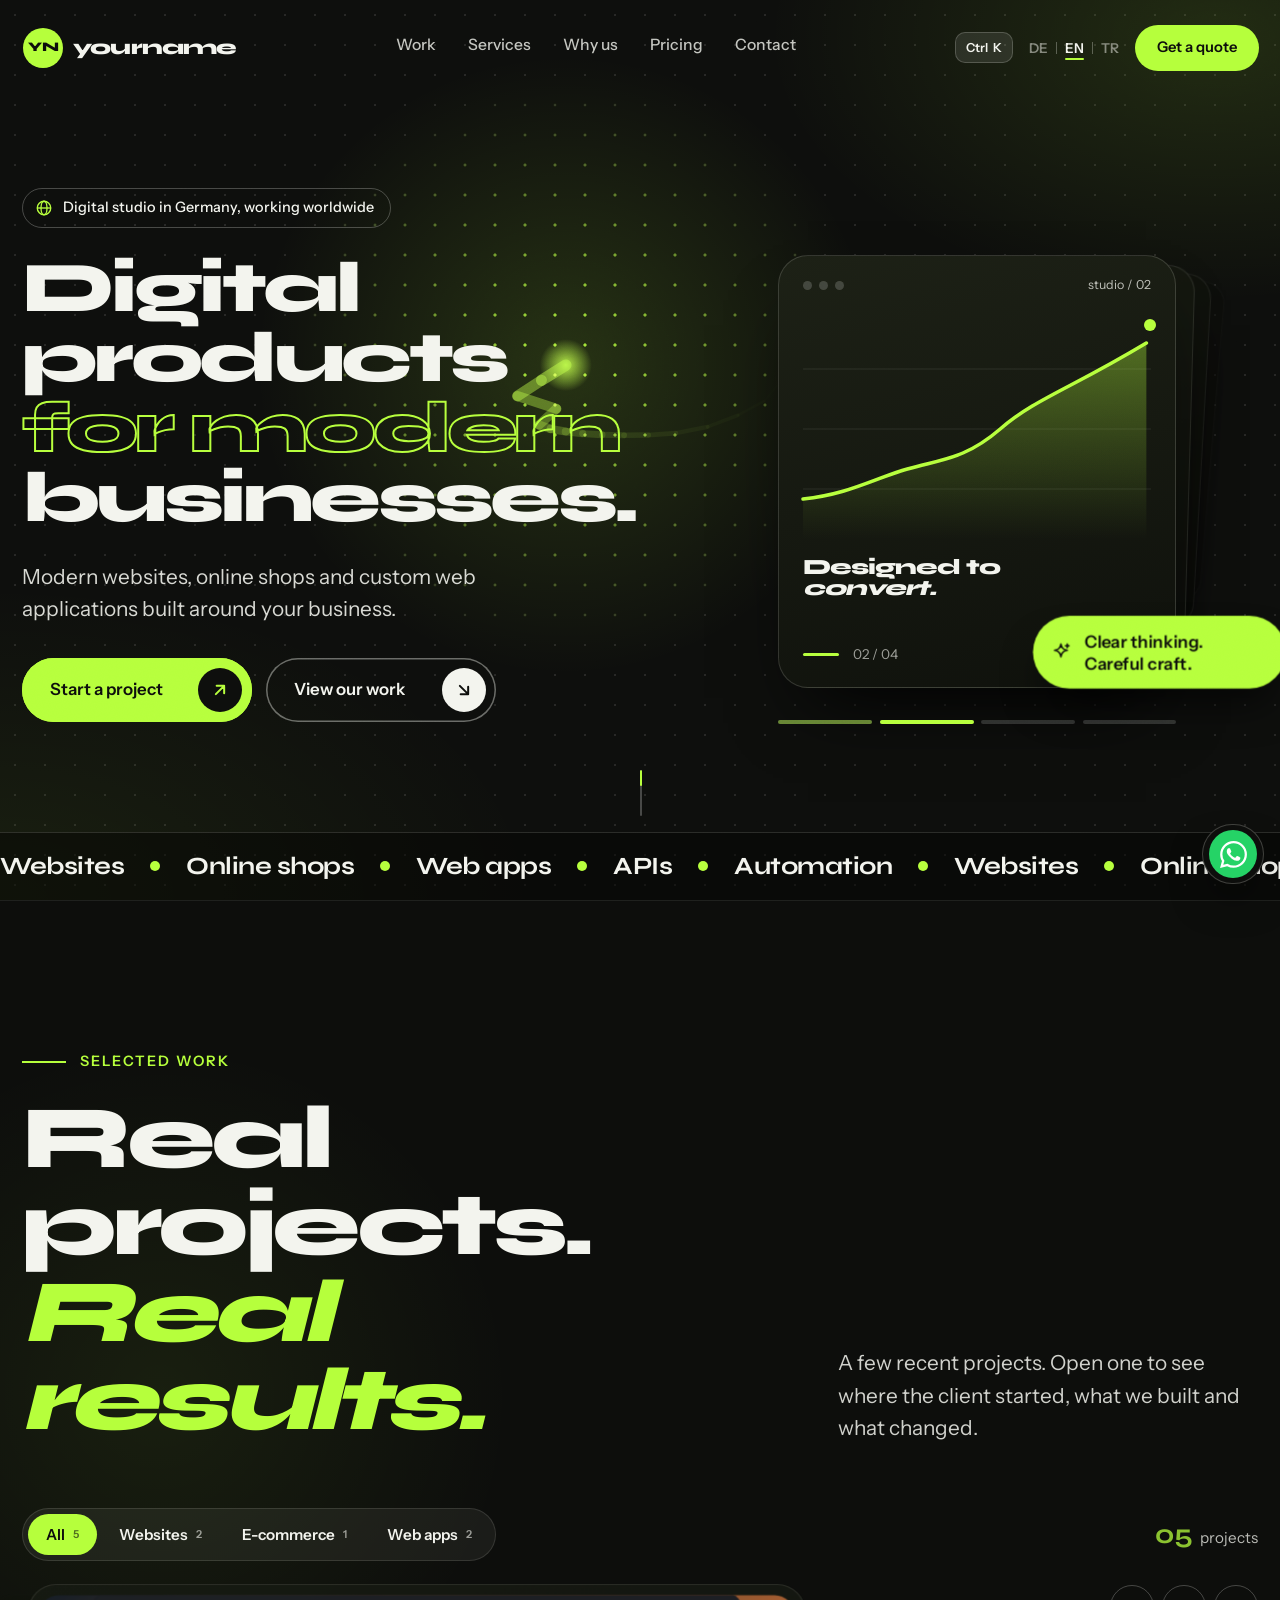
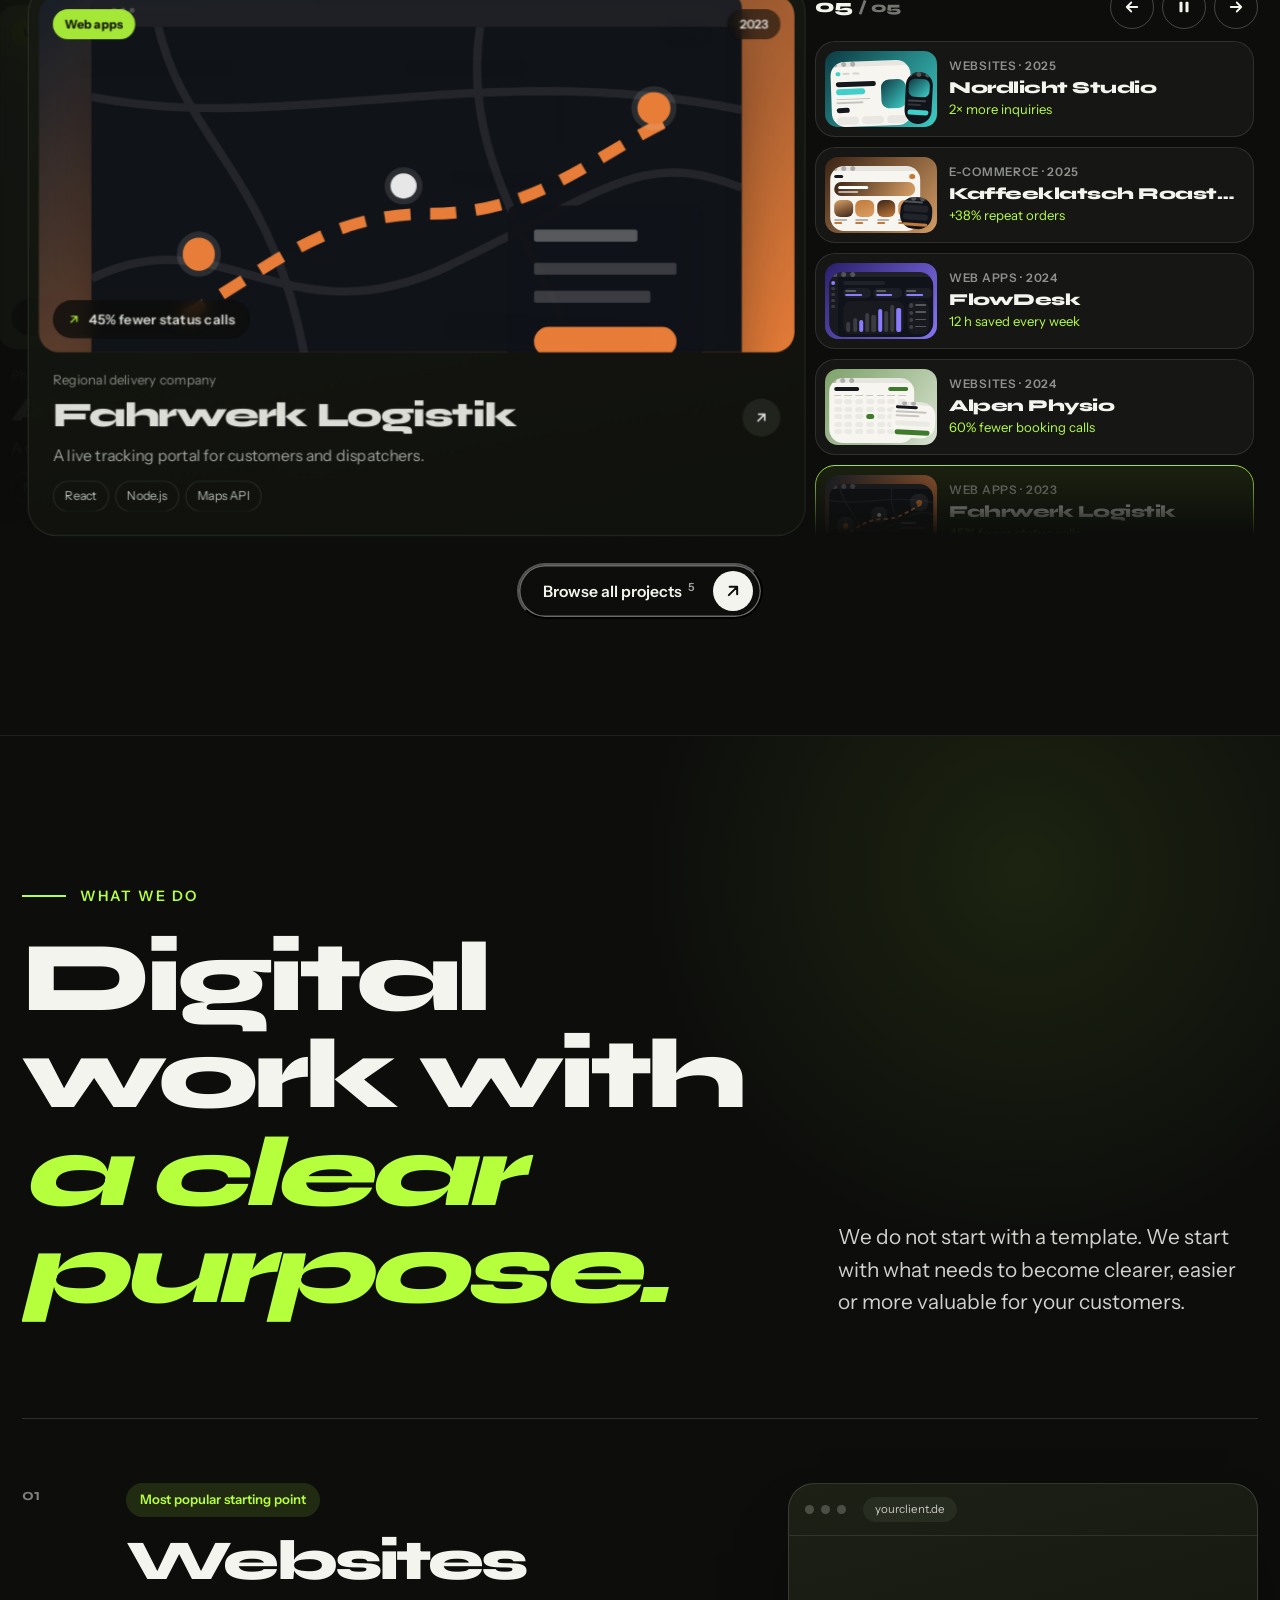
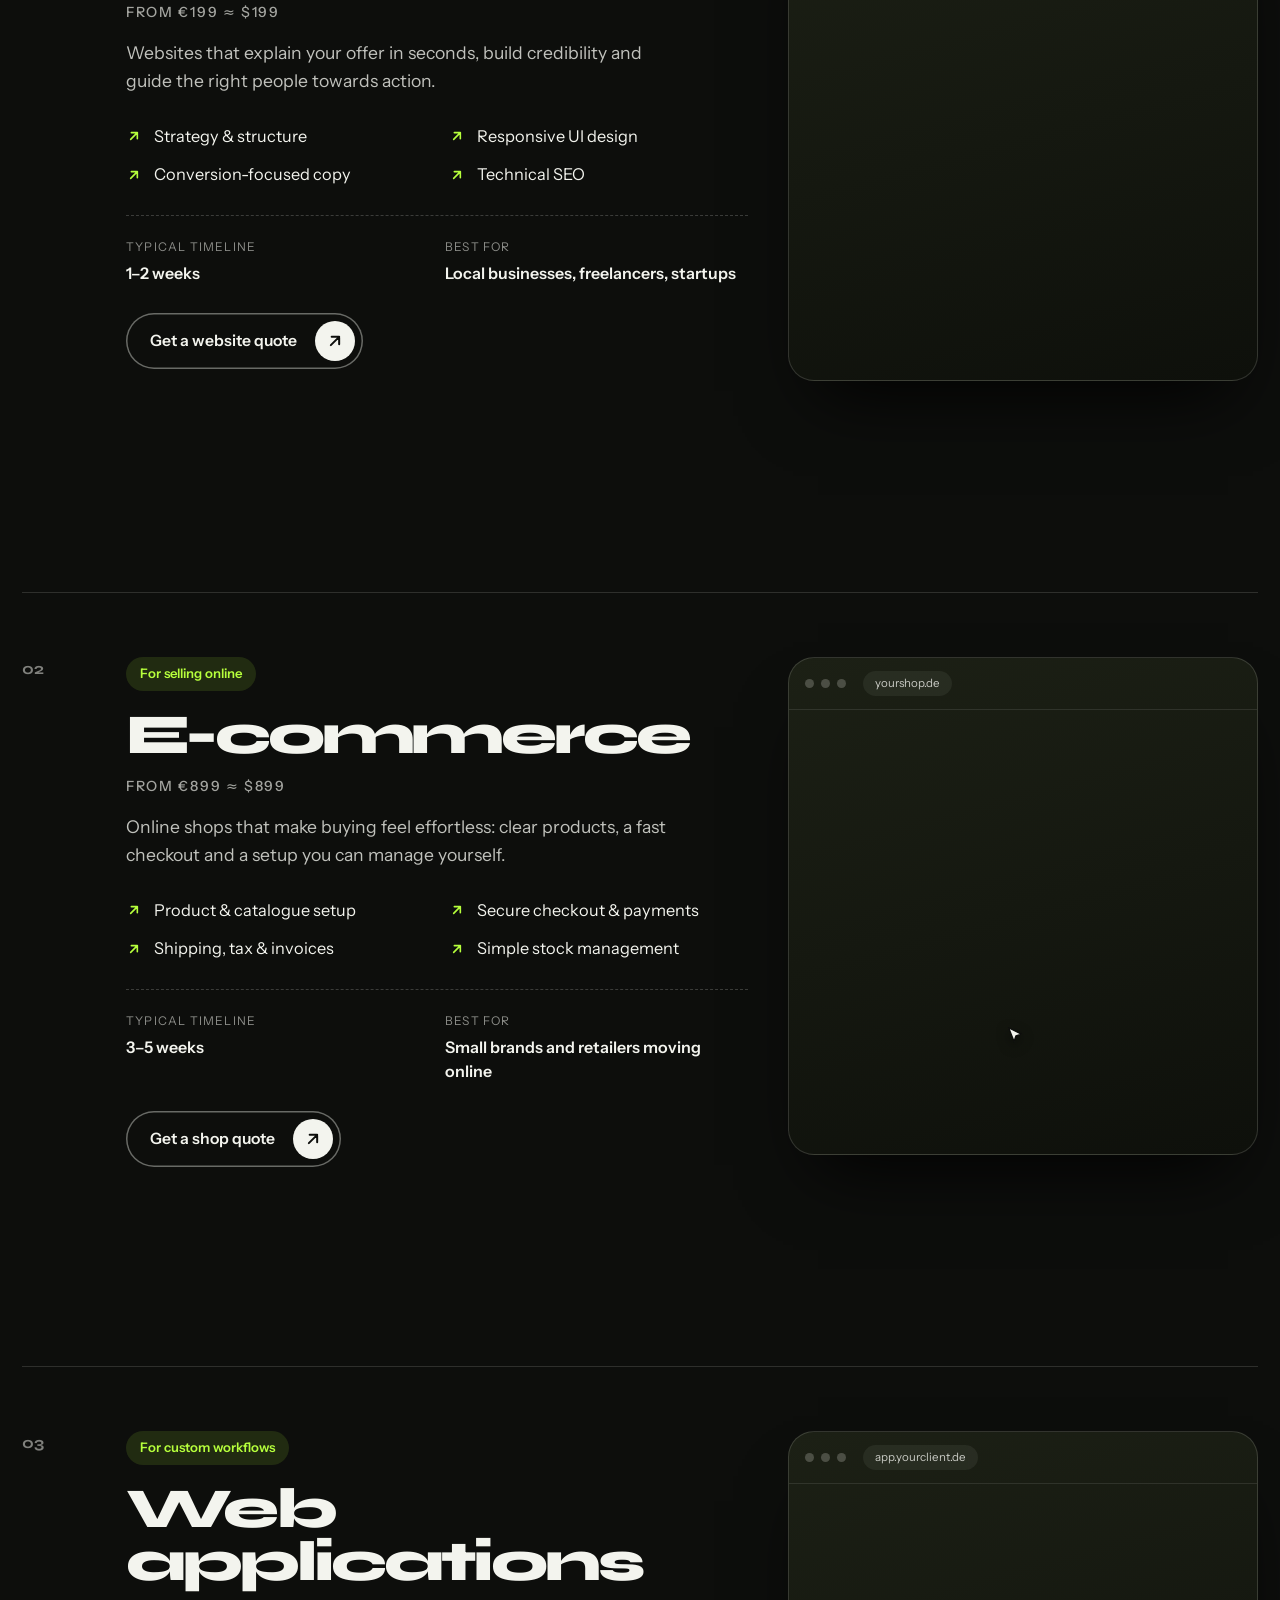
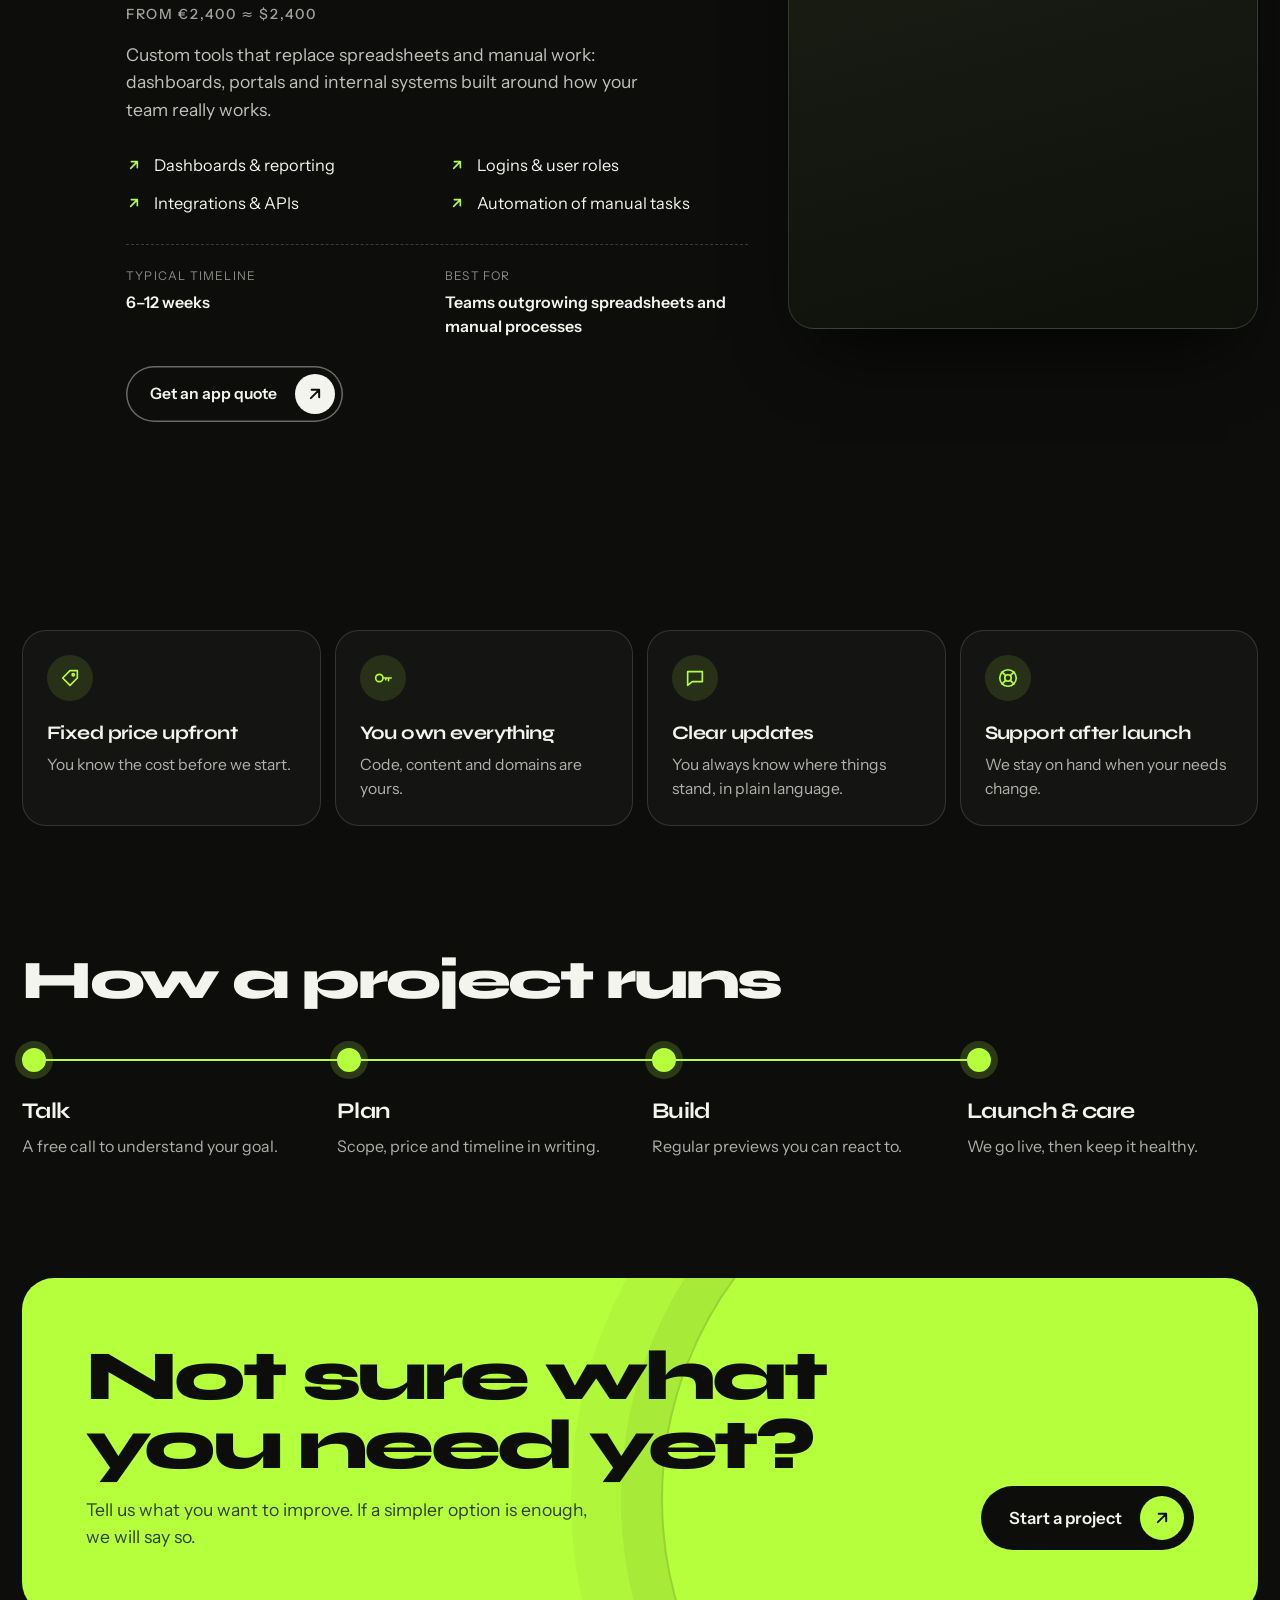
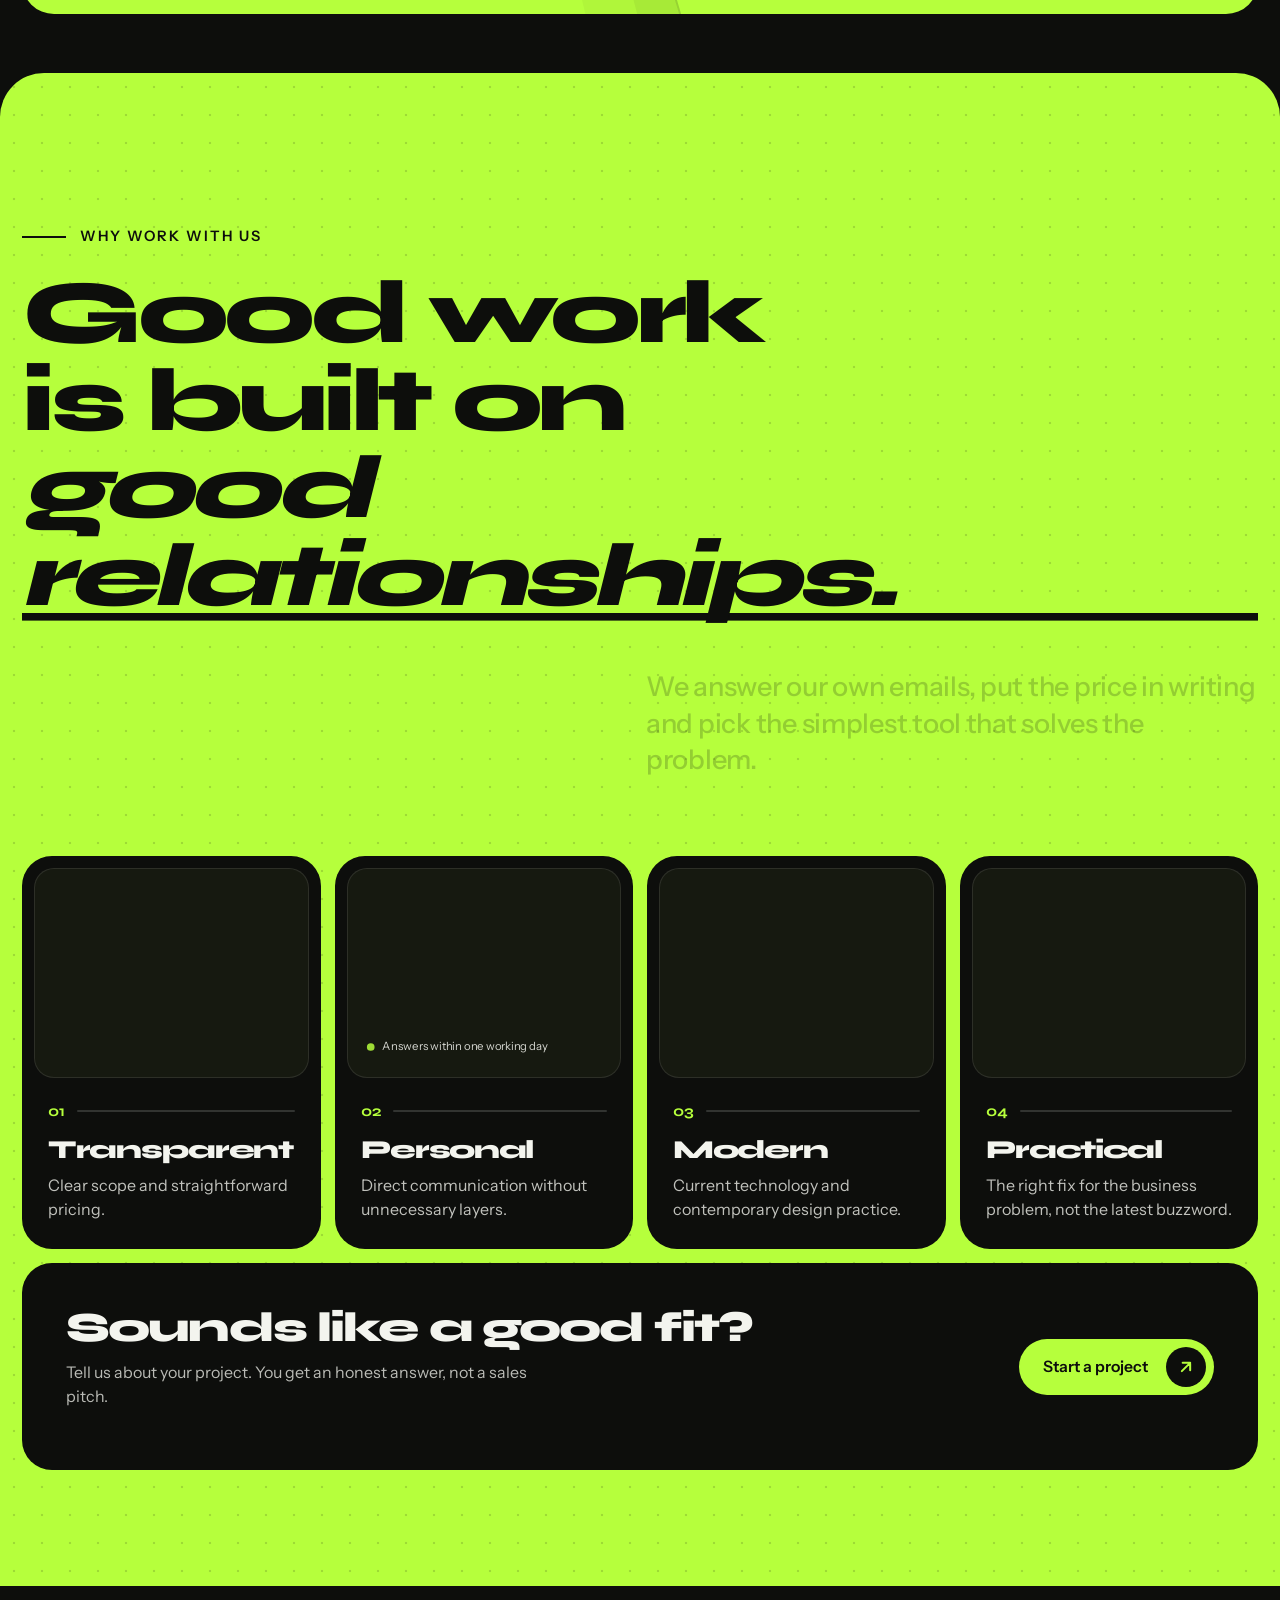
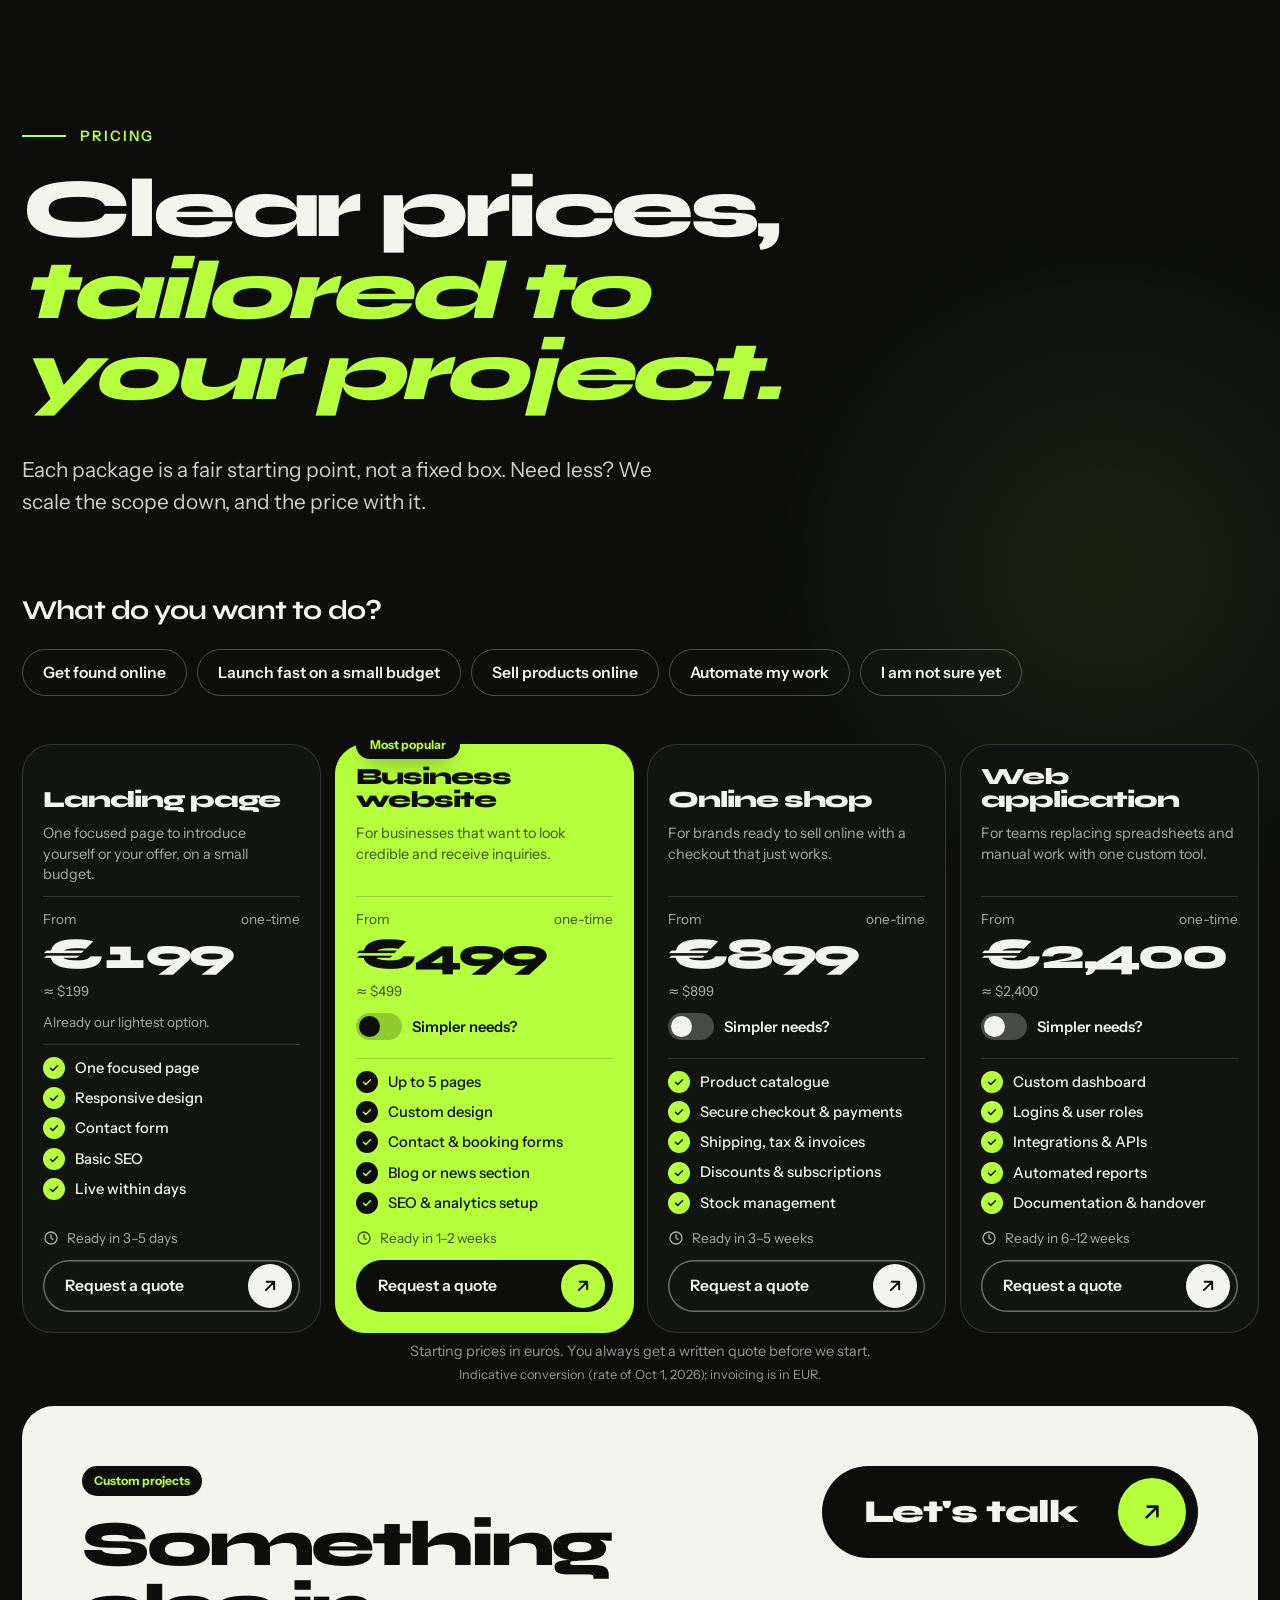
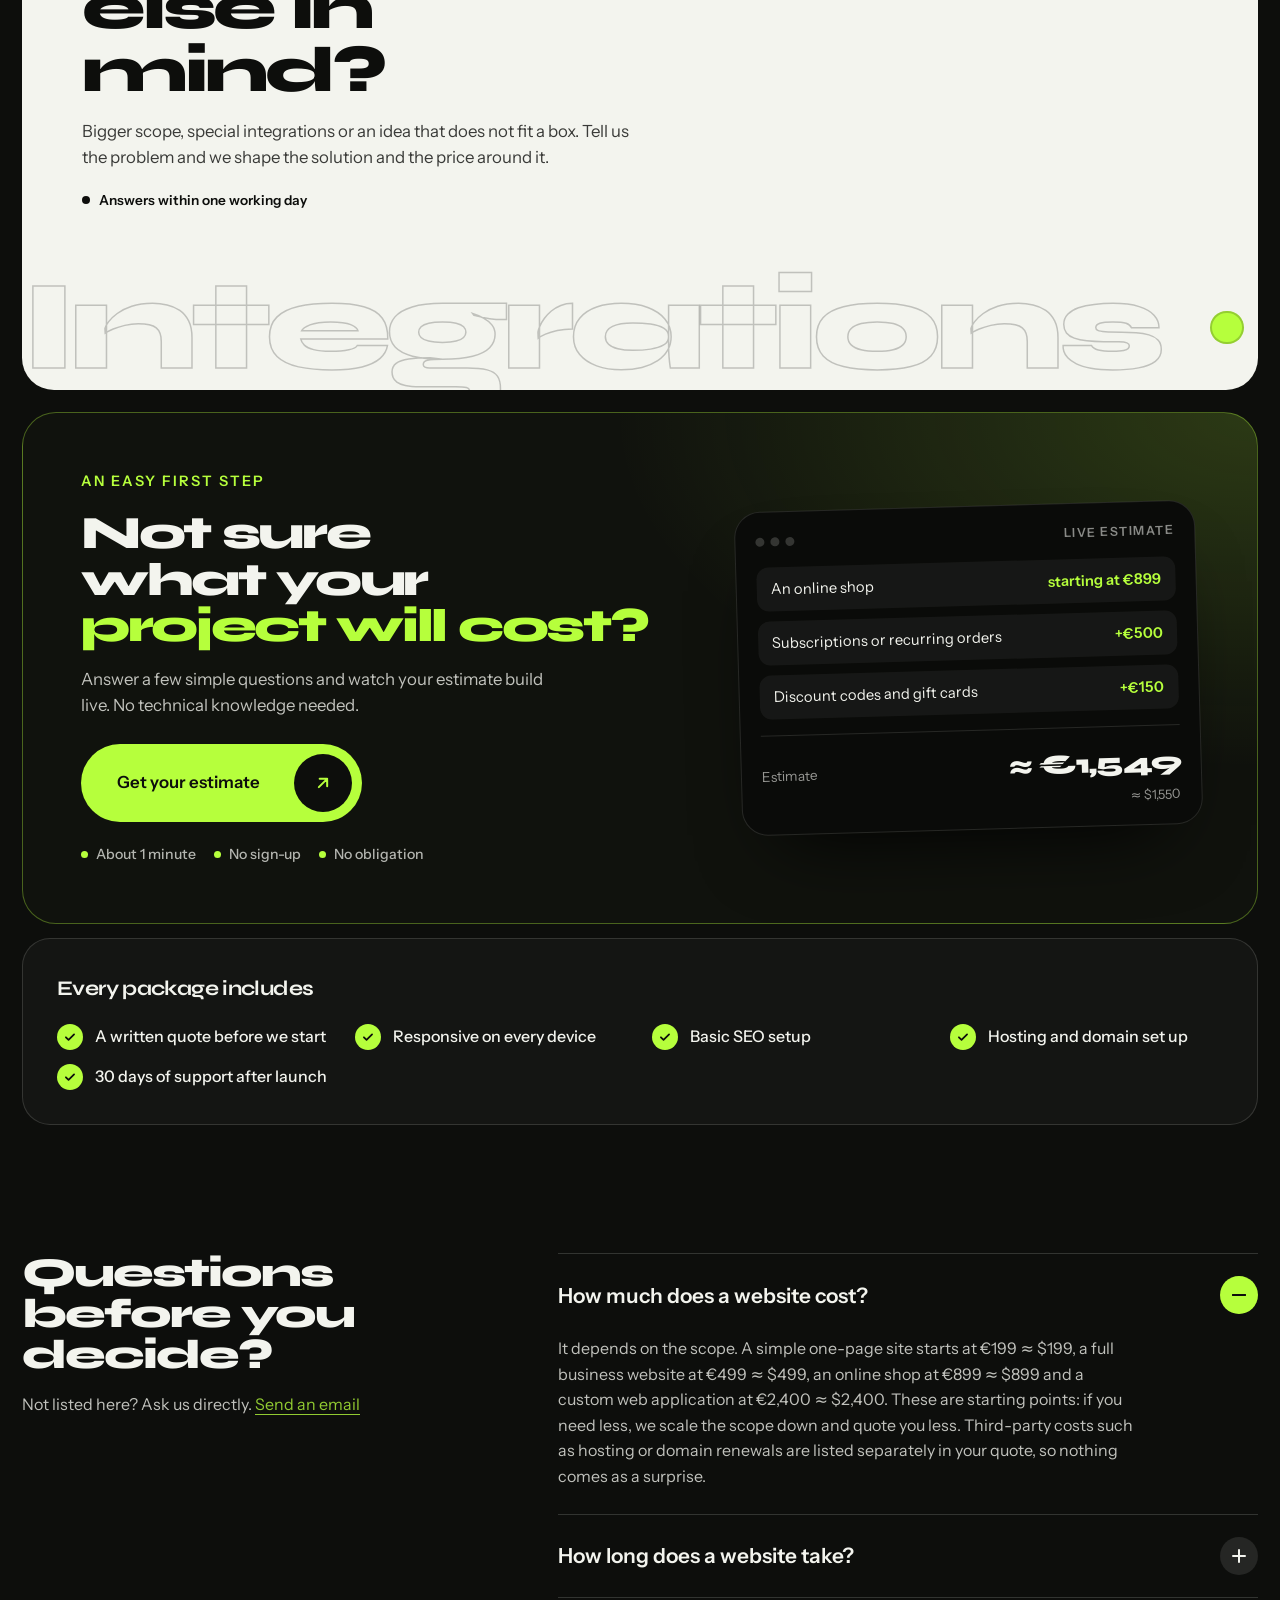
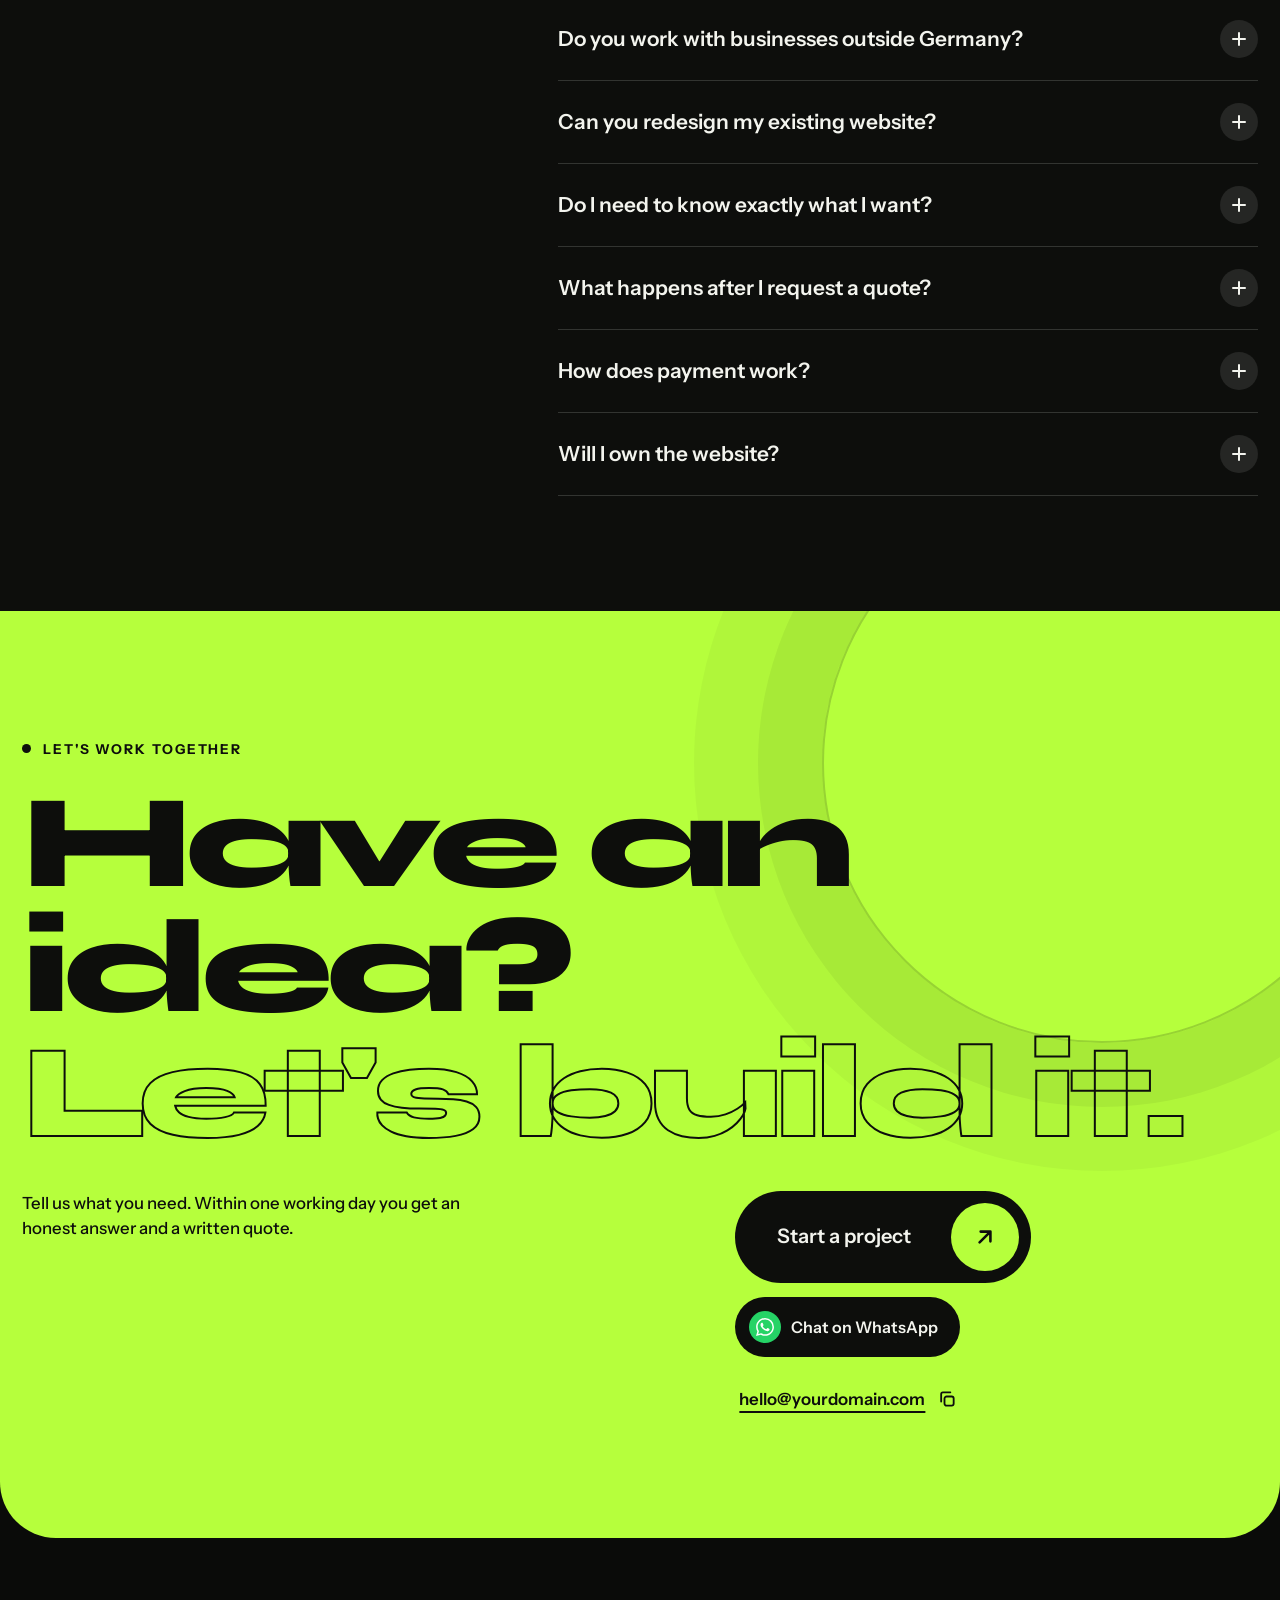
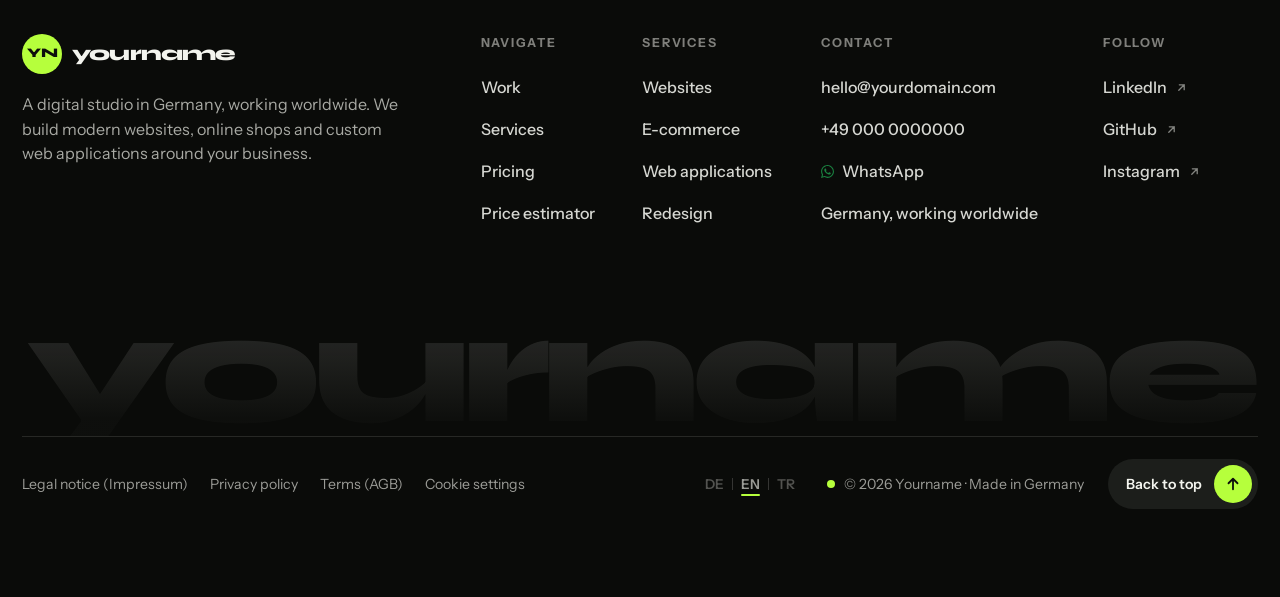
==== index.html @ c86363c1 "Baseline: site as it was before the SEO/i18n rework Co-Authored-By: Claude Opus 5.5 <noreply@anthrop" ====
<!doctype html>
<html lang="en">
  <head>
    <meta charset="UTF-8" />
    <meta
      name="viewport"
      content="width=device-width, initial-scale=1, viewport-fit=cover"
    />
    <meta name="theme-color" content="#0D0E0C" />
    <title>yourname – Digital studio for web &amp; apps</title>
    <meta
      name="description"
      content="Modern websites, online shops and custom web applications from a digital studio in Germany, working worldwide."
    />
    <script>
      /* Language pick, run before the first paint. Order: 1) a language the
         visitor chose by hand (saved), 2) the browser languages, matched by
         prefix (de-AT -> de, tr-TR -> tr), 3) English. No IP lookup, no
         third-party calls. js/app.js reads window.I18N. */
      (function () {
        var I = (window.I18N = {
          langs: ["de", "en", "tr"],
          key: "langPick",
          pick: function () {
            var s = null;
            try {
              s = localStorage.getItem(I.key);
            } catch (e) {}
            if (I.langs.indexOf(s) > -1) return s;
            var n = navigator.languages || [navigator.language || ""];
            for (var i = 0; i < n.length; i++) {
              var p = String(n[i] || "")
                .toLowerCase()
                .split("-")[0];
              if (I.langs.indexOf(p) > -1) return p;
            }
            return "en";
          },
        });
        var d = document.documentElement;
        I.lang = I.pick();
        d.lang = I.lang;
        /* the static HTML is English: hide translatable text until js/app.js
           has swapped it, so other languages never flash English */
        if (I.lang !== "en") {
          d.classList.add("i18n-wait");
          setTimeout(function () {
            d.classList.remove("i18n-wait");
          }, 3000);
        }
      })();
    </script>
    <link rel="preconnect" href="https://fonts.googleapis.com" />
    <link rel="preconnect" href="https://fonts.gstatic.com" crossorigin />
    <link
      href="https://fonts.googleapis.com/css2?family=Instrument+Sans:wght@400;500;600&family=Syne:wght@700;800&display=swap"
      rel="stylesheet"
    />
    <link rel="stylesheet" href="css/style.css" />
  </head>
  <body>
    <div class="pre" id="pre" aria-hidden="true">
      <div class="pre-num" id="preNum">0</div>
      <div class="pre-bar"><i></i></div>
      <div class="pre-row">
        <span>yourname</span><span>Digital studio</span>
      </div>
    </div>
    <script>
      try {
        if (sessionStorage.getItem("pre")) {
          document.getElementById("pre").remove();
        } else {
          document.documentElement.classList.add("pre-on");
        }
      } catch (e) {}
    </script>

    <header class="nav-wrap" id="navWrap">
      <nav class="nav" aria-label="Main" data-i18n-al="al_main">
        <div class="brand">
          <a href="#top" class="logo" aria-label="Home" data-i18n-al="al_home">
            <span class="logo-mark">YN</span
            ><span class="logo-text">yourname</span>
          </a>
        </div>

        <ul class="links" id="links">
          <li>
            <a href="#work"
              ><span class="roll" data-t="Work"
                ><span data-i18n="work">Work</span></span
              ></a
            >
          </li>
          <li>
            <a href="#services"
              ><span class="roll" data-t="Services"
                ><span data-i18n="services">Services</span></span
              ></a
            >
          </li>
          <li>
            <a href="#why"
              ><span class="roll" data-t="Why us"
                ><span data-i18n="why">Why us</span></span
              ></a
            >
          </li>
          <li>
            <a href="#pricing"
              ><span class="roll" data-t="Pricing"
                ><span data-i18n="pricing">Pricing</span></span
              ></a
            >
          </li>
          <li>
            <a href="#contact"
              ><span class="roll" data-t="Contact"
                ><span data-i18n="contact">Contact</span></span
              ></a
            >
          </li>
        </ul>

        <div class="right">
          <button
            class="kbd"
            id="kbd"
            type="button"
            aria-label="Open command menu"
            data-i18n-al="al_kbd"
          >
            <span id="kbdKey">Ctrl</span>K
          </button>
          <!-- Language switch (DE / EN / TR). Hidden only while LANG_LOCK is set in js/app.js. -->
          <div
            class="lang"
            role="group"
            aria-label="Language"
            data-i18n-al="lang_g"
          >
            <button
              type="button"
              data-set="de"
              lang="de"
              aria-label="Deutsch"
              aria-pressed="false"
            >
              DE</button
            ><i></i
            ><button
              type="button"
              data-set="en"
              lang="en"
              aria-label="English"
              aria-pressed="true"
            >
              EN</button
            ><i></i
            ><button
              type="button"
              data-set="tr"
              lang="tr"
              aria-label="Türkçe"
              aria-pressed="false"
            >
              TR
            </button>
          </div>
          <a class="cta cta-bar" href="#pricing" data-magnet>
            <span class="fill"></span
            ><span class="roll" data-t="Get a quote"
              ><span data-i18n="cta" data-i18n-m="cta_m"
                >Get a quote</span
              ></span
            >
          </a>
          <!-- Phones: language + menu share one capsule (utilities), the CTA stands alone -->
          <div class="ctl">
            <!-- current language, opens a small picker -->
            <div class="lang-m">
              <button
                class="lang-mb"
                id="langMB"
                type="button"
                aria-expanded="false"
                aria-controls="langPop"
                aria-label="Language: English"
              >
                <span id="langMT">EN</span>
              </button>
              <div
                class="lang-pop"
                id="langPop"
                role="group"
                aria-label="Language"
                data-i18n-al="lang_g"
                hidden
              >
                <button
                  type="button"
                  data-set="de"
                  lang="de"
                  aria-pressed="false"
                >
                  Deutsch</button
                ><button
                  type="button"
                  data-set="en"
                  lang="en"
                  aria-pressed="true"
                >
                  English</button
                ><button
                  type="button"
                  data-set="tr"
                  lang="tr"
                  aria-pressed="false"
                >
                  Türkçe
                </button>
              </div>
            </div>
            <button
              class="burger"
              id="burger"
              aria-label="Menu"
              data-i18n-al="al_menu"
              aria-expanded="false"
              aria-controls="menu"
            >
              <span></span><span></span>
            </button>
          </div>
        </div>
      </nav>

      <div class="menu" id="menu" inert>
        <nav aria-label="Mobile" data-i18n-al="al_mobile">
          <ul>
            <li>
              <a href="#work"
                ><span class="mask"
                  ><span style="--i: 0" data-i18n="work">Work</span></span
                ></a
              >
            </li>
            <li>
              <a href="#services"
                ><span class="mask"
                  ><span style="--i: 1" data-i18n="services"
                    >Services</span
                  ></span
                ></a
              >
            </li>
            <li>
              <a href="#why"
                ><span class="mask"
                  ><span style="--i: 2" data-i18n="why">Why us</span></span
                ></a
              >
            </li>
            <li>
              <a href="#pricing"
                ><span class="mask"
                  ><span style="--i: 3" data-i18n="pricing">Pricing</span></span
                ></a
              >
            </li>
            <li>
              <a href="#contact"
                ><span class="mask"
                  ><span style="--i: 4" data-i18n="contact">Contact</span></span
                ></a
              >
            </li>
          </ul>
        </nav>
        <div class="menu-foot">
          <a class="cta" href="#pricing"
            ><span class="fill"></span
            ><span class="roll" data-t="Get a quote"
              ><span data-i18n="cta">Get a quote</span></span
            ></a
          >
          <a
            class="menu-wa"
            id="menuWa"
            href="https://wa.me/"
            target="_blank"
            rel="noopener noreferrer"
            ><svg viewBox="0 0 24 24" fill="currentColor" aria-hidden="true">
              <path
                d="M17.472 14.382c-.297-.149-1.758-.867-2.03-.967-.273-.099-.471-.148-.67.15-.197.297-.767.966-.94 1.164-.173.199-.347.223-.644.075-.297-.15-1.255-.463-2.39-1.475-.883-.788-1.48-1.761-1.653-2.059-.173-.297-.018-.458.13-.606.134-.133.298-.347.446-.52.149-.174.198-.298.298-.497.099-.198.05-.371-.025-.52-.075-.149-.669-1.612-.916-2.207-.242-.579-.487-.5-.669-.51-.173-.008-.371-.01-.57-.01-.198 0-.52.074-.792.372-.272.297-1.04 1.016-1.04 2.479 0 1.462 1.065 2.875 1.213 3.074.149.198 2.096 3.2 5.077 4.487.709.306 1.262.489 1.694.625.712.227 1.36.195 1.871.118.571-.085 1.758-.719 2.006-1.413.248-.694.248-1.289.173-1.413-.074-.124-.272-.198-.57-.347m-5.421 7.403h-.004a9.87 9.87 0 01-5.031-1.378l-.361-.214-3.741.982.998-3.648-.235-.374a9.86 9.86 0 01-1.51-5.26c.001-5.45 4.436-9.884 9.888-9.884 2.64 0 5.122 1.03 6.988 2.898a9.825 9.825 0 012.893 6.994c-.003 5.45-4.437 9.884-9.885 9.884m8.413-18.297A11.815 11.815 0 0012.05 0C5.495 0 .16 5.335.157 11.892c0 2.096.547 4.142 1.588 5.945L.057 24l6.305-1.654a11.882 11.882 0 005.683 1.448h.005c6.554 0 11.89-5.335 11.893-11.893a11.821 11.821 0 00-3.48-8.413z"
              /></svg
            ><span id="menuWaT"></span
          ></a>
          <!-- Language switch (DE / EN / TR). Hidden only while LANG_LOCK is set in js/app.js. -->
          <div
            class="lang"
            role="group"
            aria-label="Language"
            data-i18n-al="lang_g"
          >
            <button
              type="button"
              data-set="de"
              lang="de"
              aria-label="Deutsch"
              aria-pressed="false"
            >
              DE</button
            ><i></i
            ><button
              type="button"
              data-set="en"
              lang="en"
              aria-label="English"
              aria-pressed="true"
            >
              EN</button
            ><i></i
            ><button
              type="button"
              data-set="tr"
              lang="tr"
              aria-label="Türkçe"
              aria-pressed="false"
            >
              TR
            </button>
          </div>
        </div>
      </div>
    </header>

    <a
      class="wa"
      id="wa"
      href="https://wa.me/"
      target="_blank"
      rel="noopener noreferrer"
      ><span class="wa-ic"
        ><svg viewBox="0 0 24 24" fill="currentColor" aria-hidden="true">
          <path
            d="M17.472 14.382c-.297-.149-1.758-.867-2.03-.967-.273-.099-.471-.148-.67.15-.197.297-.767.966-.94 1.164-.173.199-.347.223-.644.075-.297-.15-1.255-.463-2.39-1.475-.883-.788-1.48-1.761-1.653-2.059-.173-.297-.018-.458.13-.606.134-.133.298-.347.446-.52.149-.174.198-.298.298-.497.099-.198.05-.371-.025-.52-.075-.149-.669-1.612-.916-2.207-.242-.579-.487-.5-.669-.51-.173-.008-.371-.01-.57-.01-.198 0-.52.074-.792.372-.272.297-1.04 1.016-1.04 2.479 0 1.462 1.065 2.875 1.213 3.074.149.198 2.096 3.2 5.077 4.487.709.306 1.262.489 1.694.625.712.227 1.36.195 1.871.118.571-.085 1.758-.719 2.006-1.413.248-.694.248-1.289.173-1.413-.074-.124-.272-.198-.57-.347m-5.421 7.403h-.004a9.87 9.87 0 01-5.031-1.378l-.361-.214-3.741.982.998-3.648-.235-.374a9.86 9.86 0 01-1.51-5.26c.001-5.45 4.436-9.884 9.888-9.884 2.64 0 5.122 1.03 6.988 2.898a9.825 9.825 0 012.893 6.994c-.003 5.45-4.437 9.884-9.885 9.884m8.413-18.297A11.815 11.815 0 0012.05 0C5.495 0 .16 5.335.157 11.892c0 2.096.547 4.142 1.588 5.945L.057 24l6.305-1.654a11.882 11.882 0 005.683 1.448h.005c6.554 0 11.89-5.335 11.893-11.893a11.821 11.821 0 00-3.48-8.413z"
          /></svg></span
      ><span class="wa-t" id="waT"></span
    ></a>

    <div class="cmd" id="cmd" aria-hidden="true" inert>
      <div
        class="cmd-box"
        role="dialog"
        aria-modal="true"
        aria-label="Command menu"
        data-i18n-al="al_cmd"
      >
        <input
          id="cmdIn"
          type="text"
          autocomplete="off"
          spellcheck="false"
          role="combobox"
          aria-expanded="true"
          aria-controls="cmdList"
        />
        <ul class="cmd-list" id="cmdList" role="listbox"></ul>
      </div>
    </div>

    <div
      class="cs"
      id="cs"
      role="dialog"
      aria-modal="true"
      aria-hidden="true"
      inert
    >
      <div class="cs-bar">
        <button
          class="cs-x"
          id="csX"
          type="button"
          aria-label="Close"
          data-i18n-al="al_close"
        >
          <svg
            viewBox="0 0 24 24"
            width="22"
            height="22"
            fill="none"
            stroke="currentColor"
            stroke-width="2.4"
            stroke-linecap="round"
          >
            <path d="M6 6l12 12M18 6L6 18" />
          </svg>
        </button>
        <div class="cs-nav">
          <button
            id="csPrev"
            type="button"
            aria-label="Previous"
            data-i18n-al="al_prev"
          >
            <svg
              viewBox="0 0 24 24"
              width="18"
              height="18"
              fill="none"
              stroke="currentColor"
              stroke-width="2.4"
              stroke-linecap="round"
              stroke-linejoin="round"
            >
              <path d="M15 5l-7 7 7 7" />
            </svg>
          </button>
          <span id="csIdx">01 / 05</span>
          <button
            id="csNext"
            type="button"
            aria-label="Next"
            data-i18n-al="al_next"
          >
            <svg
              viewBox="0 0 24 24"
              width="18"
              height="18"
              fill="none"
              stroke="currentColor"
              stroke-width="2.4"
              stroke-linecap="round"
              stroke-linejoin="round"
            >
              <path d="M9 5l7 7-7 7" />
            </svg>
          </button>
        </div>
      </div>
      <div class="cs-scroll" id="csScroll">
        <div class="cs-cover" id="csCover"></div>
        <div class="cs-wrap" id="csBody"></div>
      </div>
    </div>

    <main id="top">
      <section class="hero" id="hero">
        <div class="hero-bg" aria-hidden="true"></div>
        <canvas class="trail" id="trail" aria-hidden="true"></canvas>
        <div class="hero-grid wrap">
          <div class="hero-copy">
            <p class="eb">
              <svg
                viewBox="0 0 24 24"
                width="18"
                height="18"
                fill="none"
                stroke="currentColor"
                stroke-width="1.8"
              >
                <circle cx="12" cy="12" r="9" />
                <ellipse class="mer" cx="12" cy="12" rx="4" ry="9" />
                <path d="M3 12h18" />
              </svg>
              <span data-i18n="eb"
                >Digital studio in Germany, working worldwide</span
              >
            </p>
            <h1>
              <span class="ln"
                ><span class="ln-in" style="--i: 0" data-i18n="l1"
                  >Digital</span
                ></span
              >
              <span class="ln"
                ><span class="ln-in" style="--i: 1" data-i18n="l2"
                  >products</span
                ></span
              >
              <span class="ln"
                ><span class="ln-in ln-o" style="--i: 2" data-i18n="l3"
                  >for modern</span
                ></span
              >
              <span class="ln"
                ><span class="ln-in" style="--i: 3"
                  ><span class="rot" id="rot"></span></span
              ></span>
            </h1>
            <p class="sub" data-i18n="sub">
              Modern websites, online shops and custom web applications built
              around your business.
            </p>
            <div class="btns">
              <span class="pw">
                <a class="cta btn btn-p" href="#pricing" data-magnet>
                  <span class="fill"></span>
                  <span class="roll" data-t="Start a project"
                    ><span data-i18n="b1">Start a project</span></span
                  >
                  <span class="ico">
                    <svg
                      viewBox="0 0 24 24"
                      fill="none"
                      stroke="currentColor"
                      stroke-width="2.4"
                      stroke-linecap="round"
                      stroke-linejoin="round"
                    >
                      <path d="M7 17 17 7M8 7h9v9" />
                    </svg>
                    <svg
                      viewBox="0 0 24 24"
                      fill="none"
                      stroke="currentColor"
                      stroke-width="2.4"
                      stroke-linecap="round"
                      stroke-linejoin="round"
                    >
                      <path d="M7 17 17 7M8 7h9v9" />
                    </svg>
                  </span>
                </a>
              </span>
              <a class="cta btn btn-g" href="#work" data-magnet>
                <span class="fill"></span>
                <span class="roll" data-t="View our work"
                  ><span data-i18n="b2">View our work</span></span
                >
                <span class="ico">
                  <svg
                    viewBox="0 0 24 24"
                    fill="none"
                    stroke="currentColor"
                    stroke-width="2.4"
                    stroke-linecap="round"
                    stroke-linejoin="round"
                  >
                    <path d="M7 7l10 10M17 8v9H8" />
                  </svg>
                  <svg
                    viewBox="0 0 24 24"
                    fill="none"
                    stroke="currentColor"
                    stroke-width="2.4"
                    stroke-linecap="round"
                    stroke-linejoin="round"
                  >
                    <path d="M7 7l10 10M17 8v9H8" />
                  </svg>
                </span>
              </a>
            </div>
          </div>

          <div
            class="stage"
            id="stage"
            role="group"
            aria-roledescription="carousel"
            aria-label="Studio highlights"
            data-i18n-al="al_hero"
          >
            <div class="float">
              <div class="tilt" id="tilt">
                <div class="deck" id="deck">
                  <article class="card">
                    <header class="card-top">
                      <i></i><i></i><i></i><span>studio / 01</span>
                    </header>
                    <div class="viz" id="viz1">
                      <div class="mock">
                        <div class="m-nav">
                          <b></b><s></s><s></s><s></s><u></u>
                        </div>
                        <div class="m-h"><em></em><em></em></div>
                        <div class="m-p"></div>
                        <div class="m-hero"></div>
                        <div class="m-cards"><a></a><a></a><a></a></div>
                        <div class="toast" data-i18n="m2">Live in 0.4 s</div>
                        <div class="m-btn" data-i18n="m1">Go live</div>
                        <svg class="m-cursor" viewBox="0 0 24 24">
                          <path
                            d="M5 3l14 7-6 2-2 6z"
                            fill="#F3F4EE"
                            stroke="#0D0E0C"
                            stroke-width="1.5"
                            stroke-linejoin="round"
                          />
                        </svg>
                      </div>
                    </div>
                    <h3 class="card-t">
                      <span data-i18n="c1a">Built for</span
                      ><em data-i18n="c1b">business.</em>
                    </h3>
                    <footer class="card-f"><b></b><span>01 / 04</span></footer>
                  </article>

                  <article class="card">
                    <header class="card-top">
                      <i></i><i></i><i></i><span>studio / 02</span>
                    </header>
                    <div class="viz chart">
                      <svg viewBox="0 0 300 230" preserveAspectRatio="none">
                        <defs>
                          <linearGradient id="ga" x1="0" y1="0" x2="0" y2="1">
                            <stop
                              offset="0"
                              stop-color="#B6FF3C"
                              stop-opacity=".35"
                            />
                            <stop
                              offset="1"
                              stop-color="#B6FF3C"
                              stop-opacity="0"
                            />
                          </linearGradient>
                        </defs>
                        <path
                          class="gp"
                          d="M0 60H300M0 120H300M0 180H300"
                          fill="none"
                          stroke-width="1"
                        />
                        <path
                          class="area"
                          d="M0 190C40 185 60 170 90 160S140 150 170 120S230 80 296 34V230H0Z"
                        />
                        <path
                          class="ln-draw"
                          d="M0 190C40 185 60 170 90 160S140 150 170 120S230 80 296 34"
                        />
                      </svg>
                      <span class="end"></span>
                      <span class="pop pop-a" data-i18n="o1">New order</span>
                      <span class="pop pop-b" data-i18n="o2">Checkout</span>
                    </div>
                    <h3 class="card-t">
                      <span data-i18n="c2a">Designed to</span
                      ><em data-i18n="c2b">convert.</em>
                    </h3>
                    <footer class="card-f"><b></b><span>02 / 04</span></footer>
                  </article>

                  <article class="card">
                    <header class="card-top">
                      <i></i><i></i><i></i><span>studio / 03</span>
                    </header>
                    <div class="viz viz3">
                      <div class="gauge">
                        <svg viewBox="0 0 150 150">
                          <circle class="g-bg" cx="75" cy="75" r="64" />
                          <circle class="g-fg" cx="75" cy="75" r="64" />
                        </svg>
                        <span class="g-num" id="cnt">0</span>
                      </div>
                      <div class="rows">
                        <div class="row">
                          <span data-i18n="v1">Performance</span>
                          <div><i style="--k: 0"></i></div>
                        </div>
                        <div class="row">
                          <span data-i18n="v2">Accessibility</span>
                          <div><i style="--k: 1"></i></div>
                        </div>
                        <div class="row">
                          <span data-i18n="v3">SEO</span>
                          <div><i style="--k: 2"></i></div>
                        </div>
                      </div>
                    </div>
                    <h3 class="card-t">
                      <span data-i18n="c3a">Fast by</span
                      ><em data-i18n="c3b">default.</em>
                    </h3>
                    <footer class="card-f"><b></b><span>03 / 04</span></footer>
                  </article>

                  <article class="card">
                    <header class="card-top">
                      <i></i><i></i><i></i><span>studio / 04</span>
                    </header>
                    <div class="viz bars">
                      <i style="--h: 22%; --k: 0"></i
                      ><i style="--h: 34%; --k: 1"></i
                      ><i style="--h: 30%; --k: 2"></i
                      ><i style="--h: 52%; --k: 3"></i
                      ><i style="--h: 64%; --k: 4"></i
                      ><i style="--h: 80%; --k: 5"></i
                      ><i style="--h: 100%; --k: 6"></i>
                    </div>
                    <h3 class="card-t">
                      <span data-i18n="c4a">Ready to</span
                      ><em data-i18n="c4b">scale.</em>
                    </h3>
                    <footer class="card-f"><b></b><span>04 / 04</span></footer>
                  </article>
                </div>
                <div class="chip">
                  <svg
                    viewBox="0 0 24 24"
                    width="26"
                    height="26"
                    fill="none"
                    stroke="currentColor"
                    stroke-width="1.8"
                    stroke-linejoin="round"
                    stroke-linecap="round"
                  >
                    <path
                      d="M12 3c.6 4.6 2.4 6.4 7 7-4.6.6-6.4 2.4-7 7-.6-4.6-2.4-6.4-7-7 4.6-.6 6.4-2.4 7-7Z"
                    />
                    <path d="M19 3v4M17 5h4" />
                  </svg>
                  <span data-i18n="chip">Clear thinking. Careful craft.</span>
                </div>
              </div>
            </div>
            <div class="dots" id="dots">
              <button aria-label="Slide 1" data-i18n-al="al_slide" data-n="1">
                <i></i></button
              ><button aria-label="Slide 2" data-i18n-al="al_slide" data-n="2">
                <i></i></button
              ><button aria-label="Slide 3" data-i18n-al="al_slide" data-n="3">
                <i></i></button
              ><button aria-label="Slide 4" data-i18n-al="al_slide" data-n="4">
                <i></i>
              </button>
            </div>
          </div>
        </div>

        <div class="scrollcue" aria-hidden="true"><i></i></div>
        <div class="ticker" aria-hidden="true">
          <div class="ticker-track">
            <span data-i18n="t1">Websites</span
            ><span data-i18n="t2">Online shops</span
            ><span data-i18n="t3">Web apps</span><span data-i18n="t4">APIs</span
            ><span data-i18n="t5">Automation</span>
            <span data-i18n="t1">Websites</span
            ><span data-i18n="t2">Online shops</span
            ><span data-i18n="t3">Web apps</span><span data-i18n="t4">APIs</span
            ><span data-i18n="t5">Automation</span>
          </div>
        </div>
      </section>
      <section id="work" class="wk">
        <div class="wrap">
          <header class="svc-head">
            <div>
              <p class="svc-eb">
                <i></i><span data-i18n="wk_eb">Selected work</span>
              </p>
              <h2 class="svc-h">
                <span class="mk" style="--d: 0"
                  ><span data-i18n="wk_h1">Proof that it</span></span
                ><span class="mk" style="--d: 1"
                  ><em data-i18n="wk_h2">works.</em></span
                >
              </h2>
            </div>
            <p class="svc-lead" data-i18n="wk_lead">
              A selection of recent projects. Open any of them to see the
              challenge, what we built and what changed for the client.
            </p>
          </header>
          <div class="wk-bar">
            <div
              class="wk-f"
              id="wkF"
              role="group"
              aria-label="Filter"
              data-i18n-al="al_filter"
            ></div>
            <p class="wk-count">
              <b id="wkN">05</b> <span data-i18n="wk_cnt">projects</span>
            </p>
          </div>
          <div
            class="wk-show"
            id="wkShow"
            role="region"
            aria-roledescription="carousel"
            aria-label="Projects"
            data-i18n-al="al_projects"
          >
            <div class="wk-stage" id="wkStage" aria-live="off"></div>
            <div class="wk-side">
              <div class="wk-ctl">
                <span class="wk-idx" id="wkIdx"></span>
                <div class="wk-btns">
                  <button
                    type="button"
                    id="wkPrev"
                    aria-label="Previous project"
                  >
                    <svg
                      viewBox="0 0 24 24"
                      fill="none"
                      stroke="currentColor"
                      stroke-width="2.4"
                      stroke-linecap="round"
                      stroke-linejoin="round"
                    >
                      <path d="M19 12H5M11 6l-6 6 6 6" />
                    </svg>
                  </button>
                  <button
                    type="button"
                    id="wkPP"
                    class="pp"
                    aria-pressed="false"
                    aria-label="Pause"
                  >
                    <svg class="ps" viewBox="0 0 24 24" fill="currentColor">
                      <rect x="6" y="5" width="4" height="14" rx="1.2" />
                      <rect x="14" y="5" width="4" height="14" rx="1.2" /></svg
                    ><svg class="pl" viewBox="0 0 24 24" fill="currentColor">
                      <path
                        d="M8 5.5v13a1 1 0 0 0 1.5.86l10.5-6.5a1 1 0 0 0 0-1.72L9.5 4.64A1 1 0 0 0 8 5.5z"
                      />
                    </svg>
                  </button>
                  <button type="button" id="wkNext" aria-label="Next project">
                    <svg
                      viewBox="0 0 24 24"
                      fill="none"
                      stroke="currentColor"
                      stroke-width="2.4"
                      stroke-linecap="round"
                      stroke-linejoin="round"
                    >
                      <path d="M5 12h14M13 6l6 6-6 6" />
                    </svg>
                  </button>
                </div>
              </div>
              <ol class="wk-rail" id="wkRail"></ol>
            </div>
          </div>
          <div class="wk-allbar">
            <button
              type="button"
              class="cta btn btn-g btn-s"
              id="wkAllBtn"
              aria-expanded="false"
              aria-controls="wkAll"
            >
              <span class="fill"></span
              ><span class="roll" id="wkAllR" data-t=""
                ><span id="wkAllT"></span></span
              ><span class="ico"
                ><svg
                  viewBox="0 0 24 24"
                  fill="none"
                  stroke="currentColor"
                  stroke-width="2.4"
                  stroke-linecap="round"
                  stroke-linejoin="round"
                >
                  <path d="M7 17 17 7M8 7h9v9" /></svg
                ><svg
                  viewBox="0 0 24 24"
                  fill="none"
                  stroke="currentColor"
                  stroke-width="2.4"
                  stroke-linecap="round"
                  stroke-linejoin="round"
                >
                  <path d="M7 17 17 7M8 7h9v9" /></svg
              ></span>
            </button>
          </div>
          <div class="wk-all" id="wkAll" inert>
            <div class="wk-all-in">
              <div class="wk-grid" id="wkGrid"></div>
              <div class="wk-more" id="wkMore" hidden>
                <button
                  type="button"
                  class="cta btn btn-g btn-s"
                  id="wkMoreBtn"
                >
                  <span class="fill"></span
                  ><span class="roll" data-t="Show more projects"
                    ><span data-i18n="wk_more">Show more projects</span></span
                  ><span class="ico"
                    ><svg
                      viewBox="0 0 24 24"
                      fill="none"
                      stroke="currentColor"
                      stroke-width="2.4"
                      stroke-linecap="round"
                      stroke-linejoin="round"
                    >
                      <path d="M7 17 17 7M8 7h9v9" /></svg
                    ><svg
                      viewBox="0 0 24 24"
                      fill="none"
                      stroke="currentColor"
                      stroke-width="2.4"
                      stroke-linecap="round"
                      stroke-linejoin="round"
                    >
                      <path d="M7 17 17 7M8 7h9v9" /></svg
                  ></span>
                </button>
              </div>
            </div>
          </div>
        </div>
      </section>
      <div class="wk-cur" id="wkCur" aria-hidden="true">
        <span class="v" data-i18n="wk_view">View</span
        ><span class="g" data-i18n="wk_go">Start</span>
      </div>
      <section id="services" class="svc-sec">
        <svg width="0" height="0" style="position: absolute" aria-hidden="true">
          <symbol id="ar" viewBox="0 0 24 24">
            <path
              d="M7 17 17 7M8 7h9v9"
              fill="none"
              stroke="currentColor"
              stroke-width="2.4"
              stroke-linecap="round"
              stroke-linejoin="round"
            />
          </symbol>
        </svg>
        <div class="wrap">
          <header class="svc-head">
            <div>
              <p class="svc-eb">
                <i></i><span data-i18n="wa">What we do</span>
              </p>
              <h2 class="svc-h">
                <span class="mk" style="--d: 0"
                  ><span data-i18n="wb">Digital work with a</span></span
                ><span class="mk" style="--d: 1"
                  ><em data-i18n="wc">business reason.</em></span
                >
              </h2>
            </div>
            <p class="svc-lead" data-i18n="wd">
              We do not start with a template. We start with what needs to
              become clearer, easier or more valuable for your customers.
            </p>
          </header>

          <div class="svc-list">
            <article class="svc">
              <div class="svc-num">01</div>
              <div class="svc-main">
                <span class="svc-tag" data-i18n="tg1"></span>
                <h3 class="svc-t">
                  <span class="mk"><span data-i18n="sv1"></span></span>
                </h3>
                <p class="svc-from" data-from="landing"></p>
                <p class="svc-d" data-i18n="sd1"></p>
              </div>
              <div class="svc-viz">
                <div class="vwrap" data-viz="web">
                  <div class="vwin">
                    <div class="vbar">
                      <i></i><i></i><i></i><span>yourclient.de</span>
                    </div>
                    <div class="vbody">
                      <div class="w-nav pi" style="--n: 1">
                        <b></b><s></s><s></s><s></s><u></u>
                      </div>
                      <div class="w-hero">
                        <div class="w-txt pi" style="--n: 2">
                          <em></em><em></em>
                          <p></p>
                          <p class="sh"></p>
                          <a></a>
                        </div>
                        <div class="w-img pc" style="--n: 3"></div>
                      </div>
                      <div class="w-feat">
                        <div class="pi" style="--n: 4">
                          <b></b><s></s><s class="sh"></s>
                        </div>
                        <div class="pi" style="--n: 4; transition-delay: 0.1s">
                          <b></b><s></s><s class="sh"></s>
                        </div>
                        <div class="pi" style="--n: 4; transition-delay: 0.2s">
                          <b></b><s></s><s class="sh"></s>
                        </div>
                      </div>
                      <div class="w-quote pi" style="--n: 5">
                        <span>★★★★★</span><s></s><s class="sh"></s>
                      </div>
                    </div>
                  </div>
                  <div class="chip2 c-a pi" style="--n: 6">
                    <b>✓</b><span data-i18n="wv1">Loads in under 1 s</span>
                  </div>
                  <div
                    class="chip2 c-b pi"
                    style="--n: 6; transition-delay: 0.15s"
                  >
                    <b>✓</b><span data-i18n="wv2">SEO ready</span>
                  </div>
                  <div class="chip2 c-c pi" style="--n: 7">
                    <b>✓</b><span data-i18n="wv3">Mobile-first</span>
                  </div>
                  <div class="phone pi" style="--n: 7">
                    <i></i><s></s><s class="sh"></s><em></em>
                  </div>
                </div>
              </div>
              <div class="svc-more">
                <ul class="svc-ul">
                  <li style="--k: 0">
                    <svg><use href="#ar" /></svg><span data-i18n="sb1"></span>
                  </li>
                  <li style="--k: 1">
                    <svg><use href="#ar" /></svg><span data-i18n="sb2"></span>
                  </li>
                  <li style="--k: 2">
                    <svg><use href="#ar" /></svg><span data-i18n="sb3"></span>
                  </li>
                  <li style="--k: 3">
                    <svg><use href="#ar" /></svg><span data-i18n="sb4"></span>
                  </li>
                </ul>
                <dl class="svc-facts">
                  <div>
                    <dt data-i18n="fl1"></dt>
                    <dd data-i18n="tm1"></dd>
                  </div>
                  <div>
                    <dt data-i18n="fl2"></dt>
                    <dd data-i18n="fr1"></dd>
                  </div>
                </dl>
                <a class="cta btn btn-g btn-s" href="#pricing" data-magnet>
                  <span class="fill"></span
                  ><span class="roll" data-t="Get a website quote"
                    ><span data-i18n="q1">Get a website quote</span></span
                  >
                  <span class="ico"
                    ><svg
                      viewBox="0 0 24 24"
                      fill="none"
                      stroke="currentColor"
                      stroke-width="2.4"
                      stroke-linecap="round"
                      stroke-linejoin="round"
                    >
                      <path d="M7 17 17 7M8 7h9v9" /></svg
                    ><svg
                      viewBox="0 0 24 24"
                      fill="none"
                      stroke="currentColor"
                      stroke-width="2.4"
                      stroke-linecap="round"
                      stroke-linejoin="round"
                    >
                      <path d="M7 17 17 7M8 7h9v9" /></svg
                  ></span>
                </a>
              </div>
            </article>

            <article class="svc">
              <div class="svc-num">02</div>
              <div class="svc-main">
                <span class="svc-tag" data-i18n="tg2"></span>
                <h3 class="svc-t">
                  <span class="mk"><span data-i18n="sv2"></span></span>
                </h3>
                <p class="svc-from" data-from="shop"></p>
                <p class="svc-d" data-i18n="sd2"></p>
              </div>
              <div class="svc-viz">
                <div class="vwrap" data-viz="shop">
                  <div class="vwin">
                    <div class="vbar">
                      <i></i><i></i><i></i><span>yourshop.de</span>
                    </div>
                    <div class="vbody">
                      <div class="sh-top pi" style="--n: 1">
                        <b></b><s></s
                        ><u><em class="badge pi" style="--n: 3">1</em></u>
                      </div>
                      <div class="sh-grid">
                        <div class="prod pi" style="--n: 1">
                          <i
                            style="
                              --g: linear-gradient(135deg, #b6ff3c, #37d98a);
                            "
                          ></i
                          ><s></s>
                          <div><s></s><u></u></div>
                        </div>
                        <div
                          class="prod pi"
                          style="--n: 1; transition-delay: 0.12s"
                        >
                          <i
                            style="
                              --g: linear-gradient(135deg, #f3f4ee, #9aa88a);
                            "
                          ></i
                          ><s></s>
                          <div><s></s><u></u></div>
                        </div>
                        <div
                          class="prod pi"
                          style="--n: 1; transition-delay: 0.24s"
                        >
                          <i
                            style="
                              --g: linear-gradient(135deg, #3a4a22, #b6ff3c);
                            "
                          ></i
                          ><s></s>
                          <div><s></s><u></u></div>
                        </div>
                        <div
                          class="prod pi"
                          style="--n: 1; transition-delay: 0.36s"
                        >
                          <i
                            style="
                              --g: linear-gradient(135deg, #37d98a, #1e3a14);
                            "
                          ></i
                          ><s></s>
                          <div><s></s><u></u></div>
                        </div>
                      </div>
                    </div>
                    <div class="drawer">
                      <b class="dr-t" data-i18n="sh1">Cart</b>
                      <div class="dr-item"><i></i><s></s><u></u></div>
                      <div class="dr-tot">
                        <span data-i18n="sh4">Total</span><s></s>
                      </div>
                      <div class="pay" data-i18n="sh2">Pay now</div>
                      <div class="pays">
                        <span>Card</span><span>PayPal</span><span>SEPA</span>
                      </div>
                    </div>
                    <span class="fly"></span>
                    <div class="okv">
                      <svg
                        viewBox="0 0 64 64"
                        width="72"
                        height="72"
                        fill="none"
                        stroke="#B6FF3C"
                        stroke-width="4"
                        stroke-linecap="round"
                        stroke-linejoin="round"
                      >
                        <circle cx="32" cy="32" r="28" />
                        <path d="M20 33l8 8 16-17" />
                      </svg>
                      <b data-i18n="sh3">Order confirmed</b>
                    </div>
                    <svg class="cur" viewBox="0 0 24 24">
                      <path
                        d="M5 3l14 7-6 2-2 6z"
                        fill="#F3F4EE"
                        stroke="#0D0E0C"
                        stroke-width="1.5"
                        stroke-linejoin="round"
                      />
                    </svg>
                  </div>
                </div>
              </div>
              <div class="svc-more">
                <ul class="svc-ul">
                  <li style="--k: 0">
                    <svg><use href="#ar" /></svg><span data-i18n="sb5"></span>
                  </li>
                  <li style="--k: 1">
                    <svg><use href="#ar" /></svg><span data-i18n="sb6"></span>
                  </li>
                  <li style="--k: 2">
                    <svg><use href="#ar" /></svg><span data-i18n="sb7"></span>
                  </li>
                  <li style="--k: 3">
                    <svg><use href="#ar" /></svg><span data-i18n="sb8"></span>
                  </li>
                </ul>
                <dl class="svc-facts">
                  <div>
                    <dt data-i18n="fl1"></dt>
                    <dd data-i18n="tm2"></dd>
                  </div>
                  <div>
                    <dt data-i18n="fl2"></dt>
                    <dd data-i18n="fr2"></dd>
                  </div>
                </dl>
                <a class="cta btn btn-g btn-s" href="#pricing" data-magnet>
                  <span class="fill"></span
                  ><span class="roll" data-t="Get a shop quote"
                    ><span data-i18n="q2">Get a shop quote</span></span
                  >
                  <span class="ico"
                    ><svg
                      viewBox="0 0 24 24"
                      fill="none"
                      stroke="currentColor"
                      stroke-width="2.4"
                      stroke-linecap="round"
                      stroke-linejoin="round"
                    >
                      <path d="M7 17 17 7M8 7h9v9" /></svg
                    ><svg
                      viewBox="0 0 24 24"
                      fill="none"
                      stroke="currentColor"
                      stroke-width="2.4"
                      stroke-linecap="round"
                      stroke-linejoin="round"
                    >
                      <path d="M7 17 17 7M8 7h9v9" /></svg
                  ></span>
                </a>
              </div>
            </article>

            <article class="svc">
              <div class="svc-num">03</div>
              <div class="svc-main">
                <span class="svc-tag" data-i18n="tg3"></span>
                <h3 class="svc-t">
                  <span class="mk"><span data-i18n="sv3"></span></span>
                </h3>
                <p class="svc-from" data-from="app"></p>
                <p class="svc-d" data-i18n="sd3"></p>
              </div>
              <div class="svc-viz">
                <div class="vwrap" data-viz="app">
                  <div class="vwin">
                    <div class="vbar">
                      <i></i><i></i><i></i><span>app.yourclient.de</span>
                    </div>
                    <div class="vbody a-body">
                      <aside class="a-side pi" style="--n: 1">
                        <b></b><i></i><i></i><i></i><i></i>
                      </aside>
                      <div>
                        <div class="a-top pi" style="--n: 1">
                          <s></s><u></u>
                        </div>
                        <div class="a-kpis">
                          <div class="kpi pi" style="--n: 2">
                            <span data-i18n="av1">Users</span
                            ><svg viewBox="0 0 80 26">
                              <polyline
                                class="spark"
                                points="0,22 14,16 28,19 42,9 56,12 80,2"
                              />
                            </svg>
                          </div>
                          <div
                            class="kpi pi"
                            style="--n: 2; transition-delay: 0.1s"
                          >
                            <span data-i18n="av2">Orders</span
                            ><svg viewBox="0 0 80 26">
                              <polyline
                                class="spark"
                                points="0,18 14,20 28,10 42,14 56,6 80,8"
                              />
                            </svg>
                          </div>
                          <div
                            class="kpi pi"
                            style="--n: 2; transition-delay: 0.2s"
                          >
                            <span data-i18n="av3">Uptime</span
                            ><svg viewBox="0 0 80 26">
                              <polyline
                                class="spark"
                                points="0,10 20,8 40,10 60,7 80,6"
                              />
                            </svg>
                          </div>
                        </div>
                        <div class="a-chart pi" style="--n: 3">
                          <i style="--h: 35%; --k: 0"></i
                          ><i style="--h: 52%; --k: 1"></i
                          ><i style="--h: 44%; --k: 2"></i
                          ><i style="--h: 68%; --k: 3"></i
                          ><i style="--h: 58%; --k: 4"></i
                          ><i style="--h: 82%; --k: 5"></i
                          ><i style="--h: 72%; --k: 6"></i
                          ><i style="--h: 96%; --k: 7"></i>
                        </div>
                        <div class="a-rows">
                          <div class="rw pi" style="--n: 4">
                            <b></b><s></s>
                            <div class="pill-x">
                              <span
                                class="pb"
                                style="opacity: 1; transform: none"
                                data-i18n="av5"
                                >Active</span
                              >
                            </div>
                          </div>
                          <div
                            class="rw rw-x pi"
                            style="--n: 4; transition-delay: 0.12s"
                          >
                            <b></b><s></s><i class="tg"></i>
                            <div class="pill-x">
                              <span class="pa" data-i18n="av4">Pending</span
                              ><span class="pb" data-i18n="av5">Active</span>
                            </div>
                          </div>
                          <div
                            class="rw pi"
                            style="--n: 4; transition-delay: 0.24s"
                          >
                            <b></b><s></s>
                            <div class="pill-x">
                              <span
                                class="pb"
                                style="opacity: 1; transform: none"
                                data-i18n="av5"
                                >Active</span
                              >
                            </div>
                          </div>
                        </div>
                      </div>
                    </div>
                    <div class="toastv pi" style="--n: 6">
                      <b>✓</b
                      ><span data-i18n="av6">Synced with your tools</span>
                    </div>
                  </div>
                </div>
              </div>
              <div class="svc-more">
                <ul class="svc-ul">
                  <li style="--k: 0">
                    <svg><use href="#ar" /></svg><span data-i18n="sb9"></span>
                  </li>
                  <li style="--k: 1">
                    <svg><use href="#ar" /></svg><span data-i18n="sb10"></span>
                  </li>
                  <li style="--k: 2">
                    <svg><use href="#ar" /></svg><span data-i18n="sb11"></span>
                  </li>
                  <li style="--k: 3">
                    <svg><use href="#ar" /></svg><span data-i18n="sb12"></span>
                  </li>
                </ul>
                <dl class="svc-facts">
                  <div>
                    <dt data-i18n="fl1"></dt>
                    <dd data-i18n="tm3"></dd>
                  </div>
                  <div>
                    <dt data-i18n="fl2"></dt>
                    <dd data-i18n="fr3"></dd>
                  </div>
                </dl>
                <a class="cta btn btn-g btn-s" href="#pricing" data-magnet>
                  <span class="fill"></span
                  ><span class="roll" data-t="Get an app quote"
                    ><span data-i18n="q3">Get an app quote</span></span
                  >
                  <span class="ico"
                    ><svg
                      viewBox="0 0 24 24"
                      fill="none"
                      stroke="currentColor"
                      stroke-width="2.4"
                      stroke-linecap="round"
                      stroke-linejoin="round"
                    >
                      <path d="M7 17 17 7M8 7h9v9" /></svg
                    ><svg
                      viewBox="0 0 24 24"
                      fill="none"
                      stroke="currentColor"
                      stroke-width="2.4"
                      stroke-linecap="round"
                      stroke-linejoin="round"
                    >
                      <path d="M7 17 17 7M8 7h9v9" /></svg
                  ></span>
                </a>
              </div>
            </article>
          </div>

          <div class="promise">
            <div class="pr" style="--k: 0">
              <span class="pr-i"
                ><svg
                  viewBox="0 0 24 24"
                  fill="none"
                  stroke="currentColor"
                  stroke-width="1.8"
                  stroke-linecap="round"
                  stroke-linejoin="round"
                >
                  <path d="M4 12l8-8h8v8l-8 8z" />
                  <circle cx="15.5" cy="8.5" r="1.2" /></svg></span
              ><b data-i18n="pt1"></b>
              <p data-i18n="pd1"></p>
            </div>
            <div class="pr" style="--k: 1">
              <span class="pr-i"
                ><svg
                  viewBox="0 0 24 24"
                  fill="none"
                  stroke="currentColor"
                  stroke-width="1.8"
                  stroke-linecap="round"
                  stroke-linejoin="round"
                >
                  <circle cx="8" cy="12" r="4" />
                  <path d="M12 12h9M18 12v3M15 12v2" /></svg></span
              ><b data-i18n="pt2"></b>
              <p data-i18n="pd2"></p>
            </div>
            <div class="pr" style="--k: 2">
              <span class="pr-i"
                ><svg
                  viewBox="0 0 24 24"
                  fill="none"
                  stroke="currentColor"
                  stroke-width="1.8"
                  stroke-linecap="round"
                  stroke-linejoin="round"
                >
                  <path d="M4 5h16v11H9l-5 4z" /></svg></span
              ><b data-i18n="pt3"></b>
              <p data-i18n="pd3"></p>
            </div>
            <div class="pr" style="--k: 3">
              <span class="pr-i"
                ><svg
                  viewBox="0 0 24 24"
                  fill="none"
                  stroke="currentColor"
                  stroke-width="1.8"
                  stroke-linecap="round"
                  stroke-linejoin="round"
                >
                  <circle cx="12" cy="12" r="9" />
                  <circle cx="12" cy="12" r="3.5" />
                  <path
                    d="M5.6 5.6l3.9 3.9M14.5 14.5l3.9 3.9M18.4 5.6l-3.9 3.9M9.5 14.5l-3.9 3.9"
                  /></svg></span
              ><b data-i18n="pt4"></b>
              <p data-i18n="pd4"></p>
            </div>
          </div>

          <div class="flow">
            <h3 class="flow-h">
              <span class="mk"
                ><span data-i18n="fh">How a project runs</span></span
              >
            </h3>
            <ol class="fsteps">
              <li class="fstep">
                <span class="fdot"></span>
                <h4 data-i18n="ft1"></h4>
                <p data-i18n="fd1"></p>
              </li>
              <li class="fstep">
                <span class="fdot"></span>
                <h4 data-i18n="ft2"></h4>
                <p data-i18n="fd2"></p>
              </li>
              <li class="fstep">
                <span class="fdot"></span>
                <h4 data-i18n="ft3"></h4>
                <p data-i18n="fd3"></p>
              </li>
              <li class="fstep">
                <span class="fdot"></span>
                <h4 data-i18n="ft4"></h4>
                <p data-i18n="fd4"></p>
              </li>
            </ol>
          </div>

          <div class="svc-end">
            <div>
              <h3>
                <span class="mk"
                  ><span data-i18n="et">Not sure what you need yet?</span></span
                >
              </h3>
              <p data-i18n="ed">
                Tell us what you want to improve. If a simpler option is enough,
                we will say so.
              </p>
            </div>
            <a class="cta btn btn-d" href="#pricing" data-magnet>
              <span class="fill"></span
              ><span class="roll" data-t="Start a project"
                ><span data-i18n="b1">Start a project</span></span
              >
              <span class="ico"
                ><svg
                  viewBox="0 0 24 24"
                  fill="none"
                  stroke="currentColor"
                  stroke-width="2.4"
                  stroke-linecap="round"
                  stroke-linejoin="round"
                >
                  <path d="M7 17 17 7M8 7h9v9" /></svg
                ><svg
                  viewBox="0 0 24 24"
                  fill="none"
                  stroke="currentColor"
                  stroke-width="2.4"
                  stroke-linecap="round"
                  stroke-linejoin="round"
                >
                  <path d="M7 17 17 7M8 7h9v9" /></svg
              ></span>
            </a>
          </div>
        </div>
      </section>
      <section id="why" class="wy">
        <div class="wrap">
          <header class="svc-head">
            <div>
              <p class="svc-eb">
                <i></i><span data-i18n="wy_eb">Why work with us</span>
              </p>
              <h2 class="svc-h">
                <span class="mk" style="--d: 0"
                  ><span data-i18n="wy_h1">Good work is built on</span></span
                ><span class="mk" style="--d: 1"
                  ><em data-i18n="wy_h2">good relationships.</em></span
                >
              </h2>
            </div>
            <p class="wy-lead" id="wyLead"></p>
          </header>

          <div class="wy-grid" id="wyGrid">
            <article class="wy-c" style="--k: 0">
              <div class="wy-v" data-viz="wy1" aria-hidden="true">
                <div class="doc">
                  <div class="doc-h pi" style="--n: 1">
                    <b></b><span data-i18n="wy_o0">Your offer</span><em>PDF</em>
                  </div>
                  <div class="doc-r pi" style="--n: 1">
                    <span data-i18n="wy_o1">Scope</span
                    ><b data-i18n="wy_o1v">5 pages</b>
                  </div>
                  <div class="doc-r pi" style="--n: 2">
                    <span data-i18n="wy_o2">Timeline</span
                    ><b data-i18n="wy_o2v">2 weeks</b>
                  </div>
                  <div class="doc-r pi" style="--n: 3">
                    <span data-i18n="wy_o3">Revisions</span
                    ><b data-i18n="wy_o3v">2 rounds</b>
                  </div>
                  <div class="doc-r doc-t pi" style="--n: 4">
                    <span data-i18n="wy_o4">Price</span
                    ><b data-i18n="wy_o4v">Fixed</b>
                  </div>
                  <div class="stamp pi" style="--n: 5">
                    <b>✓</b><span data-i18n="wy_o5">In writing</span>
                  </div>
                </div>
              </div>
              <div class="wy-t">
                <span class="wy-n">01</span>
                <h3 data-i18n="wy1t">Transparent</h3>
                <p data-i18n="wy1d">Clear scope and straightforward pricing.</p>
              </div>
            </article>
            <article class="wy-c" style="--k: 1">
              <div class="wy-v" data-viz="wy2" aria-hidden="true">
                <div class="chat">
                  <div class="msg me pi" style="--n: 1">
                    <span data-i18n="wy_c1"
                      >Can we make the hero image bigger?</span
                    >
                  </div>
                  <div class="slot">
                    <div class="typing pi" style="--n: 2">
                      <i></i><i></i><i></i>
                    </div>
                    <div class="msg you pi" style="--n: 3">
                      <b>YN</b
                      ><span data-i18n="wy_c2">Done. Preview is live.</span>
                    </div>
                  </div>
                  <div class="cmeta pi" style="--n: 4">
                    <i></i
                    ><span data-i18n="wy_c3"
                      >Answers within one working day</span
                    >
                  </div>
                </div>
              </div>
              <div class="wy-t">
                <span class="wy-n">02</span>
                <h3 data-i18n="wy2t">Personal</h3>
                <p data-i18n="wy2d">
                  Direct communication without unnecessary layers.
                </p>
              </div>
            </article>
            <article class="wy-c" style="--k: 2">
              <div class="wy-v" data-viz="wy3" aria-hidden="true">
                <div class="term">
                  <div class="tl pi" style="--n: 1">
                    <span class="tp">$</span> git push origin main
                  </div>
                  <div class="tl ok pi" style="--n: 2">
                    <b>✓</b> Tests passed
                  </div>
                  <div class="tl ok pi" style="--n: 3">
                    <b>✓</b> Built in 12 s
                  </div>
                  <div class="tl ok pi" style="--n: 4">
                    <b>✓</b> Live on yourclient.de
                  </div>
                  <div class="tl pi" style="--n: 5">
                    <span class="tp">$</span><i class="caret"></i>
                  </div>
                  <div class="tchips pi" style="--n: 5">
                    <span>TypeScript</span><span>React</span><span>Node.js</span
                    ><span>PostgreSQL</span>
                  </div>
                </div>
              </div>
              <div class="wy-t">
                <span class="wy-n">03</span>
                <h3 data-i18n="wy3t">Modern</h3>
                <p data-i18n="wy3d">
                  Current technology and contemporary design practice.
                </p>
              </div>
            </article>
            <article class="wy-c" style="--k: 3">
              <div class="wy-v" data-viz="wy4" aria-hidden="true">
                <div class="bz">
                  <div class="bz-chips">
                    <div class="bz-c pi" style="--n: 1">
                      <span data-i18n="wy_b1">Blockchain</span>
                    </div>
                    <div class="bz-c pi" style="--n: 2">
                      <span data-i18n="wy_b2">AI everywhere</span>
                    </div>
                    <div class="bz-c pi" style="--n: 3">
                      <span data-i18n="wy_b3">Microservices</span>
                    </div>
                  </div>
                  <div class="bz-ok pi" style="--n: 5">
                    <b>✓</b
                    ><span data-i18n="wy_b4">A simple site that sells</span>
                  </div>
                </div>
              </div>
              <div class="wy-t">
                <span class="wy-n">04</span>
                <h3 data-i18n="wy4t">Practical</h3>
                <p data-i18n="wy4d">
                  The right solution for the business problem — not the
                  buzzword.
                </p>
              </div>
            </article>
          </div>

          <div class="wy-end" id="wyEnd">
            <div>
              <p class="wy-e1" data-i18n="wy_e1">
                Sounds like the way you want to work?
              </p>
              <p class="wy-e2" data-i18n="wy_e2">
                Tell us about your project. You get a straight answer, not a
                sales pitch.
              </p>
            </div>
            <a class="cta btn btn-p btn-s" href="#pricing" data-magnet>
              <span class="fill"></span
              ><span class="roll" data-t="Start a project"
                ><span data-i18n="b1">Start a project</span></span
              >
              <span class="ico"
                ><svg
                  viewBox="0 0 24 24"
                  fill="none"
                  stroke="currentColor"
                  stroke-width="2.4"
                  stroke-linecap="round"
                  stroke-linejoin="round"
                >
                  <path d="M7 17 17 7M8 7h9v9" /></svg
                ><svg
                  viewBox="0 0 24 24"
                  fill="none"
                  stroke="currentColor"
                  stroke-width="2.4"
                  stroke-linecap="round"
                  stroke-linejoin="round"
                >
                  <path d="M7 17 17 7M8 7h9v9" /></svg
              ></span>
            </a>
          </div>
        </div>
      </section>

      <section id="pricing" class="pk-sec">
        <div class="wrap">
          <header class="svc-head">
            <div>
              <p class="svc-eb">
                <i></i><span data-i18n="pk_eb">Pricing</span>
              </p>
              <h2 class="svc-h">
                <span class="mk" style="--d: 0"
                  ><span data-i18n="pk_h1">Starting prices,</span></span
                ><span class="mk" style="--d: 1"
                  ><em data-i18n="pk_h2">fitted to your project.</em></span
                >
              </h2>
            </div>
            <p class="svc-lead" data-i18n="pk_lead">
              Every package starts at a fair price, not a fixed box. If you need
              something simpler, we scale the scope down and the price with it.
            </p>
          </header>

          <div class="pk-pick pk-rise">
            <p class="pk-ask" data-i18n="pk_ask">What do you want to do?</p>
            <div class="pk-goals" id="pkGoals" role="group"></div>
          </div>
          <div class="pk-rec" id="pkRec" inert>
            <div>
              <div class="pk-rec-in">
                <div class="pk-rec-t">
                  <span class="pk-rec-l" data-i18n="pk_best"
                    >Best fit for you</span
                  ><b class="pk-rec-n" id="pkRecN"></b
                  ><span class="pk-rec-p" id="pkRecP"></span>
                </div>
                <a class="cta btn btn-p btn-s" id="pkRecA" href="#pricing"
                  ><span class="fill"></span
                  ><span class="roll" id="pkRecR" data-t=""><span></span></span
                  ><span class="ico"
                    ><svg
                      viewBox="0 0 24 24"
                      fill="none"
                      stroke="currentColor"
                      stroke-width="2.4"
                      stroke-linecap="round"
                      stroke-linejoin="round"
                    >
                      <path d="M7 17 17 7M8 7h9v9" /></svg
                    ><svg
                      viewBox="0 0 24 24"
                      fill="none"
                      stroke="currentColor"
                      stroke-width="2.4"
                      stroke-linecap="round"
                      stroke-linejoin="round"
                    >
                      <path d="M7 17 17 7M8 7h9v9" /></svg></span
                ></a>
              </div>
            </div>
          </div>

          <div class="pk-grid" id="pkGrid"></div>
          <div class="pk-dots" id="pkDots"></div>
          <p class="pk-cap pk-rise" data-i18n="pk_cap">
            Starting prices in euros. You always get a written quote before we
            start.
          </p>
          <p class="pk-cap pk-fxn" data-fx hidden></p>

          <div class="pk-cu pk-rise" id="pkCu">
            <div class="pk-cu-l">
              <span class="pk-cu-tag" data-i18n="pk_cu_t">Custom projects</span>
              <h3 data-i18n="pk_cu_h">Something else in mind?</h3>
              <p data-i18n="pk_cu_d">
                Bigger scope, special integrations or an idea that does not fit
                a box. Tell us the problem and we shape the solution and the
                price around it.
              </p>
              <span class="avail" data-i18n="wy_c3"
                >Answers within one working day</span
              >
            </div>
            <a class="cta btn btn-d pk-big" id="pkTalk" href="#pricing"
              ><span class="fill"></span
              ><span class="roll" data-t="Let's talk"
                ><span data-i18n="pk_talk">Let's talk</span></span
              ><span class="ico"
                ><svg
                  viewBox="0 0 24 24"
                  fill="none"
                  stroke="currentColor"
                  stroke-width="2.4"
                  stroke-linecap="round"
                  stroke-linejoin="round"
                >
                  <path d="M7 17 17 7M8 7h9v9" /></svg
                ><svg
                  viewBox="0 0 24 24"
                  fill="none"
                  stroke="currentColor"
                  stroke-width="2.4"
                  stroke-linecap="round"
                  stroke-linejoin="round"
                >
                  <path d="M7 17 17 7M8 7h9v9" /></svg></span
            ></a>
            <div class="pk-mq" aria-hidden="true">
              <span data-i18n="pk_m1"></span><span data-i18n="pk_m2"></span
              ><span data-i18n="pk_m3"></span><span data-i18n="pk_m4"></span
              ><span data-i18n="pk_m5"></span><span data-i18n="pk_m1"></span
              ><span data-i18n="pk_m2"></span><span data-i18n="pk_m3"></span
              ><span data-i18n="pk_m4"></span><span data-i18n="pk_m5"></span>
            </div>
          </div>

          <div class="es-band pk-rise" id="estimate">
            <div class="es-band-l">
              <span class="svc-eb" data-i18n="es_eb">A better first step</span>
              <h3>
                <span data-i18n="es_h1">Not sure what your</span
                ><em data-i18n="es_h2">project will cost?</em>
              </h3>
              <p data-i18n="es_d">
                Answer a few simple questions and watch your estimate build
                live. No technical knowledge needed.
              </p>
              <a class="cta btn btn-p es-go" href="#estimate" data-es-open
                ><span class="fill"></span
                ><span class="roll" data-t="Get your estimate"
                  ><span data-i18n="es_b">Get your estimate</span></span
                ><span class="ico"
                  ><svg
                    viewBox="0 0 24 24"
                    fill="none"
                    stroke="currentColor"
                    stroke-width="2.4"
                    stroke-linecap="round"
                    stroke-linejoin="round"
                  >
                    <path d="M7 17 17 7M8 7h9v9" /></svg
                  ><svg
                    viewBox="0 0 24 24"
                    fill="none"
                    stroke="currentColor"
                    stroke-width="2.4"
                    stroke-linecap="round"
                    stroke-linejoin="round"
                  >
                    <path d="M7 17 17 7M8 7h9v9" /></svg></span
              ></a>
              <div class="es-perks">
                <span data-i18n="es_p1">About 1 minute</span
                ><span data-i18n="es_p2">No sign-up</span
                ><span data-i18n="es_p3">No obligation</span>
              </div>
            </div>
            <div class="es-mini" id="esMini" aria-hidden="true">
              <div class="em-h">
                <i></i><i></i><i></i><span id="emH"></span>
              </div>
              <ul class="em-l" id="emL"></ul>
              <div class="em-t">
                <span id="emS"></span><b id="emT"></b
                ><small class="em-x" id="emX"></small>
              </div>
            </div>
          </div>

          <div class="pk-inc pk-rise">
            <h3 data-i18n="pk_inc">Every package includes</h3>
            <ul>
              <li>
                <span class="pk-ck"
                  ><svg
                    viewBox="0 0 24 24"
                    fill="none"
                    stroke="currentColor"
                    stroke-width="3"
                    stroke-linecap="round"
                    stroke-linejoin="round"
                  >
                    <path d="M5 12.5l4.5 4.5L19 7.5" /></svg></span
                ><span data-i18n="pk_i1">A written quote before we start</span>
              </li>
              <li>
                <span class="pk-ck"
                  ><svg
                    viewBox="0 0 24 24"
                    fill="none"
                    stroke="currentColor"
                    stroke-width="3"
                    stroke-linecap="round"
                    stroke-linejoin="round"
                  >
                    <path d="M5 12.5l4.5 4.5L19 7.5" /></svg></span
                ><span data-i18n="pk_i2">Responsive on every device</span>
              </li>
              <li>
                <span class="pk-ck"
                  ><svg
                    viewBox="0 0 24 24"
                    fill="none"
                    stroke="currentColor"
                    stroke-width="3"
                    stroke-linecap="round"
                    stroke-linejoin="round"
                  >
                    <path d="M5 12.5l4.5 4.5L19 7.5" /></svg></span
                ><span data-i18n="pk_i3">Basic SEO setup</span>
              </li>
              <li>
                <span class="pk-ck"
                  ><svg
                    viewBox="0 0 24 24"
                    fill="none"
                    stroke="currentColor"
                    stroke-width="3"
                    stroke-linecap="round"
                    stroke-linejoin="round"
                  >
                    <path d="M5 12.5l4.5 4.5L19 7.5" /></svg></span
                ><span data-i18n="pk_i4">Hosting and domain set up</span>
              </li>
              <li>
                <span class="pk-ck"
                  ><svg
                    viewBox="0 0 24 24"
                    fill="none"
                    stroke="currentColor"
                    stroke-width="3"
                    stroke-linecap="round"
                    stroke-linejoin="round"
                  >
                    <path d="M5 12.5l4.5 4.5L19 7.5" /></svg></span
                ><span data-i18n="pk_i5">30 days of support after launch</span>
              </li>
            </ul>
          </div>

          <div class="pk-faq">
            <div class="pk-faq-h pk-rise">
              <h3 data-i18n="pk_fq_h">Questions before you decide?</h3>
              <p>
                <span data-i18n="pk_fq_d"
                  >Not listed here? Ask us directly.</span
                >
                <a id="pkMail" href="#pricing" data-i18n="pk_fq_a"
                  >Send an email</a
                >
              </p>
            </div>
            <div class="pk-acc pk-rise" id="pkAcc"></div>
          </div>
        </div>
      </section>
      <footer id="contact" class="ft" aria-labelledby="ftH">
        <div class="ft-cta">
          <div class="ft-orb" aria-hidden="true"></div>
          <div class="wrap">
            <div class="ft-hw ft-rise">
              <span class="ft-eb" data-i18n="ft_eb">Let's work together</span>
              <h2 class="ft-h" id="ftH" style="margin-top: 22px">
                <span data-i18n="ft_h1">Have an idea?</span
                ><span><em data-i18n="ft_h2">Let's build it.</em></span>
              </h2>
            </div>
            <p class="ft-note ft-rise" style="--k: 1" data-i18n="ft_d">
              Tell us what you need. You get a straight answer and a written
              quote within one working day.
            </p>
            <div class="ft-act ft-rise" style="--k: 2">
              <a class="cta btn btn-d ft-big" id="ftStart" href="#pricing"
                ><span class="fill"></span
                ><span class="roll" data-t="Start a project"
                  ><span data-i18n="ft_b">Start a project</span></span
                ><span class="ico"
                  ><svg
                    viewBox="0 0 24 24"
                    fill="none"
                    stroke="currentColor"
                    stroke-width="2.4"
                    stroke-linecap="round"
                    stroke-linejoin="round"
                  >
                    <path d="M7 17 17 7M8 7h9v9" /></svg
                  ><svg
                    viewBox="0 0 24 24"
                    fill="none"
                    stroke="currentColor"
                    stroke-width="2.4"
                    stroke-linecap="round"
                    stroke-linejoin="round"
                  >
                    <path d="M7 17 17 7M8 7h9v9" /></svg></span
              ></a>
              <a
                class="ft-wa"
                id="ftWa"
                href="https://wa.me/"
                target="_blank"
                rel="noopener noreferrer"
                ><i
                  ><svg
                    viewBox="0 0 24 24"
                    fill="currentColor"
                    aria-hidden="true"
                  >
                    <path
                      d="M17.472 14.382c-.297-.149-1.758-.867-2.03-.967-.273-.099-.471-.148-.67.15-.197.297-.767.966-.94 1.164-.173.199-.347.223-.644.075-.297-.15-1.255-.463-2.39-1.475-.883-.788-1.48-1.761-1.653-2.059-.173-.297-.018-.458.13-.606.134-.133.298-.347.446-.52.149-.174.198-.298.298-.497.099-.198.05-.371-.025-.52-.075-.149-.669-1.612-.916-2.207-.242-.579-.487-.5-.669-.51-.173-.008-.371-.01-.57-.01-.198 0-.52.074-.792.372-.272.297-1.04 1.016-1.04 2.479 0 1.462 1.065 2.875 1.213 3.074.149.198 2.096 3.2 5.077 4.487.709.306 1.262.489 1.694.625.712.227 1.36.195 1.871.118.571-.085 1.758-.719 2.006-1.413.248-.694.248-1.289.173-1.413-.074-.124-.272-.198-.57-.347m-5.421 7.403h-.004a9.87 9.87 0 01-5.031-1.378l-.361-.214-3.741.982.998-3.648-.235-.374a9.86 9.86 0 01-1.51-5.26c.001-5.45 4.436-9.884 9.888-9.884 2.64 0 5.122 1.03 6.988 2.898a9.825 9.825 0 012.893 6.994c-.003 5.45-4.437 9.884-9.885 9.884m8.413-18.297A11.815 11.815 0 0012.05 0C5.495 0 .16 5.335.157 11.892c0 2.096.547 4.142 1.588 5.945L.057 24l6.305-1.654a11.882 11.882 0 005.683 1.448h.005c6.554 0 11.89-5.335 11.893-11.893a11.821 11.821 0 00-3.48-8.413z"
                    /></svg></i
                ><span id="ftWaT"></span
              ></a>
              <button class="ft-mail" type="button" id="ftCopy">
                <span id="ftMailT"></span
                ><svg
                  viewBox="0 0 24 24"
                  fill="none"
                  stroke="currentColor"
                  stroke-width="2.2"
                  stroke-linecap="round"
                  stroke-linejoin="round"
                >
                  <rect x="9" y="9" width="11" height="11" rx="2.5" />
                  <path d="M5 15V6a2 2 0 0 1 2-2h9" />
                </svg>
              </button>
            </div>
          </div>
        </div>

        <div class="wrap">
          <div class="ft-main">
            <div class="ft-brand ft-rise">
              <a
                href="#top"
                class="logo"
                aria-label="Home"
                data-i18n-al="al_home"
                ><span class="logo-mark">YN</span><span>yourname</span></a
              >
              <p data-i18n="ft_about">
                A digital studio in Germany, working worldwide. We build modern
                websites, online shops and custom web applications around your
                business.
              </p>
            </div>
            <nav
              class="ft-cols ft-rise"
              style="--k: 1"
              id="ftCols"
              aria-label="Footer"
              data-i18n-al="al_footer"
            ></nav>
          </div>
          <div class="ft-mark ft-rise" aria-hidden="true">
            <span id="ftMark">yourname</span>
          </div>
          <div class="ft-bar">
            <div class="ft-legal" id="ftLegal"></div>
            <div class="ft-end">
              <div
                class="lang ft-lang"
                role="group"
                aria-label="Language"
                data-i18n-al="lang_g"
              >
                <button
                  type="button"
                  data-set="de"
                  lang="de"
                  aria-label="Deutsch"
                  aria-pressed="false"
                >
                  DE</button
                ><i></i
                ><button
                  type="button"
                  data-set="en"
                  lang="en"
                  aria-label="English"
                  aria-pressed="true"
                >
                  EN</button
                ><i></i
                ><button
                  type="button"
                  data-set="tr"
                  lang="tr"
                  aria-label="Türkçe"
                  aria-pressed="false"
                >
                  TR
                </button>
              </div>
              <span class="ft-made" id="ftMade"></span>
              <button class="ft-top" type="button" id="ftUp">
                <span data-i18n="ft_top">Back to top</span
                ><i
                  ><svg
                    viewBox="0 0 24 24"
                    fill="none"
                    stroke="currentColor"
                    stroke-width="2.4"
                    stroke-linecap="round"
                    stroke-linejoin="round"
                  >
                    <path d="M12 19V5M6 11l6-6 6 6" /></svg
                ></i>
              </button>
            </div>
          </div>
        </div>
      </footer>
    </main>
    <div
      class="es"
      id="es"
      role="dialog"
      aria-modal="true"
      aria-labelledby="esT"
      inert
    >
      <div class="es-bd" data-es-close></div>
      <div class="es-box">
        <div class="es-top">
          <span class="es-eb" data-es-t="eb"></span>
          <span class="es-cnt" id="esCnt"></span>
          <button class="es-x" type="button" data-es-close data-es-al="close">
            <svg
              viewBox="0 0 24 24"
              fill="none"
              stroke="currentColor"
              stroke-width="2.4"
              stroke-linecap="round"
            >
              <path d="M6 6l12 12M18 6L6 18" />
            </svg>
          </button>
        </div>
        <div class="es-prog" id="esProg"></div>
        <div class="es-main">
          <div class="es-l">
            <div class="es-body" id="esBody"></div>
            <div class="es-dock" id="esDock">
              <button class="es-dk" type="button" aria-expanded="false">
                <span data-es-t="est"></span><b data-es="range"></b
                ><svg
                  viewBox="0 0 24 24"
                  fill="none"
                  stroke="currentColor"
                  stroke-width="2.4"
                  stroke-linecap="round"
                  stroke-linejoin="round"
                >
                  <path d="M6 15l6-6 6 6" />
                </svg>
              </button>
              <div class="es-dp">
                <div>
                  <div class="es-time">
                    <span data-es-t="timeline"></span><b data-es="time"></b>
                  </div>
                  <p class="es-fx" data-es="fx" hidden></p>
                  <ul class="es-lines" data-es="lines"></ul>
                </div>
              </div>
            </div>
            <div class="es-foot">
              <button class="es-back" id="esBack" type="button"></button>
              <button class="es-next" id="esNext" type="button">
                <span></span
                ><svg
                  viewBox="0 0 24 24"
                  fill="none"
                  stroke="currentColor"
                  stroke-width="2.4"
                  stroke-linecap="round"
                  stroke-linejoin="round"
                >
                  <path d="M5 12h14M13 6l6 6-6 6" />
                </svg>
              </button>
              <span class="es-hint" data-es-t="key"></span>
            </div>
          </div>
          <aside class="es-side" id="esSide" aria-live="polite">
            <div class="es-lbl">
              <span data-es-t="est_l"></span
              ><span class="es-acc"
                ><span data-es-t="acc"></span><i data-es="acc"></i
              ></span>
            </div>
            <div class="es-big empty" data-es="big">
              <b data-es="lo"></b><b data-es="hi"></b>
            </div>
            <p class="es-fx" data-es="fx" hidden></p>
            <p class="es-note" data-es="note"></p>
            <div class="es-time">
              <span data-es-t="timeline"></span><b data-es="time"></b>
            </div>
            <ul class="es-lines" data-es="lines"></ul>
            <div class="es-trust">
              <span data-es-t="t1"></span><span data-es-t="t2"></span
              ><span data-es-t="t3"></span>
            </div>
          </aside>
        </div>
      </div>
    </div>

    <script src="js/data.js"></script>
    <script src="js/app.js"></script>
  </body>
</html>
---- css/style.css ----
:root {
  --bg: #0d0e0c;
  --surface: #151713;
  --bone: #f3f4ee;
  --ink: #0d0e0c;
  --lime: #b6ff3c;
  --display: "Syne", "Arial Black", system-ui, sans-serif;
  --body:
    "Instrument Sans", system-ui, -apple-system, "Segoe UI", Roboto, sans-serif;
  --ease: cubic-bezier(0.2, 0.8, 0.2, 1);
}
* {
  box-sizing: border-box;
  margin: 0;
}
html {
  scroll-behavior: smooth;
  scroll-padding-top: 0;
}
body {
  font-family: var(--body);
  background: var(--bg);
  color: var(--bone);
  line-height: 1.5;
}
body.menu-open {
  overflow: hidden;
}
a {
  color: inherit;
  text-decoration: none;
}
button {
  font-family: inherit;
}
:focus-visible {
  outline: 2px solid var(--lime);
  outline-offset: 3px;
  border-radius: 10px;
}

/* ================= NAVBAR ================= */
.nav-wrap {
  --fg: var(--bone);
  position: fixed;
  inset: 0 0 auto 0;
  z-index: 50;
  padding: calc(10px + env(safe-area-inset-top, 0px)) 12px 0;
  pointer-events: none;
}
.nav {
  pointer-events: auto;
  position: relative;
  z-index: 2;
  display: grid;
  grid-template-columns: auto 1fr auto;
  align-items: center;
  gap: 16px;
  width: 100%;
  max-width: 1280px;
  height: 76px;
  margin: 0 auto;
  padding: 0 8px 0 10px;
  border-radius: 999px;
  color: var(--fg);
  border: 1px solid transparent;
  background: transparent;
  transition:
    max-width 0.6s var(--ease),
    height 0.5s var(--ease),
    background 0.4s,
    border-color 0.4s,
    box-shadow 0.4s,
    padding 0.5s var(--ease);
  animation: enter 0.9s var(--ease) 0.1s both;
  animation-play-state: paused;
}
@keyframes enter {
  from {
    opacity: 0;
    transform: translateY(-28px);
  }
  to {
    opacity: 1;
    transform: none;
  }
}
.scrolled .nav {
  max-width: 1040px;
  height: 60px;
  padding: 0 8px 0 12px;
  background: rgba(21, 23, 19, 0.86);
  -webkit-backdrop-filter: blur(14px);
  backdrop-filter: blur(14px);
  border-color: rgba(243, 244, 238, 0.16);
  box-shadow: 0 18px 40px -14px rgba(4, 5, 3, 0.7);
}
.nav::after {
  content: "";
  position: absolute;
  left: 24px;
  right: 24px;
  bottom: 0;
  height: 2px;
  border-radius: 2px;
  background: var(--lime);
  transform: scaleX(var(--p, 0));
  transform-origin: left;
  opacity: 0;
  transition: opacity 0.3s;
}
.scrolled .nav::after {
  opacity: 1;
}

/* logo (placeholder) */
.logo {
  display: flex;
  align-items: center;
  gap: 10px;
  font-family: var(--display);
  font-weight: 800;
  font-size: 1.3rem;
  letter-spacing: -0.04em;
  color: var(--fg);
}
.logo-mark {
  width: 40px;
  height: 40px;
  border-radius: 50%;
  display: grid;
  place-items: center;
  font-size: 0.82rem;
  letter-spacing: 0;
  background: var(--mark-bg, var(--lime));
  color: var(--mark-fg, var(--ink));
  transition:
    transform 0.8s var(--ease),
    background 0.3s,
    color 0.3s;
}
.logo:hover .logo-mark {
  transform: rotate(360deg);
}

/* text roll */
.roll {
  display: inline-block;
  position: relative;
  overflow: hidden;
  vertical-align: top;
  line-height: 1.35;
  white-space: nowrap;
}
.roll > span {
  display: block;
  transition: transform 0.45s var(--ease);
}
.roll::after {
  content: attr(data-t);
  position: absolute;
  left: 0;
  top: 100%;
  transition: transform 0.45s var(--ease);
}
@media (hover: hover) {
  a:hover .roll > span,
  a:hover .roll::after {
    transform: translateY(-100%);
  }
}
a:focus-visible .roll > span,
a:focus-visible .roll::after {
  transform: translateY(-100%);
}

/* links */
.links {
  justify-self: center;
  display: flex;
  list-style: none;
  padding: 0;
  gap: 2px;
}
.links a {
  position: relative;
  display: block;
  padding: 11px 15px 16px;
  font-size: 0.98rem;
  font-weight: 500;
  opacity: 0.8;
  transition: opacity 0.2s;
}
.links a:hover,
.links a.active {
  opacity: 1;
}
.links a::before {
  content: "";
  position: absolute;
  left: 50%;
  bottom: 7px;
  width: 5px;
  height: 5px;
  margin-left: -2.5px;
  border-radius: 50%;
  background: var(--lime);
  transform: scale(0);
  transition: transform 0.35s cubic-bezier(0.3, 1.7, 0.5, 1);
}
.links a.active::before {
  transform: scale(1);
}

.right {
  display: flex;
  align-items: center;
  gap: 8px;
}

/* language */
.lang {
  --ul: var(--lime);
  display: flex;
  align-items: center;
}
.lang button {
  position: relative;
  background: none;
  border: 0;
  color: inherit;
  font-size: 0.85rem;
  font-weight: 600;
  cursor: pointer;
  padding: 10px 8px;
  opacity: 0.5;
  transition: opacity 0.2s;
}
.lang button:hover {
  opacity: 0.85;
}
.lang button[aria-pressed="true"] {
  opacity: 1;
}
.lang button[aria-pressed="true"]::after {
  content: "";
  position: absolute;
  left: 8px;
  right: 8px;
  bottom: 6px;
  height: 2px;
  border-radius: 2px;
  background: var(--ul);
}
.lang i {
  width: 1px;
  height: 12px;
  background: currentColor;
  opacity: 0.3;
}

/* CTA */
.cta {
  position: relative;
  isolation: isolate;
  overflow: hidden;
  display: inline-flex;
  align-items: center;
  justify-content: center;
  background: var(--lime);
  color: var(--ink);
  font-weight: 600;
  font-size: 0.92rem;
  padding: 13px 22px;
  border-radius: 999px;
  white-space: nowrap;
  transition: transform 0.35s var(--ease);
}
.cta .fill {
  position: absolute;
  z-index: -1;
  left: var(--x, 50%);
  top: var(--y, 50%);
  width: 760px;
  height: 760px;
  margin: -380px 0 0 -380px;
  border-radius: 50%;
  background: var(--bone);
  transform: scale(0);
  transition: transform 0.6s var(--ease);
}
.cta:hover .fill,
.cta:focus-visible .fill {
  transform: scale(1);
}

/* burger */
.burger {
  display: none;
  position: relative;
  width: 48px;
  height: 48px;
  border-radius: 50%;
  border: 0;
  cursor: pointer;
  color: inherit;
  background: rgba(243, 244, 238, 0.14);
  transition: background 0.3s;
}
.burger span {
  position: absolute;
  left: 14px;
  right: 14px;
  height: 2px;
  border-radius: 2px;
  background: currentColor;
  transition:
    transform 0.45s var(--ease),
    top 0.45s var(--ease);
}
.burger span:nth-child(1) {
  top: 19px;
}
.burger span:nth-child(2) {
  top: 27px;
}
.burger[aria-expanded="true"] span:nth-child(1) {
  top: 23px;
  transform: rotate(45deg);
}
.burger[aria-expanded="true"] span:nth-child(2) {
  top: 23px;
  transform: rotate(-45deg);
}

/* ================= FULL-SCREEN MENU ================= */
.menu {
  --bx: calc(100% - 44px);
  --by: 44px;
  pointer-events: auto;
  position: fixed;
  inset: 0;
  z-index: 1;
  display: flex;
  flex-direction: column;
  padding: calc(110px + env(safe-area-inset-top, 0px)) 22px
    calc(24px + env(safe-area-inset-bottom, 0px));
  background: var(--lime);
  color: var(--ink);
  visibility: hidden;
  clip-path: circle(0 at var(--bx) var(--by));
  transition:
    clip-path 0.75s cubic-bezier(0.75, 0, 0.2, 1),
    visibility 0s 0.75s;
  overflow-y: auto;
}
.menu.open {
  visibility: visible;
  clip-path: circle(160vmax at var(--bx) var(--by));
  transition:
    clip-path 0.8s cubic-bezier(0.75, 0, 0.2, 1),
    visibility 0s;
}
.menu ul {
  list-style: none;
  padding: 0;
}
.menu nav {
  flex: 1;
  display: flex;
  align-items: center;
}
.menu ul {
  width: 100%;
}
.menu li {
  border-bottom: 1.5px solid rgba(4, 5, 3, 0.2);
}
.menu li:first-child {
  border-top: 1.5px solid rgba(4, 5, 3, 0.2);
}
.menu li a {
  display: flex;
  align-items: center;
  justify-content: space-between;
  padding: 6px 2px;
}
.menu li a.active::after {
  content: "";
  width: 0.32em;
  height: 0.32em;
  border-radius: 50%;
  background: var(--ink);
  font-size: clamp(2.2rem, 10.5vw, 5rem);
}
.mask {
  display: block;
  overflow: hidden;
  padding-bottom: 0.08em;
}
.mask > span {
  display: block;
  font-family: var(--display);
  font-weight: 800;
  font-size: clamp(2.2rem, 10.5vw, 5rem);
  letter-spacing: -0.045em;
  line-height: 1.05;
  transform: translateY(110%);
  transition: transform 0.35s var(--ease);
}
.menu.open .mask > span {
  transform: none;
  transition: transform 0.8s var(--ease) calc(0.3s + var(--i) * 80ms);
}
.menu-foot {
  display: flex;
  flex-direction: column;
  gap: 16px;
  margin-top: 24px;
  opacity: 0;
  transform: translateY(16px);
  transition:
    opacity 0.3s,
    transform 0.3s;
}
.menu.open .menu-foot {
  opacity: 1;
  transform: none;
  transition:
    opacity 0.6s 0.55s,
    transform 0.6s var(--ease) 0.55s;
}
.menu .cta {
  background: var(--ink);
  color: var(--bone);
  padding: 19px 24px;
  font-size: 1.05rem;
}
.menu .cta .fill {
  background: var(--bone);
}
.menu .cta:hover,
.menu .cta:focus-visible {
  color: var(--ink);
}
.menu .lang {
  --ul: var(--ink);
  justify-content: center;
}
.menu .lang button {
  font-size: 1.05rem;
  padding: 10px 14px;
}
.menu .lang button[aria-pressed="true"]::after {
  left: 14px;
  right: 14px;
}

/* open state of the bar */
.nav-wrap.open {
  --fg: var(--ink);
}
.nav-wrap.open .nav {
  max-width: 1280px;
  height: 76px;
  background: transparent;
  border-color: transparent;
  box-shadow: none;
  -webkit-backdrop-filter: none;
  backdrop-filter: none;
}
.nav-wrap.open .nav::after {
  opacity: 0;
}
.nav-wrap.open .logo {
  --mark-bg: var(--ink);
  --mark-fg: var(--lime);
}
.nav-wrap.open .burger {
  background: rgba(4, 5, 3, 0.12);
}
.nav-wrap.open .cta-bar {
  opacity: 0;
  visibility: hidden;
  pointer-events: none;
}
.cta-bar {
  transition:
    transform 0.35s var(--ease),
    opacity 0.3s,
    visibility 0.3s;
}

@media (max-width: 980px) {
  .links,
  .right .lang {
    display: none;
  }
  .burger {
    display: block;
  }
  .cta-bar {
    padding: 12px 16px;
    font-size: 0.85rem;
  }
  .nav {
    gap: 10px;
  }
}
/* the logo word hides earlier so the mobile language button always fits */
@media (max-width: 480px) {
  .logo-text {
    display: none;
  }
}
@media (min-width: 981px) {
  .menu {
    display: none;
  }
}

/* ================= v3 ADDITIONS ================= */
.brand {
  grid-column: 1;
  display: flex;
  align-items: center;
  gap: 16px;
  min-width: 0;
}
.links {
  grid-column: 2;
  position: relative;
}
.right {
  grid-column: 3;
  justify-self: end;
}

/* availability chip */
.avail {
  display: inline-flex;
  align-items: center;
  gap: 9px;
  font-size: 0.85rem;
  font-weight: 500;
  white-space: nowrap;
}
.avail::before {
  content: "";
  flex: none;
  width: 8px;
  height: 8px;
  border-radius: 50%;
  background: #b6ff3c;
  animation: pulse 2s infinite;
}
@keyframes pulse {
  0% {
    box-shadow: 0 0 0 0 rgba(182, 255, 60, 0.6);
  }
  70%,
  100% {
    box-shadow: 0 0 0 9px rgba(182, 255, 60, 0);
  }
}
.brand .avail {
  max-width: 260px;
  overflow: hidden;
  padding: 8px 14px;
  border-radius: 999px;
  background: rgba(243, 244, 238, 0.12);
  transition:
    max-width 0.5s var(--ease),
    opacity 0.3s,
    padding 0.5s var(--ease),
    margin 0.5s var(--ease);
}
.scrolled .brand .avail {
  max-width: 0;
  padding-left: 0;
  padding-right: 0;
  opacity: 0;
  margin-left: -16px;
}
.avail-menu {
  justify-content: center;
  font-size: 0.95rem;
}
.avail-menu::before {
  background: var(--ink);
  animation: none;
}
@media (max-width: 1239px) {
  .brand .avail {
    display: none;
  }
}

/* liquid pill that springs between links */
.links li {
  list-style: none;
}
.links a {
  transition:
    opacity 0.2s,
    color 0.25s;
}
.links a.hov {
  color: var(--ink);
  opacity: 1;
}
.links .pill {
  position: absolute;
  z-index: 0;
  top: 50%;
  left: 0;
  height: 40px;
  margin-top: -20px;
  width: 0;
  border-radius: 999px;
  background: var(--lime);
  opacity: 0;
  pointer-events: none;
  transition:
    transform 0.55s cubic-bezier(0.34, 1.5, 0.5, 1),
    width 0.55s cubic-bezier(0.34, 1.5, 0.5, 1),
    opacity 0.25s;
}

/* command-menu chip */
.kbd {
  display: inline-flex;
  align-items: center;
  gap: 5px;
  background: rgba(243, 244, 238, 0.1);
  border: 1px solid rgba(243, 244, 238, 0.2);
  color: inherit;
  border-radius: 10px;
  padding: 7px 10px;
  font-size: 0.78rem;
  font-weight: 600;
  cursor: pointer;
  transition: background 0.25s;
}
.kbd:hover {
  background: rgba(243, 244, 238, 0.22);
}
@media (max-width: 1179px) {
  .kbd {
    display: none;
  }
}

/* mega panel */
.mega {
  position: absolute;
  left: 0;
  right: 0;
  top: calc(100% + 12px);
  padding: 14px;
  border-radius: 28px;
  color: var(--bone);
  background: rgba(21, 23, 19, 0.96);
  -webkit-backdrop-filter: blur(16px);
  backdrop-filter: blur(16px);
  border: 1px solid rgba(243, 244, 238, 0.16);
  box-shadow: 0 30px 60px -20px rgba(4, 5, 3, 0.8);
  opacity: 0;
  visibility: hidden;
  transform: translateY(-10px) scale(0.985);
  transform-origin: top center;
  transition:
    opacity 0.25s,
    transform 0.45s var(--ease),
    visibility 0s 0.45s;
}
.mega::before {
  content: "";
  position: absolute;
  left: 0;
  right: 0;
  top: -14px;
  height: 14px;
}
.mega.show {
  opacity: 1;
  visibility: visible;
  transform: none;
  transition:
    opacity 0.25s,
    transform 0.45s var(--ease),
    visibility 0s;
}
.mega-in {
  display: none;
  grid-template-columns: repeat(3, 1fr);
  gap: 12px;
}
.mega-in.on {
  display: grid;
}
.tile {
  display: block;
  padding: 10px;
  border-radius: 20px;
  transition: background 0.3s;
}
.tile:hover,
.tile:focus-visible {
  background: rgba(243, 244, 238, 0.09);
}
.cover {
  position: relative;
  overflow: hidden;
  height: 104px;
  border-radius: 14px;
  background: var(--g);
}
.cover::before {
  content: "";
  position: absolute;
  left: 12%;
  top: 30%;
  width: 58%;
  height: 60%;
  border-radius: 12px;
  background: rgba(255, 255, 255, 0.9);
  box-shadow: 0 10px 24px -8px rgba(4, 5, 3, 0.5);
  transition: transform 0.6s var(--ease);
}
.cover::after {
  content: "";
  position: absolute;
  right: 13%;
  top: 16%;
  width: 24px;
  height: 24px;
  border-radius: 50%;
  background: var(--ink);
  transition: transform 0.6s var(--ease);
}
.tile:hover .cover::before {
  transform: translate(8px, -8px) rotate(-3deg);
}
.tile:hover .cover::after {
  transform: translate(-10px, 10px) scale(1.25);
}
.tile b {
  display: block;
  margin-top: 12px;
  font-family: var(--display);
  font-weight: 700;
  font-size: 1.05rem;
  letter-spacing: -0.02em;
}
.tile small {
  display: block;
  opacity: 0.6;
  font-size: 0.82rem;
}
.msvc {
  display: block;
  padding: 20px;
  border-radius: 20px;
  background: rgba(243, 244, 238, 0.07);
  transition:
    background 0.3s,
    color 0.3s;
}
.msvc:hover,
.msvc:focus-visible {
  background: var(--lime);
  color: var(--ink);
}
.msvc b {
  display: block;
  font-family: var(--display);
  font-weight: 700;
  font-size: 1.2rem;
  letter-spacing: -0.02em;
}
.msvc span {
  display: block;
  margin-top: 6px;
  opacity: 0.75;
  font-size: 0.9rem;
}
@media (max-width: 980px) {
  .mega {
    display: none;
  }
}

/* command palette */
.cmd {
  position: fixed;
  inset: 0;
  z-index: 70;
  display: grid;
  justify-items: center;
  align-items: start;
  padding: 16vh 14px 0;
  background: rgba(4, 5, 3, 0.62);
  -webkit-backdrop-filter: blur(6px);
  backdrop-filter: blur(6px);
  opacity: 0;
  visibility: hidden;
  transition:
    opacity 0.25s,
    visibility 0s 0.25s;
}
.cmd.open {
  opacity: 1;
  visibility: visible;
  transition:
    opacity 0.25s,
    visibility 0s;
}
.cmd-box {
  width: min(600px, 100%);
  background: var(--surface);
  color: var(--bone);
  border: 1px solid rgba(243, 244, 238, 0.18);
  border-radius: 24px;
  overflow: hidden;
  box-shadow: 0 40px 80px -20px rgba(0, 0, 0, 0.6);
  transform: translateY(14px) scale(0.97);
  transition:
    transform 0.5s var(--ease),
    border-color 0.3s;
}
.cmd.open .cmd-box {
  transform: none;
}
.cmd-box:focus-within {
  border-color: var(--lime);
}
.cmd-box input {
  width: 100%;
  background: none;
  border: 0;
  border-bottom: 1px solid rgba(243, 244, 238, 0.14);
  color: inherit;
  font: 500 1.1rem var(--body);
  padding: 20px 22px;
  outline: none;
}
.cmd-box input::placeholder {
  color: rgba(243, 244, 238, 0.45);
}
.cmd-list {
  list-style: none;
  padding: 8px;
  max-height: min(340px, 50vh);
  overflow-y: auto;
}
.cmd-list li {
  display: flex;
  justify-content: space-between;
  gap: 12px;
  padding: 13px 14px;
  border-radius: 14px;
  cursor: pointer;
  font-weight: 500;
}
.cmd-list li small {
  align-self: center;
  opacity: 0.55;
  font-weight: 400;
  font-size: 0.85rem;
}
.cmd-list li[aria-selected="true"] {
  background: var(--lime);
  color: var(--ink);
}
.cmd-list li.cmd-empty {
  justify-content: center;
  cursor: default;
  opacity: 0.6;
}

@media (prefers-reduced-motion: reduce) {
  .avail::before {
    animation: none !important;
  }
}

/* ================= v5 HERO (dark + lime) ================= */
.pre {
  position: fixed;
  inset: 0;
  z-index: 100;
  display: flex;
  flex-direction: column;
  justify-content: flex-end;
  padding: clamp(18px, 3vw, 36px);
  background: var(--bg);
  color: var(--bone);
  clip-path: inset(0);
  transition: clip-path 1.05s cubic-bezier(0.76, 0, 0.24, 1);
}
.pre.out {
  clip-path: inset(0 0 100% 0);
}
.pre-num {
  font-family: var(--display);
  font-weight: 800;
  font-size: clamp(7rem, 34vw, 22rem);
  line-height: 0.78;
  letter-spacing: -0.06em;
  color: var(--lime);
  font-variant-numeric: tabular-nums;
}
.pre-bar {
  height: 2px;
  margin: 22px 0 16px;
  background: rgba(243, 244, 238, 0.14);
  overflow: hidden;
}
.pre-bar i {
  display: block;
  height: 100%;
  background: var(--lime);
  transform: scaleX(0);
  transform-origin: left;
}
.pre-row {
  display: flex;
  justify-content: space-between;
  font-weight: 600;
  font-size: 0.95rem;
}
html.pre-on {
  overflow: hidden;
}
.go .nav {
  animation-play-state: running;
}

.hero {
  --mx: 50vw;
  --my: 40vh;
  --sy: 0;
  position: relative;
  min-height: 100svh;
  padding: 0;
  display: flex;
  flex-direction: column;
  overflow: clip;
  background: var(--bg);
  color: var(--bone);
}
.hero::after {
  content: "";
  position: absolute;
  inset: 0;
  pointer-events: none;
  opacity: 0.08;
  mix-blend-mode: overlay;
  background-image: url("data:image/svg+xml;utf8,<svg xmlns='http://www.w3.org/2000/svg' width='160' height='160'><filter id='n'><feTurbulence type='fractalNoise' baseFrequency='.85' numOctaves='2' stitchTiles='stitch'/><feColorMatrix values='0 0 0 0 1 0 0 0 0 1 0 0 0 0 1 0 0 0 .6 0'/></filter><rect width='100%' height='100%' filter='url(%23n)'/></svg>");
}
.hero-bg {
  position: absolute;
  inset: 0;
  pointer-events: none;
  background:
    radial-gradient(
      50% 42% at 95% 4%,
      rgba(182, 255, 60, 0.12),
      transparent 70%
    ),
    radial-gradient(
      60% 50% at 0% 100%,
      rgba(182, 255, 60, 0.07),
      transparent 70%
    ),
    radial-gradient(rgba(243, 244, 238, 0.11) 1px, transparent 1.4px) 0 0/30px
      30px;
}
.hero-bg::before {
  content: "";
  position: absolute;
  inset: 0;
  background: radial-gradient(rgba(182, 255, 60, 0.95) 1.4px, transparent 1.8px)
    0 0/30px 30px;
  -webkit-mask-image: radial-gradient(
    280px 280px at var(--mx) var(--my),
    #000,
    transparent
  );
  mask-image: radial-gradient(
    280px 280px at var(--mx) var(--my),
    #000,
    transparent
  );
}
.hero-bg::after {
  content: "";
  position: absolute;
  left: 0;
  top: 0;
  width: 620px;
  height: 620px;
  border-radius: 50%;
  transform: translate(calc(var(--mx) - 50%), calc(var(--my) - 50%));
  background: radial-gradient(
    closest-side,
    rgba(182, 255, 60, 0.15),
    transparent
  );
}
.trail {
  position: absolute;
  inset: 0;
  width: 100%;
  height: 100%;
  pointer-events: none;
  mix-blend-mode: screen;
}
.hero-grid {
  position: relative;
  flex: 1;
  width: 100%;
  display: flex;
  align-items: center;
  padding: 112px 22px 110px;
}
.hero-copy {
  width: 100%;
  translate: 0 calc(var(--sy) * 0.16px);
}

.eb {
  display: inline-flex;
  align-items: center;
  gap: 10px;
  padding: 8px 16px 8px 12px;
  border-radius: 999px;
  border: 1px solid rgba(243, 244, 238, 0.25);
  font-size: 0.9rem;
  font-weight: 500;
  margin-bottom: 26px;
}
.eb svg {
  color: var(--lime);
}
.eb .mer {
  transform-box: fill-box;
  transform-origin: center;
  animation: mer 4s ease-in-out infinite;
}
@keyframes mer {
  50% {
    transform: scaleX(0.12);
  }
}

.hero h1 {
  font-family: var(--display);
  font-weight: 800;
  letter-spacing: -0.05em;
  line-height: 0.98;
  font-size: clamp(2.3rem, 11.6vw, 5.4rem);
  max-width: none;
}
.ln {
  display: block;
  overflow: hidden;
  padding-bottom: 0.12em;
  margin-bottom: -0.12em;
}
.ln-in {
  display: block;
  transform: translateY(118%);
  transition: transform 1.05s var(--ease);
}
.ready .ln-in {
  transform: none;
  transition-delay: calc(0.2s + var(--i) * 0.1s);
}
.ln-o {
  color: transparent;
  -webkit-text-stroke: 1.5px var(--lime);
  background: linear-gradient(90deg, var(--lime) 50%, transparent 50%) 100%
    0/200% 100% no-repeat;
  -webkit-background-clip: text;
  background-clip: text;
  animation: sweep 5.5s cubic-bezier(0.6, 0, 0.2, 1) 2.8s infinite alternate;
}
@keyframes sweep {
  0%,
  18% {
    background-position: 100% 0;
  }
  82%,
  100% {
    background-position: 0 0;
  }
}
.rot {
  display: grid;
  overflow: hidden;
  padding-bottom: 0.12em;
  margin-bottom: -0.12em;
}
.rot span {
  grid-area: 1/1;
  transform: translateY(118%);
  transition: transform 0.85s var(--ease);
}
.rot span.on {
  transform: none;
}
.rot span.off {
  transform: translateY(-118%);
}

.eb,
.sub,
.btns {
  opacity: 0;
  transform: translateY(22px);
  transition:
    opacity 0.9s,
    transform 1s var(--ease);
}
.ready .eb {
  opacity: 1;
  transform: none;
  transition-delay: 0.05s;
}
.ready .sub {
  opacity: 0.88;
  transform: none;
  transition-delay: 0.85s;
}
.ready .btns {
  opacity: 1;
  transform: none;
  transition-delay: 1.05s;
}
.sub {
  margin-top: 28px;
  max-width: 40ch;
  font-size: clamp(1.05rem, 2.6vw, 1.3rem);
  line-height: 1.5;
}
.btns {
  display: flex;
  flex-direction: column;
  gap: 14px;
  margin-top: 34px;
}

/* buttons */
.btn {
  gap: 18px;
  justify-content: space-between;
  height: 64px;
  padding: 0 10px 0 28px;
  font-size: 1.05rem;
  width: 100%;
}
.btn-p {
  background: var(--lime);
  color: var(--ink);
}
.btn-p::after {
  content: "";
  position: absolute;
  inset: 0;
  z-index: 2;
  pointer-events: none;
  background: linear-gradient(
    105deg,
    transparent 38%,
    rgba(255, 255, 255, 0.7) 50%,
    transparent 62%
  );
  transform: translateX(-130%);
  animation: shine 4.8s ease-in-out 3s infinite;
}
@keyframes shine {
  0% {
    transform: translateX(-130%);
  }
  28%,
  100% {
    transform: translateX(130%);
  }
}
.btn-g {
  background: transparent;
  color: var(--bone);
  box-shadow: inset 0 0 0 1.5px rgba(243, 244, 238, 0.4);
  transition:
    transform 0.35s var(--ease),
    color 0.3s,
    box-shadow 0.3s;
}
.btn-g .fill {
  background: var(--lime);
}
.btn-g:hover,
.btn-g:focus-visible {
  color: var(--ink);
  box-shadow: inset 0 0 0 1.5px var(--lime);
}
.pw {
  position: relative;
  display: flex;
  border-radius: 999px;
}
.pw::after {
  content: "";
  position: absolute;
  inset: 0;
  border-radius: inherit;
  border: 2px solid var(--lime);
  pointer-events: none;
  animation: ringp 2.8s ease-out 3.2s infinite;
}
@keyframes ringp {
  0% {
    transform: scale(1);
    opacity: 0.9;
  }
  75%,
  100% {
    transform: scale(1.06, 1.5);
    opacity: 0;
  }
}
.ico {
  position: relative;
  flex: none;
  overflow: hidden;
  width: 44px;
  height: 44px;
  border-radius: 50%;
  display: grid;
  place-items: center;
  transition: transform 0.5s var(--ease);
}
.btn-p .ico {
  background: var(--ink);
  color: var(--lime);
}
.btn-g .ico {
  background: var(--bone);
  color: var(--ink);
}
.ico svg {
  position: absolute;
  width: 20px;
  height: 20px;
  transition: transform 0.55s var(--ease);
}
.ico svg:nth-child(2) {
  transform: translate(-160%, 160%);
}
.btn:hover .ico svg:nth-child(1),
.btn:focus-visible .ico svg:nth-child(1) {
  transform: translate(160%, -160%);
}
.btn:hover .ico svg:nth-child(2),
.btn:focus-visible .ico svg:nth-child(2) {
  transform: none;
}
.btn-g .ico svg:nth-child(2) {
  transform: translate(-160%, -160%);
}
.btn-g:hover .ico svg:nth-child(1),
.btn-g:focus-visible .ico svg:nth-child(1) {
  transform: translate(160%, 160%);
}
.btn:hover .ico {
  transform: scale(1.08);
}
.btn:active {
  transform: scale(0.97);
}
.burst {
  position: fixed;
  z-index: 200;
  width: 8px;
  height: 8px;
  border-radius: 50%;
  background: var(--lime);
  pointer-events: none;
}

/* ticker + cue */
.ticker {
  position: absolute;
  left: 0;
  right: 0;
  bottom: 0;
  overflow: hidden;
  padding: 15px 0;
  border-top: 1px solid rgba(243, 244, 238, 0.14);
  background: rgba(4, 5, 3, 0.5);
}
.ticker-track {
  display: flex;
  width: max-content;
  animation: tick 32s linear infinite;
}
.ticker:hover .ticker-track {
  animation-play-state: paused;
}
.ticker-track span {
  display: flex;
  align-items: center;
  gap: 26px;
  padding-right: 26px;
  font-family: var(--display);
  font-weight: 700;
  font-size: clamp(1.05rem, 2.2vw, 1.55rem);
  letter-spacing: -0.02em;
  white-space: nowrap;
}
.ticker-track span::after {
  content: "";
  width: 10px;
  height: 10px;
  border-radius: 50%;
  background: var(--lime);
}
@keyframes tick {
  to {
    transform: translateX(-50%);
  }
}
.scrollcue {
  display: none;
}

/* card deck (desktop) */
.stage {
  display: none;
  position: relative;
  width: min(100%, 480px);
  aspect-ratio: 1/1.16;
  justify-self: end;
  opacity: 0;
  transform: translateY(60px) scale(0.94);
  transition:
    opacity 1s,
    transform 1.3s var(--ease);
  translate: 0 calc(var(--sy) * -0.09px);
}
.ready .stage {
  opacity: 1;
  transform: none;
  transition-delay: 0.7s;
}
.float {
  position: absolute;
  inset: 0;
  animation: floaty 7s ease-in-out infinite;
}
@keyframes floaty {
  50% {
    transform: translateY(-12px);
  }
}
.tilt {
  position: absolute;
  inset: 0;
  transform-style: preserve-3d;
  will-change: transform;
  transform: perspective(1200px) rotateY(calc(var(--ry, 0) * 1deg))
    rotateX(calc(var(--rx, 0) * 1deg));
}
.deck {
  position: absolute;
  inset: 78px 82px 46px 0;
  transform-style: preserve-3d;
  cursor: pointer;
}
.card {
  --o: 0;
  position: absolute;
  inset: 0;
  display: flex;
  flex-direction: column;
  padding: 20px 24px 22px;
  border-radius: 30px;
  overflow: hidden;
  pointer-events: none;
  background: linear-gradient(165deg, #1c2015, #0e100b);
  border: 1px solid rgba(243, 244, 238, 0.15);
  box-shadow: 0 40px 70px -30px rgba(0, 0, 0, 0.95);
  transform-origin: 50% 100%;
  transform: translate3d(
      calc(var(--o) * 27px),
      calc(var(--o) * -26px),
      calc(var(--o) * -60px)
    )
    rotate(calc(var(--o) * 1.6deg)) scale(calc(1 - var(--o) * 0.05));
  filter: brightness(calc(1 - var(--o) * 0.2));
  opacity: calc(1 - (var(--o) - 2) * 0.5);
  z-index: calc(10 - var(--o));
  transition:
    transform 1s var(--ease),
    filter 0.8s,
    opacity 0.8s;
}
.card:not(.on) * {
  transition: none !important;
  animation: none !important;
}
.card-top {
  display: flex;
  align-items: center;
  gap: 7px;
  font-size: 0.78rem;
  opacity: 0.75;
}
.card-top i {
  width: 9px;
  height: 9px;
  border-radius: 50%;
  background: rgba(243, 244, 238, 0.25);
}
.card-top span {
  margin-left: auto;
}
.viz {
  position: relative;
  height: 230px;
  margin-top: 14px;
  flex: none;
}
.card-t {
  margin-top: 18px;
  font-family: var(--display);
  font-weight: 800;
  font-size: clamp(1.9rem, 2.7vw, 2.4rem);
  letter-spacing: -0.045em;
  line-height: 1;
}
.card-t em {
  display: block;
  font-style: italic;
}
.card-f {
  margin-top: auto;
  display: flex;
  align-items: center;
  gap: 14px;
  font-size: 0.85rem;
}
.card-f b {
  width: 36px;
  height: 3px;
  border-radius: 3px;
  background: var(--lime);
}
.card-f span {
  opacity: 0.6;
}

/* viz 1: site builds itself */
.mock {
  position: absolute;
  inset: 0;
  border-radius: 18px;
  background: #090a07;
  border: 1px solid rgba(243, 244, 238, 0.12);
  overflow: hidden;
  padding: 14px;
}
.viz.nt * {
  transition: none !important;
}
.m-nav {
  display: flex;
  align-items: center;
  gap: 9px;
  height: 20px;
  opacity: 0;
  transform: translateY(-10px);
  transition:
    opacity 0.6s,
    transform 0.6s var(--ease);
}
.m-nav b {
  width: 20px;
  height: 20px;
  border-radius: 50%;
  background: var(--lime);
}
.m-nav s {
  width: 34px;
  height: 5px;
  border-radius: 5px;
  background: rgba(243, 244, 238, 0.25);
}
.m-nav u {
  margin-left: auto;
  width: 48px;
  height: 18px;
  border-radius: 999px;
  background: rgba(243, 244, 238, 0.16);
}
.m-h {
  margin-top: 14px;
  display: grid;
  gap: 8px;
}
.m-h em {
  height: 12px;
  border-radius: 6px;
  background: var(--bone);
  transform: scaleX(0);
  transform-origin: left;
  transition: transform 0.8s var(--ease);
}
.m-h em:nth-child(1) {
  width: 78%;
}
.m-h em:nth-child(2) {
  width: 52%;
  background: var(--lime);
  transition-delay: 0.12s;
}
.m-p {
  margin-top: 8px;
  width: 60%;
  height: 6px;
  border-radius: 6px;
  background: rgba(243, 244, 238, 0.22);
  transform: scaleX(0);
  transform-origin: left;
  transition: transform 0.8s var(--ease) 0.25s;
}
.m-hero {
  margin-top: 12px;
  height: 40px;
  border-radius: 12px;
  background: linear-gradient(135deg, var(--lime), #37d98a 55%, #1e3a14);
  clip-path: inset(0 100% 0 0 round 12px);
  transition: clip-path 1s var(--ease);
}
.m-cards {
  margin-top: 10px;
  display: grid;
  grid-template-columns: repeat(3, 1fr);
  gap: 8px;
}
.m-cards a {
  height: 34px;
  border-radius: 10px;
  background: rgba(243, 244, 238, 0.1);
  opacity: 0;
  transform: translateY(14px) scale(0.9);
  transition:
    opacity 0.6s,
    transform 0.6s var(--ease);
}
.m-cards a:nth-child(2) {
  transition-delay: 0.1s;
}
.m-cards a:nth-child(3) {
  transition-delay: 0.2s;
}
.m-btn {
  position: absolute;
  right: 14px;
  bottom: 12px;
  padding: 8px 16px;
  border-radius: 999px;
  background: var(--lime);
  color: var(--ink);
  font-weight: 700;
  font-size: 0.78rem;
  transition:
    transform 0.2s,
    box-shadow 0.3s;
}
.toast {
  position: absolute;
  left: 14px;
  bottom: 12px;
  display: flex;
  align-items: center;
  gap: 8px;
  padding: 8px 14px;
  border-radius: 999px;
  background: var(--bone);
  color: var(--ink);
  font-weight: 600;
  font-size: 0.76rem;
  opacity: 0;
  transform: translateY(50px);
  transition:
    opacity 0.5s,
    transform 0.7s var(--ease);
}
.toast::before {
  content: "";
  width: 7px;
  height: 7px;
  border-radius: 50%;
  background: #1dbf73;
}
.m-cursor {
  position: absolute;
  z-index: 2;
  left: 50%;
  top: 60%;
  width: 22px;
  height: 22px;
  filter: drop-shadow(0 4px 6px rgba(0, 0, 0, 0.5));
  transition:
    left 1.1s cubic-bezier(0.6, 0, 0.2, 1),
    top 1.1s cubic-bezier(0.6, 0, 0.2, 1);
}
.s1 .m-nav {
  opacity: 1;
  transform: none;
}
.s2 .m-h em,
.s2 .m-p {
  transform: scaleX(1);
}
.s3 .m-hero {
  clip-path: inset(0 0 0 0 round 12px);
}
.s4 .m-cards a {
  opacity: 1;
  transform: none;
}
.s5 .m-cursor {
  left: calc(100% - 58px);
  top: calc(100% - 36px);
}
.click .m-btn {
  transform: scale(0.9);
  box-shadow: 0 0 0 10px rgba(182, 255, 60, 0.28);
}
.s6 .toast {
  opacity: 1;
  transform: none;
}

/* viz 2: conversion chart */
.chart svg {
  position: absolute;
  inset: 0;
  width: 100%;
  height: 100%;
  overflow: visible;
}
.gp {
  stroke: rgba(243, 244, 238, 0.09);
}
.area {
  fill: url(#ga);
  opacity: 0;
}
.ln-draw {
  fill: none;
  stroke: var(--lime);
  stroke-width: 3.5;
  stroke-linecap: round;
  stroke-linejoin: round;
  stroke-dasharray: 520;
  stroke-dashoffset: 520;
  vector-effect: non-scaling-stroke;
}
.on .ln-draw {
  stroke-dashoffset: 0;
  transition: stroke-dashoffset 1.9s cubic-bezier(0.5, 0, 0.2, 1) 0.3s;
}
.on .area {
  opacity: 1;
  transition: opacity 1s 1.3s;
}
.end {
  position: absolute;
  right: -5px;
  top: 10px;
  width: 12px;
  height: 12px;
  border-radius: 50%;
  background: var(--lime);
  opacity: 0;
  box-shadow: 0 0 0 0 rgba(182, 255, 60, 0.6);
}
.on .end {
  opacity: 1;
  transition: opacity 0.3s 2.1s;
  animation: endp 1.6s 2.2s infinite;
}
@keyframes endp {
  70%,
  100% {
    box-shadow: 0 0 0 14px rgba(182, 255, 60, 0);
  }
}
.pop {
  position: absolute;
  padding: 8px 14px;
  border-radius: 999px;
  background: var(--bone);
  color: var(--ink);
  font-weight: 600;
  font-size: 0.78rem;
  opacity: 0;
}
.pop-a {
  left: 6%;
  top: 8%;
}
.pop-b {
  right: 14%;
  top: 44%;
  background: var(--lime);
}
.on .pop {
  animation: pop 3.2s var(--ease) 0.8s infinite;
}
.on .pop-b {
  animation-delay: 2.4s;
}
@keyframes pop {
  0% {
    opacity: 0;
    transform: translateY(14px) scale(0.9);
  }
  12%,
  55% {
    opacity: 1;
    transform: none;
  }
  75%,
  100% {
    opacity: 0;
    transform: translateY(-10px) scale(0.95);
  }
}

/* viz 3: lighthouse */
.viz3 {
  display: flex;
  align-items: center;
  gap: 20px;
}
.gauge {
  position: relative;
  flex: none;
  width: clamp(120px, 46%, 170px);
  aspect-ratio: 1;
}
.gauge svg {
  width: 100%;
  height: 100%;
  transform: rotate(-90deg);
}
.g-bg,
.g-fg {
  fill: none;
  stroke-width: 10;
}
.g-bg {
  stroke: rgba(243, 244, 238, 0.1);
}
.g-fg {
  stroke: var(--lime);
  stroke-linecap: round;
  stroke-dasharray: 402.1;
  stroke-dashoffset: 402.1;
}
.on .g-fg {
  stroke-dashoffset: 0;
  transition: stroke-dashoffset 1.6s cubic-bezier(0.5, 0, 0.2, 1) 0.3s;
}
.g-num {
  position: absolute;
  inset: 0;
  display: grid;
  place-items: center;
  font-family: var(--display);
  font-weight: 800;
  font-size: 2.7rem;
  letter-spacing: -0.05em;
}
.rows {
  flex: 1;
  min-width: 0;
  display: grid;
  gap: 18px;
}
.row {
  font-size: 0.78rem;
  font-weight: 500;
}
.row div {
  margin-top: 7px;
  height: 6px;
  border-radius: 6px;
  background: rgba(243, 244, 238, 0.1);
  overflow: hidden;
}
.row i {
  display: block;
  height: 100%;
  border-radius: 6px;
  background: var(--lime);
  transform: scaleX(0);
  transform-origin: left;
}
.on .row i {
  transform: scaleX(1);
  transition: transform 1.2s var(--ease) calc(0.5s + var(--k) * 0.18s);
}

/* viz 4: scale */
.bars {
  display: flex;
  align-items: flex-end;
  gap: 10px;
  padding-top: 6px;
}
.bars i {
  flex: 1;
  height: var(--h);
  border-radius: 8px 8px 4px 4px;
  background: rgba(243, 244, 238, 0.16);
  transform: scaleY(0);
  transform-origin: bottom;
}
.bars i:last-child {
  background: var(--lime);
}
.on .bars i,
.bars.viz i {
  transition: none;
}
.on.card .bars i,
.card.on .bars i {
  transform: scaleY(1);
  transition: transform 1s var(--ease) calc(0.2s + var(--k) * 0.12s);
}

/* dots + badge */
.dots {
  position: absolute;
  left: 0;
  right: 82px;
  bottom: 0;
  display: flex;
  gap: 8px;
}
.dots button {
  position: relative;
  flex: 1;
  height: 22px;
  background: none;
  border: 0;
  cursor: pointer;
}
.dots button::before {
  content: "";
  position: absolute;
  left: 0;
  right: 0;
  top: 9px;
  height: 4px;
  border-radius: 4px;
  background: rgba(243, 244, 238, 0.16);
}
.dots i {
  position: absolute;
  left: 0;
  right: 0;
  top: 9px;
  height: 4px;
  border-radius: 4px;
  background: var(--lime);
  transform: scaleX(0);
  transform-origin: left;
}
.dots .done i {
  transform: scaleX(1);
  opacity: 0.4;
}
.dots .act i {
  animation: prog 5.6s linear forwards;
}
@keyframes prog {
  from {
    transform: scaleX(0);
  }
  to {
    transform: scaleX(1);
  }
}
.stage:hover .dots .act i {
  animation-play-state: paused;
}
.chip {
  position: absolute;
  z-index: 3;
  right: -2%;
  bottom: 11%;
  transform: translateZ(80px);
  display: flex;
  align-items: center;
  gap: 12px;
  max-width: 236px;
  padding: 14px 22px 14px 16px;
  border-radius: 999px;
  background: var(--lime);
  color: var(--ink);
  font-weight: 600;
  line-height: 1.25;
  box-shadow: 0 22px 40px -12px rgba(0, 0, 0, 0.75);
}

@media (max-width: 480px) {
  .eb {
    font-size: 0.8rem;
    padding: 7px 12px 7px 10px;
  }
}
@media (min-width: 960px) {
  .hero-grid {
    display: grid;
    grid-template-columns: 1.1fr 0.9fr;
    gap: 32px;
    padding: 130px 22px 120px;
  }
  .hero h1 {
    font-size: clamp(2.3rem, 6.9vw, 6.1rem);
  }
  .ln-o {
    -webkit-text-stroke-width: 2px;
  }
  .stage {
    display: block;
  }
  .btns {
    flex-direction: row;
    align-items: center;
  }
  .btn {
    width: auto;
    min-width: 230px;
  }
  .pw {
    display: inline-flex;
  }
  .scrollcue {
    display: block;
    position: absolute;
    left: 50%;
    bottom: 84px;
    width: 2px;
    height: 46px;
    background: rgba(243, 244, 238, 0.25);
    border-radius: 2px;
    overflow: hidden;
  }
  .scrollcue i {
    display: block;
    width: 100%;
    height: 16px;
    background: var(--lime);
    border-radius: 2px;
    animation: cue 2s ease-in-out infinite;
  }
  @keyframes cue {
    0% {
      transform: translateY(-16px);
    }
    100% {
      transform: translateY(46px);
    }
  }
}
@media (prefers-reduced-motion: reduce) {
  .ln-o {
    animation: none !important;
    background-position: 0 0;
  }
  .pw::after,
  .btn-p::after,
  .ticker-track,
  .float,
  .scrollcue i,
  .eb .mer,
  .dots .act i {
    animation: none !important;
  }
  .ln-in,
  .eb,
  .sub,
  .btns,
  .stage {
    transform: none !important;
    opacity: 1 !important;
  }
  .pre {
    display: none;
  }
}

/* ================= v6 WHAT WE DO ================= */
.svc-sec {
  position: relative;
  min-height: 0;
  background: var(--bg);
  color: var(--bone);
  padding: clamp(80px, 12vw, 150px) 22px clamp(60px, 8vw, 110px);
  border-top: 1px solid rgba(243, 244, 238, 0.08);
  overflow: clip;
}
.svc-sec::before {
  content: "";
  position: absolute;
  right: -10%;
  top: -6%;
  width: 60vw;
  max-width: 800px;
  aspect-ratio: 1;
  border-radius: 50%;
  background: radial-gradient(
    closest-side,
    rgba(182, 255, 60, 0.09),
    transparent
  );
  pointer-events: none;
}
.svc-sec .wrap {
  position: relative;
}
.mk {
  display: block;
  overflow: hidden;
  padding-bottom: 0.12em;
  margin-bottom: -0.12em;
}
.mk > * {
  display: block;
  transform: translateY(118%);
  transition: transform 1s var(--ease);
  transition-delay: calc(var(--d, 0) * 0.12s);
}
.mk > em {
  font-style: italic;
  color: var(--lime);
}
.in .mk > * {
  transform: none;
}

.svc-head {
  display: grid;
  gap: 28px;
  align-items: end;
}
.svc-eb {
  display: flex;
  align-items: center;
  gap: 14px;
  color: var(--lime);
  font-weight: 600;
  font-size: 0.9rem;
  letter-spacing: 0.14em;
  text-transform: uppercase;
}
.svc-eb i {
  width: 44px;
  height: 2px;
  background: var(--lime);
  transform: scaleX(0);
  transform-origin: left;
  transition: transform 0.9s var(--ease);
}
.in .svc-eb i {
  transform: none;
}
.svc-h {
  margin-top: 22px;
  font-family: var(--display);
  font-weight: 800;
  letter-spacing: -0.05em;
  line-height: 0.98;
  font-size: clamp(2.3rem, 9.4vw, 6.2rem);
}
.svc-lead {
  max-width: 38ch;
  font-size: clamp(1.05rem, 2.2vw, 1.3rem);
  line-height: 1.55;
  opacity: 0.85;
}

.svc-list {
  margin-top: clamp(48px, 8vw, 100px);
}
.svc {
  position: relative;
  display: grid;
  gap: 26px;
  grid-template-areas: "num" "main" "viz" "more";
  padding: 52px 0 60px;
  border-top: 1px solid rgba(243, 244, 238, 0.14);
}
.svc-num {
  grid-area: num;
  font-family: var(--display);
  font-weight: 700;
  font-size: 1rem;
  color: rgba(243, 244, 238, 0.5);
  transition: color 0.4s;
}
.svc.live .svc-num {
  color: var(--lime);
}
.svc-main {
  grid-area: main;
}
.svc-more {
  grid-area: more;
}
.svc-tag {
  display: inline-block;
  padding: 7px 14px;
  border-radius: 999px;
  background: rgba(182, 255, 60, 0.12);
  color: var(--lime);
  font-size: 0.82rem;
  font-weight: 600;
}
.svc-t {
  margin-top: 18px;
  font-family: var(--display);
  font-weight: 800;
  letter-spacing: -0.055em;
  line-height: 0.95;
  font-size: clamp(2.6rem, 11vw, 5.6rem);
}
.svc-from {
  margin-top: 14px;
  font-size: 0.88rem;
  font-weight: 500;
  letter-spacing: 0.12em;
  text-transform: uppercase;
  opacity: 0.65;
}
.svc-d {
  margin-top: 16px;
  max-width: 46ch;
  font-size: 1.1rem;
  line-height: 1.55;
  opacity: 0.78;
}
.svc-ul {
  list-style: none;
  padding: 0;
  display: grid;
  gap: 14px;
}
.svc-ul li {
  display: flex;
  align-items: center;
  gap: 12px;
  font-size: 1.02rem;
  opacity: 0;
  transform: translateX(-14px);
  transition:
    opacity 0.6s,
    transform 0.7s var(--ease);
  transition-delay: calc(0.35s + var(--k) * 0.08s);
}
.in .svc-ul li {
  opacity: 1;
  transform: none;
}
.svc-ul svg {
  flex: none;
  width: 16px;
  height: 16px;
  color: var(--lime);
  transition: transform 0.3s var(--ease);
}
.svc-ul li:hover svg {
  transform: translate(3px, -3px);
}
.svc-facts {
  display: grid;
  gap: 16px;
  margin: 28px 0;
  padding-top: 22px;
  border-top: 1px dashed rgba(243, 244, 238, 0.2);
}
.svc-facts dt {
  font-size: 0.75rem;
  letter-spacing: 0.1em;
  text-transform: uppercase;
  opacity: 0.55;
}
.svc-facts dd {
  margin: 5px 0 0;
  font-weight: 600;
}
.btn-s {
  height: 56px;
  width: auto;
  min-width: 0;
  padding: 0 8px 0 24px;
  font-size: 0.98rem;
}
.btn-s .ico {
  width: 40px;
  height: 40px;
}
.btn-g .ico {
  background: var(--bone);
  color: var(--ink);
}

/* visuals */
.svc-viz {
  grid-area: viz;
  width: 100%;
  max-width: 470px;
  justify-self: center;
}
.vwrap {
  --step: 0;
  position: relative;
  aspect-ratio: 1/1.06;
}
.vwrap.nt * {
  transition: none !important;
}
.pi,
.pc {
  --on: clamp(0, calc(var(--step, 0) - var(--n, 1) + 1), 1);
}
.pi {
  opacity: var(--on);
  transform: translateY(calc((1 - var(--on)) * 14px))
    scale(calc(0.96 + var(--on) * 0.04));
  transition:
    opacity 0.6s,
    transform 0.8s var(--ease);
}
.pc {
  clip-path: inset(0 calc((1 - var(--on)) * 100%) 0 0 round 14px);
  transition: clip-path 1s var(--ease);
}
.vwin {
  position: absolute;
  inset: 0;
  border-radius: 26px;
  overflow: hidden;
  background: linear-gradient(165deg, #1c2015, #0e100b);
  border: 1px solid rgba(243, 244, 238, 0.15);
  box-shadow: 0 40px 70px -30px rgba(0, 0, 0, 0.95);
}
.vwin u,
.vwin s,
.vwin i,
.vwin b,
.vwin em {
  text-decoration: none;
  font-style: normal;
}
.vbar {
  display: flex;
  align-items: center;
  gap: 7px;
  padding: 13px 16px;
  border-bottom: 1px solid rgba(243, 244, 238, 0.1);
}
.vbar i {
  width: 9px;
  height: 9px;
  border-radius: 50%;
  background: rgba(243, 244, 238, 0.22);
}
.vbar span {
  margin-left: 10px;
  padding: 4px 12px;
  border-radius: 999px;
  background: rgba(243, 244, 238, 0.08);
  font-size: 0.72rem;
  opacity: 0.8;
}
.vbody {
  position: absolute;
  inset: 44px 0 0;
  padding: 16px;
}
.chip2 {
  position: absolute;
  z-index: 3;
  display: flex;
  align-items: center;
  gap: 8px;
  padding: 9px 14px 9px 9px;
  border-radius: 999px;
  background: var(--bone);
  color: var(--ink);
  font-weight: 600;
  font-size: 0.8rem;
  box-shadow: 0 18px 34px -12px rgba(0, 0, 0, 0.7);
}
.chip2 b {
  display: grid;
  place-items: center;
  width: 22px;
  height: 22px;
  border-radius: 50%;
  background: var(--lime);
  font-size: 0.7rem;
}

/* web */
.w-nav {
  display: flex;
  align-items: center;
  gap: 9px;
  height: 22px;
}
.w-nav b {
  width: 20px;
  height: 20px;
  border-radius: 50%;
  background: var(--lime);
}
.w-nav s {
  width: 34px;
  height: 5px;
  border-radius: 5px;
  background: rgba(243, 244, 238, 0.25);
}
.w-nav u {
  margin-left: auto;
  width: 52px;
  height: 20px;
  border-radius: 999px;
  background: var(--lime);
}
.w-hero {
  display: grid;
  grid-template-columns: 1.1fr 0.9fr;
  gap: 14px;
  margin-top: 16px;
}
.w-txt em {
  display: block;
  height: 14px;
  border-radius: 7px;
  background: var(--bone);
  margin-bottom: 8px;
  width: 92%;
}
.w-txt em + em {
  width: 66%;
  background: var(--lime);
}
.w-txt p {
  height: 6px;
  border-radius: 6px;
  background: rgba(243, 244, 238, 0.22);
  margin: 14px 0 7px;
}
.w-txt p.sh {
  width: 70%;
  margin-top: 0;
}
.w-txt a {
  display: block;
  width: 70px;
  height: 26px;
  margin-top: 14px;
  border-radius: 999px;
  background: var(--lime);
}
.w-img {
  height: 124px;
  border-radius: 14px;
  background: linear-gradient(135deg, var(--lime), #37d98a 55%, #1e3a14);
}
.w-feat {
  display: grid;
  grid-template-columns: repeat(3, 1fr);
  gap: 10px;
  margin-top: 16px;
}
.w-feat > div {
  padding: 10px;
  border-radius: 12px;
  background: rgba(243, 244, 238, 0.06);
}
.w-feat b {
  display: block;
  width: 22px;
  height: 22px;
  border-radius: 7px;
  background: var(--lime);
  margin-bottom: 10px;
}
.w-feat s {
  display: block;
  height: 5px;
  border-radius: 5px;
  background: rgba(243, 244, 238, 0.28);
  margin-bottom: 6px;
}
.w-feat s.sh {
  width: 60%;
}
.w-quote {
  margin-top: 16px;
  padding: 12px 14px;
  border-radius: 14px;
  background: rgba(243, 244, 238, 0.06);
}
.w-quote span {
  color: var(--lime);
  letter-spacing: 0.15em;
  font-size: 0.8rem;
}
.w-quote s {
  display: block;
  height: 5px;
  border-radius: 5px;
  background: rgba(243, 244, 238, 0.28);
  margin-top: 9px;
}
.w-quote s.sh {
  width: 55%;
}
.c-a {
  left: -4%;
  top: 61%;
}
.c-b {
  right: -3%;
  top: 6%;
}
.c-c {
  left: 6%;
  bottom: -5%;
}
@media (max-width: 600px) {
  .chip2 {
    font-size: 0.72rem;
    padding: 7px 11px 7px 7px;
  }
  .chip2 b {
    width: 19px;
    height: 19px;
  }
}
.phone {
  position: absolute;
  z-index: 3;
  right: -4%;
  bottom: -4%;
  width: 30%;
  aspect-ratio: 9/18;
  display: grid;
  align-content: start;
  gap: 7px;
  padding: 16px 9px 0;
  border-radius: 22px;
  background: #0b0c09;
  border: 2px solid rgba(243, 244, 238, 0.3);
  box-shadow: 0 30px 50px -16px rgba(0, 0, 0, 0.9);
}
.phone i {
  height: 44px;
  border-radius: 9px;
  background: linear-gradient(135deg, var(--lime), #37d98a);
}
.phone s {
  height: 5px;
  border-radius: 5px;
  background: rgba(243, 244, 238, 0.3);
}
.phone s.sh {
  width: 60%;
}
.phone em {
  height: 20px;
  border-radius: 999px;
  background: var(--lime);
  margin-top: 4px;
}

/* shop */
.sh-top {
  display: flex;
  align-items: center;
  gap: 10px;
  height: 24px;
}
.sh-top b {
  width: 20px;
  height: 20px;
  border-radius: 50%;
  background: var(--lime);
}
.sh-top s {
  width: 60px;
  height: 6px;
  border-radius: 6px;
  background: rgba(243, 244, 238, 0.25);
}
.sh-top > u {
  position: relative;
  display: block;
  margin-left: auto;
  width: 24px;
  height: 24px;
  border-radius: 8px;
  border: 2px solid var(--bone);
}
.badge {
  position: absolute;
  right: -9px;
  top: -10px;
  display: grid;
  place-items: center;
  width: 18px;
  height: 18px;
  border-radius: 50%;
  background: var(--lime);
  color: var(--ink);
  font-size: 0.62rem;
  font-weight: 800;
}
.sh-grid {
  display: grid;
  grid-template-columns: 1fr 1fr;
  gap: 12px;
  margin-top: 14px;
}
.prod {
  padding: 8px;
  border-radius: 14px;
  background: rgba(243, 244, 238, 0.06);
}
.prod > i {
  display: block;
  height: 74px;
  border-radius: 10px;
  background: var(--g);
}
.prod > s {
  display: block;
  height: 6px;
  width: 70%;
  border-radius: 6px;
  background: rgba(243, 244, 238, 0.28);
  margin-top: 10px;
}
.prod div {
  display: flex;
  align-items: center;
  justify-content: space-between;
  margin-top: 9px;
}
.prod div s {
  display: block;
  width: 34%;
  height: 6px;
  border-radius: 6px;
  background: var(--bone);
  opacity: 0.8;
}
.prod div u {
  display: block;
  width: 44px;
  height: 22px;
  border-radius: 999px;
  background: var(--lime);
}
.drawer {
  position: absolute;
  z-index: 4;
  top: 44px;
  right: 0;
  bottom: 0;
  width: 62%;
  padding: 16px;
  background: #12140e;
  border-left: 1px solid rgba(243, 244, 238, 0.14);
  display: flex;
  flex-direction: column;
  gap: 12px;
  transform: translateX(102%);
  transition: transform 0.9s var(--ease);
}
.dr-t {
  font-family: var(--display);
  font-size: 1.05rem;
}
.dr-item {
  display: flex;
  align-items: center;
  gap: 10px;
  padding: 10px;
  border-radius: 12px;
  background: rgba(243, 244, 238, 0.07);
}
.dr-item i {
  width: 38px;
  height: 38px;
  border-radius: 10px;
  background: linear-gradient(135deg, #f3f4ee, #9aa88a);
}
.dr-item s {
  flex: 1;
  height: 6px;
  border-radius: 6px;
  background: rgba(243, 244, 238, 0.3);
}
.dr-item u {
  width: 28px;
  height: 6px;
  border-radius: 6px;
  background: var(--bone);
}
.dr-tot {
  display: flex;
  justify-content: space-between;
  align-items: center;
  margin-top: auto;
  font-size: 0.82rem;
}
.dr-tot s {
  width: 44px;
  height: 8px;
  border-radius: 6px;
  background: var(--bone);
}
.pay {
  padding: 13px;
  border-radius: 999px;
  background: var(--lime);
  color: var(--ink);
  text-align: center;
  font-weight: 700;
  font-size: 0.9rem;
  transition:
    transform 0.2s,
    box-shadow 0.3s;
}
.pays {
  display: flex;
  gap: 6px;
  justify-content: center;
  font-size: 0.62rem;
  opacity: 0.75;
}
.pays span {
  padding: 3px 8px;
  border-radius: 999px;
  border: 1px solid rgba(243, 244, 238, 0.3);
}
.fly {
  position: absolute;
  z-index: 5;
  left: 78%;
  top: 36%;
  width: 34px;
  height: 34px;
  border-radius: 10px;
  background: linear-gradient(135deg, #f3f4ee, #9aa88a);
  opacity: 0;
  transition:
    left 0.9s cubic-bezier(0.6, 0, 0.2, 1),
    top 0.9s cubic-bezier(0.6, 0, 0.2, 1),
    transform 0.9s,
    opacity 0.3s;
}
.cur {
  position: absolute;
  z-index: 8;
  left: 46%;
  top: 74%;
  width: 22px;
  height: 22px;
  filter: drop-shadow(0 4px 6px rgba(0, 0, 0, 0.5));
  transition:
    left 1s cubic-bezier(0.6, 0, 0.2, 1),
    top 1s cubic-bezier(0.6, 0, 0.2, 1);
}
.okv {
  position: absolute;
  z-index: 7;
  inset: 0;
  display: grid;
  place-content: center;
  justify-items: center;
  gap: 14px;
  background: rgba(9, 10, 7, 0.94);
  font-family: var(--display);
  font-size: 1.25rem;
  opacity: 0;
  visibility: hidden;
  transition:
    opacity 0.5s,
    visibility 0s 0.5s;
}
.okv circle,
.okv path {
  stroke-dasharray: 180;
  stroke-dashoffset: 180;
}
[data-st="2"] .cur,
[data-st="3"] .cur,
[data-st="4"] .cur {
  left: 88%;
  top: 44%;
}
[data-st="5"] .cur,
[data-st="6"] .cur,
[data-st="7"] .cur {
  left: 76%;
  top: 89%;
}
[data-st="3"] .fly,
[data-st="4"] .fly,
[data-st="5"] .fly,
[data-st="6"] .fly,
[data-st="7"] .fly {
  left: 87%;
  top: 12%;
  transform: scale(0.4);
}
[data-st="3"] .fly {
  opacity: 1;
}
[data-st="4"] .drawer,
[data-st="5"] .drawer,
[data-st="6"] .drawer,
[data-st="7"] .drawer {
  transform: none;
}
[data-st="6"] .pay,
[data-st="7"] .pay {
  transform: scale(0.94);
  box-shadow: 0 0 0 8px rgba(182, 255, 60, 0.25);
}
[data-st="7"] .okv {
  opacity: 1;
  visibility: visible;
  transition: opacity 0.5s;
}
[data-st="7"] .okv circle,
[data-st="7"] .okv path {
  stroke-dashoffset: 0;
  transition: stroke-dashoffset 1s var(--ease) 0.2s;
}

/* app */
.a-body {
  display: grid;
  grid-template-columns: 38px 1fr;
  gap: 12px;
}
.a-side {
  display: grid;
  align-content: start;
  gap: 12px;
  padding: 4px 0;
}
.a-side b,
.a-side i {
  width: 26px;
  height: 26px;
  border-radius: 8px;
}
.a-side b {
  background: var(--lime);
}
.a-side i {
  background: rgba(243, 244, 238, 0.1);
}
.a-top {
  display: flex;
  align-items: center;
  gap: 8px;
  height: 24px;
}
.a-top s {
  flex: 1;
  height: 22px;
  border-radius: 999px;
  background: rgba(243, 244, 238, 0.08);
}
.a-top u {
  width: 22px;
  height: 22px;
  border-radius: 50%;
  background: var(--bone);
  opacity: 0.85;
}
.a-kpis {
  display: grid;
  grid-template-columns: repeat(3, 1fr);
  gap: 8px;
  margin-top: 12px;
}
.kpi {
  padding: 9px 10px;
  border-radius: 12px;
  background: rgba(243, 244, 238, 0.06);
  font-size: 0.66rem;
}
.kpi > span {
  opacity: 0.7;
}
.kpi svg {
  display: block;
  width: 100%;
  height: 26px;
  margin-top: 6px;
  overflow: visible;
}
.spark {
  fill: none;
  stroke: var(--lime);
  stroke-width: 2;
  stroke-linecap: round;
  stroke-linejoin: round;
  stroke-dasharray: 130;
  stroke-dashoffset: calc((1 - var(--on)) * 130);
  transition: stroke-dashoffset 1.3s var(--ease) 0.2s;
}
.a-chart {
  display: flex;
  align-items: flex-end;
  gap: 7px;
  height: 88px;
  margin-top: 12px;
  padding: 10px;
  border-radius: 12px;
  background: rgba(243, 244, 238, 0.05);
}
.a-chart i {
  flex: 1;
  height: var(--h);
  border-radius: 5px 5px 2px 2px;
  background: rgba(243, 244, 238, 0.2);
  transform-origin: bottom;
  transform: scaleY(var(--on));
  transition: transform 0.9s var(--ease);
  transition-delay: calc(var(--k) * 70ms);
}
.a-chart i:nth-child(3n) {
  background: var(--lime);
}
.a-rows {
  display: grid;
  gap: 8px;
  margin-top: 12px;
}
.rw {
  display: flex;
  align-items: center;
  gap: 10px;
  padding: 8px 10px;
  border-radius: 12px;
  background: rgba(243, 244, 238, 0.06);
}
.rw b {
  width: 22px;
  height: 22px;
  border-radius: 50%;
  background: rgba(243, 244, 238, 0.25);
}
.rw s {
  flex: 1;
  height: 6px;
  border-radius: 6px;
  background: rgba(243, 244, 238, 0.25);
  max-width: 44%;
}
.pill-x {
  display: grid;
  margin-left: auto;
  font-size: 0.64rem;
  font-weight: 700;
}
.pill-x span {
  grid-area: 1/1;
  padding: 4px 10px;
  border-radius: 999px;
  text-align: center;
  transition:
    opacity 0.4s,
    transform 0.5s var(--ease);
}
.pill-x .pa {
  background: rgba(243, 244, 238, 0.14);
}
.pill-x .pb {
  background: var(--lime);
  color: var(--ink);
}
.rw-x .pb {
  opacity: 0;
  transform: scale(0.8);
}
.tg {
  position: relative;
  width: 30px;
  height: 17px;
  border-radius: 999px;
  background: rgba(243, 244, 238, 0.22);
  transition: background 0.4s;
}
.tg::after {
  content: "";
  position: absolute;
  left: 2px;
  top: 2px;
  width: 13px;
  height: 13px;
  border-radius: 50%;
  background: var(--bone);
  transition: transform 0.4s var(--ease);
}
[data-st="5"] .tg,
[data-st="6"] .tg {
  background: var(--lime);
}
[data-st="5"] .tg::after,
[data-st="6"] .tg::after {
  transform: translateX(13px);
  background: var(--ink);
}
[data-st="5"] .rw-x .pa,
[data-st="6"] .rw-x .pa {
  opacity: 0;
  transform: scale(0.8);
}
[data-st="5"] .rw-x .pb,
[data-st="6"] .rw-x .pb {
  opacity: 1;
  transform: none;
}
.toastv {
  position: absolute;
  z-index: 5;
  left: 50%;
  translate: -50% 0;
  bottom: 14px;
  display: flex;
  align-items: center;
  gap: 8px;
  padding: 9px 16px 9px 10px;
  border-radius: 999px;
  background: var(--bone);
  color: var(--ink);
  font-weight: 600;
  font-size: 0.76rem;
  white-space: nowrap;
}
.toastv b {
  display: grid;
  place-items: center;
  width: 20px;
  height: 20px;
  border-radius: 50%;
  background: var(--lime);
  font-size: 0.65rem;
}

/* promises */
.promise {
  display: grid;
  gap: 14px;
  margin-top: clamp(50px, 7vw, 90px);
  grid-template-columns: repeat(auto-fit, minmax(230px, 1fr));
}
.pr {
  padding: 24px;
  border-radius: 24px;
  border: 1px solid rgba(243, 244, 238, 0.14);
  background: rgba(243, 244, 238, 0.03);
  opacity: 0;
  transform: translateY(24px);
  transition:
    opacity 0.7s,
    transform 0.9s var(--ease),
    border-color 0.3s,
    background 0.3s;
  transition-delay: calc(var(--k) * 0.1s), calc(var(--k) * 0.1s), 0s, 0s;
}
.promise.in .pr {
  opacity: 1;
  transform: none;
}
.pr:hover {
  border-color: var(--lime);
  background: rgba(182, 255, 60, 0.05);
  transform: translateY(-4px);
  transition-delay: 0s;
}
.pr-i {
  display: grid;
  place-items: center;
  width: 46px;
  height: 46px;
  border-radius: 50%;
  background: rgba(182, 255, 60, 0.12);
  color: var(--lime);
}
.pr-i svg {
  width: 22px;
  height: 22px;
}
.pr b {
  display: block;
  margin-top: 18px;
  font-family: var(--display);
  font-size: 1.2rem;
  letter-spacing: -0.03em;
}
.pr p {
  margin-top: 6px;
  opacity: 0.7;
  font-size: 0.98rem;
  line-height: 1.5;
}

/* process */
.flow {
  margin-top: clamp(70px, 10vw, 130px);
}
.flow-h {
  font-family: var(--display);
  font-weight: 800;
  font-size: clamp(1.9rem, 5vw, 3.4rem);
  letter-spacing: -0.045em;
  line-height: 1;
}
.fsteps {
  list-style: none;
  padding: 0;
  margin-top: 40px;
  display: grid;
}
.fstep {
  position: relative;
  padding: 0 0 34px 46px;
}
.fstep::before,
.fstep::after {
  content: "";
  position: absolute;
  left: 11px;
  top: 26px;
  bottom: -2px;
  width: 2px;
}
.fstep::before {
  background: rgba(243, 244, 238, 0.14);
}
.fstep::after {
  background: var(--lime);
  transform: scaleY(0);
  transform-origin: top;
  transition: transform 0.9s var(--ease) 0.35s;
}
.fstep:last-child::before,
.fstep:last-child::after {
  display: none;
}
.fstep.hit::after {
  transform: scaleY(1);
}
.fdot {
  position: absolute;
  left: 0;
  top: 0;
  width: 24px;
  height: 24px;
  border-radius: 50%;
  border: 2px solid rgba(243, 244, 238, 0.28);
  background: var(--bg);
  transition:
    border-color 0.4s,
    background 0.4s,
    box-shadow 0.6s;
}
.hit .fdot {
  border-color: var(--lime);
  background: var(--lime);
  box-shadow: 0 0 0 7px rgba(182, 255, 60, 0.18);
}
.fstep h4 {
  font-family: var(--display);
  font-weight: 700;
  font-size: 1.4rem;
  letter-spacing: -0.03em;
  opacity: 0.5;
  transition: opacity 0.5s;
}
.hit h4 {
  opacity: 1;
}
.fstep p {
  margin-top: 6px;
  opacity: 0.7;
  max-width: 32ch;
  line-height: 1.5;
}

/* closing card */
.svc-end {
  position: relative;
  overflow: hidden;
  display: grid;
  gap: 26px;
  margin-top: clamp(70px, 10vw, 120px);
  padding: clamp(28px, 5vw, 64px);
  border-radius: 32px;
  background: var(--lime);
  color: var(--ink);
}
.svc-end::after {
  content: "";
  position: absolute;
  right: -12%;
  top: -45%;
  width: 60%;
  aspect-ratio: 1;
  border-radius: 50%;
  border: 2px solid rgba(13, 14, 12, 0.18);
  box-shadow:
    0 0 0 40px rgba(13, 14, 12, 0.05),
    0 0 0 90px rgba(13, 14, 12, 0.035);
  pointer-events: none;
}
.svc-end > * {
  position: relative;
  z-index: 1;
}
.svc-end h3 {
  font-family: var(--display);
  font-weight: 800;
  letter-spacing: -0.05em;
  line-height: 0.98;
  font-size: clamp(2rem, 6.4vw, 4.4rem);
  max-width: 14ch;
}
.svc-end p {
  margin-top: 18px;
  max-width: 44ch;
  font-size: 1.1rem;
  line-height: 1.5;
  opacity: 0.8;
}
.btn-d {
  background: var(--ink);
  color: var(--bone);
  align-self: end;
}
.btn-d:hover,
.btn-d:focus-visible {
  color: var(--ink);
}
.btn-d .fill {
  background: var(--bone);
}
.btn-d .ico {
  background: var(--lime);
  color: var(--ink);
}

@media (min-width: 960px) {
  .svc {
    grid-template-columns: 64px minmax(0, 1fr) minmax(340px, 470px);
    grid-template-areas: "num main viz" "num more viz";
    grid-template-rows: auto 1fr;
    column-gap: 40px;
    row-gap: 0;
    min-height: 86vh;
    padding: 64px 0 72px;
    align-items: start;
  }
  .svc-viz {
    position: sticky;
    top: calc(50vh - 255px);
    grid-row: 1 / span 2;
  }
  .svc-more {
    padding-top: 30px;
  }
  .svc-ul {
    grid-template-columns: 1fr 1fr;
    column-gap: 24px;
  }
  .svc-facts {
    grid-template-columns: 1fr 1fr;
  }
  .svc-head {
    grid-template-columns: 1.5fr 0.8fr;
  }
  .fsteps {
    grid-template-columns: repeat(4, 1fr);
    gap: 24px;
  }
  .fstep {
    padding: 46px 0 0;
  }
  .fstep::before,
  .fstep::after {
    left: 24px;
    right: -24px;
    top: 11px;
    bottom: auto;
    width: auto;
    height: 2px;
  }
  .fstep::after {
    transform: scaleX(0);
    transform-origin: left;
  }
  .fstep.hit::after {
    transform: scaleX(1);
  }
  .svc-end {
    grid-template-columns: 1.3fr auto;
    align-items: end;
  }
}
@media (prefers-reduced-motion: reduce) {
  .mk > *,
  .svc-ul li,
  .pr,
  .svc-eb i {
    transform: none !important;
    opacity: 1 !important;
  }
  .fstep::after {
    transform: none !important;
  }
}

/* ================= v7 WORK ================= */
.wk {
  position: relative;
  min-height: 0;
  background: var(--bg);
  color: var(--bone);
  padding: clamp(80px, 12vw, 150px) 22px clamp(70px, 9vw, 120px);
  border-top: 1px solid rgba(243, 244, 238, 0.08);
  overflow: clip;
}
.wk::before {
  content: "";
  position: absolute;
  left: -15%;
  top: 10%;
  width: 55vw;
  max-width: 760px;
  aspect-ratio: 1;
  border-radius: 50%;
  background: radial-gradient(
    closest-side,
    rgba(182, 255, 60, 0.07),
    transparent
  );
  pointer-events: none;
}
.wk .wrap {
  position: relative;
}
.wk-bar {
  display: flex;
  align-items: center;
  justify-content: space-between;
  gap: 16px;
  flex-wrap: wrap;
  margin-top: clamp(36px, 6vw, 64px);
}
.wk-f {
  position: relative;
  display: flex;
  gap: 4px;
  padding: 5px;
  max-width: 100%;
  overflow-x: auto;
  scrollbar-width: none;
  border-radius: 999px;
  background: rgba(243, 244, 238, 0.06);
  border: 1px solid rgba(243, 244, 238, 0.12);
}
.wk-f::-webkit-scrollbar {
  display: none;
}
.wk-pill {
  position: absolute;
  top: 5px;
  bottom: 5px;
  left: 0;
  width: 0;
  border-radius: 999px;
  background: var(--lime);
  transition:
    transform 0.5s cubic-bezier(0.34, 1.4, 0.5, 1),
    width 0.5s cubic-bezier(0.34, 1.4, 0.5, 1);
}
.wk-f button {
  position: relative;
  z-index: 1;
  flex: none;
  display: flex;
  align-items: center;
  gap: 8px;
  padding: 11px 18px;
  border: 0;
  border-radius: 999px;
  background: none;
  color: var(--bone);
  font-weight: 600;
  font-size: 0.95rem;
  cursor: pointer;
  transition: color 0.3s;
}
.wk-f button sup {
  font-size: 0.68rem;
  opacity: 0.6;
}
.wk-f button[aria-pressed="true"] {
  color: var(--ink);
}
.wk-count {
  font-size: 0.95rem;
  opacity: 0.75;
}
.wk-count b {
  font-family: var(--display);
  font-size: 1.7rem;
  color: var(--lime);
  margin-right: 4px;
  font-variant-numeric: tabular-nums;
}

.wk-grid {
  display: grid;
  grid-template-columns: 1fr;
  gap: 16px;
  margin-top: 24px;
}
.wk-c {
  position: relative;
  display: flex;
  flex-direction: column;
  padding: 10px;
  border-radius: 28px;
  background: linear-gradient(170deg, #181b13, #11130e);
  border: 1px solid rgba(243, 244, 238, 0.12);
  cursor: pointer;
  outline: none;
  opacity: 0;
  translate: 0 36px;
  transition:
    opacity 0.8s,
    translate 1s var(--ease),
    border-color 0.3s,
    box-shadow 0.4s;
}
.wk-c.in {
  opacity: 1;
  translate: none;
}
.wk-c:hover,
.wk-c:focus-visible {
  border-color: rgba(182, 255, 60, 0.6);
  box-shadow: 0 30px 70px -30px rgba(182, 255, 60, 0.28);
}
.wk-c:focus-visible {
  outline: 2px solid var(--lime);
  outline-offset: 3px;
}
.wk-c.is-hidden {
  display: none;
}
.wk-cover {
  position: relative;
  flex: 1;
  min-height: 230px;
  border-radius: 20px;
  overflow: hidden;
  isolation: isolate;
  container-type: size;
  background: linear-gradient(135deg, var(--c1), var(--c2));
}
.wk-cover img {
  position: absolute;
  inset: 0;
  width: 100%;
  height: 100%;
  object-fit: cover;
  transition: transform 0.9s var(--ease);
}
.wk-c:hover .wk-cover img {
  transform: scale(1.05);
}
.wk-cat,
.wk-yr,
.wk-res {
  position: absolute;
  z-index: 3;
}
.wk-cat {
  left: 14px;
  top: 14px;
  padding: 6px 12px;
  border-radius: 999px;
  background: var(--lime);
  color: var(--ink);
  font-size: 0.76rem;
  font-weight: 700;
}
.wk-yr {
  right: 14px;
  top: 14px;
  padding: 6px 12px;
  border-radius: 999px;
  background: rgba(13, 14, 12, 0.6);
  -webkit-backdrop-filter: blur(8px);
  backdrop-filter: blur(8px);
  font-size: 0.76rem;
  font-weight: 600;
  color: var(--bone);
}
.wk-res {
  left: 14px;
  bottom: 14px;
  display: flex;
  align-items: center;
  gap: 8px;
  padding: 9px 14px;
  border-radius: 999px;
  background: rgba(13, 14, 12, 0.8);
  -webkit-backdrop-filter: blur(8px);
  backdrop-filter: blur(8px);
  font-size: 0.85rem;
  font-weight: 600;
  color: var(--bone);
}
.wk-res svg {
  width: 14px;
  height: 14px;
  color: var(--lime);
}
.wk-info {
  padding: 18px 12px 12px;
}
.wk-cl {
  font-size: 0.82rem;
  opacity: 0.6;
  margin-bottom: 8px;
}
.wk-t {
  display: flex;
  justify-content: space-between;
  align-items: flex-start;
  gap: 12px;
  font-family: var(--display);
  font-weight: 800;
  letter-spacing: -0.04em;
  line-height: 1;
  font-size: 1.55rem;
}
.wk-arr {
  flex: none;
  display: grid;
  place-items: center;
  width: 38px;
  height: 38px;
  border-radius: 50%;
  background: rgba(243, 244, 238, 0.08);
  transition:
    background 0.3s,
    color 0.3s,
    transform 0.4s var(--ease);
}
.wk-arr svg {
  width: 16px;
  height: 16px;
}
.wk-c:hover .wk-arr,
.wk-c:focus-visible .wk-arr {
  background: var(--lime);
  color: var(--ink);
  transform: scale(1.12);
}
.wk-s {
  margin-top: 8px;
  max-width: 46ch;
  font-size: 0.98rem;
  line-height: 1.45;
  opacity: 0.72;
}
.wk-tags {
  list-style: none;
  padding: 0;
  margin-top: 14px;
  display: flex;
  flex-wrap: wrap;
  gap: 6px;
}
.wk-tags li {
  padding: 5px 11px;
  border-radius: 999px;
  border: 1px solid rgba(243, 244, 238, 0.16);
  font-size: 0.76rem;
  opacity: 0.85;
}
.wk-new {
  justify-content: space-between;
  gap: 30px;
  min-height: 260px;
  padding: 26px;
  border: 2px dashed rgba(182, 255, 60, 0.4);
  background: rgba(182, 255, 60, 0.04);
  color: var(--bone);
}
.wk-new:hover,
.wk-new:focus-visible {
  background: var(--lime);
  color: var(--ink);
  border-style: solid;
  border-color: var(--lime);
}
.wk-plus {
  display: grid;
  place-items: center;
  width: 56px;
  height: 56px;
  border-radius: 50%;
  background: var(--lime);
  color: var(--ink);
  font-family: var(--display);
  font-size: 2rem;
  line-height: 1;
  transition:
    transform 0.6s var(--ease),
    background 0.3s;
}
.wk-new:hover .wk-plus {
  transform: rotate(180deg);
  background: var(--ink);
  color: var(--lime);
}
.wk-new h3 {
  font-family: var(--display);
  font-weight: 800;
  letter-spacing: -0.045em;
  line-height: 1;
  font-size: clamp(1.7rem, 3vw, 2.3rem);
}
.wk-new p {
  margin-top: 10px;
  opacity: 0.75;
}
.wk-more {
  display: flex;
  justify-content: center;
  margin-top: 34px;
}
.wk-more[hidden] {
  display: none;
}
.wk-cur {
  position: fixed;
  left: 0;
  top: 0;
  z-index: 60;
  width: 96px;
  height: 96px;
  margin: -48px 0 0 -48px;
  border-radius: 50%;
  background: var(--lime);
  color: var(--ink);
  display: grid;
  place-items: center;
  font-weight: 700;
  font-size: 0.92rem;
  pointer-events: none;
  scale: 0;
  transition: scale 0.4s var(--ease);
}
.wk-cur.on {
  scale: 1;
}
.wk-cur span {
  grid-area: 1/1;
}
.wk-cur .g,
.wk-cur[data-k="go"] .v {
  display: none;
}
.wk-cur[data-k="go"] .g {
  display: block;
}
body.cs-on {
  overflow: hidden;
}
body.cs-on .wk-cur {
  display: none;
}
@media (min-width: 640px) {
  .wk-grid {
    grid-template-columns: repeat(2, 1fr);
  }
  .wk-feat {
    grid-column: span 2;
  }
  .wk-feat .wk-cover {
    min-height: 320px;
  }
}
@media (min-width: 1000px) {
  .wk-grid {
    grid-template-columns: repeat(3, 1fr);
  }
  .wk-feat {
    grid-row: span 2;
  }
  .wk-feat .wk-cover {
    min-height: 400px;
  }
  .wk-feat .wk-t {
    font-size: clamp(2rem, 3.2vw, 3rem);
  }
  .wk-feat .wk-s {
    font-size: 1.1rem;
  }
}
@media (hover: none) {
  .wk-cur {
    display: none;
  }
}

/* generated cover art */
.art {
  position: absolute;
  inset: 0;
}
.af {
  position: absolute;
  left: 50%;
  top: 50%;
  width: max(100cqw, 160cqh);
  aspect-ratio: 16/10;
  translate: -50% -50%;
}
.aw {
  position: absolute;
  border-radius: 14px;
  box-shadow: 0 30px 60px -20px rgba(0, 0, 0, 0.55);
  overflow: hidden;
  transition: transform 0.9s var(--ease);
}
.ab {
  position: absolute;
  left: 0;
  right: 0;
  top: 0;
  height: 8%;
  background: rgba(127, 127, 127, 0.14);
}
.ab::before {
  content: "";
  position: absolute;
  left: 3%;
  top: 50%;
  width: 5px;
  height: 5px;
  margin-top: -2.5px;
  border-radius: 50%;
  background: rgba(127, 127, 127, 0.55);
  box-shadow:
    9px 0 rgba(127, 127, 127, 0.55),
    18px 0 rgba(127, 127, 127, 0.55);
}
.as {
  position: absolute;
}
.ad {
  position: absolute;
  aspect-ratio: 1;
  border-radius: 50%;
}
.aw:nth-child(2) {
  transition-delay: 0.05s;
}
.wk-c:hover .aw {
  transform: translate(calc(var(--px, 0) * -14px), calc(var(--py, 0) * -10px));
}
.wk-c:hover .aw:nth-child(2) {
  transform: translate(calc(var(--px, 0) * -26px), calc(var(--py, 0) * -18px));
}
.mp {
  position: absolute;
  left: 0;
  top: 8%;
  width: 100%;
  height: 92%;
}
.mp path {
  fill: none;
  stroke: rgba(255, 255, 255, 0.09);
  stroke-width: 1.3;
}
.mp .rt {
  stroke: var(--a);
  stroke-width: 1.8;
  stroke-dasharray: 4 3;
  animation: dashm 3s linear infinite;
}
@keyframes dashm {
  to {
    stroke-dashoffset: -14;
  }
}

/* case study */
.cs {
  --bx: 50%;
  --by: 50%;
  position: fixed;
  inset: 0;
  z-index: 90;
  background: var(--bg);
  color: var(--bone);
  visibility: hidden;
  clip-path: circle(0 at var(--bx) var(--by));
  transition:
    clip-path 0.8s cubic-bezier(0.75, 0, 0.2, 1),
    visibility 0s 0.8s;
}
.cs.open {
  visibility: visible;
  clip-path: circle(160vmax at var(--bx) var(--by));
  transition:
    clip-path 0.95s cubic-bezier(0.75, 0, 0.2, 1),
    visibility 0s;
}
.cs-bar {
  position: absolute;
  z-index: 5;
  left: 0;
  right: 0;
  top: 0;
  display: flex;
  justify-content: space-between;
  align-items: center;
  padding: calc(14px + env(safe-area-inset-top, 0px)) 16px 14px;
  pointer-events: none;
}
.cs-bar > * {
  pointer-events: auto;
}
.cs-x {
  display: grid;
  place-items: center;
  width: 54px;
  height: 54px;
  border: 0;
  border-radius: 50%;
  background: var(--lime);
  color: var(--ink);
  cursor: pointer;
  transition: transform 0.5s var(--ease);
}
.cs-x:hover {
  transform: rotate(90deg);
}
.cs-nav {
  display: flex;
  align-items: center;
  gap: 8px;
  padding: 5px;
  border-radius: 999px;
  background: rgba(21, 23, 19, 0.85);
  -webkit-backdrop-filter: blur(12px);
  backdrop-filter: blur(12px);
  border: 1px solid rgba(243, 244, 238, 0.14);
  font-size: 0.85rem;
  font-weight: 600;
}
.cs-nav button {
  display: grid;
  place-items: center;
  width: 42px;
  height: 42px;
  border: 0;
  border-radius: 50%;
  background: rgba(243, 244, 238, 0.08);
  color: inherit;
  cursor: pointer;
  transition:
    background 0.3s,
    color 0.3s;
}
.cs-nav button:hover {
  background: var(--lime);
  color: var(--ink);
}
.cs-nav span {
  min-width: 64px;
  text-align: center;
  font-variant-numeric: tabular-nums;
}
.cs-scroll {
  position: absolute;
  inset: 0;
  overflow-y: auto;
  overscroll-behavior: contain;
}
.cs-cover {
  position: relative;
  height: min(64vh, 580px);
  min-height: 320px;
  overflow: hidden;
  container-type: size;
  background: linear-gradient(135deg, var(--c1), var(--c2));
}
.cs-cover img {
  position: absolute;
  inset: 0;
  width: 100%;
  height: 100%;
  object-fit: cover;
}
.cs-cover::after {
  content: "";
  position: absolute;
  left: 0;
  right: 0;
  bottom: 0;
  height: 34%;
  background: linear-gradient(transparent, var(--bg));
  pointer-events: none;
}
.cs-wrap {
  max-width: 1000px;
  margin: 0 auto;
  padding: 0 22px 90px;
  margin-top: -40px;
  position: relative;
  z-index: 2;
}
.cs-in {
  animation: csIn 0.8s var(--ease) both;
}
@keyframes csIn {
  from {
    opacity: 0;
    transform: translateY(24px);
  }
}
.cs-pill {
  display: inline-flex;
  align-items: center;
  gap: 10px;
  padding: 7px 14px;
  border-radius: 999px;
  background: var(--lime);
  color: var(--ink);
  font-size: 0.8rem;
  font-weight: 700;
}
.cs-h {
  margin-top: 18px;
  font-family: var(--display);
  font-weight: 800;
  letter-spacing: -0.055em;
  line-height: 0.95;
  font-size: clamp(2.6rem, 9vw, 6rem);
}
.cs-sum {
  margin-top: 18px;
  max-width: 34ch;
  font-size: clamp(1.15rem, 2.6vw, 1.6rem);
  line-height: 1.4;
  opacity: 0.85;
}
.cs-meta {
  display: grid;
  grid-template-columns: repeat(2, 1fr);
  gap: 20px;
  margin-top: 34px;
  padding: 22px 0;
  border-block: 1px solid rgba(243, 244, 238, 0.14);
}
.cs-meta dt {
  font-size: 0.74rem;
  letter-spacing: 0.1em;
  text-transform: uppercase;
  opacity: 0.55;
}
.cs-meta dd {
  margin: 5px 0 0;
  font-weight: 600;
}
.cs-sec {
  margin-top: clamp(40px, 6vw, 64px);
}
.cs-lab {
  display: flex;
  align-items: center;
  gap: 12px;
  color: var(--lime);
  font-size: 0.85rem;
  font-weight: 700;
  letter-spacing: 0.12em;
  text-transform: uppercase;
}
.cs-lab::before {
  content: "";
  width: 28px;
  height: 2px;
  background: var(--lime);
}
.cs-p {
  margin-top: 16px;
  max-width: 52ch;
  font-size: clamp(1.1rem, 2.2vw, 1.4rem);
  line-height: 1.5;
}
.cs-steps {
  list-style: none;
  padding: 0;
  margin-top: 18px;
  display: grid;
  gap: 12px;
  counter-reset: s;
}
.cs-steps li {
  counter-increment: s;
  display: flex;
  gap: 18px;
  align-items: baseline;
  padding: 18px 20px;
  border-radius: 20px;
  background: rgba(243, 244, 238, 0.05);
  border: 1px solid rgba(243, 244, 238, 0.1);
  font-size: 1.08rem;
  line-height: 1.45;
}
.cs-steps li::before {
  content: "0" counter(s);
  flex: none;
  font-family: var(--display);
  font-weight: 800;
  font-size: 1.4rem;
  color: var(--lime);
}
.cs-stats {
  display: grid;
  gap: 14px;
  margin-top: 18px;
}
.cs-st {
  padding: 24px;
  border-radius: 24px;
  background: rgba(182, 255, 60, 0.07);
  border: 1px solid rgba(182, 255, 60, 0.25);
}
.cs-st b {
  display: block;
  font-family: var(--display);
  font-weight: 800;
  letter-spacing: -0.05em;
  line-height: 1;
  font-size: clamp(2.8rem, 8vw, 4.6rem);
  color: var(--lime);
  font-variant-numeric: tabular-nums;
}
.cs-st span {
  display: block;
  margin-top: 8px;
  opacity: 0.8;
}
.cs-q {
  margin-top: clamp(40px, 6vw, 64px);
  padding: clamp(24px, 4vw, 40px);
  border-radius: 28px;
  background: var(--lime);
  color: var(--ink);
}
.cs-q p {
  font-family: var(--display);
  font-weight: 700;
  letter-spacing: -0.03em;
  line-height: 1.15;
  font-size: clamp(1.5rem, 4vw, 2.4rem);
}
.cs-q cite {
  display: block;
  margin-top: 16px;
  font-style: normal;
  font-weight: 600;
  opacity: 0.75;
}
.cs-tech {
  display: flex;
  flex-wrap: wrap;
  gap: 8px;
  margin-top: 16px;
}
.cs-tech span {
  padding: 9px 16px;
  border-radius: 999px;
  border: 1px solid rgba(243, 244, 238, 0.22);
  font-weight: 500;
}
.cs-foot {
  display: grid;
  gap: 14px;
  margin-top: clamp(50px, 7vw, 80px);
}
.cs-cta {
  padding: clamp(24px, 4vw, 40px);
  border-radius: 28px;
  border: 1px solid rgba(243, 244, 238, 0.14);
  background: rgba(243, 244, 238, 0.04);
}
.cs-cta h3 {
  font-family: var(--display);
  font-weight: 800;
  letter-spacing: -0.045em;
  line-height: 1;
  font-size: clamp(1.8rem, 4vw, 2.8rem);
}
.cs-cta .row {
  display: flex;
  flex-wrap: wrap;
  gap: 12px;
  margin-top: 22px;
}
.cs-cta .btn {
  width: auto;
  min-width: 0;
}
.cs-next {
  display: flex;
  flex-direction: column;
  gap: 14px;
  text-align: left;
  padding: 10px;
  border-radius: 28px;
  border: 1px solid rgba(243, 244, 238, 0.14);
  background: rgba(243, 244, 238, 0.04);
  color: inherit;
  cursor: pointer;
  transition: border-color 0.3s;
}
.cs-next:hover {
  border-color: var(--lime);
}
.cs-next .nc {
  position: relative;
  height: 150px;
  border-radius: 20px;
  overflow: hidden;
  container-type: size;
  background: linear-gradient(135deg, var(--c1), var(--c2));
}
.cs-next small {
  padding: 0 12px;
  font-size: 0.78rem;
  letter-spacing: 0.1em;
  text-transform: uppercase;
  opacity: 0.6;
}
.cs-next b {
  padding: 0 12px 10px;
  font-family: var(--display);
  font-size: 1.6rem;
  letter-spacing: -0.04em;
}
@media (min-width: 760px) {
  .cs-meta {
    grid-template-columns: repeat(4, 1fr);
  }
  .cs-stats {
    grid-template-columns: repeat(3, 1fr);
  }
  .cs-foot {
    grid-template-columns: 1.4fr 1fr;
  }
  .cs-sec.two {
    display: grid;
    grid-template-columns: 0.8fr 1.2fr;
    gap: 40px;
  }
}
@media (prefers-reduced-motion: reduce) {
  .wk-c {
    opacity: 1 !important;
    translate: none !important;
  }
  .mp .rt {
    animation: none !important;
  }
  .cs {
    transition: none !important;
  }
}

/* ================= v8 WHY US (lime sheet) ================= */
.wy {
  --mx: 50%;
  --my: 30%;
  position: relative;
  z-index: 2;
  min-height: 0;
  margin-top: -44px;
  border-radius: 44px 44px 0 0;
  background: var(--lime);
  color: var(--ink);
  padding: clamp(96px, 12vw, 160px) 22px clamp(70px, 9vw, 120px);
  overflow: clip;
}
.wy::before,
.wy::after {
  content: "";
  position: absolute;
  inset: 0;
  pointer-events: none;
}
.wy::before {
  background: radial-gradient(rgba(13, 14, 12, 0.15) 1.2px, transparent 1.6px) 0
    0/28px 28px;
}
.wy::after {
  background: radial-gradient(rgba(13, 14, 12, 0.85) 1.6px, transparent 2.1px) 0
    0/28px 28px;
  opacity: 0;
  transition: opacity 0.4s;
  -webkit-mask-image: radial-gradient(
    230px 230px at var(--mx) var(--my),
    #000,
    transparent
  );
  mask-image: radial-gradient(
    230px 230px at var(--mx) var(--my),
    #000,
    transparent
  );
}
.wy.hov::after {
  opacity: 1;
}
.wy .wrap {
  position: relative;
  z-index: 1;
}
.wy .svc-eb {
  color: var(--ink);
}
.wy .svc-eb i {
  background: var(--ink);
}
.wy .mk > em {
  color: var(--ink);
  width: fit-content;
  background: linear-gradient(var(--ink), var(--ink)) 0 100%/0% 0.085em
    no-repeat;
  transition:
    transform 1s var(--ease) 0.12s,
    background-size 1.1s var(--ease) 1.1s;
}
.wy .in .mk > em {
  background-size: 100% 0.085em;
}
@media (max-width: 700px) {
  .wy .mk > em {
    width: auto;
    background: none;
    text-decoration: underline;
    text-decoration-thickness: 0.08em;
    text-underline-offset: 0.1em;
    text-decoration-color: transparent;
    transition:
      transform 1s var(--ease) 0.12s,
      text-decoration-color 0.8s 1.1s;
  }
  .wy .in .mk > em {
    text-decoration-color: var(--ink);
  }
}
.wy .svc-head {
  grid-template-columns: 1fr !important;
  gap: clamp(28px, 4vw, 48px);
}
.wy .svc-h {
  font-size: clamp(2.3rem, 7.3vw, 5.6rem);
}
.wy .mk > * {
  text-wrap: balance;
}
.wy-lead {
  justify-self: end;
  max-width: 34ch;
  font-size: clamp(1.2rem, 2.3vw, 1.7rem);
  font-weight: 500;
  line-height: 1.35;
  letter-spacing: -0.01em;
}
.wy-lead span {
  transition: opacity 0.2s;
}

.wy-grid {
  display: grid;
  grid-template-columns: 1fr;
  gap: 14px;
  margin-top: clamp(44px, 6vw, 80px);
}
.wy-c {
  display: flex;
  flex-direction: column;
  gap: 22px;
  padding: 12px 12px 28px;
  border-radius: 30px;
  background: var(--ink);
  color: var(--bone);
  opacity: 0;
  translate: 0 44px;
  box-shadow: 0 0 0 rgba(13, 14, 12, 0);
  transition:
    opacity 0.8s calc(var(--k) * 0.12s),
    translate 1.1s var(--ease) calc(var(--k) * 0.12s),
    transform 0.5s var(--ease),
    box-shadow 0.5s;
}
.wy-grid.in .wy-c {
  opacity: 1;
  translate: none;
}
.wy-c:hover {
  transform: translateY(-8px);
  box-shadow: 0 36px 60px -26px rgba(13, 14, 12, 0.6);
}
.wy-t {
  padding: 0 14px;
}
.wy-n {
  display: flex;
  align-items: center;
  gap: 12px;
  color: var(--lime);
  font-family: var(--display);
  font-weight: 700;
  font-size: 0.95rem;
}
.wy-n::after {
  content: "";
  flex: 1;
  height: 2px;
  border-radius: 2px;
  background:
    linear-gradient(var(--lime), var(--lime)) 0 0/0% 100% no-repeat,
    rgba(243, 244, 238, 0.16);
  transition: background-size 0.7s var(--ease);
}
.wy-c:hover .wy-n::after {
  background-size: 100% 100%;
}
.wy-t h3 {
  margin-top: 14px;
  font-family: var(--display);
  font-weight: 800;
  letter-spacing: -0.05em;
  line-height: 1;
  font-size: clamp(1.9rem, 2.6vw, 2.3rem);
}
.wy-t p {
  margin-top: 10px;
  max-width: 30ch;
  line-height: 1.5;
  opacity: 0.78;
}

/* mini stages */
.wy-v {
  position: relative;
  height: 210px;
  overflow: hidden;
  border-radius: 20px;
  background: #161910;
  border: 1px solid rgba(243, 244, 238, 0.1);
}
.wy-v.nt *,
.wy-v.nt *::before,
.wy-v.nt *::after {
  transition: none !important;
}
.wy-v b,
.wy-v i,
.wy-v em {
  font-style: normal;
}
.wy-v > div {
  position: absolute;
  inset: 0;
  padding: 14px;
}

/* 1 offer */
.doc {
  display: flex;
  flex-direction: column;
  gap: 2px;
}
.doc-h {
  display: flex;
  align-items: center;
  gap: 8px;
  margin-bottom: 6px;
  font-weight: 700;
  font-size: 0.84rem;
}
.doc-h b {
  width: 20px;
  height: 20px;
  border-radius: 6px;
  background: var(--lime);
}
.doc-h em {
  margin-left: auto;
  padding: 2px 8px;
  border-radius: 999px;
  border: 1px solid rgba(243, 244, 238, 0.25);
  font-size: 0.66rem;
  opacity: 0.75;
}
.doc-r {
  display: flex;
  justify-content: space-between;
  align-items: center;
  padding: 6px 10px;
  border-radius: 10px;
  font-size: 0.8rem;
}
.doc-r + .doc-r {
  border-top: 1px dashed rgba(243, 244, 238, 0.14);
}
.doc-r span {
  opacity: 0.68;
}
.doc-r b {
  font-weight: 600;
}
.doc-t {
  margin-top: 4px;
  border-top: 0 !important;
  background: var(--lime);
  color: var(--ink);
}
.doc-t span {
  opacity: 0.8;
}
.wy-v .stamp {
  position: absolute;
  right: 12px;
  top: 9px;
  display: flex;
  align-items: center;
  gap: 6px;
  padding: 6px 12px 6px 8px;
  border-radius: 10px;
  border: 2px solid var(--bone);
  background: #161910;
  color: var(--bone);
  font-weight: 800;
  font-size: 0.76rem;
  transform: rotate(-9deg) scale(calc(1.9 - var(--on) * 0.9));
  transition:
    opacity 0.35s,
    transform 0.55s cubic-bezier(0.3, 1.5, 0.5, 1);
}
.wy-v[data-st="5"] .doc-h em {
  opacity: 0;
}
.doc-h em {
  transition: opacity 0.3s;
}
.stamp b {
  display: grid;
  place-items: center;
  width: 16px;
  height: 16px;
  border-radius: 50%;
  background: var(--lime);
  color: var(--ink);
  font-size: 0.6rem;
}

/* 2 chat */
.chat {
  display: flex;
  flex-direction: column;
  gap: 10px;
  justify-content: center;
}
.msg {
  max-width: 88%;
  padding: 10px 14px;
  border-radius: 18px;
  font-size: 0.82rem;
  line-height: 1.35;
}
.msg.me {
  align-self: flex-start;
  border-bottom-left-radius: 5px;
  background: rgba(243, 244, 238, 0.1);
}
.slot {
  display: grid;
  justify-items: end;
}
.slot > * {
  grid-area: 1/1;
}
.msg.you {
  display: flex;
  align-items: center;
  gap: 9px;
  border-bottom-right-radius: 5px;
  background: var(--lime);
  color: var(--ink);
  font-weight: 600;
}
.msg.you b {
  flex: none;
  display: grid;
  place-items: center;
  width: 22px;
  height: 22px;
  border-radius: 50%;
  background: var(--ink);
  color: var(--lime);
  font-size: 0.56rem;
}
.typing {
  align-self: center;
  display: flex;
  gap: 5px;
  padding: 12px 14px;
  border-radius: 18px;
  border-bottom-right-radius: 5px;
  background: rgba(243, 244, 238, 0.1);
}
.typing i {
  width: 6px;
  height: 6px;
  border-radius: 50%;
  background: var(--bone);
  opacity: 0.7;
  animation: bounce 1s ease-in-out infinite;
}
.typing i:nth-child(2) {
  animation-delay: 0.15s;
}
.typing i:nth-child(3) {
  animation-delay: 0.3s;
}
@keyframes bounce {
  40% {
    transform: translateY(-5px);
    opacity: 1;
  }
}
.wy-v[data-st="3"] .typing,
.wy-v[data-st="4"] .typing,
.wy-v[data-st="5"] .typing {
  opacity: 0 !important;
  transition: opacity 0.2s;
}
.cmeta {
  display: flex;
  align-items: center;
  gap: 8px;
  margin-top: 2px;
  font-size: 0.74rem;
  opacity: 0.85;
}
.cmeta i {
  width: 8px;
  height: 8px;
  border-radius: 50%;
  background: var(--lime);
  box-shadow: 0 0 0 0 rgba(182, 255, 60, 0.6);
  animation: pulse 2s infinite;
}

/* 3 terminal */
.term {
  display: flex;
  flex-direction: column;
  gap: 6px;
  font:
    500 0.78rem/1.35 ui-monospace,
    SFMono-Regular,
    Menlo,
    Consolas,
    monospace;
}
.tl .tp {
  color: var(--lime);
  margin-right: 6px;
}
.tl.ok b {
  color: var(--lime);
  margin-right: 6px;
}
.caret {
  display: inline-block;
  width: 8px;
  height: 14px;
  vertical-align: -2px;
  background: var(--lime);
  animation: blink 1s steps(1) infinite;
}
@keyframes blink {
  50% {
    opacity: 0;
  }
}
.tchips {
  display: flex;
  flex-wrap: wrap;
  gap: 6px;
  margin-top: auto;
  font-family: var(--body);
}
.tchips span {
  padding: 5px 10px;
  border-radius: 999px;
  border: 1px solid rgba(243, 244, 238, 0.22);
  font-size: 0.72rem;
  font-weight: 500;
}
.term {
  justify-content: flex-start;
}

/* 4 buzzwords */
.bz {
  display: flex;
  flex-direction: column;
  justify-content: center;
  gap: 16px;
}
.bz-chips {
  display: flex;
  flex-wrap: wrap;
  gap: 8px;
}
.bz-c {
  position: relative;
  padding: 8px 14px;
  border-radius: 999px;
  border: 1px solid rgba(243, 244, 238, 0.25);
  font-size: 0.82rem;
  font-weight: 500;
}
.bz-c span {
  transition: opacity 0.5s;
}
.bz-c::after {
  content: "";
  position: absolute;
  left: 8px;
  right: 8px;
  top: 50%;
  height: 2px;
  margin-top: -1px;
  border-radius: 2px;
  background: var(--lime);
  transform: scaleX(0);
  transform-origin: left;
  transition: transform 0.5s var(--ease);
}
.bz-c:nth-child(2)::after {
  transition-delay: 0.15s;
}
.bz-c:nth-child(3)::after {
  transition-delay: 0.3s;
}
.wy-v[data-st="4"] .bz-c::after,
.wy-v[data-st="5"] .bz-c::after {
  transform: none;
}
.wy-v[data-st="4"] .bz-c span,
.wy-v[data-st="5"] .bz-c span {
  opacity: 0.5;
}
.bz-ok {
  display: flex;
  align-items: center;
  gap: 10px;
  padding: 12px 16px 12px 12px;
  border-radius: 16px;
  background: var(--lime);
  color: var(--ink);
  font-weight: 700;
  font-size: 0.92rem;
  line-height: 1.25;
}
.bz-ok b {
  flex: none;
  display: grid;
  place-items: center;
  width: 26px;
  height: 26px;
  border-radius: 50%;
  background: var(--ink);
  color: var(--lime);
  font-size: 0.8rem;
}

/* closing bar */
.wy-end {
  display: flex;
  flex-direction: column;
  gap: 26px;
  margin-top: 14px;
  padding: clamp(26px, 4vw, 44px);
  border-radius: 30px;
  background: var(--ink);
  color: var(--bone);
  opacity: 0;
  translate: 0 30px;
  transition:
    opacity 0.8s 0.2s,
    translate 1s var(--ease) 0.2s;
}
.wy-end.in {
  opacity: 1;
  translate: none;
}
.wy-e1 {
  font-family: var(--display);
  font-weight: 800;
  letter-spacing: -0.045em;
  line-height: 1;
  font-size: clamp(1.7rem, 3.4vw, 2.6rem);
  max-width: 20ch;
}
.wy-e2 {
  margin: 12px 0 18px;
  max-width: 44ch;
  opacity: 0.75;
  line-height: 1.5;
}
.wy-end .btn-s {
  align-self: flex-start;
}

@media (min-width: 640px) {
  .wy-grid {
    grid-template-columns: repeat(2, 1fr);
  }
}
@media (min-width: 960px) {
  .wy-end {
    flex-direction: row;
    align-items: center;
    justify-content: space-between;
    gap: 40px;
  }
  .wy-end .btn-s {
    align-self: center;
    flex: none;
  }
}
@media (min-width: 1100px) {
  .wy-grid {
    grid-template-columns: repeat(4, 1fr);
  }
}
@media (prefers-reduced-motion: reduce) {
  .wy-c,
  .wy-end {
    opacity: 1 !important;
    translate: none !important;
  }
  .typing i,
  .cmeta i,
  .caret {
    animation: none !important;
  }
}

/* ================= v9 PRICING ================= */
.pk-sec {
  position: relative;
  min-height: 0;
  background: var(--bg);
  color: var(--bone);
  padding: clamp(84px, 11vw, 140px) 22px clamp(70px, 9vw, 120px);
  overflow: clip;
}
.pk-sec::before {
  content: "";
  position: absolute;
  right: -14%;
  top: 6%;
  width: 55vw;
  max-width: 780px;
  aspect-ratio: 1;
  border-radius: 50%;
  background: radial-gradient(
    closest-side,
    rgba(182, 255, 60, 0.08),
    transparent
  );
  pointer-events: none;
}
.pk-sec .wrap {
  position: relative;
}
.pk-sec .svc-head {
  grid-template-columns: 1fr !important;
  gap: clamp(24px, 3.6vw, 40px);
}
.pk-sec .svc-h {
  font-size: clamp(2.2rem, 6.6vw, 5.2rem);
}
.pk-sec .mk > * {
  text-wrap: balance;
}
.pk-sec .svc-lead {
  max-width: 46ch;
}
.pk-rise {
  opacity: 0;
  translate: 0 30px;
  transition:
    opacity 0.8s,
    translate 1s var(--ease);
}
.pk-rise.in {
  opacity: 1;
  translate: none;
}

/* goal picker + recommendation */
.pk-pick {
  margin-top: clamp(40px, 6vw, 72px);
}
.pk-ask {
  font-family: var(--display);
  font-weight: 700;
  font-size: clamp(1.3rem, 2.4vw, 1.7rem);
  letter-spacing: -0.03em;
}
.pk-goals {
  display: flex;
  flex-wrap: wrap;
  gap: 10px;
  margin-top: 18px;
}
.pk-gb {
  padding: 13px 20px;
  border-radius: 999px;
  border: 1.5px solid rgba(243, 244, 238, 0.28);
  background: none;
  color: var(--bone);
  font: 600 0.98rem var(--body);
  cursor: pointer;
  transition:
    background 0.3s,
    color 0.3s,
    border-color 0.3s,
    transform 0.4s var(--ease);
}
.pk-gb:hover {
  border-color: var(--lime);
  transform: translateY(-2px);
}
.pk-gb[aria-pressed="true"] {
  background: var(--lime);
  color: var(--ink);
  border-color: var(--lime);
}
.pk-rec {
  display: grid;
  grid-template-rows: 0fr;
  transition: grid-template-rows 0.6s var(--ease);
}
.pk-rec.on {
  grid-template-rows: 1fr;
}
.pk-rec > div {
  overflow: hidden;
  min-height: 0;
}
.pk-rec-in {
  display: flex;
  flex-direction: column;
  gap: 18px;
  margin-top: 20px;
  padding: 20px 20px 20px 24px;
  border-radius: 26px;
  border: 1.5px solid var(--lime);
  background: rgba(182, 255, 60, 0.06);
  visibility: hidden;
  transition: visibility 0s 0.6s;
}
.pk-rec.on .pk-rec-in {
  visibility: visible;
  transition-delay: 0s;
}
.pk-rec-l {
  display: block;
  font-size: 0.8rem;
  opacity: 0.7;
}
.pk-rec-n {
  display: block;
  margin-top: 4px;
  font-family: var(--display);
  font-weight: 800;
  font-size: 1.8rem;
  letter-spacing: -0.045em;
  line-height: 1;
}
.pk-rec-p {
  display: block;
  margin-top: 6px;
  color: var(--lime);
  font-weight: 600;
}

/* package cards */
.pk-grid {
  position: relative;
  display: flex;
  gap: 12px;
  margin: 20px -22px 0;
  padding: 16px 22px 22px;
  overflow-x: auto;
  scroll-snap-type: x mandatory;
  scrollbar-width: none;
  overscroll-behavior-x: contain;
}
.pk-grid::-webkit-scrollbar {
  display: none;
}
.pk-c {
  container-type: inline-size;
  min-width: 0;
  --fg: var(--bone);
  --mut: rgba(243, 244, 238, 0.68);
  --line: rgba(243, 244, 238, 0.14);
  --acc: var(--lime);
  --acc-fg: var(--ink);
  --trk: rgba(243, 244, 238, 0.24);
  position: relative;
  flex: 0 0 min(84vw, 340px);
  scroll-snap-align: center;
  display: flex;
  flex-direction: column;
  gap: 16px;
  padding: 22px;
  border-radius: 30px;
  background: #12140f;
  color: var(--fg);
  border: 1px solid var(--line);
  outline: 2px solid transparent;
  outline-offset: 0;
  opacity: 0;
  translate: 0 44px;
  transition:
    opacity 0.8s calc(var(--k) * 0.12s),
    translate 1.1s var(--ease) calc(var(--k) * 0.12s),
    transform 0.5s var(--ease),
    box-shadow 0.5s,
    border-color 0.3s,
    outline-color 0.3s,
    outline-offset 0.3s;
}
.pk-c.feat {
  --fg: var(--ink);
  --mut: rgba(13, 14, 12, 0.72);
  --line: rgba(13, 14, 12, 0.18);
  --acc: var(--ink);
  --acc-fg: var(--lime);
  --trk: rgba(13, 14, 12, 0.22);
  background: var(--lime);
  border-color: var(--lime);
}
.pk-grid.in .pk-c {
  opacity: 1;
  translate: none;
}
.pk-c:hover {
  transform: translateY(-6px);
  box-shadow: 0 30px 60px -28px rgba(0, 0, 0, 0.85);
}
.pk-c.feat:hover {
  box-shadow: 0 30px 70px -26px rgba(182, 255, 60, 0.38);
}
.pk-grid.has-goal .pk-c:not(.match) {
  opacity: 0.45;
}
.pk-c.match {
  outline-color: var(--lime);
  outline-offset: 5px;
  transform: translateY(-6px);
}
.pk-c.feat.match {
  outline-color: var(--bone);
}
.pk-top {
  display: flex;
  align-items: center;
  height: 30px;
}
.pk-badge {
  display: inline-block;
  line-height: 1;
  padding: 8px 12px;
  border-radius: 999px;
  background: var(--ink);
  color: var(--lime);
  font-size: 0.76rem;
  font-weight: 700;
}
.pk-n {
  font-family: var(--display);
  font-weight: 800;
  letter-spacing: -0.045em;
  line-height: 1;
  font-size: 1.7rem;
  overflow-wrap: anywhere;
  hyphens: auto;
}
.pk-who {
  color: var(--mut);
  line-height: 1.45;
  font-size: 0.95rem;
}
.pk-price {
  display: flex;
  flex-direction: column;
  gap: 6px;
  padding-top: 16px;
  border-top: 1px solid var(--line);
}
.pk-from {
  display: flex;
  justify-content: space-between;
  font-size: 0.85rem;
  color: var(--mut);
}
.pk-amt {
  font-family: var(--display);
  font-weight: 800;
  letter-spacing: -0.05em;
  line-height: 1;
  font-size: min(3.5rem, 17cqw);
  white-space: nowrap;
  align-self: flex-start;
  max-width: 100%;
  font-variant-numeric: tabular-nums;
}
.pk-flex {
  min-height: 0;
}
.pk-note {
  margin-top: 8px;
  font-size: 0.85rem;
  line-height: 1.4;
  color: var(--mut);
}
.pk-flex > .pk-note:only-child {
  margin-top: 0;
}
.pk-sw {
  position: relative;
  display: inline-flex;
  align-items: center;
  gap: 10px;
  cursor: pointer;
  font-weight: 600;
  font-size: 0.92rem;
}
.pk-sw input {
  position: absolute;
  inset: 0;
  opacity: 0;
  margin: 0;
  cursor: pointer;
}
.pk-trk {
  position: relative;
  flex: none;
  width: 46px;
  height: 27px;
  border-radius: 999px;
  background: var(--trk);
  transition: background 0.3s;
}
.pk-trk i {
  position: absolute;
  left: 3px;
  top: 3px;
  width: 21px;
  height: 21px;
  border-radius: 50%;
  background: var(--fg);
  transition:
    transform 0.45s cubic-bezier(0.3, 1.5, 0.5, 1),
    background 0.3s;
}
.pk-sw input:checked + .pk-trk {
  background: var(--acc);
}
.pk-sw input:checked + .pk-trk i {
  transform: translateX(19px);
  background: var(--acc-fg);
}
.pk-sw input:focus-visible + .pk-trk {
  outline: 2px solid var(--acc);
  outline-offset: 3px;
}
.pk-ul {
  list-style: none;
  padding: 16px 0 0;
  border-top: 1px solid var(--line);
  display: grid;
  gap: 11px;
}
.pk-ul li {
  display: flex;
  align-items: center;
  gap: 10px;
  font-size: 0.95rem;
  font-weight: 500;
  transition: opacity 0.4s;
}
.pk-ul li.off {
  opacity: 0.42;
}
.pk-ul li.off span:last-child {
  text-decoration: line-through;
}
.pk-ul li.off .pk-ck svg {
  opacity: 0;
}
.pk-ck {
  flex: none;
  display: grid;
  place-items: center;
  width: 22px;
  height: 22px;
  border-radius: 50%;
  background: var(--acc);
  color: var(--acc-fg);
  transition: background 0.3s;
}
.pk-ul li.off .pk-ck {
  background: transparent;
  box-shadow: inset 0 0 0 1.5px currentColor;
}
.pk-ck svg {
  width: 12px;
  height: 12px;
  transition: opacity 0.3s;
}
.pk-time {
  display: flex;
  align-items: center;
  gap: 8px;
  margin-top: auto;
  padding-top: 6px;
  font-size: 0.85rem;
  color: var(--mut);
}
.pk-time svg {
  flex: none;
  width: 16px;
  height: 16px;
}
.pk-c .btn {
  height: 58px;
  width: 100%;
  min-width: 0;
  padding: 0 8px 0 22px;
  gap: 10px;
  font-size: 0.98rem;
}
.pk-dots {
  display: flex;
  justify-content: center;
  gap: 8px;
  margin-top: 2px;
}
.pk-dots button {
  width: 10px;
  height: 10px;
  padding: 0;
  border: 0;
  border-radius: 99px;
  background: rgba(243, 244, 238, 0.25);
  cursor: pointer;
  transition:
    width 0.4s var(--ease),
    background 0.3s;
}
.pk-dots button.on {
  width: 28px;
  background: var(--lime);
}
.pk-cap {
  margin-top: 8px;
  text-align: center;
  font-size: 0.9rem;
  color: rgba(243, 244, 238, 0.6);
}

/* custom card */
.pk-cu {
  position: relative;
  overflow: hidden;
  display: flex;
  flex-direction: column;
  gap: 30px;
  margin-top: 22px;
  padding: clamp(28px, 5vw, 60px) clamp(24px, 5vw, 60px)
    clamp(96px, 14vw, 180px);
  border-radius: 32px;
  background: var(--bone);
  color: var(--ink);
  outline: 3px solid transparent;
  outline-offset: 0;
  transition:
    opacity 0.8s,
    translate 1s var(--ease),
    outline-color 0.3s,
    outline-offset 0.3s;
}
.pk-cu.match {
  outline-color: var(--lime);
  outline-offset: 6px;
}
.pk-cu-l {
  position: relative;
  z-index: 1;
  max-width: 52ch;
}
.pk-cu-tag {
  display: inline-block;
  padding: 6px 12px;
  border-radius: 999px;
  background: var(--ink);
  color: var(--lime);
  font-size: 0.76rem;
  font-weight: 700;
}
.pk-cu h3 {
  margin-top: 18px;
  font-family: var(--display);
  font-weight: 800;
  letter-spacing: -0.05em;
  line-height: 0.98;
  font-size: clamp(2rem, 5vw, 4rem);
}
.pk-cu-l p {
  margin-top: 16px;
  line-height: 1.55;
  font-size: 1.05rem;
  opacity: 0.8;
}
.pk-cu .avail {
  margin-top: 20px;
  color: var(--ink);
  font-weight: 600;
}
.pk-cu .avail::before {
  background: var(--ink);
  animation: none;
}
.pk-big {
  position: relative;
  z-index: 1;
  align-self: flex-start;
  width: auto;
  min-width: 0;
  height: clamp(72px, 9vw, 92px);
  padding: 0 12px 0 clamp(26px, 4vw, 42px);
  gap: clamp(22px, 4vw, 40px);
  font-family: var(--display);
  font-weight: 800;
  font-size: clamp(1.4rem, 3vw, 2rem);
  letter-spacing: -0.03em;
}
.pk-big .ico {
  width: clamp(52px, 6.4vw, 68px);
  height: clamp(52px, 6.4vw, 68px);
}
.pk-big .ico svg {
  width: 26px;
  height: 26px;
}
.pk-mq {
  position: absolute;
  left: 0;
  bottom: -0.1em;
  display: flex;
  width: max-content;
  animation: tick 48s linear infinite;
  pointer-events: none;
}
.pk-mq span {
  display: flex;
  align-items: center;
  gap: 0.4em;
  padding-right: 0.4em;
  font-family: var(--display);
  font-weight: 800;
  letter-spacing: -0.05em;
  font-size: clamp(3.6rem, 10vw, 8rem);
  line-height: 1;
  color: transparent;
  -webkit-text-stroke: 1.5px rgba(13, 14, 12, 0.22);
  white-space: nowrap;
}
.pk-mq span::after {
  content: "";
  width: 0.26em;
  height: 0.26em;
  border-radius: 50%;
  background: var(--lime);
  box-shadow: inset 0 0 0 2px rgba(13, 14, 12, 0.2);
}

/* included */
.pk-inc {
  display: grid;
  gap: 20px;
  margin-top: 14px;
  padding: clamp(22px, 3.4vw, 34px);
  border-radius: 28px;
  border: 1px solid rgba(243, 244, 238, 0.14);
  background: rgba(243, 244, 238, 0.03);
}
.pk-inc h3 {
  font-family: var(--display);
  font-weight: 700;
  font-size: 1.3rem;
  letter-spacing: -0.03em;
}
.pk-inc ul {
  list-style: none;
  padding: 0;
  display: grid;
  gap: 14px 24px;
  grid-template-columns: repeat(auto-fit, minmax(220px, 1fr));
}
.pk-inc li {
  display: flex;
  align-items: center;
  gap: 12px;
  font-weight: 500;
  line-height: 1.35;
}
.pk-inc .pk-ck {
  width: 26px;
  height: 26px;
  background: var(--lime);
  color: var(--ink);
}
.pk-inc .pk-ck svg {
  width: 14px;
  height: 14px;
}

/* faq */
.pk-faq {
  display: grid;
  gap: 30px;
  margin-top: clamp(70px, 10vw, 130px);
}
.pk-faq h3 {
  font-family: var(--display);
  font-weight: 800;
  letter-spacing: -0.05em;
  line-height: 1;
  font-size: clamp(2rem, 4.6vw, 3.4rem);
}
.pk-faq-h p {
  margin-top: 16px;
  opacity: 0.78;
}
.pk-faq-h a {
  color: var(--lime);
  text-decoration: underline;
  text-underline-offset: 4px;
}
.fq {
  border-top: 1px solid rgba(243, 244, 238, 0.16);
}
.fq:last-child {
  border-bottom: 1px solid rgba(243, 244, 238, 0.16);
}
.fq > button {
  display: flex;
  align-items: center;
  justify-content: space-between;
  gap: 20px;
  width: 100%;
  padding: 22px 0;
  background: none;
  border: 0;
  color: inherit;
  text-align: left;
  font: 600 clamp(1.05rem, 2vw, 1.3rem)/1.3 var(--body);
  cursor: pointer;
}
.fq > button:hover .pl {
  background: var(--lime);
  color: var(--ink);
}
.pl {
  position: relative;
  flex: none;
  width: 38px;
  height: 38px;
  border-radius: 50%;
  background: rgba(243, 244, 238, 0.1);
  transition:
    background 0.3s,
    color 0.3s,
    transform 0.5s var(--ease);
}
.pl::before,
.pl::after {
  content: "";
  position: absolute;
  left: 50%;
  top: 50%;
  width: 14px;
  height: 2px;
  margin: -1px 0 0 -7px;
  border-radius: 2px;
  background: currentColor;
  transition: transform 0.5s var(--ease);
}
.pl::after {
  transform: rotate(90deg);
}
.fq.open .pl {
  background: var(--lime);
  color: var(--ink);
  transform: rotate(180deg);
}
.fq.open .pl::after {
  transform: rotate(0);
}
.fa {
  display: grid;
  grid-template-rows: 0fr;
  transition: grid-template-rows 0.5s var(--ease);
}
.fq.open .fa {
  grid-template-rows: 1fr;
}
.fa > div {
  overflow: hidden;
  min-height: 0;
  visibility: hidden;
  transition: visibility 0s 0.5s;
}
.fq.open .fa > div {
  visibility: visible;
  transition-delay: 0s;
}
.fa p {
  padding: 0 56px 24px 0;
  max-width: 58ch;
  line-height: 1.6;
  opacity: 0.78;
}

@media (min-width: 700px) {
  .pk-flex {
    min-height: 84px;
  }
  .pk-grid {
    display: grid;
    grid-template-columns: repeat(2, minmax(0, 1fr));
    gap: 14px;
    margin: 26px 0 0;
    padding: 6px 0 0;
    overflow: visible;
  }
  .pk-c {
    flex: none;
  }
  .pk-dots {
    display: none;
  }
  .pk-rec-in {
    flex-direction: row;
    align-items: center;
    justify-content: space-between;
  }
}
@media (min-width: 960px) {
  .pk-cu {
    flex-direction: row;
    justify-content: space-between;
    align-items: flex-start;
    gap: 40px;
  }
  .pk-faq {
    grid-template-columns: 0.8fr 1.2fr;
    gap: 70px;
  }
}
@media (min-width: 1180px) {
  .pk-n {
    font-size: 1.45rem;
    min-height: 2em;
    display: flex;
    align-items: flex-end;
  }
  .pk-grid {
    grid-template-columns: repeat(4, minmax(0, 1fr));
  }
  .pk-who {
    min-height: 4.4em;
  }
}
@media (prefers-reduced-motion: reduce) {
  .pk-rise,
  .pk-c {
    opacity: 1 !important;
    translate: none !important;
  }
  .pk-mq {
    animation: none !important;
  }
}

/* ================= DEMO PAGE ================= */
section {
  min-height: 88vh;
  padding: 150px 22px 70px;
}
.wrap {
  max-width: 1280px;
  margin: 0 auto;
}
.s-blue {
  background: var(--bg);
  color: var(--bone);
}
.s-bone {
  background: var(--bone);
  color: var(--ink);
}
h1,
h2 {
  font-family: var(--display);
  font-weight: 800;
  letter-spacing: -0.045em;
  line-height: 0.98;
}
h1 {
  font-size: clamp(3rem, 10.5vw, 9.5rem);
  max-width: 11ch;
}
h2 {
  font-size: clamp(2.4rem, 7vw, 5.5rem);
}
.lead {
  margin-top: 26px;
  max-width: 42ch;
  font-size: 1.15rem;
  opacity: 0.85;
}

@media (prefers-reduced-motion: reduce) {
  *,
  *::before,
  *::after {
    transition-duration: 0.01ms !important;
    animation-duration: 0.01ms !important;
    animation-delay: 0s !important;
    scroll-behavior: auto !important;
  }
}
/* ===== estimator: band ===== */
.es-band {
  position: relative;
  overflow: hidden;
  display: grid;
  gap: 34px;
  margin-top: 22px;
  padding: clamp(26px, 4.6vw, 58px);
  border-radius: 34px;
  border: 1px solid rgba(182, 255, 60, 0.34);
  background:
    radial-gradient(
      90% 120% at 100% 0,
      rgba(182, 255, 60, 0.17),
      transparent 58%
    ),
    #10120d;
}
.es-band-l {
  position: relative;
  z-index: 1;
  max-width: 60ch;
}
.es-band h3 {
  margin-top: 18px;
  font-family: var(--display);
  font-weight: 800;
  letter-spacing: -0.05em;
  line-height: 1;
  font-size: clamp(1.7rem, 4.2vw, 2.9rem);
}
.es-band h3 > span {
  display: block;
  text-wrap: balance;
}
.es-band h3 em {
  display: block;
  text-wrap: balance;
  font-style: normal;
  color: var(--lime);
}
.es-band-l > p {
  margin-top: 16px;
  line-height: 1.55;
  font-size: 1.05rem;
  opacity: 0.78;
  max-width: 44ch;
}
.es-band .es-go {
  margin-top: 26px;
  width: auto;
  height: clamp(64px, 8vw, 78px);
  padding: 0 10px 0 clamp(24px, 3.4vw, 36px);
  gap: clamp(20px, 3vw, 34px);
}
.es-band .es-go .ico {
  width: clamp(46px, 5.4vw, 58px);
  height: clamp(46px, 5.4vw, 58px);
}
.es-perks {
  display: flex;
  flex-wrap: wrap;
  gap: 8px 18px;
  margin-top: 22px;
  font-size: 0.88rem;
  font-weight: 500;
  color: rgba(243, 244, 238, 0.72);
}
.es-perks span {
  display: inline-flex;
  align-items: center;
  gap: 8px;
}
.es-perks span::before {
  content: "";
  width: 7px;
  height: 7px;
  border-radius: 50%;
  background: var(--lime);
}
.es-mini {
  display: none;
  position: relative;
  z-index: 1;
  padding: 20px;
  border-radius: 26px;
  background: #0a0b09;
  border: 1px solid rgba(243, 244, 238, 0.12);
  box-shadow: 0 40px 80px -40px #000;
  rotate: -1.6deg;
  transition: rotate 0.6s var(--ease);
}
.es-band:hover .es-mini {
  rotate: 0deg;
}
.em-h {
  display: flex;
  align-items: center;
  gap: 6px;
  margin-bottom: 16px;
  font-size: 0.78rem;
  font-weight: 600;
  letter-spacing: 0.12em;
  text-transform: uppercase;
  color: rgba(243, 244, 238, 0.55);
}
.em-h i {
  width: 9px;
  height: 9px;
  border-radius: 50%;
  background: rgba(243, 244, 238, 0.18);
}
.em-h span {
  margin-left: auto;
}
.em-l {
  list-style: none;
  padding: 0;
  display: grid;
  gap: 10px;
  min-height: 150px;
  align-content: start;
}
.em-l li {
  display: flex;
  justify-content: space-between;
  gap: 14px;
  padding: 11px 14px;
  border-radius: 12px;
  background: rgba(243, 244, 238, 0.05);
  font-size: 0.92rem;
  animation: esRow 0.55s var(--ease) backwards;
  animation-delay: calc(var(--i) * 0.14s);
}
.em-l li b {
  font-weight: 600;
  color: var(--lime);
  white-space: nowrap;
}
.em-t {
  display: flex;
  align-items: baseline;
  justify-content: space-between;
  gap: 12px;
  margin-top: 16px;
  padding-top: 16px;
  border-top: 1px solid rgba(243, 244, 238, 0.12);
}
.em-t span {
  font-size: 0.85rem;
  color: rgba(243, 244, 238, 0.6);
}
.em-t b {
  font-family: var(--display);
  font-weight: 800;
  letter-spacing: -0.04em;
  font-size: clamp(1.3rem, 2.2vw, 1.7rem);
  white-space: nowrap;
}
@keyframes esRow {
  from {
    opacity: 0;
    translate: 0 12px;
  }
}
@media (min-width: 960px) {
  .es-band {
    grid-template-columns: 1.15fr 0.85fr;
    align-items: center;
  }
  .es-mini {
    display: block;
  }
}

/* ===== estimator: modal ===== */
html.es-lock,
html.es-lock body {
  overflow: hidden;
}
.es {
  position: fixed;
  inset: 0;
  z-index: 300;
  display: grid;
  place-items: center;
  visibility: hidden;
  pointer-events: none;
  transition: visibility 0s 0.5s;
}
.es.open {
  visibility: visible;
  pointer-events: auto;
  transition: none;
}
.es-bd {
  position: absolute;
  inset: 0;
  background: rgba(5, 6, 4, 0.74);
  backdrop-filter: blur(12px);
  -webkit-backdrop-filter: blur(12px);
  opacity: 0;
  transition: opacity 0.4s;
}
.es.open .es-bd {
  opacity: 1;
}
.es-box {
  position: relative;
  display: flex;
  flex-direction: column;
  width: 100%;
  height: 100dvh;
  background: #0f110d;
  color: var(--bone);
  overflow: hidden;
  opacity: 0;
  transform: translateY(48px) scale(0.985);
  transition:
    transform 0.6s var(--ease),
    opacity 0.4s;
}
.es.open .es-box {
  opacity: 1;
  transform: none;
}
.es-top {
  display: flex;
  align-items: center;
  gap: 12px;
  padding: 16px 16px 0 22px;
}
.es-eb {
  white-space: nowrap;
  display: flex;
  align-items: center;
  gap: 10px;
  font-size: 0.78rem;
  font-weight: 700;
  letter-spacing: 0.14em;
  text-transform: uppercase;
  color: var(--lime);
}
.es-eb::before {
  content: "";
  width: 8px;
  height: 8px;
  border-radius: 50%;
  background: var(--lime);
  animation: pulse 2s infinite;
}
.es-cnt {
  margin-left: auto;
  font-size: 0.82rem;
  font-weight: 600;
  color: rgba(243, 244, 238, 0.6);
  white-space: nowrap;
}
.es-x {
  flex: none;
  display: grid;
  place-items: center;
  width: 42px;
  height: 42px;
  border-radius: 50%;
  border: 0;
  background: rgba(243, 244, 238, 0.08);
  color: var(--bone);
  cursor: pointer;
  transition:
    background 0.25s,
    transform 0.4s var(--ease),
    color 0.25s;
}
.es-x:hover {
  background: var(--lime);
  color: var(--ink);
  transform: rotate(90deg);
}
.es-x svg {
  width: 18px;
  height: 18px;
}
.es-prog {
  display: flex;
  gap: 6px;
  padding: 14px 22px 0;
}
.es-prog button {
  position: relative;
  flex: 1;
  height: 18px;
  padding: 0;
  border: 0;
  background: none;
  cursor: default;
}
.es-prog button::before {
  content: "";
  position: absolute;
  left: 0;
  right: 0;
  top: 7px;
  height: 4px;
  border-radius: 4px;
  background: rgba(243, 244, 238, 0.12);
}
.es-prog button::after {
  content: "";
  position: absolute;
  left: 0;
  top: 7px;
  height: 4px;
  width: 100%;
  border-radius: 4px;
  background: var(--lime);
  transform: scaleX(0);
  transform-origin: left;
  transition: transform 0.6s var(--ease);
}
.es-prog button.on::after,
.es-prog button.now::after {
  transform: none;
}
.es-prog button.now::after {
  opacity: 0.55;
}
.es-prog button.go {
  cursor: pointer;
}
.es-main {
  flex: 1;
  min-height: 0;
  display: grid;
  grid-template-columns: minmax(0, 1fr);
}
.es-l {
  display: flex;
  flex-direction: column;
  min-height: 0;
  min-width: 0;
}
.es-body {
  flex: 1;
  min-height: 0;
  overflow-y: auto;
  overscroll-behavior: contain;
  padding: 26px 22px 22px;
  scrollbar-width: thin;
  scrollbar-color: rgba(243, 244, 238, 0.2) transparent;
}
.es-step {
  animation: esIn 0.55s var(--ease) both;
}
.es-step.back {
  animation-name: esInB;
}
@keyframes esIn {
  from {
    opacity: 0;
    translate: 28px 0;
  }
}
@keyframes esInB {
  from {
    opacity: 0;
    translate: -28px 0;
  }
}
.es-k {
  font-size: 0.78rem;
  font-weight: 700;
  letter-spacing: 0.14em;
  text-transform: uppercase;
  color: rgba(243, 244, 238, 0.5);
}
.es-h {
  margin-top: 10px;
  font-family: var(--display);
  font-weight: 800;
  letter-spacing: -0.045em;
  line-height: 1.02;
  font-size: clamp(1.7rem, 4.4vw, 2.6rem);
  outline: none;
  overflow-wrap: anywhere;
}
.es-sub {
  margin-top: 10px;
  line-height: 1.5;
  color: rgba(243, 244, 238, 0.68);
  max-width: 52ch;
}
.es-grp + .es-grp {
  margin-top: 26px;
}
.es-gl {
  margin: 22px 0 10px;
  font-size: 0.92rem;
  font-weight: 600;
  color: rgba(243, 244, 238, 0.85);
}
.es-sub + .es-opts,
.es-h + .es-opts {
  margin-top: 22px;
}
.es-opts {
  display: grid;
  gap: 10px;
  margin-top: 0;
}
.es-o {
  position: relative;
  display: flex;
  align-items: center;
  gap: 14px;
  width: 100%;
  min-height: 62px;
  padding: 14px 16px;
  text-align: left;
  border-radius: 18px;
  border: 1.5px solid rgba(243, 244, 238, 0.12);
  background: #0a0b09;
  color: var(--bone);
  font: inherit;
  cursor: pointer;
  animation: esOpt 0.55s var(--ease) backwards;
  animation-delay: calc(var(--i) * 0.05s + 0.05s);
  transition:
    transform 0.3s var(--ease),
    border-color 0.25s,
    background 0.25s,
    box-shadow 0.3s;
}
@keyframes esOpt {
  from {
    opacity: 0;
    translate: 0 16px;
  }
}
.es-o:hover {
  transform: translateY(-2px);
  border-color: rgba(182, 255, 60, 0.6);
}
.es-o:active {
  transform: scale(0.985);
}
.es-o[aria-checked="true"] {
  border-color: var(--lime);
  background: rgba(182, 255, 60, 0.1);
  box-shadow:
    0 0 0 1px var(--lime),
    0 18px 40px -22px rgba(182, 255, 60, 0.55);
}
.es-kb {
  display: none;
  flex: none;
  place-items: center;
  width: 24px;
  height: 24px;
  border-radius: 7px;
  background: rgba(243, 244, 238, 0.08);
  font-size: 0.74rem;
  font-weight: 700;
  color: rgba(243, 244, 238, 0.6);
}
.es-ic {
  flex: none;
  display: grid;
  place-items: center;
  width: 46px;
  height: 46px;
  border-radius: 14px;
  background: rgba(182, 255, 60, 0.12);
  color: var(--lime);
  transition:
    background 0.3s,
    color 0.3s;
}
.es-o[aria-checked="true"] .es-ic {
  background: var(--lime);
  color: var(--ink);
}
.es-ic svg {
  width: 24px;
  height: 24px;
}
.es-ot {
  flex: 1;
  min-width: 0;
  display: grid;
  gap: 3px;
}
.es-ot b {
  font-weight: 600;
  font-size: 1.02rem;
  line-height: 1.25;
}
.es-ot small {
  font-size: 0.86rem;
  line-height: 1.35;
  color: rgba(243, 244, 238, 0.6);
}
.es-op {
  flex: none;
  font-size: 0.84rem;
  font-weight: 600;
  color: rgba(243, 244, 238, 0.7);
  white-space: nowrap;
}
.es-o[aria-checked="true"] .es-op {
  color: var(--lime);
}
.es-op.neg {
  color: var(--lime);
}
.es-ck {
  flex: none;
  display: grid;
  place-items: center;
  width: 26px;
  height: 26px;
  border-radius: 50%;
  border: 1.5px solid rgba(243, 244, 238, 0.3);
  color: transparent;
  transition:
    background 0.25s,
    border-color 0.25s,
    color 0.25s,
    transform 0.4s var(--ease);
}
.es-ck svg {
  width: 14px;
  height: 14px;
}
.es-o[role="checkbox"] .es-ck {
  border-radius: 8px;
}
.es-o[aria-checked="true"] .es-ck {
  background: var(--lime);
  border-color: var(--lime);
  color: var(--ink);
  transform: scale(1.08);
}
.es-foot {
  display: flex;
  gap: 10px;
  align-items: center;
  padding: 12px 22px calc(16px + env(safe-area-inset-bottom));
  border-top: 1px solid rgba(243, 244, 238, 0.1);
}
.es-back,
.es-next {
  height: 54px;
  border-radius: 999px;
  font: inherit;
  font-weight: 600;
  font-size: 1rem;
  cursor: pointer;
  border: 0;
  transition:
    transform 0.3s var(--ease),
    background 0.25s,
    opacity 0.25s,
    color 0.25s,
    box-shadow 0.3s;
}
.es-back {
  padding: 0 22px;
  background: transparent;
  color: var(--bone);
  box-shadow: inset 0 0 0 1.5px rgba(243, 244, 238, 0.3);
}
.es-back:hover {
  box-shadow: inset 0 0 0 1.5px var(--lime);
  color: var(--lime);
}
.es-back[hidden] {
  display: none;
}
.es-next {
  flex: 1;
  display: inline-flex;
  align-items: center;
  justify-content: center;
  gap: 12px;
  padding: 0 24px;
  background: var(--lime);
  color: var(--ink);
}
.es-next:hover:not(:disabled) {
  transform: translateY(-2px);
  box-shadow: 0 18px 40px -18px rgba(182, 255, 60, 0.7);
}
.es-next:disabled {
  background: rgba(243, 244, 238, 0.1);
  color: rgba(243, 244, 238, 0.4);
  cursor: not-allowed;
}
.es-next svg {
  width: 20px;
  height: 20px;
  transition: transform 0.35s var(--ease);
}
.es-next:hover:not(:disabled) svg {
  transform: translateX(4px);
}
.es-next[hidden] {
  display: none;
}
.es-sp {
  flex: 1;
}
.es-hint {
  display: none;
}

/* live panel */
.es-side {
  display: none;
}
.es-big {
  display: grid;
  gap: 2px;
  font-family: var(--display);
  font-weight: 800;
  letter-spacing: -0.05em;
  line-height: 1;
}
.es-big b {
  display: block;
  font-size: min(3.1rem, 13cqw);
  white-space: nowrap;
  font-variant-numeric: tabular-nums;
}
.es-big b:first-child {
  color: var(--lime);
}
.es-big b + b {
  color: var(--bone);
  opacity: 0.92;
}
.es-big.empty b {
  color: rgba(243, 244, 238, 0.25);
}
.es-lbl {
  display: flex;
  align-items: center;
  justify-content: space-between;
  gap: 12px;
  font-size: 0.78rem;
  font-weight: 700;
  letter-spacing: 0.12em;
  text-transform: uppercase;
  color: rgba(243, 244, 238, 0.55);
}
.es-acc {
  display: inline-flex;
  align-items: center;
  gap: 8px;
  letter-spacing: 0;
  text-transform: none;
  font-weight: 600;
}
.es-acc i {
  position: relative;
  width: 54px;
  height: 5px;
  border-radius: 5px;
  background: rgba(243, 244, 238, 0.14);
  overflow: hidden;
}
.es-acc i::after {
  content: "";
  position: absolute;
  inset: 0;
  background: var(--lime);
  transform-origin: left;
  transform: scaleX(var(--a, 0));
  transition: transform 0.7s var(--ease);
}
.es-note {
  font-size: 0.88rem;
  line-height: 1.45;
  color: rgba(243, 244, 238, 0.62);
}
.es-time {
  display: flex;
  align-items: center;
  justify-content: space-between;
  gap: 10px;
  padding: 13px 16px;
  border-radius: 16px;
  background: rgba(243, 244, 238, 0.06);
  font-size: 0.9rem;
  color: rgba(243, 244, 238, 0.7);
}
.es-time b {
  color: var(--bone);
  font-weight: 600;
  white-space: nowrap;
}
.es-lines {
  list-style: none;
  padding: 0;
  display: grid;
  gap: 0;
  margin: 0;
}
.es-lines li {
  display: flex;
  justify-content: space-between;
  gap: 14px;
  padding: 10px 0;
  border-bottom: 1px solid rgba(243, 244, 238, 0.09);
  font-size: 0.9rem;
  line-height: 1.3;
  animation: none;
}
.es-lines li.new {
  animation: esRow 0.55s var(--ease) backwards;
}
.es-lines li span {
  min-width: 0;
}
.es-lines li b {
  flex: none;
  font-weight: 600;
  white-space: nowrap;
}
.es-lines li.base b {
  color: rgba(243, 244, 238, 0.7);
}
.es-lines li.neg b {
  color: var(--lime);
}
.es-empty {
  font-size: 0.92rem;
  line-height: 1.5;
  color: rgba(243, 244, 238, 0.5);
}
.es-trust {
  display: grid;
  gap: 8px;
  margin-top: auto;
  padding-top: 6px;
  font-size: 0.84rem;
  color: rgba(243, 244, 238, 0.62);
}
.es-trust span {
  display: flex;
  align-items: center;
  gap: 10px;
}
.es-trust span::before {
  content: "";
  flex: none;
  width: 16px;
  height: 16px;
  border-radius: 50%;
  background: var(--lime)
    url("data:image/svg+xml,%3Csvg xmlns='http://www.w3.org/2000/svg' viewBox='0 0 24 24' fill='none' stroke='%230D0E0C' stroke-width='4' stroke-linecap='round' stroke-linejoin='round'%3E%3Cpath d='M5 12.5l4.5 4.5L19 7.5'/%3E%3C/svg%3E")
    center/10px no-repeat;
}

/* mobile dock */
.es-dock {
  border-top: 1px solid rgba(243, 244, 238, 0.1);
  background: #0a0b09;
}
.es-dk {
  display: flex;
  align-items: center;
  gap: 12px;
  width: 100%;
  padding: 12px 22px;
  border: 0;
  background: none;
  color: var(--bone);
  font: inherit;
  text-align: left;
  cursor: pointer;
}
.es-dk > span:first-child {
  font-size: 0.74rem;
  font-weight: 700;
  letter-spacing: 0.12em;
  text-transform: uppercase;
  color: rgba(243, 244, 238, 0.55);
  flex: none;
}
.es-dk b {
  flex: 1;
  min-width: 0;
  font-family: var(--display);
  font-weight: 800;
  letter-spacing: -0.04em;
  font-size: 1.25rem;
  color: var(--lime);
  white-space: nowrap;
  text-align: right;
}
.es-dk svg {
  flex: none;
  width: 18px;
  height: 18px;
  transition: transform 0.4s var(--ease);
}
.es-dock.open .es-dk svg {
  transform: rotate(180deg);
}
.es-dp {
  display: grid;
  grid-template-rows: 0fr;
  transition: grid-template-rows 0.5s var(--ease);
}
.es-dock.open .es-dp {
  grid-template-rows: 1fr;
}
.es-dp > div {
  overflow: hidden;
  min-height: 0;
  padding: 0 22px;
}
.es-dock.open .es-dp > div {
  max-height: 36dvh;
  overflow-y: auto;
}
.es-dock.open .es-dp > div {
  padding-bottom: 10px;
}
.es-dp .es-time {
  margin-bottom: 6px;
}
.es-sum {
  margin-top: 22px;
  padding: 20px;
  border-radius: 22px;
  border: 1.5px solid rgba(182, 255, 60, 0.4);
  background: rgba(182, 255, 60, 0.06);
  container-type: inline-size;
}
.es-sum .es-big {
  margin: 14px 0 16px;
}

/* result + form */
.es-form {
  display: grid;
  gap: 14px;
  margin-top: 24px;
}
.es-f {
  display: grid;
  gap: 7px;
}
.es-f label {
  font-size: 0.86rem;
  font-weight: 600;
  color: rgba(243, 244, 238, 0.85);
}
.es-f input,
.es-f textarea {
  width: 100%;
  padding: 15px 16px;
  border-radius: 14px;
  border: 1.5px solid rgba(243, 244, 238, 0.16);
  background: #0a0b09;
  color: var(--bone);
  font: inherit;
  font-size: 1rem;
  outline: none;
  transition:
    border-color 0.25s,
    box-shadow 0.25s;
  resize: vertical;
}
.es-f input:focus,
.es-f textarea:focus {
  border-color: var(--lime);
  box-shadow: 0 0 0 3px rgba(182, 255, 60, 0.18);
}
.es-f [aria-invalid="true"] {
  border-color: #ff6b5e;
}
.es-err {
  min-height: 0;
  font-size: 0.82rem;
  color: #ff8a7e;
}
.es-f.full {
  grid-column: 1/-1;
}
.es-send {
  height: 64px;
  width: 100%;
}
.es-fine {
  font-size: 0.82rem;
  line-height: 1.45;
  color: rgba(243, 244, 238, 0.55);
}
.es-alt {
  display: flex;
  flex-wrap: wrap;
  gap: 8px 20px;
  margin-top: 4px;
}
.es-lk {
  padding: 6px 0;
  border: 0;
  background: none;
  color: var(--lime);
  font: inherit;
  font-weight: 600;
  font-size: 0.92rem;
  text-decoration: underline;
  text-underline-offset: 4px;
  cursor: pointer;
}
.es-ok {
  display: grid;
  gap: 14px;
  justify-items: start;
  margin-top: 24px;
  padding: 24px;
  border-radius: 24px;
  background: rgba(182, 255, 60, 0.08);
  border: 1.5px solid rgba(182, 255, 60, 0.45);
}
.es-ok .es-tick {
  display: grid;
  place-items: center;
  width: 52px;
  height: 52px;
  border-radius: 50%;
  background: var(--lime);
  color: var(--ink);
}
.es-ok .es-tick svg {
  width: 26px;
  height: 26px;
}
.es-ok h3 {
  font-family: var(--display);
  font-weight: 800;
  letter-spacing: -0.04em;
  font-size: 1.6rem;
  line-height: 1.05;
}
.es-ok p {
  line-height: 1.5;
  color: rgba(243, 244, 238, 0.75);
}

@media (max-width: 420px) {
  .es-eb {
    font-size: 0.7rem;
    letter-spacing: 0.1em;
  }
  .es-top {
    gap: 8px;
    padding-left: 18px;
  }
  .es-cnt {
    font-size: 0.78rem;
  }
}
@media (min-width: 620px) {
  .es-opts.two {
    grid-template-columns: repeat(2, minmax(0, 1fr));
  }
  .es-form {
    grid-template-columns: 1fr 1fr;
  }
  .es-form > .full {
    grid-column: 1/-1;
  }
}
@media (min-width: 900px) {
  .es-box {
    width: min(1100px, 94vw);
    height: min(740px, 92dvh);
    border-radius: 34px;
    border: 1px solid rgba(243, 244, 238, 0.14);
    box-shadow:
      0 70px 160px -40px #000,
      0 0 0 1px rgba(182, 255, 60, 0.05);
  }
  .es-top {
    padding: 22px 22px 0 30px;
  }
  .es-prog {
    padding: 16px 30px 0;
  }
  .es-main {
    grid-template-columns: minmax(0, 1fr) 360px;
  }
  .es-body {
    padding: 32px 30px 24px;
  }
  .es-foot {
    padding: 16px 30px 20px;
  }
  .es-dock,
  .es-sum {
    display: none;
  }
  .es-side {
    display: flex;
    flex-direction: column;
    gap: 18px;
    padding: 30px 28px 26px;
    overflow-y: auto;
    container-type: inline-size;
    border-left: 1px solid rgba(243, 244, 238, 0.1);
    background:
      radial-gradient(
        120% 70% at 100% 0,
        rgba(182, 255, 60, 0.13),
        transparent 60%
      ),
      #0a0b09;
    scrollbar-width: thin;
  }
  .es-hint {
    display: block;
    margin-left: auto;
    font-size: 0.8rem;
    color: rgba(243, 244, 238, 0.45);
  }
}
@media (hover: hover) and (pointer: fine) and (min-width: 900px) {
  .es-kb {
    display: grid;
  }
}
@media (max-width: 899px) {
  .es-side.res-m {
    display: none;
  }
}
@media (prefers-reduced-motion: reduce) {
  .es-step,
  .es-o,
  .em-l li,
  .es-lines li.new {
    animation: none !important;
  }
  .es-box {
    transition: opacity 0.2s;
  }
}
/* ===== footer ===== */
.ft {
  position: relative;
  overflow: clip;
  background: #0a0b09;
  color: var(--bone);
  padding: 0 22px 26px;
}
.ft-rise {
  opacity: 0;
  translate: 0 34px;
  transition:
    opacity 0.9s,
    translate 1.1s var(--ease);
  transition-delay: calc(var(--k, 0) * 0.1s);
}
.ft-rise.in {
  opacity: 1;
  translate: none;
}
.ft-cta {
  position: relative;
  margin: 0 -22px;
  padding: clamp(70px, 10vw, 130px) 22px clamp(64px, 9vw, 110px);
  background: var(--lime);
  color: var(--ink);
  border-radius: 0 0 clamp(30px, 5vw, 56px) clamp(30px, 5vw, 56px);
  overflow: clip;
}
.ft-cta .wrap {
  position: relative;
  z-index: 1;
  display: grid;
  gap: 34px;
}
.ft-eb {
  display: flex;
  align-items: center;
  gap: 12px;
  font-weight: 700;
  font-size: 0.85rem;
  letter-spacing: 0.14em;
  text-transform: uppercase;
}
.ft-eb::before {
  content: "";
  width: 9px;
  height: 9px;
  border-radius: 50%;
  background: var(--ink);
  animation: pulse 2s infinite;
}
.ft-h {
  font-family: var(--display);
  font-weight: 800;
  letter-spacing: -0.055em;
  line-height: 0.94;
  font-size: clamp(2.5rem, 10.4vw, 8.4rem);
  overflow-wrap: anywhere;
}
.ft-h span {
  display: block;
}
.ft-h em {
  font-style: normal;
  -webkit-text-stroke: 2px var(--ink);
  color: transparent;
}
.ft-act {
  display: flex;
  flex-direction: column;
  gap: 14px;
  align-items: flex-start;
}
.ft-big {
  width: auto;
  height: clamp(72px, 9vw, 92px);
  padding: 0 12px 0 clamp(26px, 4vw, 42px);
  gap: clamp(22px, 4vw, 40px);
  font-size: clamp(1.05rem, 1.6vw, 1.25rem);
}
.ft-big .ico {
  width: clamp(52px, 6.4vw, 68px);
  height: clamp(52px, 6.4vw, 68px);
}
.ft-big .ico svg {
  width: 26px;
  height: 26px;
}
.ft-mail {
  display: inline-flex;
  align-items: center;
  gap: 12px;
  padding: 16px 4px;
  border: 0;
  background: none;
  color: var(--ink);
  font: inherit;
  font-weight: 600;
  font-size: 1.05rem;
  cursor: pointer;
  text-decoration: underline;
  text-decoration-thickness: 2px;
  text-underline-offset: 6px;
}
.ft-mail svg {
  flex: none;
  width: 20px;
  height: 20px;
}
.ft-note {
  max-width: 40ch;
  line-height: 1.5;
  font-size: 1.05rem;
  font-weight: 500;
  opacity: 0.8;
}
.ft-orb {
  position: absolute;
  right: -8vw;
  top: -10vw;
  width: min(46vw, 560px);
  aspect-ratio: 1;
  border-radius: 50%;
  border: 2px solid rgba(13, 14, 12, 0.18);
  box-shadow:
    0 0 0 clamp(30px, 5vw, 70px) rgba(13, 14, 12, 0.05),
    0 0 0 clamp(60px, 10vw, 140px) rgba(13, 14, 12, 0.035);
  pointer-events: none;
}
.ft-main {
  display: grid;
  gap: 44px;
  padding: clamp(56px, 8vw, 96px) 0 clamp(40px, 6vw, 64px);
}
.ft-brand {
  display: grid;
  gap: 18px;
  align-content: start;
  max-width: 38ch;
}
.ft-brand p {
  line-height: 1.55;
  color: rgba(243, 244, 238, 0.68);
}
.ft-cols {
  display: grid;
  grid-template-columns: repeat(2, minmax(0, 1fr));
  gap: 36px 24px;
}
.ft-cols .ft-col:nth-child(3) {
  grid-column: 1/-1;
}
.ft-col h4 {
  margin-bottom: 16px;
  font-size: 0.78rem;
  font-weight: 700;
  letter-spacing: 0.14em;
  text-transform: uppercase;
  color: rgba(243, 244, 238, 0.5);
}
.ft-col ul {
  list-style: none;
  padding: 0;
  display: grid;
  gap: 4px;
}
.ft-col a,
.ft-col li > span {
  overflow-wrap: break-word;
  min-width: 0;
  display: inline-flex;
  align-items: center;
  gap: 8px;
  padding: 7px 0;
  color: rgba(243, 244, 238, 0.88);
  font-weight: 500;
  transition: color 0.25s;
}
.ft-col a {
  background: linear-gradient(var(--lime), var(--lime)) left bottom/0 2px
    no-repeat;
  transition:
    color 0.25s,
    background-size 0.45s var(--ease);
}
.ft-col a:hover,
.ft-col a:focus-visible {
  color: var(--lime);
  background-size: 100% 2px;
}
.ft-col a svg {
  width: 13px;
  height: 13px;
  opacity: 0.6;
}
.ft-mark {
  container-type: inline-size;
  position: relative;
  user-select: none;
  margin: 0 -22px;
  padding: 0 22px;
  overflow: hidden;
  pointer-events: none;
}
.ft-mark span {
  display: block;
  font-family: var(--display);
  font-weight: 800;
  letter-spacing: -0.06em;
  line-height: 0.8;
  font-size: 16cqw;
  white-space: nowrap;
  text-align: center;
  padding: 0.06em 0 0.02em;
  background: linear-gradient(
    180deg,
    rgba(243, 244, 238, 0.16),
    rgba(243, 244, 238, 0.02) 88%
  );
  -webkit-background-clip: text;
  background-clip: text;
  color: transparent;
  transform: translateY(24%);
  transition: transform 1.4s var(--ease);
}
.ft-mark.in span {
  transform: none;
}
.ft-bar {
  display: grid;
  gap: 18px;
  padding: 22px 0 0;
  border-top: 1px solid rgba(243, 244, 238, 0.12);
  font-size: 0.88rem;
  color: rgba(243, 244, 238, 0.62);
}
.ft-legal {
  display: flex;
  flex-wrap: wrap;
  gap: 4px 22px;
}
.ft-legal a,
.ft-legal button {
  padding: 6px 0;
  border: 0;
  background: none;
  color: inherit;
  font: inherit;
  cursor: pointer;
  transition: color 0.25s;
}
.ft-legal a:hover,
.ft-legal button:hover,
.ft-legal a:focus-visible,
.ft-legal button:focus-visible {
  color: var(--lime);
}
.ft-end {
  display: flex;
  flex-wrap: wrap;
  align-items: center;
  justify-content: space-between;
  gap: 14px 24px;
}
.ft-top {
  display: inline-flex;
  align-items: center;
  gap: 12px;
  padding: 6px 6px 6px 18px;
  border: 0;
  border-radius: 999px;
  background: rgba(243, 244, 238, 0.08);
  color: var(--bone);
  font: inherit;
  font-weight: 600;
  cursor: pointer;
  transition:
    background 0.3s,
    color 0.3s;
}
.ft-top i {
  display: grid;
  place-items: center;
  width: 38px;
  height: 38px;
  border-radius: 50%;
  background: var(--lime);
  color: var(--ink);
  transition: transform 0.5s var(--ease);
}
.ft-top svg {
  width: 18px;
  height: 18px;
}
.ft-top:hover {
  background: var(--lime);
  color: var(--ink);
}
.ft-top:hover i {
  background: var(--ink);
  color: var(--lime);
  transform: translateY(-3px);
}
.ft-made {
  display: inline-flex;
  align-items: center;
  gap: 9px;
}
.ft-made::before {
  content: "";
  width: 8px;
  height: 8px;
  border-radius: 50%;
  background: var(--lime);
}
@media (min-width: 760px) {
  .ft-cta .wrap {
    grid-template-columns: 1fr auto;
    align-items: start;
  }
  .ft-cta .ft-hw {
    grid-column: 1/-1;
  }
  .ft-cols {
    grid-template-columns: 0.8fr 0.9fr 1.5fr 0.9fr;
  }
  .ft-cols .ft-col:nth-child(3) {
    grid-column: auto;
  }
  .ft-bar {
    grid-template-columns: 1fr auto;
    align-items: center;
  }
}
@media (min-width: 1000px) {
  .ft-main {
    grid-template-columns: 1fr 2fr;
    gap: 70px;
  }
  .ft-cta .wrap {
    grid-template-columns: 1.3fr 1fr;
    align-items: start;
  }
  .ft-cta .ft-hw {
    grid-column: 1/-1;
  }
  .ft-act {
    align-items: flex-start;
  }
}
@media (prefers-reduced-motion: reduce) {
  .ft-rise {
    opacity: 1 !important;
    translate: none !important;
  }
  .ft-mark span {
    transform: none;
    transition: none;
  }
}
.ft-big {
  align-self: flex-start;
}
/* ===== whatsapp ===== */
.wa {
  position: fixed;
  right: max(16px, env(safe-area-inset-right));
  bottom: max(16px, env(safe-area-inset-bottom));
  z-index: 80;
  display: flex;
  align-items: center;
  height: 60px;
  padding: 0 6px;
  border-radius: 999px;
  background: #0d0e0c;
  color: var(--bone);
  border: 1px solid rgba(243, 244, 238, 0.22);
  box-shadow: 0 20px 44px -14px rgba(0, 0, 0, 0.75);
  opacity: 0;
  translate: 0 22px;
  pointer-events: none;
  transition:
    opacity 0.5s,
    translate 0.8s var(--ease),
    border-color 0.3s,
    box-shadow 0.3s;
}
.wa.on {
  opacity: 1;
  translate: none;
  pointer-events: auto;
}
.wa:hover,
.wa:focus-visible {
  border-color: #25d366;
  box-shadow: 0 20px 50px -12px rgba(37, 211, 102, 0.45);
}
.wa::before {
  content: "";
  position: absolute;
  inset: -5px;
  border-radius: 999px;
  border: 2px solid #25d366;
  opacity: 0;
  animation: waRing 3.2s ease-out infinite;
  pointer-events: none;
}
@keyframes waRing {
  0% {
    opacity: 0.7;
    transform: scale(0.9);
  }
  70%,
  100% {
    opacity: 0;
    transform: scale(1.12);
  }
}
.wa-ic {
  flex: none;
  display: grid;
  place-items: center;
  width: 48px;
  height: 48px;
  border-radius: 50%;
  background: #25d366;
  color: #fff;
  transition: transform 0.5s var(--ease);
}
.wa:hover .wa-ic {
  transform: rotate(-12deg) scale(1.06);
}
.wa-ic svg {
  width: 27px;
  height: 27px;
}
.wa-t {
  max-width: 0;
  overflow: hidden;
  white-space: nowrap;
  font-weight: 600;
  font-size: 0.95rem;
  transition:
    max-width 0.55s var(--ease),
    padding 0.55s var(--ease);
}
.wa:hover .wa-t,
.wa:focus-visible .wa-t,
.wa.hint .wa-t {
  max-width: 240px;
  padding: 0 18px 0 14px;
}
.wa-link {
  display: inline-flex;
  align-items: center;
  gap: 10px;
}
.wa-link svg {
  flex: none;
  width: 17px;
  height: 17px;
  color: #25d366;
}
.ft-wa {
  display: inline-flex;
  align-items: center;
  gap: 10px;
  padding: 14px 22px 14px 14px;
  border-radius: 999px;
  background: var(--ink);
  color: var(--bone);
  font-weight: 600;
  transition:
    transform 0.35s var(--ease),
    box-shadow 0.3s;
}
.ft-wa i {
  display: grid;
  place-items: center;
  width: 32px;
  height: 32px;
  border-radius: 50%;
  background: #25d366;
  color: #fff;
}
.ft-wa i svg {
  width: 18px;
  height: 18px;
}
.ft-wa:hover {
  transform: translateY(-3px);
  box-shadow: 0 18px 34px -16px rgba(13, 14, 12, 0.8);
}
.menu-wa {
  display: flex;
  align-items: center;
  justify-content: center;
  gap: 10px;
  height: 54px;
  border-radius: 999px;
  border: 1.5px solid rgba(4, 5, 3, 0.35);
  font-weight: 600;
  color: var(--ink);
}
.menu-wa svg {
  width: 20px;
  height: 20px;
  color: #128c4a;
}
.ft {
  padding-bottom: 88px !important;
}
@media (prefers-reduced-motion: reduce) {
  .wa::before {
    animation: none;
  }
}
/* ===== work showcase ===== */
.wk-show {
  display: grid;
  gap: 14px;
  margin-top: 24px;
}
.wk-stage {
  position: relative;
  display: grid;
  height: clamp(470px, 122vw, 560px);
  touch-action: pan-y;
  user-select: none;
  -webkit-user-select: none;
}
.wk-stage .wk-sl {
  grid-area: 1/1;
  min-width: 0;
  min-height: 0;
  height: 100%;
  opacity: 1;
  translate: none;
  will-change: transform, opacity;
}
.wk-sl .wk-cover {
  min-height: 0;
}
.wk-sl .wk-t {
  font-size: clamp(1.55rem, 6.2vw, 2.6rem);
}
.wk-sl .wk-s {
  display: -webkit-box;
  -webkit-line-clamp: 2;
  -webkit-box-orient: vertical;
  overflow: hidden;
}
.wk-sl .wk-tags {
  max-height: 30px;
  overflow: hidden;
}
.wk-sl .wk-info {
  padding: 18px 14px 14px;
}
.wk-side {
  display: flex;
  flex-direction: column;
  gap: 12px;
  min-width: 0;
}
.wk-ctl {
  display: flex;
  align-items: center;
  justify-content: space-between;
  gap: 12px;
}
.wk-idx {
  font-family: var(--display);
  font-weight: 800;
  letter-spacing: -0.03em;
  font-size: 1.15rem;
  font-variant-numeric: tabular-nums;
}
.wk-idx span {
  opacity: 0.45;
  margin-left: 6px;
  font-size: 0.92rem;
}
.wk-btns {
  display: flex;
  gap: 8px;
}
.wk-btns button {
  display: grid;
  place-items: center;
  width: 44px;
  height: 44px;
  border-radius: 50%;
  border: 1.5px solid rgba(243, 244, 238, 0.25);
  background: transparent;
  color: var(--bone);
  cursor: pointer;
  transition:
    background 0.3s,
    color 0.3s,
    border-color 0.3s,
    transform 0.35s var(--ease);
}
.wk-btns button:hover {
  background: var(--lime);
  border-color: var(--lime);
  color: var(--ink);
  transform: scale(1.06);
}
.wk-btns svg {
  width: 18px;
  height: 18px;
}
.wk-btns .pp .pl {
  display: none;
}
.wk-btns .pp[aria-pressed="true"] .ps {
  display: none;
}
.wk-btns .pp[aria-pressed="true"] .pl {
  display: block;
}
.wk-rail {
  position: relative;
  list-style: none;
  display: flex;
  gap: 10px;
  margin: 0 -22px;
  padding: 2px 22px 8px;
  overflow-x: auto;
  scroll-snap-type: x proximity;
  scrollbar-width: none;
  overscroll-behavior-x: contain;
}
.wk-rail::-webkit-scrollbar {
  display: none;
}
.wk-rail li {
  flex: 0 0 min(260px, 74vw);
  scroll-snap-align: start;
}
.wk-qi {
  position: relative;
  overflow: hidden;
  display: grid;
  grid-template-columns: 88px minmax(0, 1fr);
  gap: 12px;
  align-items: center;
  width: 100%;
  padding: 8px;
  border-radius: 20px;
  text-align: left;
  background: rgba(243, 244, 238, 0.04);
  border: 1px solid rgba(243, 244, 238, 0.11);
  color: var(--bone);
  font: inherit;
  cursor: pointer;
  transition:
    background 0.4s,
    border-color 0.4s,
    transform 0.4s var(--ease);
}
.wk-qi:hover {
  border-color: rgba(182, 255, 60, 0.5);
  transform: translateY(-2px);
}
.wk-qi.on,
.wk-rail li.on .wk-qi {
  background: rgba(182, 255, 60, 0.09);
  border-color: var(--lime);
}
.wk-qt .wk-cover {
  display: block;
  flex: none;
  height: 66px;
  min-height: 0;
  border-radius: 13px;
}
.wk-qx {
  display: grid;
  gap: 3px;
  min-width: 0;
}
.wk-qx small {
  font-size: 0.74rem;
  font-weight: 600;
  letter-spacing: 0.06em;
  text-transform: uppercase;
  color: rgba(243, 244, 238, 0.55);
}
.wk-qx b {
  font-family: var(--display);
  font-weight: 800;
  letter-spacing: -0.03em;
  font-size: 1.05rem;
  line-height: 1.1;
  overflow: hidden;
  text-overflow: ellipsis;
  white-space: nowrap;
}
.wk-qx em {
  font-style: normal;
  font-size: 0.82rem;
  color: var(--lime);
  overflow: hidden;
  text-overflow: ellipsis;
  white-space: nowrap;
}
.wk-qp {
  position: absolute;
  left: 0;
  right: 0;
  bottom: 0;
  height: 3px;
  background: var(--lime);
  transform: scaleX(0);
  transform-origin: left;
  display: none;
}
.wk-rail li.on .wk-qp {
  display: block;
  animation: wkP var(--dur, 6500ms) linear forwards;
}
@keyframes wkP {
  to {
    transform: scaleX(1);
  }
}
.wk-show.hold .wk-qp {
  animation-play-state: paused !important;
}
.wk-show.static .wk-qp,
.wk-show.solo .wk-qp {
  animation: none !important;
  transform: scaleX(1);
  opacity: 0.35;
}
.wk-show.solo .wk-btns,
.wk-show.solo .wk-rail {
  display: none;
}
.wk-allbar {
  display: flex;
  align-items: center;
  justify-content: center;
  gap: 16px;
  flex-wrap: wrap;
  margin-top: 28px;
}
.wk-allbar .btn {
  width: auto;
}
.wk-allbar sup {
  font-size: 0.7rem;
  opacity: 0.65;
  margin-left: 6px;
}
.wk-all {
  display: grid;
  grid-template-rows: 0fr;
  transition: grid-template-rows 0.8s var(--ease);
}
.wk-all.open {
  grid-template-rows: 1fr;
}
.wk-all-in {
  overflow: hidden;
  min-height: 0;
}
.wk-all.open .wk-all-in {
  padding-top: 6px;
}
.wk-all .wk-grid {
  margin-top: 20px;
}
@media (min-width: 1000px) {
  .wk-show {
    grid-template-columns: minmax(0, 1.75fr) minmax(0, 1fr);
    gap: 18px;
  }
  .wk-stage {
    height: clamp(540px, 43vw, 620px);
  }
  .wk-side {
    position: relative;
  }
  .wk-rail {
    position: absolute;
    inset: 56px 0 0 0;
    display: grid;
    align-content: start;
    gap: 10px;
    margin: 0;
    padding: 0 4px 0 0;
    overflow-x: hidden;
    overflow-y: auto;
    scroll-snap-type: y proximity;
    -webkit-mask-image: linear-gradient(180deg, #000 84%, transparent);
    mask-image: linear-gradient(180deg, #000 84%, transparent);
  }
  .wk-rail li {
    flex: none;
  }
  .wk-qi {
    grid-template-columns: 112px minmax(0, 1fr);
    padding: 9px;
  }
  .wk-qt .wk-cover {
    height: 76px;
  }
  .wk-sl .wk-t {
    font-size: clamp(1.9rem, 2.7vw, 2.6rem);
  }
}
body.menu-open .wa {
  opacity: 0;
  pointer-events: none;
  translate: 0 22px;
}

/* ===== v14: compact pricing cards ===== */
.pk-c {
  gap: 12px;
  padding: 20px;
}
.pk-top {
  position: absolute;
  top: -14px;
  left: 20px;
  height: auto;
  z-index: 2;
}
.pk-top:empty {
  display: none;
}
.pk-badge {
  padding: 8px 14px;
  box-shadow: 0 10px 24px -10px rgba(0, 0, 0, 0.6);
}
.pk-who {
  font-size: 0.9rem;
  line-height: 1.4;
}
.pk-price {
  padding-top: 12px;
  gap: 4px;
}
.pk-flex {
  min-height: 0 !important;
}
.pk-note:empty {
  display: none;
}
.pk-flex:empty,
.pk-flex:not(:has(*:not(:empty))) {
  display: none;
}
.pk-ul {
  padding-top: 12px;
  gap: 8px;
}
.pk-ul li {
  font-size: 0.92rem;
}
.pk-c .btn {
  height: 52px;
}
.pk-time {
  padding-top: 2px;
}
@media (min-width: 1180px) {
  .pk-who {
    min-height: 4.2em;
  }
}
.pk-grid {
  padding-top: 22px;
}

/* ===== v14: grids must never grow wider than their column ===== */
.svc > *,
.svc-head > *,
.wy-grid > *,
.wk-grid > *,
.pk-faq > *,
.ft-main > *,
.ft-cta .wrap > *,
.es-band > *,
.hero-grid > *,
.svc-end > *,
.wy-end > *,
.pk-cu > *,
.promise > *,
.cs-meta > *,
.svc-ul > *,
.svc-facts > *,
.pk-rec-in > *,
.wy-c > *,
.wk-show > *,
.cs-foot > * {
  min-width: 0;
}
@media (max-width: 959px) {
  .svc {
    grid-template-columns: minmax(0, 1fr);
  }
}
.wk-grid {
  grid-template-columns: minmax(0, 1fr);
}
@media (min-width: 640px) {
  .wk-grid {
    grid-template-columns: repeat(2, minmax(0, 1fr));
  }
}
@media (min-width: 1000px) {
  .wk-grid {
    grid-template-columns: repeat(3, minmax(0, 1fr));
  }
}
.wy-grid {
  grid-template-columns: minmax(0, 1fr);
}
@media (min-width: 640px) {
  .wy-grid {
    grid-template-columns: repeat(2, minmax(0, 1fr));
  }
}
@media (min-width: 1100px) {
  .wy-grid {
    grid-template-columns: repeat(4, minmax(0, 1fr));
  }
}
.svc-lead,
.svc-d,
.wy-lead,
.pk-faq p {
  overflow-wrap: break-word;
}
@media (min-width: 1022px) {
  .pk-faq h3 {
    max-width: 12ch;
  }
}

/* language switch hidden while LANG_LOCK is set */
.lang-locked .lang {
  display: none !important;
}

/* ===== v15: three languages (DE / EN / TR) + "≈" currency hint ===== */
/* set in <head> for non-English visitors until js/app.js has swapped the texts */
.i18n-wait [data-i18n] {
  visibility: hidden;
}
.pk-fx {
  font-size: 0.85rem;
  color: var(--mut);
  font-variant-numeric: tabular-nums;
  white-space: nowrap;
}
.pk-fx:empty {
  display: none;
}
.pk-fxn {
  margin-top: 2px;
  font-size: 0.8rem;
}
.es-fx {
  display: grid;
  gap: 2px;
  margin-top: 8px;
  font-size: 0.85rem;
  line-height: 1.35;
  color: rgba(243, 244, 238, 0.62);
  font-variant-numeric: tabular-nums;
}
.es-fx[hidden] {
  display: none;
}
.es-fx small {
  font-size: 0.75rem;
  color: rgba(243, 244, 238, 0.5);
}
.em-t {
  flex-wrap: wrap;
  row-gap: 2px;
}
.em-x {
  flex-basis: 100%;
  text-align: right;
  font-size: 0.8rem;
  color: rgba(243, 244, 238, 0.6);
}
.em-x:empty {
  display: none;
}
/* reduced motion turns every transition into 0.01ms, which still delays a
   font-size change by a frame; the headline/price fitters (js/app.js) would
   then measure the old size and shrink too far. No transitions while fitting. */
@media (prefers-reduced-motion: reduce) {
  .fit-now,
  .fit-now * {
    transition: none !important;
  }
}
/* hero headline: always the same 4 lines in every language. A long line
   shrinks the headline (fitHeads) instead of wrapping into a 5th line. */
.hero h1 .ln-in {
  white-space: nowrap;
}
/* hero card titles: two lines in every language; a long second line shrinks
   the title (fitHeads) instead of wrapping into the card footer */
.card-t em {
  white-space: nowrap;
}

/* ===== phones: [ CTA ] ( TR | ≡ ) =====
   The lime CTA is the one primary action. Language and menu are utilities,
   so they share one quiet capsule with a hairline between them. Everything
   in the bar is 48px high. The capsule dissolves when the menu opens. */
.ctl {
  position: relative;
  display: none;
  align-items: center;
  height: 48px;
  border-radius: 999px;
  background: rgba(243, 244, 238, 0.14);
  transition: background 0.3s;
}
@media (max-width: 980px) {
  .ctl {
    display: flex;
  }
  .right {
    gap: 10px;
  }
  .cta-bar {
    height: 48px;
    padding: 0 20px;
  }
}
.ctl .burger {
  background: none;
}
.ctl .burger::before {
  content: "";
  position: absolute;
  left: 0;
  top: 15px;
  bottom: 15px;
  width: 1px;
  background: currentColor;
  opacity: 0.25;
  transition: opacity 0.3s;
}
.nav-wrap.open .ctl {
  background: none;
}
.nav-wrap.open .ctl .burger {
  background: rgba(4, 5, 3, 0.12);
}
.nav-wrap.open .ctl .burger::before {
  opacity: 0;
}
.lang-m {
  transition:
    opacity 0.3s,
    visibility 0.3s;
}
.nav-wrap.open .lang-m {
  opacity: 0;
  visibility: hidden;
  pointer-events: none;
}
.lang-mb {
  display: grid;
  place-items: center;
  width: 46px;
  height: 48px;
  padding: 0 0 0 4px;
  border: 0;
  border-radius: 999px 0 0 999px;
  background: none;
  color: inherit;
  font-size: 0.85rem;
  font-weight: 600;
  letter-spacing: 0.02em;
  cursor: pointer;
  transition: background 0.3s;
}
.ctl .burger {
  border-radius: 0 999px 999px 0;
}
.nav-wrap.open .ctl .burger {
  border-radius: 50%;
}
@media (hover: hover) {
  .lang-mb:hover,
  .ctl .burger:hover {
    background: rgba(243, 244, 238, 0.1);
  }
}
.lang-mb[aria-expanded="true"] {
  background: rgba(243, 244, 238, 0.1);
}
.lang-pop {
  position: absolute;
  top: calc(100% + 10px);
  right: 0;
  z-index: 3;
  display: grid;
  gap: 2px;
  min-width: 156px;
  padding: 6px;
  border-radius: 22px;
  background: rgba(21, 23, 19, 0.96);
  border: 1px solid rgba(243, 244, 238, 0.16);
  box-shadow: 0 18px 40px -14px rgba(4, 5, 3, 0.7);
  -webkit-backdrop-filter: blur(14px);
  backdrop-filter: blur(14px);
  transform-origin: top right;
  animation: langPop 0.28s var(--ease);
}
.lang-pop[hidden] {
  display: none;
}
@keyframes langPop {
  from {
    opacity: 0;
    transform: translateY(-6px) scale(0.96);
  }
}
.lang-pop button {
  display: flex;
  align-items: center;
  justify-content: space-between;
  gap: 14px;
  padding: 12px 14px;
  border: 0;
  border-radius: 16px;
  background: none;
  color: var(--bone);
  font-size: 0.95rem;
  font-weight: 500;
  text-align: left;
  cursor: pointer;
  transition: background 0.2s;
}
.lang-pop button:hover {
  background: rgba(243, 244, 238, 0.08);
}
.lang-pop button[aria-pressed="true"] {
  font-weight: 600;
}
.lang-pop button[aria-pressed="true"]::after {
  content: "";
  width: 8px;
  height: 8px;
  border-radius: 50%;
  background: var(--lime);
}
/* footer language switch */
.ft-lang {
  margin-left: -8px;
}
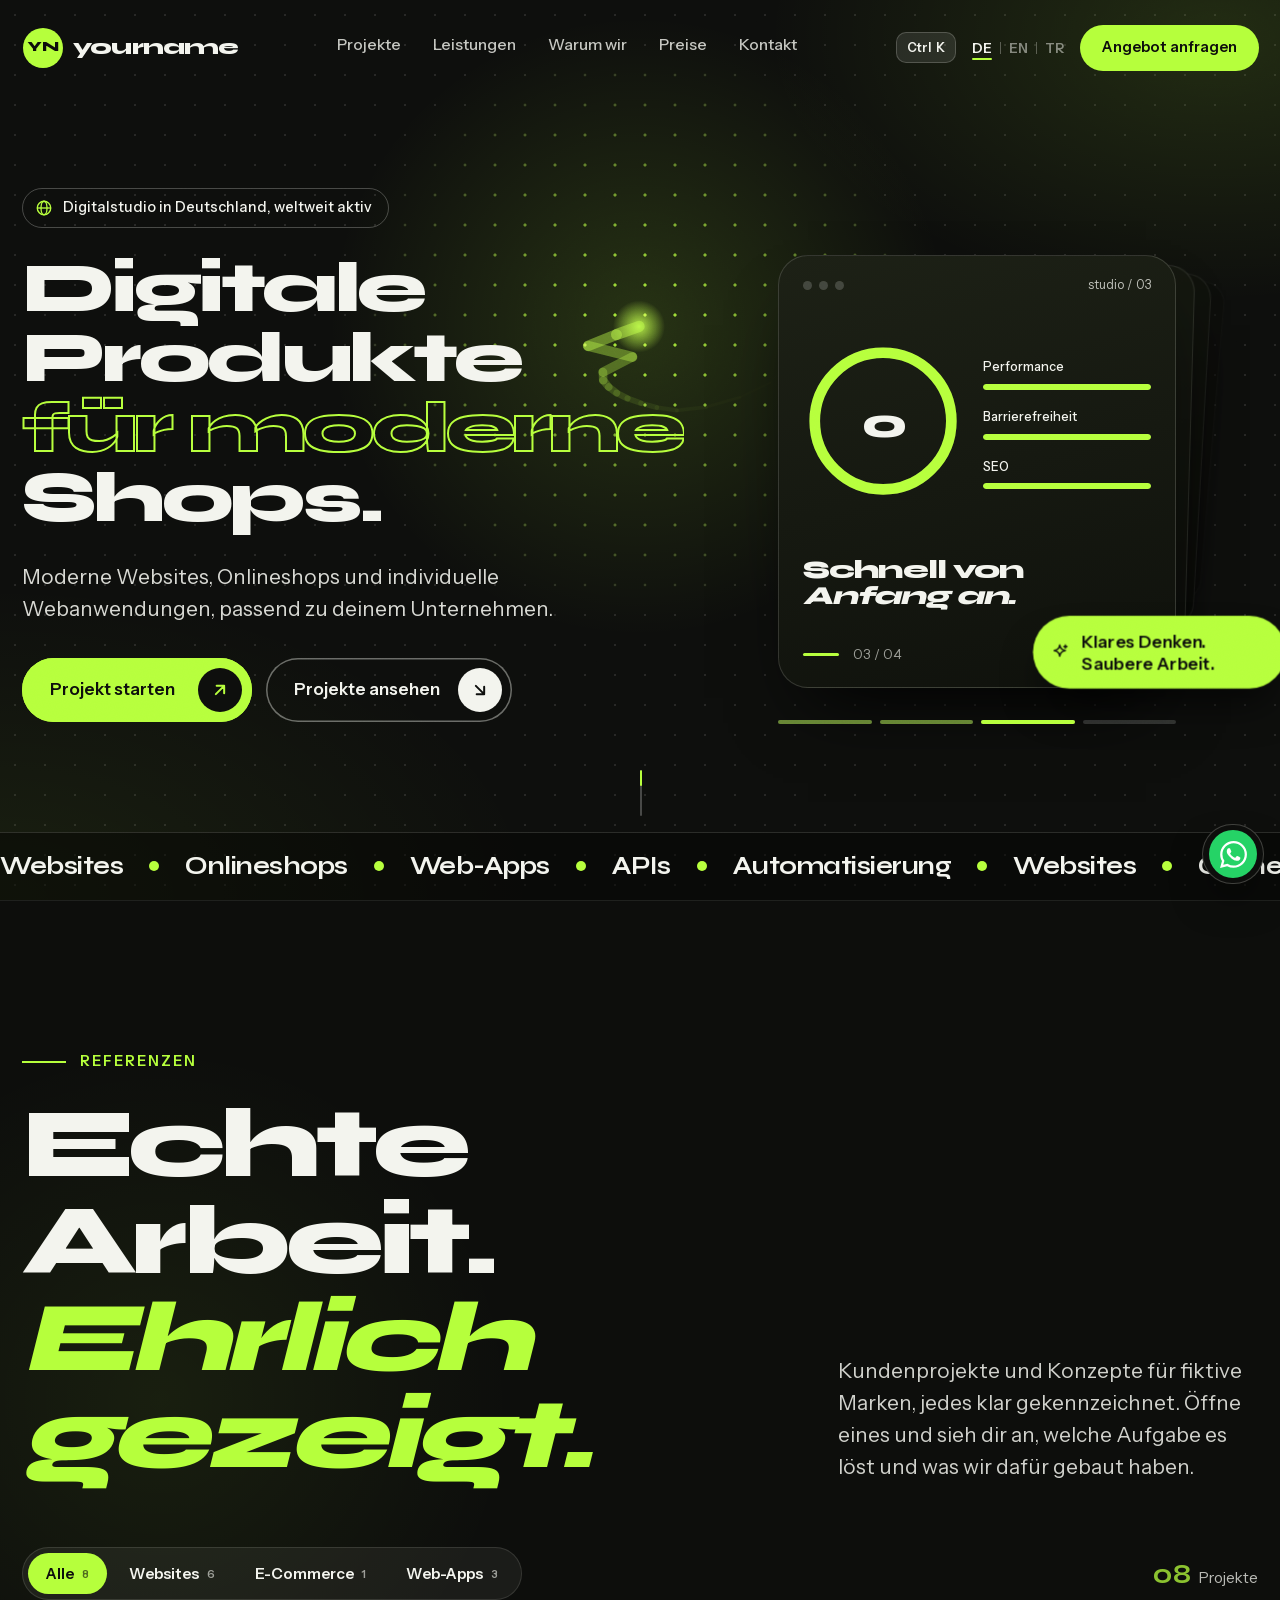
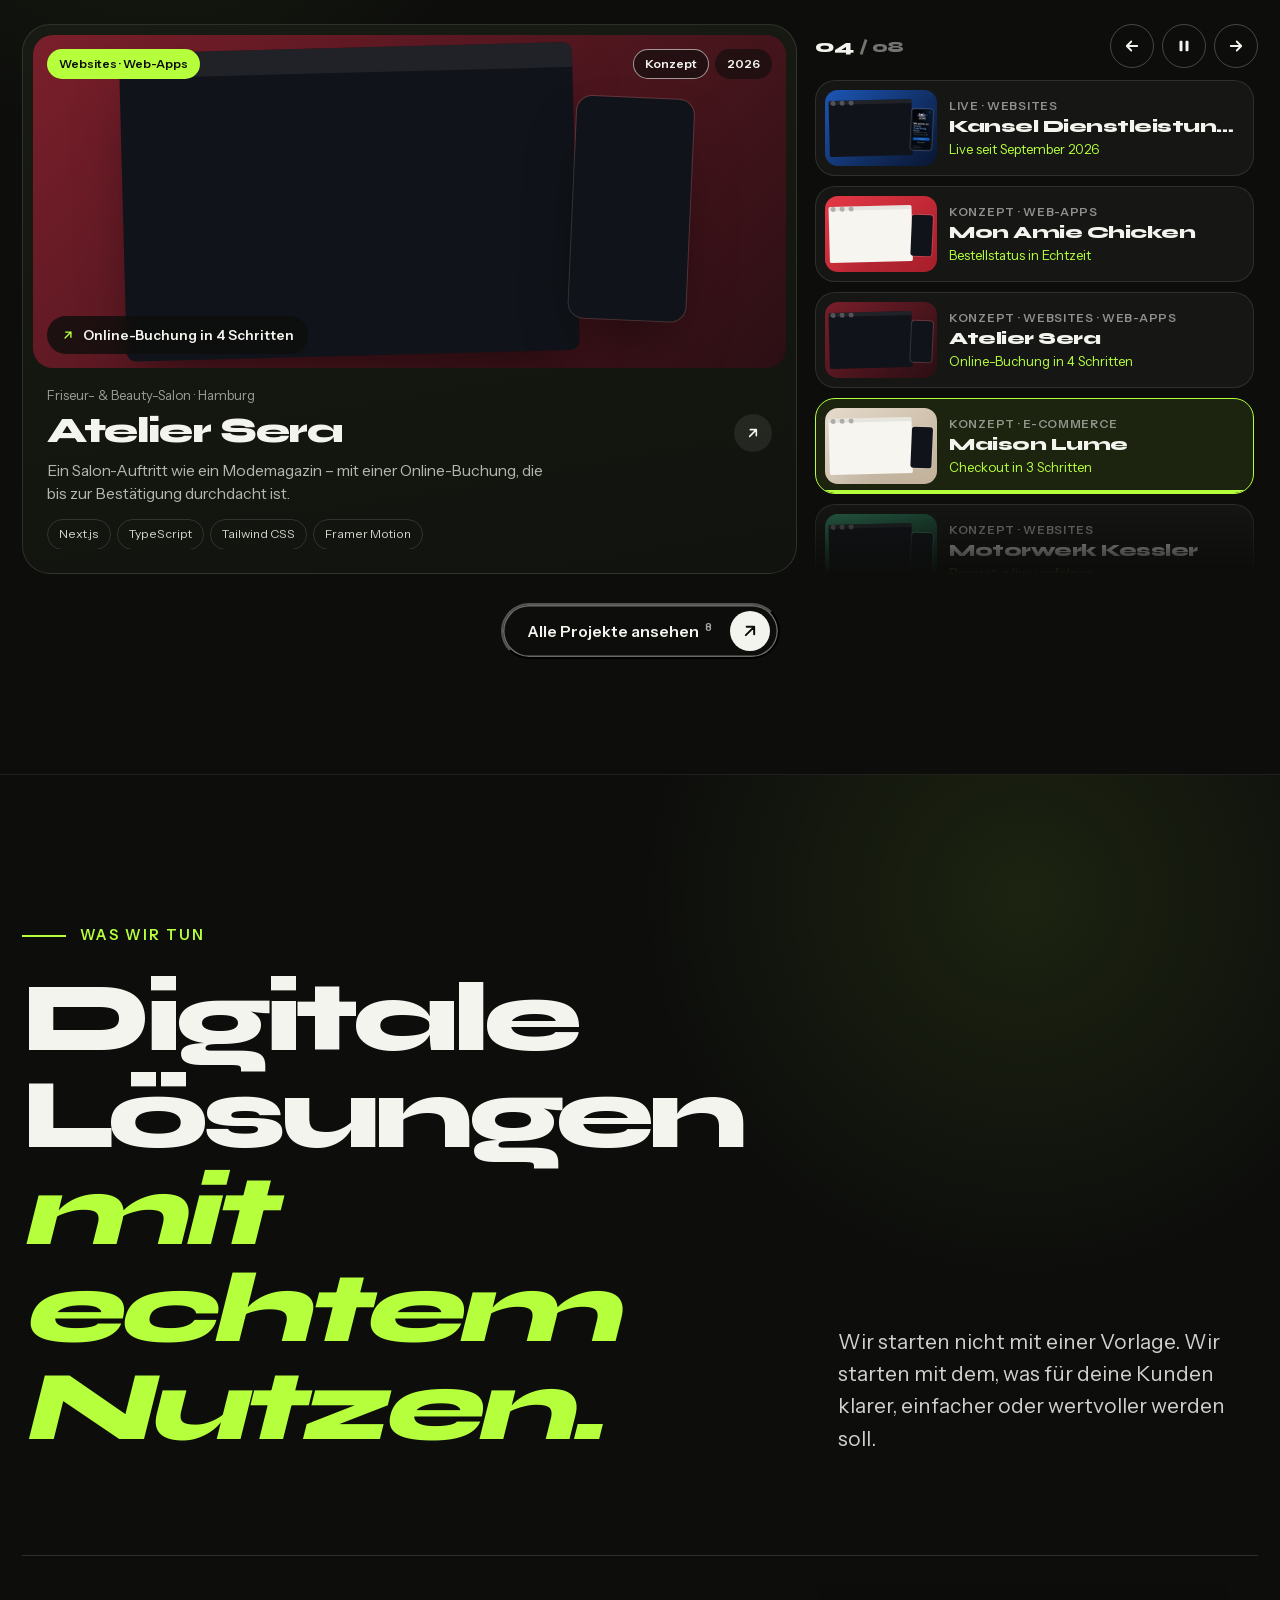
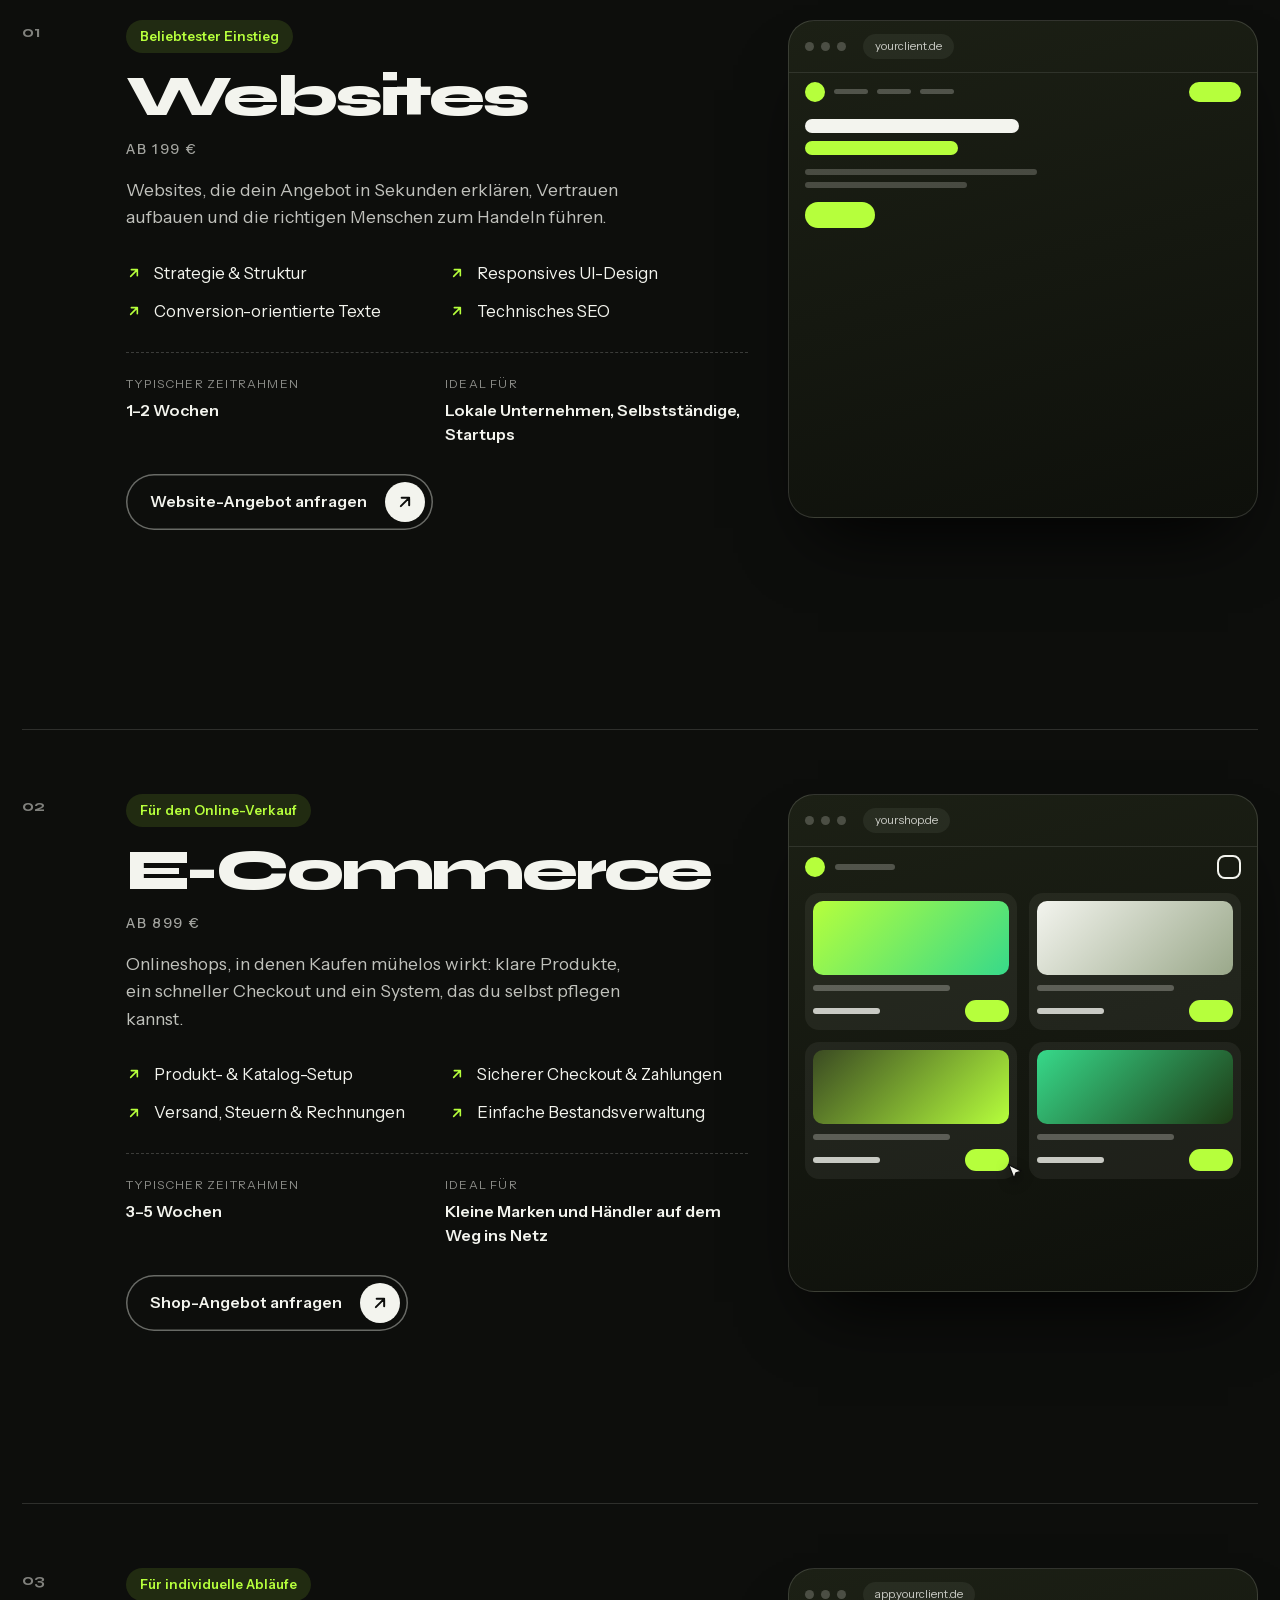
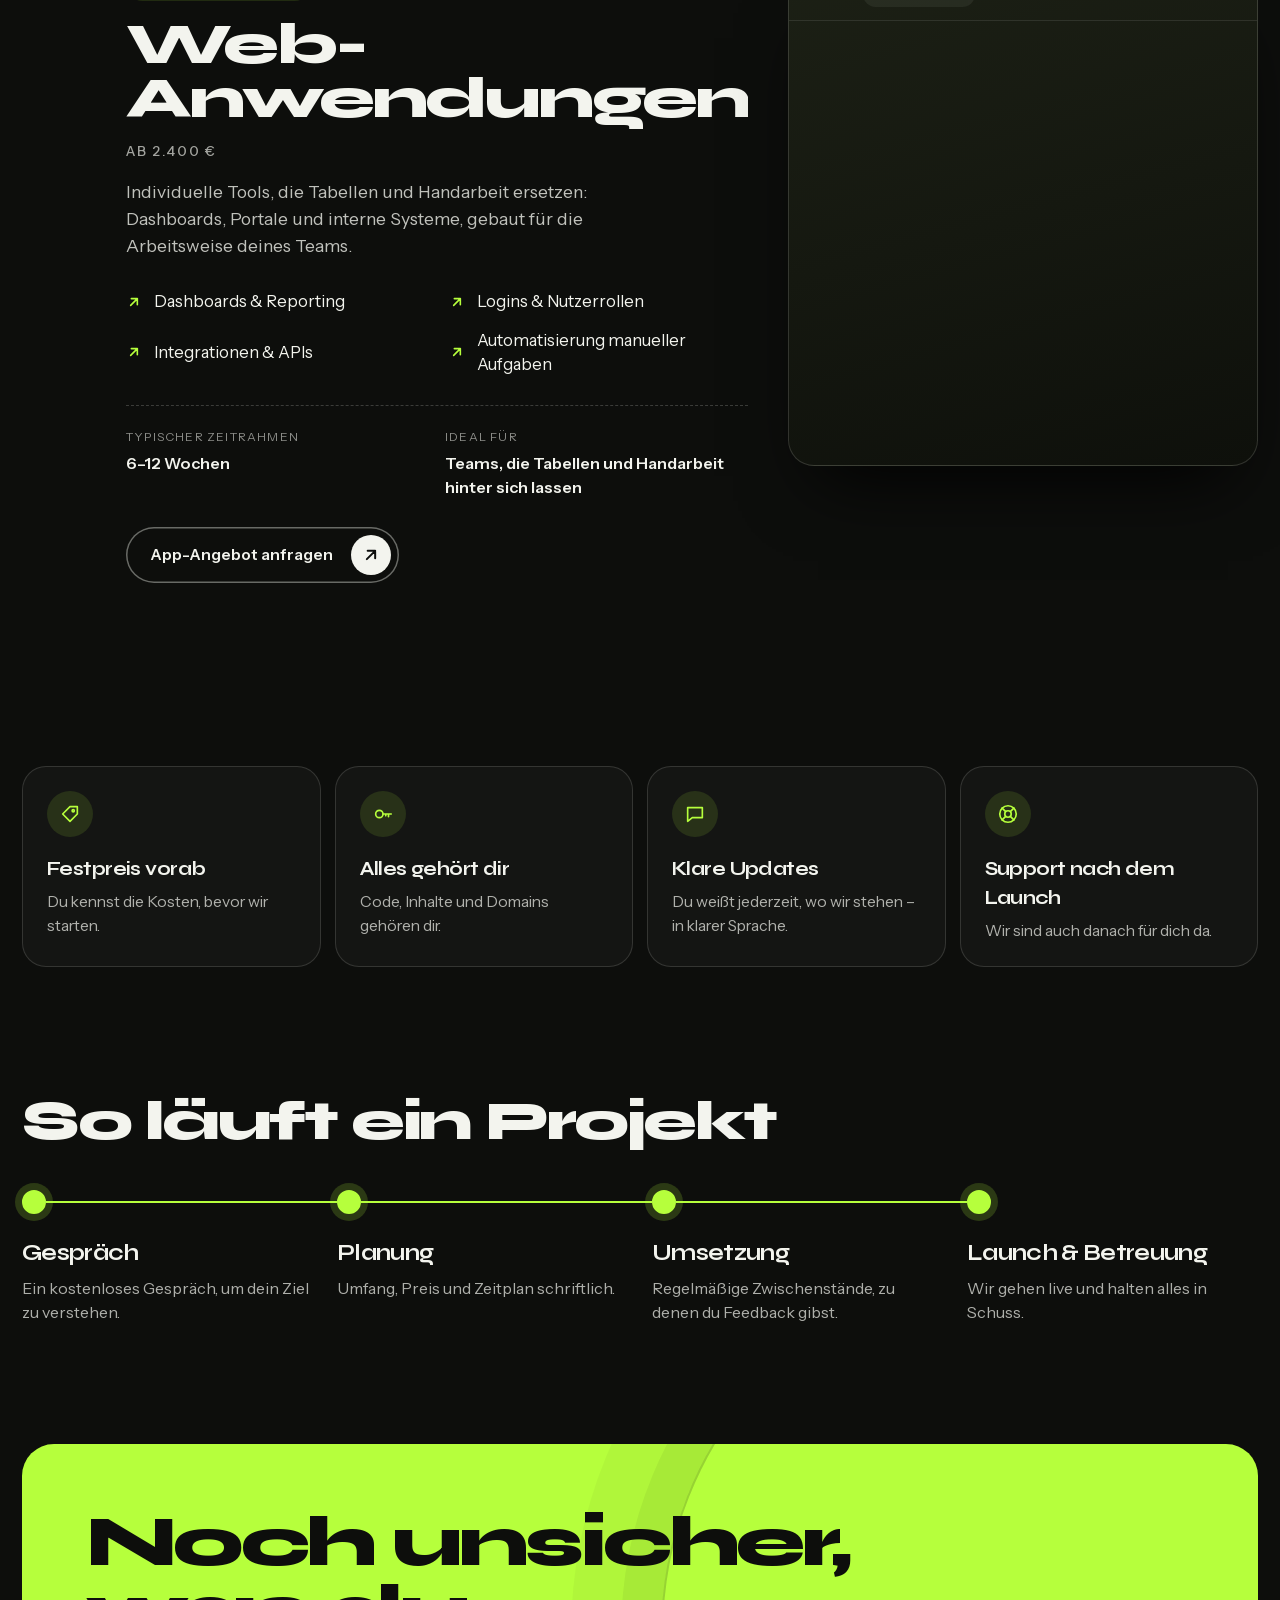
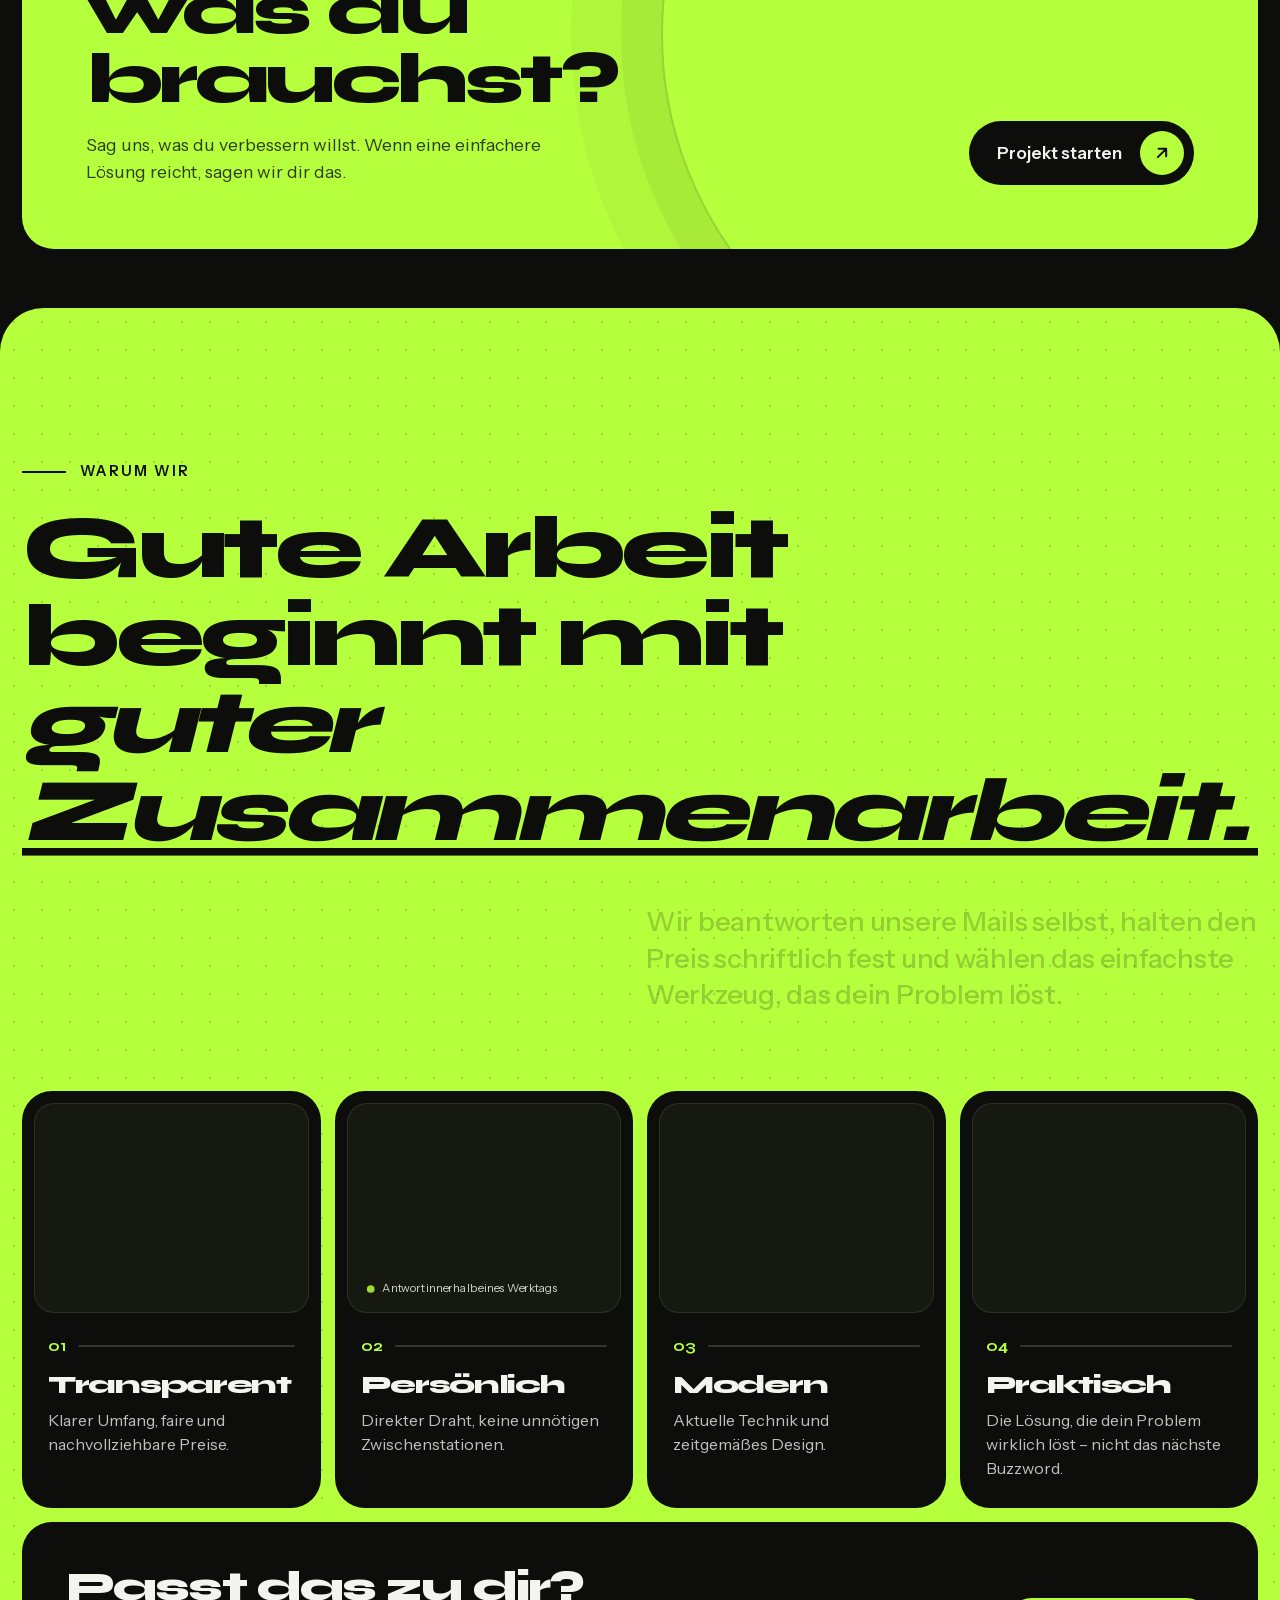
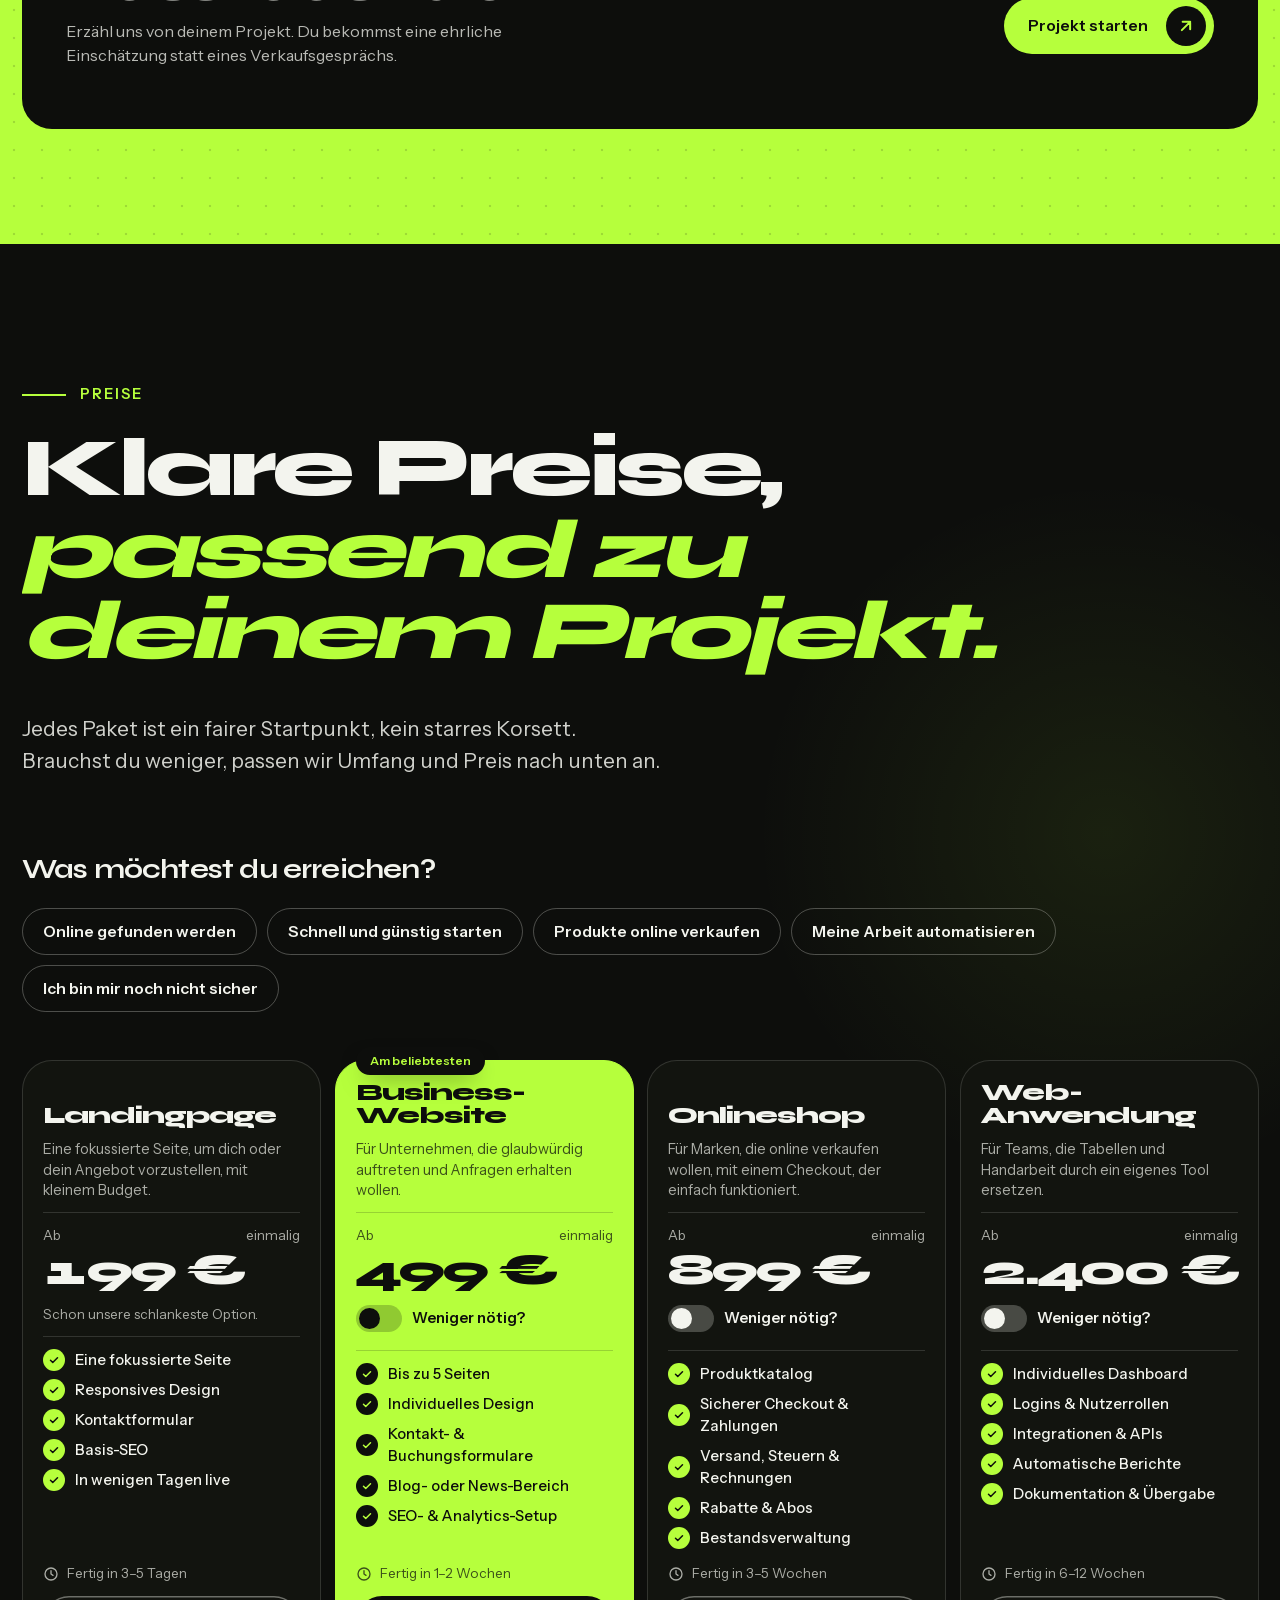
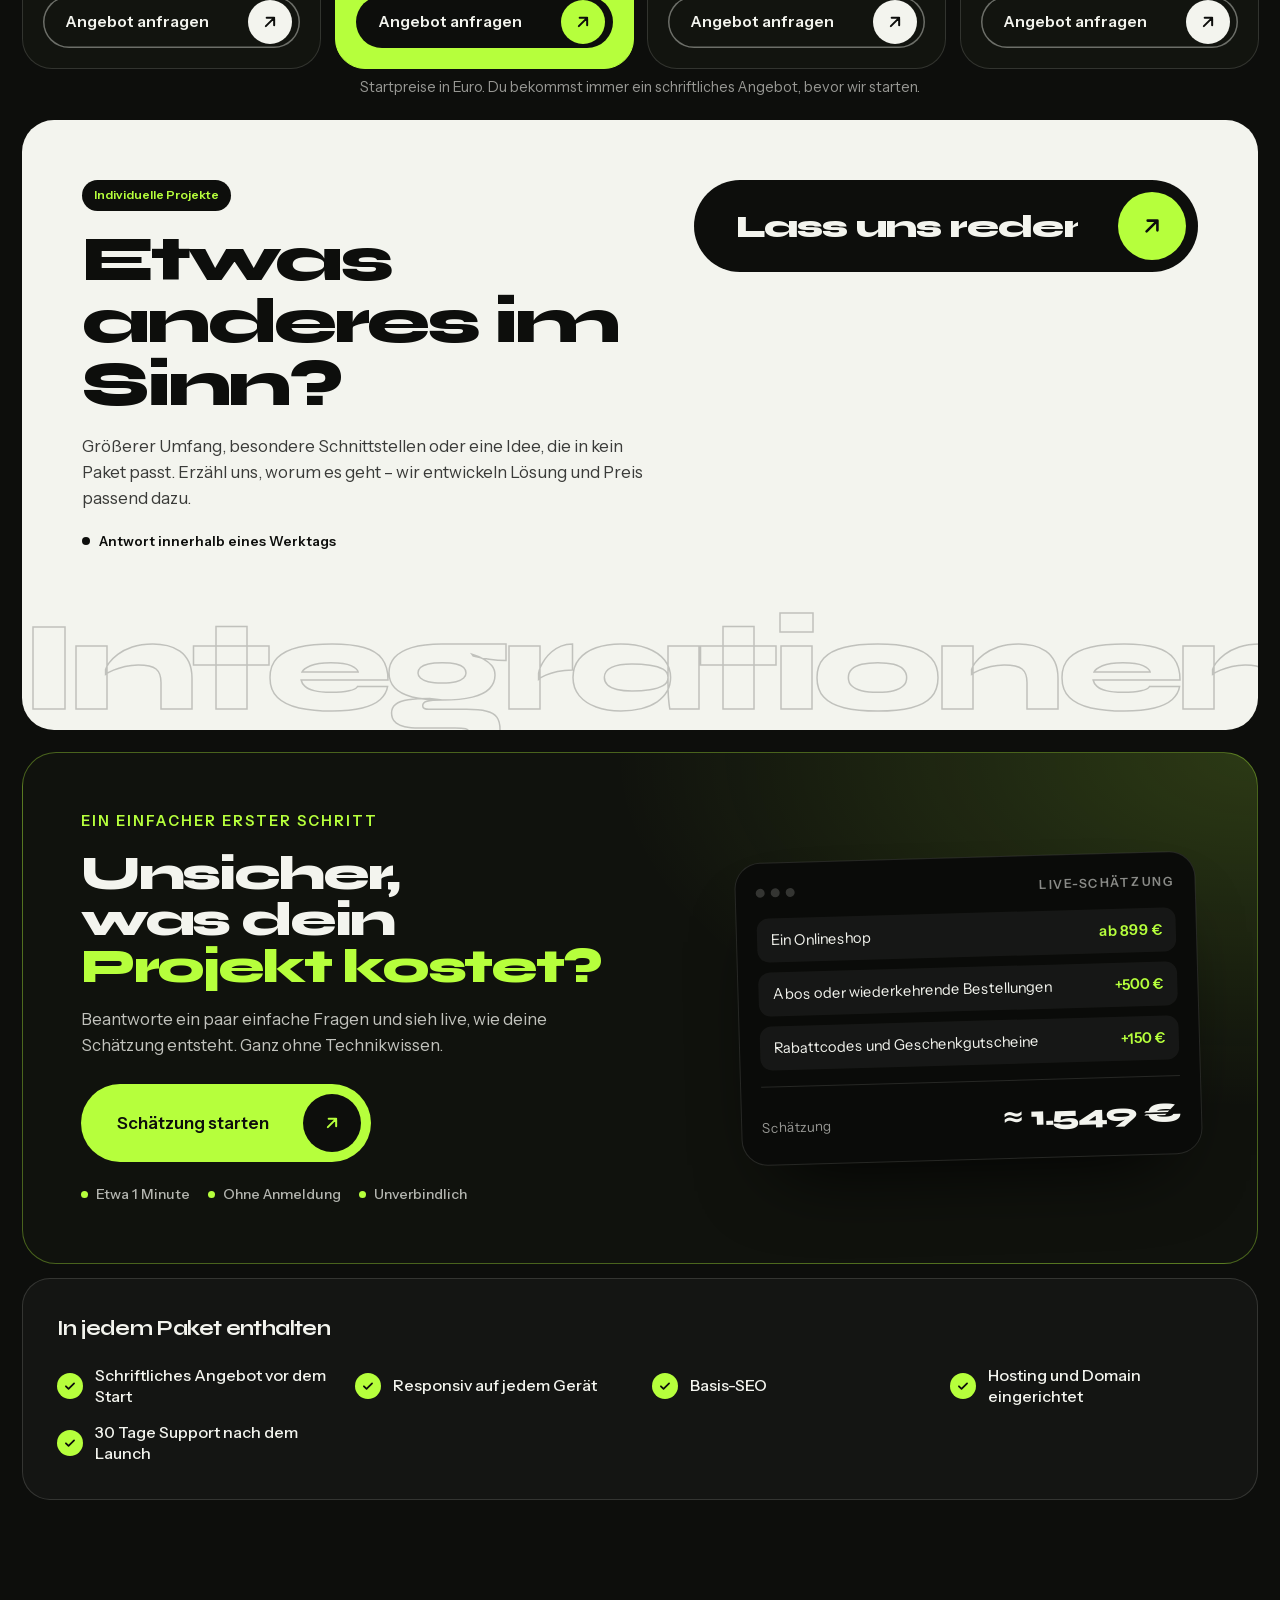
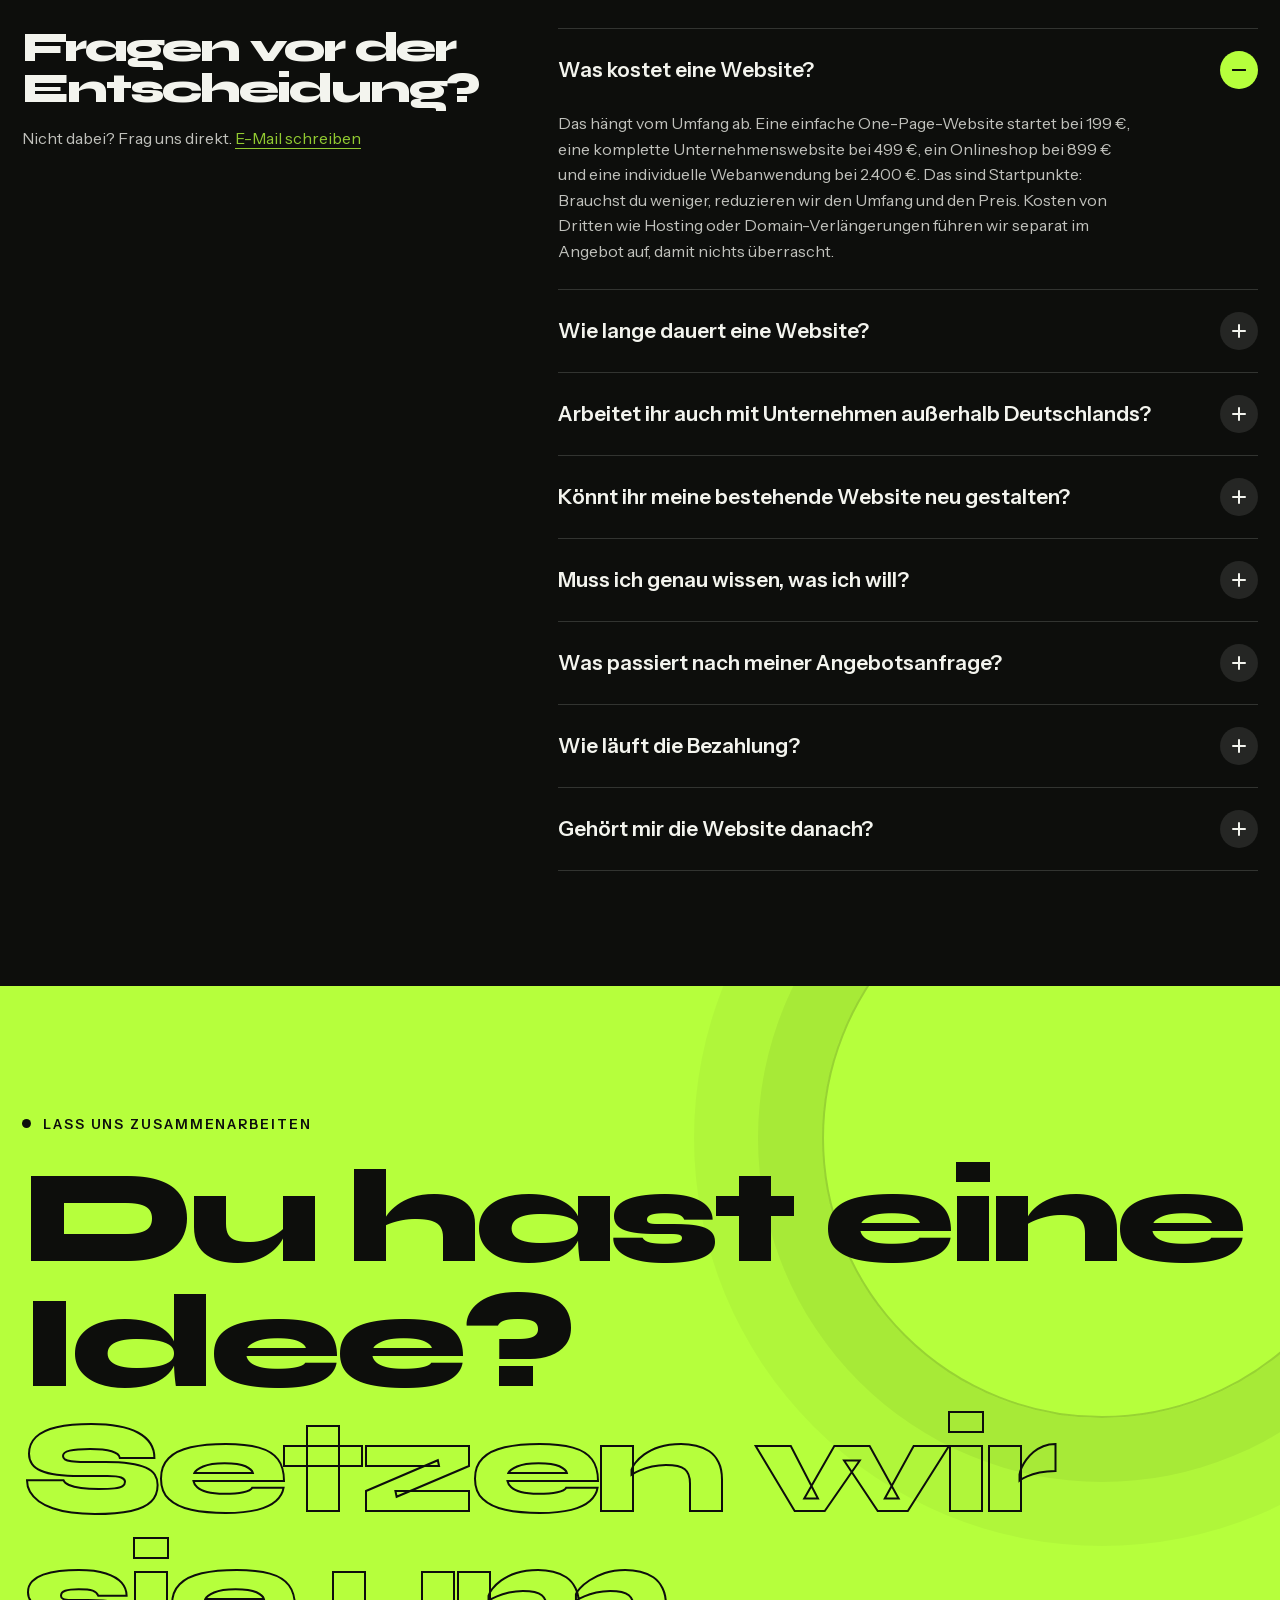
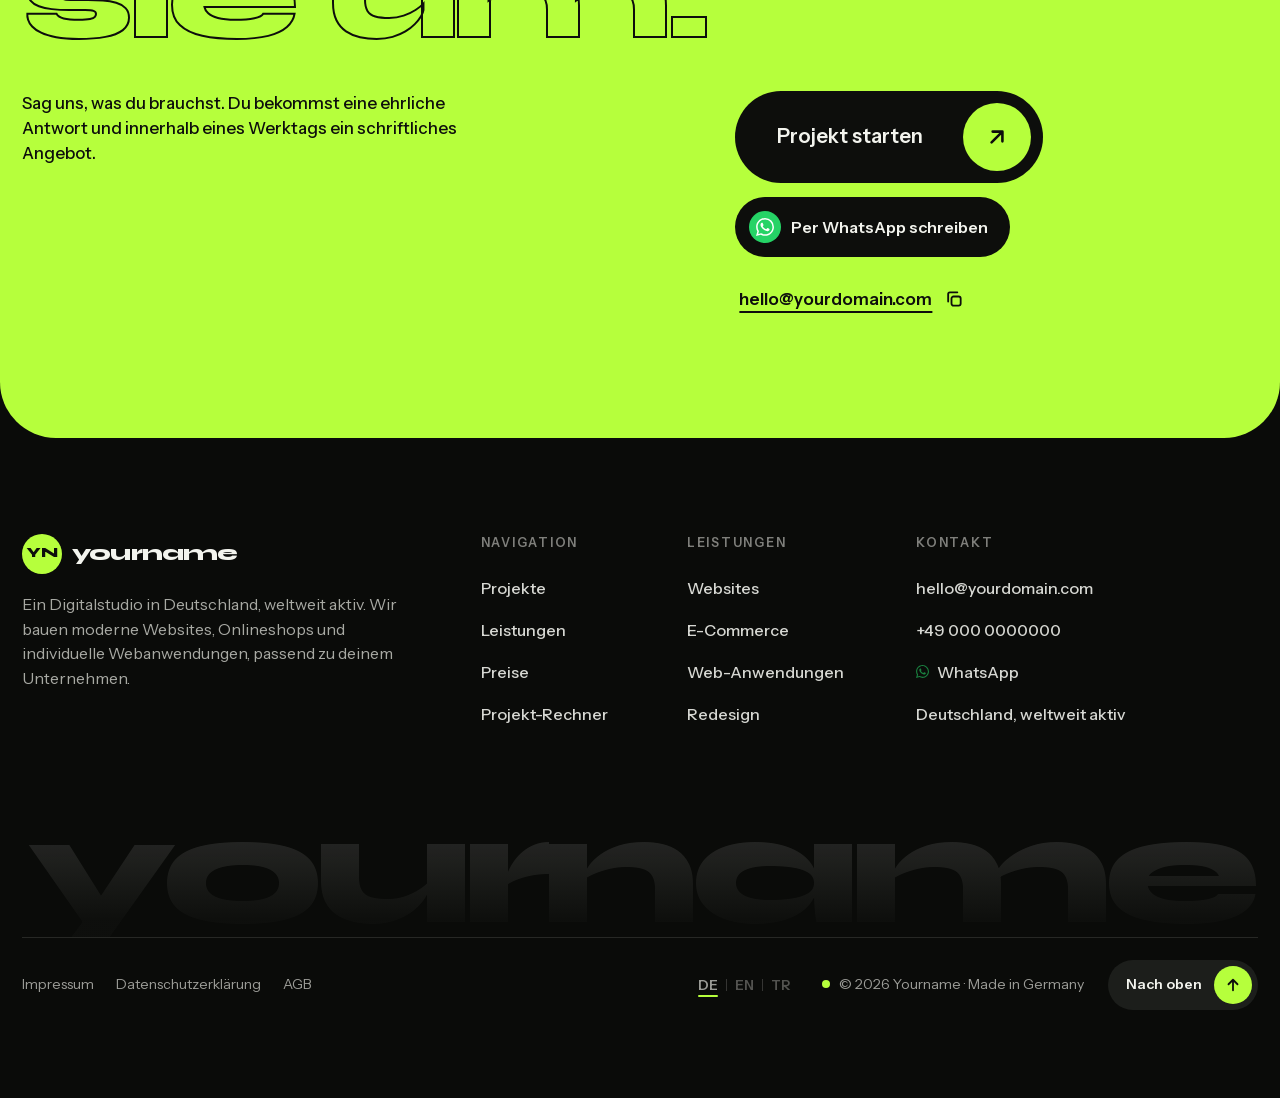
==== commit 10ad7d55: "Real portfolio: one live client project and seven labelled concepts Replace the five invented projec" ====
--- a/index.html
+++ b/index.html
@@ -1,5 +1,6 @@
 <!doctype html>
-<html lang="en">
+<!-- GENERATED by build.mjs from src/index.html. Do not edit. -->
+<html lang="de" data-root="">
   <head>
     <meta charset="UTF-8" />
     <meta
@@ -7,58 +8,178 @@
       content="width=device-width, initial-scale=1, viewport-fit=cover"
     />
     <meta name="theme-color" content="#0D0E0C" />
-    <title>yourname – Digital studio for web &amp; apps</title>
-    <meta
-      name="description"
-      content="Modern websites, online shops and custom web applications from a digital studio in Germany, working worldwide."
+    <title>Website erstellen lassen – Webdesign &amp; Onlineshops | yourname</title>
+    <meta name="description" content="Website erstellen lassen: modernes Webdesign, Onlineshops und individuelle Webanwendungen vom Digitalstudio aus Deutschland. Festpreis und schriftliches Angebot." />
+    <link rel="canonical" href="https://www.yourdomain.com/" />
+    <link rel="alternate" hreflang="de" href="https://www.yourdomain.com/" />
+    <link rel="alternate" hreflang="en" href="https://www.yourdomain.com/en/" />
+    <link rel="alternate" hreflang="tr" href="https://www.yourdomain.com/tr/" />
+    <link rel="alternate" hreflang="x-default" href="https://www.yourdomain.com/" />
+    <link rel="icon" href="favicon.svg" type="image/svg+xml" />
+    <meta property="og:type" content="website" />
+    <meta property="og:site_name" content="Yourname" />
+    <meta property="og:title" content="Website erstellen lassen – Webdesign &amp; Onlineshops | yourname" />
+    <meta property="og:description" content="Website erstellen lassen: modernes Webdesign, Onlineshops und individuelle Webanwendungen vom Digitalstudio aus Deutschland. Festpreis und schriftliches Angebot." />
+    <meta property="og:url" content="https://www.yourdomain.com/" />
+    <meta property="og:image" content="https://www.yourdomain.com/og.png" />
+    <meta property="og:image:width" content="1200" />
+    <meta property="og:image:height" content="630" />
+    <meta property="og:locale" content="de_DE" />
+    <meta property="og:locale:alternate" content="en_US" />
+    <meta property="og:locale:alternate" content="tr_TR" />
+    <meta name="twitter:card" content="summary_large_image" />
+    <script type="application/ld+json">
+{
+  "@context": "https://schema.org",
+  "@graph": [
+    {
+      "@type": "Organization",
+      "@id": "https://www.yourdomain.com/#org",
+      "name": "Yourname",
+      "url": "https://www.yourdomain.com/",
+      "description": "Website erstellen lassen: modernes Webdesign, Onlineshops und individuelle Webanwendungen vom Digitalstudio aus Deutschland. Festpreis und schriftliches Angebot.",
+      "image": "https://www.yourdomain.com/og.png",
+      "email": "hello@yourdomain.com",
+      "areaServed": {
+        "@type": "Country",
+        "name": "Germany"
+      },
+      "knowsLanguage": [
+        "de",
+        "en",
+        "tr"
+      ]
+    },
+    {
+      "@type": "WebSite",
+      "@id": "https://www.yourdomain.com/#website",
+      "url": "https://www.yourdomain.com/",
+      "name": "Yourname",
+      "inLanguage": [
+        "de",
+        "en",
+        "tr"
+      ],
+      "publisher": {
+        "@id": "https://www.yourdomain.com/#org"
+      }
+    },
+    {
+      "@type": "WebPage",
+      "@id": "https://www.yourdomain.com/#page",
+      "url": "https://www.yourdomain.com/",
+      "name": "Website erstellen lassen – Webdesign & Onlineshops | yourname",
+      "description": "Website erstellen lassen: modernes Webdesign, Onlineshops und individuelle Webanwendungen vom Digitalstudio aus Deutschland. Festpreis und schriftliches Angebot.",
+      "inLanguage": "de",
+      "isPartOf": {
+        "@id": "https://www.yourdomain.com/#website"
+      },
+      "about": {
+        "@id": "https://www.yourdomain.com/#org"
+      }
+    },
+    {
+      "@type": "FAQPage",
+      "@id": "https://www.yourdomain.com/#faq",
+      "inLanguage": "de",
+      "mainEntity": [
+        {
+          "@type": "Question",
+          "name": "Was kostet eine Website?",
+          "acceptedAnswer": {
+            "@type": "Answer",
+            "text": "Das hängt vom Umfang ab. Eine einfache One-Page-Website startet bei 199 €, eine komplette Unternehmenswebsite bei 499 €, ein Onlineshop bei 899 € und eine individuelle Webanwendung bei 2.400 €. Das sind Startpunkte: Brauchst du weniger, reduzieren wir den Umfang und den Preis. Kosten von Dritten wie Hosting oder Domain-Verlängerungen führen wir separat im Angebot auf, damit nichts überrascht."
+          }
+        },
+        {
+          "@type": "Question",
+          "name": "Wie lange dauert eine Website?",
+          "acceptedAnswer": {
+            "@type": "Answer",
+            "text": "Eine einfache Seite ist meist in 3 bis 5 Tagen online, eine komplette Unternehmenswebsite in 1 bis 2 Wochen und ein Onlineshop in 3 bis 5 Wochen. Webanwendungen dauern länger, oft 6 bis 12 Wochen. Einen konkreten Zeitplan bekommst du schriftlich, bevor wir starten."
+          }
+        },
+        {
+          "@type": "Question",
+          "name": "Arbeitet ihr auch mit Unternehmen außerhalb Deutschlands?",
+          "acceptedAnswer": {
+            "@type": "Answer",
+            "text": "Ja. Wir sitzen in Deutschland und arbeiten mit Kunden weltweit. Gespräche laufen online, wir arbeiten auf Englisch oder Deutsch und alles wird remote abgewickelt. Dein Standort spielt keine Rolle."
+          }
+        },
+        {
+          "@type": "Question",
+          "name": "Könnt ihr meine bestehende Website neu gestalten?",
+          "acceptedAnswer": {
+            "@type": "Answer",
+            "text": "Sehr gern. Wir schauen, was heute funktioniert, behalten Inhalte und Rankings, die es wert sind, und bauen den Rest schneller, klarer und mobil besser nutzbar neu auf. Schick uns den Link, und wir sagen dir ehrlich, was sich zu ändern lohnt."
+          }
+        },
+        {
+          "@type": "Question",
+          "name": "Muss ich genau wissen, was ich will?",
+          "acceptedAnswer": {
+            "@type": "Answer",
+            "text": "Nein. Die meisten Kunden starten mit einem Problem statt mit einem Plan, etwa „Ich brauche mehr Anfragen“ oder „Mein Shop ist umständlich“. Im ersten Gespräch klären wir, was du brauchst, was warten kann und was es kosten soll. Reicht eine einfachere Lösung, sagen wir das."
+          }
+        },
+        {
+          "@type": "Question",
+          "name": "Was passiert nach meiner Angebotsanfrage?",
+          "acceptedAnswer": {
+            "@type": "Answer",
+            "text": "Wir antworten innerhalb eines Werktags. Meist folgt ein kurzes Gespräch, um dein Ziel zu verstehen, danach bekommst du ein schriftliches Angebot mit Umfang, Preis und Zeitplan. Es besteht keine Verpflichtung, du entscheidest, ob es weitergeht."
+          }
+        },
+        {
+          "@type": "Question",
+          "name": "Wie läuft die Bezahlung?",
+          "acceptedAnswer": {
+            "@type": "Answer",
+            "text": "Meist die Hälfte zum Start und die Hälfte beim Launch. Bei größeren Projekten teilen wir die Zahlungen in Meilensteine auf. Alles steht in deinem Angebot."
+          }
+        },
+        {
+          "@type": "Question",
+          "name": "Gehört mir die Website danach?",
+          "acceptedAnswer": {
+            "@type": "Answer",
+            "text": "Ja. Code, Inhalte und Domain gehören dir. Du bist nie gebunden."
+          }
+        }
+      ]
+    }
+  ]
+}
+    </script>
+    <script>
+      /* one page per language: js/app.js reads the language of this page */
+      window.I18N = {
+        langs: ["de", "en", "tr"],
+        lang: document.documentElement.lang,
+      };
+    </script>
+    <link
+      rel="preload"
+      href="fonts/instrument-sans-latin.woff2"
+      as="font"
+      type="font/woff2"
+      crossorigin
     />
-    <script>
-      /* Language pick, run before the first paint. Order: 1) a language the
-         visitor chose by hand (saved), 2) the browser languages, matched by
-         prefix (de-AT -> de, tr-TR -> tr), 3) English. No IP lookup, no
-         third-party calls. js/app.js reads window.I18N. */
-      (function () {
-        var I = (window.I18N = {
-          langs: ["de", "en", "tr"],
-          key: "langPick",
-          pick: function () {
-            var s = null;
-            try {
-              s = localStorage.getItem(I.key);
-            } catch (e) {}
-            if (I.langs.indexOf(s) > -1) return s;
-            var n = navigator.languages || [navigator.language || ""];
-            for (var i = 0; i < n.length; i++) {
-              var p = String(n[i] || "")
-                .toLowerCase()
-                .split("-")[0];
-              if (I.langs.indexOf(p) > -1) return p;
-            }
-            return "en";
-          },
-        });
-        var d = document.documentElement;
-        I.lang = I.pick();
-        d.lang = I.lang;
-        /* the static HTML is English: hide translatable text until js/app.js
-           has swapped it, so other languages never flash English */
-        if (I.lang !== "en") {
-          d.classList.add("i18n-wait");
-          setTimeout(function () {
-            d.classList.remove("i18n-wait");
-          }, 3000);
-        }
-      })();
-    </script>
-    <link rel="preconnect" href="https://fonts.googleapis.com" />
-    <link rel="preconnect" href="https://fonts.gstatic.com" crossorigin />
     <link
-      href="https://fonts.googleapis.com/css2?family=Instrument+Sans:wght@400;500;600&family=Syne:wght@700;800&display=swap"
-      rel="stylesheet"
+      rel="preload"
+      href="fonts/syne-latin.woff2"
+      as="font"
+      type="font/woff2"
+      crossorigin
     />
     <link rel="stylesheet" href="css/style.css" />
   </head>
   <body>
+    <a class="skip" href="#top" data-i18n="skip">Zum Inhalt springen</a>
+    <noscript
+      ><p class="nojs" data-i18n="nojs">Projekte, Preise und der Projekt-Rechner auf dieser Seite brauchen JavaScript. Bitte aktiviere es in deinem Browser.</p></noscript
+    >
     <div class="pre" id="pre" aria-hidden="true">
       <div class="pre-num" id="preNum">0</div>
       <div class="pre-bar"><i></i></div>
@@ -77,9 +198,9 @@
     </script>
 
     <header class="nav-wrap" id="navWrap">
-      <nav class="nav" aria-label="Main" data-i18n-al="al_main">
+      <nav class="nav" aria-label="Hauptnavigation" data-i18n-al="al_main">
         <div class="brand">
-          <a href="#top" class="logo" aria-label="Home" data-i18n-al="al_home">
+          <a href="#top" class="logo" aria-label="Startseite" data-i18n-al="al_home">
             <span class="logo-mark">YN</span
             ><span class="logo-text">yourname</span>
           </a>
@@ -88,36 +209,36 @@
         <ul class="links" id="links">
           <li>
             <a href="#work"
-              ><span class="roll" data-t="Work"
-                ><span data-i18n="work">Work</span></span
+              ><span class="roll" data-t="Projekte"
+                ><span data-i18n="work">Projekte</span></span
               ></a
             >
           </li>
           <li>
             <a href="#services"
-              ><span class="roll" data-t="Services"
-                ><span data-i18n="services">Services</span></span
+              ><span class="roll" data-t="Leistungen"
+                ><span data-i18n="services">Leistungen</span></span
               ></a
             >
           </li>
           <li>
             <a href="#why"
-              ><span class="roll" data-t="Why us"
-                ><span data-i18n="why">Why us</span></span
+              ><span class="roll" data-t="Warum wir"
+                ><span data-i18n="why">Warum wir</span></span
               ></a
             >
           </li>
           <li>
             <a href="#pricing"
-              ><span class="roll" data-t="Pricing"
-                ><span data-i18n="pricing">Pricing</span></span
+              ><span class="roll" data-t="Preise"
+                ><span data-i18n="pricing">Preise</span></span
               ></a
             >
           </li>
           <li>
             <a href="#contact"
-              ><span class="roll" data-t="Contact"
-                ><span data-i18n="contact">Contact</span></span
+              ><span class="roll" data-t="Kontakt"
+                ><span data-i18n="contact">Kontakt</span></span
               ></a
             >
           </li>
@@ -128,16 +249,16 @@
             class="kbd"
             id="kbd"
             type="button"
-            aria-label="Open command menu"
+            aria-label="Befehlsmenü öffnen"
             data-i18n-al="al_kbd"
           >
             <span id="kbdKey">Ctrl</span>K
           </button>
-          <!-- Language switch (DE / EN / TR). Hidden only while LANG_LOCK is set in js/app.js. -->
+          <!-- Language switch (DE / EN / TR): each button opens the page of that language. -->
           <div
             class="lang"
             role="group"
-            aria-label="Language"
+            aria-label="Sprache"
             data-i18n-al="lang_g"
           >
             <button
@@ -145,7 +266,7 @@
               data-set="de"
               lang="de"
               aria-label="Deutsch"
-              aria-pressed="false"
+              aria-pressed="true"
             >
               DE</button
             ><i></i
@@ -154,7 +275,7 @@
               data-set="en"
               lang="en"
               aria-label="English"
-              aria-pressed="true"
+              aria-pressed="false"
             >
               EN</button
             ><i></i
@@ -170,9 +291,9 @@
           </div>
           <a class="cta cta-bar" href="#pricing" data-magnet>
             <span class="fill"></span
-            ><span class="roll" data-t="Get a quote"
+            ><span class="roll" data-t="Angebot anfragen"
               ><span data-i18n="cta" data-i18n-m="cta_m"
-                >Get a quote</span
+                >Angebot anfragen</span
               ></span
             >
           </a>
@@ -194,7 +315,7 @@
                 class="lang-pop"
                 id="langPop"
                 role="group"
-                aria-label="Language"
+                aria-label="Sprache"
                 data-i18n-al="lang_g"
                 hidden
               >
@@ -202,14 +323,14 @@
                   type="button"
                   data-set="de"
                   lang="de"
-                  aria-pressed="false"
+                  aria-pressed="true"
                 >
                   Deutsch</button
                 ><button
                   type="button"
                   data-set="en"
                   lang="en"
-                  aria-pressed="true"
+                  aria-pressed="false"
                 >
                   English</button
                 ><button
@@ -225,7 +346,7 @@
             <button
               class="burger"
               id="burger"
-              aria-label="Menu"
+              aria-label="Menü"
               data-i18n-al="al_menu"
               aria-expanded="false"
               aria-controls="menu"
@@ -237,12 +358,12 @@
       </nav>
 
       <div class="menu" id="menu" inert>
-        <nav aria-label="Mobile" data-i18n-al="al_mobile">
+        <nav aria-label="Mobil" data-i18n-al="al_mobile">
           <ul>
             <li>
               <a href="#work"
                 ><span class="mask"
-                  ><span style="--i: 0" data-i18n="work">Work</span></span
+                  ><span style="--i: 0" data-i18n="work">Projekte</span></span
                 ></a
               >
             </li>
@@ -250,7 +371,7 @@
               <a href="#services"
                 ><span class="mask"
                   ><span style="--i: 1" data-i18n="services"
-                    >Services</span
+                    >Leistungen</span
                   ></span
                 ></a
               >
@@ -258,21 +379,21 @@
             <li>
               <a href="#why"
                 ><span class="mask"
-                  ><span style="--i: 2" data-i18n="why">Why us</span></span
+                  ><span style="--i: 2" data-i18n="why">Warum wir</span></span
                 ></a
               >
             </li>
             <li>
               <a href="#pricing"
                 ><span class="mask"
-                  ><span style="--i: 3" data-i18n="pricing">Pricing</span></span
+                  ><span style="--i: 3" data-i18n="pricing">Preise</span></span
                 ></a
               >
             </li>
             <li>
               <a href="#contact"
                 ><span class="mask"
-                  ><span style="--i: 4" data-i18n="contact">Contact</span></span
+                  ><span style="--i: 4" data-i18n="contact">Kontakt</span></span
                 ></a
               >
             </li>
@@ -281,8 +402,8 @@
         <div class="menu-foot">
           <a class="cta" href="#pricing"
             ><span class="fill"></span
-            ><span class="roll" data-t="Get a quote"
-              ><span data-i18n="cta">Get a quote</span></span
+            ><span class="roll" data-t="Angebot anfragen"
+              ><span data-i18n="cta">Angebot anfragen</span></span
             ></a
           >
           <a
@@ -297,11 +418,11 @@
               /></svg
             ><span id="menuWaT"></span
           ></a>
-          <!-- Language switch (DE / EN / TR). Hidden only while LANG_LOCK is set in js/app.js. -->
+          <!-- Language switch (DE / EN / TR): each button opens the page of that language. -->
           <div
             class="lang"
             role="group"
-            aria-label="Language"
+            aria-label="Sprache"
             data-i18n-al="lang_g"
           >
             <button
@@ -309,7 +430,7 @@
               data-set="de"
               lang="de"
               aria-label="Deutsch"
-              aria-pressed="false"
+              aria-pressed="true"
             >
               DE</button
             ><i></i
@@ -318,7 +439,7 @@
               data-set="en"
               lang="en"
               aria-label="English"
-              aria-pressed="true"
+              aria-pressed="false"
             >
               EN</button
             ><i></i
@@ -355,7 +476,7 @@
         class="cmd-box"
         role="dialog"
         aria-modal="true"
-        aria-label="Command menu"
+        aria-label="Befehlsmenü"
         data-i18n-al="al_cmd"
       >
         <input
@@ -384,7 +505,7 @@
           class="cs-x"
           id="csX"
           type="button"
-          aria-label="Close"
+          aria-label="Schließen"
           data-i18n-al="al_close"
         >
           <svg
@@ -403,7 +524,7 @@
           <button
             id="csPrev"
             type="button"
-            aria-label="Previous"
+            aria-label="Zurück"
             data-i18n-al="al_prev"
           >
             <svg
@@ -419,11 +540,11 @@
               <path d="M15 5l-7 7 7 7" />
             </svg>
           </button>
-          <span id="csIdx">01 / 05</span>
+          <span id="csIdx">01 / 08</span>
           <button
             id="csNext"
             type="button"
-            aria-label="Next"
+            aria-label="Weiter"
             data-i18n-al="al_next"
           >
             <svg
@@ -467,40 +588,37 @@
                 <path d="M3 12h18" />
               </svg>
               <span data-i18n="eb"
-                >Digital studio in Germany, working worldwide</span
+                >Digitalstudio in Deutschland, weltweit aktiv</span
               >
             </p>
             <h1>
               <span class="ln"
                 ><span class="ln-in" style="--i: 0" data-i18n="l1"
-                  >Digital</span
+                  >Digitale</span
                 ></span
               >
               <span class="ln"
                 ><span class="ln-in" style="--i: 1" data-i18n="l2"
-                  >products</span
+                  >Produkte</span
                 ></span
               >
               <span class="ln"
                 ><span class="ln-in ln-o" style="--i: 2" data-i18n="l3"
-                  >for modern</span
+                  >für moderne</span
                 ></span
               >
               <span class="ln"
                 ><span class="ln-in" style="--i: 3"
-                  ><span class="rot" id="rot"></span></span
+                  ><span class="rot" id="rot"><span class="on">Firmen.</span></span></span
               ></span>
             </h1>
-            <p class="sub" data-i18n="sub">
-              Modern websites, online shops and custom web applications built
-              around your business.
-            </p>
+            <p class="sub" data-i18n="sub">Moderne Websites, Onlineshops und individuelle Webanwendungen, passend zu deinem Unternehmen.</p>
             <div class="btns">
               <span class="pw">
                 <a class="cta btn btn-p" href="#pricing" data-magnet>
                   <span class="fill"></span>
-                  <span class="roll" data-t="Start a project"
-                    ><span data-i18n="b1">Start a project</span></span
+                  <span class="roll" data-t="Projekt starten"
+                    ><span data-i18n="b1">Projekt starten</span></span
                   >
                   <span class="ico">
                     <svg
@@ -528,8 +646,8 @@
               </span>
               <a class="cta btn btn-g" href="#work" data-magnet>
                 <span class="fill"></span>
-                <span class="roll" data-t="View our work"
-                  ><span data-i18n="b2">View our work</span></span
+                <span class="roll" data-t="Projekte ansehen"
+                  ><span data-i18n="b2">Projekte ansehen</span></span
                 >
                 <span class="ico">
                   <svg
@@ -562,7 +680,7 @@
             id="stage"
             role="group"
             aria-roledescription="carousel"
-            aria-label="Studio highlights"
+            aria-label="Studio-Highlights"
             data-i18n-al="al_hero"
           >
             <div class="float">
@@ -581,8 +699,8 @@
                         <div class="m-p"></div>
                         <div class="m-hero"></div>
                         <div class="m-cards"><a></a><a></a><a></a></div>
-                        <div class="toast" data-i18n="m2">Live in 0.4 s</div>
-                        <div class="m-btn" data-i18n="m1">Go live</div>
+                        <div class="toast" data-i18n="m2">Live in 0,4 s</div>
+                        <div class="m-btn" data-i18n="m1">Live gehen</div>
                         <svg class="m-cursor" viewBox="0 0 24 24">
                           <path
                             d="M5 3l14 7-6 2-2 6z"
@@ -595,8 +713,8 @@
                       </div>
                     </div>
                     <h3 class="card-t">
-                      <span data-i18n="c1a">Built for</span
-                      ><em data-i18n="c1b">business.</em>
+                      <span data-i18n="c1a">Gebaut fürs</span
+                      ><em data-i18n="c1b">Geschäft.</em>
                     </h3>
                     <footer class="card-f"><b></b><span>01 / 04</span></footer>
                   </article>
@@ -637,12 +755,12 @@
                         />
                       </svg>
                       <span class="end"></span>
-                      <span class="pop pop-a" data-i18n="o1">New order</span>
-                      <span class="pop pop-b" data-i18n="o2">Checkout</span>
+                      <span class="pop pop-a" data-i18n="o1">Neue Bestellung</span>
+                      <span class="pop pop-b" data-i18n="o2">Zur Kasse</span>
                     </div>
                     <h3 class="card-t">
-                      <span data-i18n="c2a">Designed to</span
-                      ><em data-i18n="c2b">convert.</em>
+                      <span data-i18n="c2a">Design,</span
+                      ><em data-i18n="c2b">das verkauft.</em>
                     </h3>
                     <footer class="card-f"><b></b><span>02 / 04</span></footer>
                   </article>
@@ -665,7 +783,7 @@
                           <div><i style="--k: 0"></i></div>
                         </div>
                         <div class="row">
-                          <span data-i18n="v2">Accessibility</span>
+                          <span data-i18n="v2">Barrierefreiheit</span>
                           <div><i style="--k: 1"></i></div>
                         </div>
                         <div class="row">
@@ -675,8 +793,8 @@
                       </div>
                     </div>
                     <h3 class="card-t">
-                      <span data-i18n="c3a">Fast by</span
-                      ><em data-i18n="c3b">default.</em>
+                      <span data-i18n="c3a">Schnell von</span
+                      ><em data-i18n="c3b">Anfang an.</em>
                     </h3>
                     <footer class="card-f"><b></b><span>03 / 04</span></footer>
                   </article>
@@ -695,8 +813,8 @@
                       ><i style="--h: 100%; --k: 6"></i>
                     </div>
                     <h3 class="card-t">
-                      <span data-i18n="c4a">Ready to</span
-                      ><em data-i18n="c4b">scale.</em>
+                      <span data-i18n="c4a">Bereit für</span
+                      ><em data-i18n="c4b">Wachstum.</em>
                     </h3>
                     <footer class="card-f"><b></b><span>04 / 04</span></footer>
                   </article>
@@ -717,18 +835,18 @@
                     />
                     <path d="M19 3v4M17 5h4" />
                   </svg>
-                  <span data-i18n="chip">Clear thinking. Careful craft.</span>
+                  <span data-i18n="chip">Klares Denken. Saubere Arbeit.</span>
                 </div>
               </div>
             </div>
             <div class="dots" id="dots">
-              <button aria-label="Slide 1" data-i18n-al="al_slide" data-n="1">
+              <button aria-label="Folie 1" data-i18n-al="al_slide" data-n="1">
                 <i></i></button
-              ><button aria-label="Slide 2" data-i18n-al="al_slide" data-n="2">
+              ><button aria-label="Folie 2" data-i18n-al="al_slide" data-n="2">
                 <i></i></button
-              ><button aria-label="Slide 3" data-i18n-al="al_slide" data-n="3">
+              ><button aria-label="Folie 3" data-i18n-al="al_slide" data-n="3">
                 <i></i></button
-              ><button aria-label="Slide 4" data-i18n-al="al_slide" data-n="4">
+              ><button aria-label="Folie 4" data-i18n-al="al_slide" data-n="4">
                 <i></i>
               </button>
             </div>
@@ -739,13 +857,13 @@
         <div class="ticker" aria-hidden="true">
           <div class="ticker-track">
             <span data-i18n="t1">Websites</span
-            ><span data-i18n="t2">Online shops</span
-            ><span data-i18n="t3">Web apps</span><span data-i18n="t4">APIs</span
-            ><span data-i18n="t5">Automation</span>
+            ><span data-i18n="t2">Onlineshops</span
+            ><span data-i18n="t3">Web-Apps</span><span data-i18n="t4">APIs</span
+            ><span data-i18n="t5">Automatisierung</span>
             <span data-i18n="t1">Websites</span
-            ><span data-i18n="t2">Online shops</span
-            ><span data-i18n="t3">Web apps</span><span data-i18n="t4">APIs</span
-            ><span data-i18n="t5">Automation</span>
+            ><span data-i18n="t2">Onlineshops</span
+            ><span data-i18n="t3">Web-Apps</span><span data-i18n="t4">APIs</span
+            ><span data-i18n="t5">Automatisierung</span>
           </div>
         </div>
       </section>
@@ -754,20 +872,17 @@
           <header class="svc-head">
             <div>
               <p class="svc-eb">
-                <i></i><span data-i18n="wk_eb">Selected work</span>
+                <i></i><span data-i18n="wk_eb">Referenzen</span>
               </p>
               <h2 class="svc-h">
                 <span class="mk" style="--d: 0"
-                  ><span data-i18n="wk_h1">Proof that it</span></span
+                  ><span data-i18n="wk_h1">Echte Arbeit.</span></span
                 ><span class="mk" style="--d: 1"
-                  ><em data-i18n="wk_h2">works.</em></span
+                  ><em data-i18n="wk_h2">Ehrlich gezeigt.</em></span
                 >
               </h2>
             </div>
-            <p class="svc-lead" data-i18n="wk_lead">
-              A selection of recent projects. Open any of them to see the
-              challenge, what we built and what changed for the client.
-            </p>
+            <p class="svc-lead" data-i18n="wk_lead">Kundenprojekte und Konzepte für fiktive Marken, jedes klar gekennzeichnet. Öffne eines und sieh dir an, welche Aufgabe es löst und was wir dafür gebaut haben.</p>
           </header>
           <div class="wk-bar">
             <div
@@ -778,7 +893,7 @@
               data-i18n-al="al_filter"
             ></div>
             <p class="wk-count">
-              <b id="wkN">05</b> <span data-i18n="wk_cnt">projects</span>
+              <b id="wkN">08</b> <span data-i18n="wk_cnt">Projekte</span>
             </p>
           </div>
           <div
@@ -786,7 +901,7 @@
             id="wkShow"
             role="region"
             aria-roledescription="carousel"
-            aria-label="Projects"
+            aria-label="Projekte"
             data-i18n-al="al_projects"
           >
             <div class="wk-stage" id="wkStage" aria-live="off"></div>
@@ -886,8 +1001,8 @@
                   id="wkMoreBtn"
                 >
                   <span class="fill"></span
-                  ><span class="roll" data-t="Show more projects"
-                    ><span data-i18n="wk_more">Show more projects</span></span
+                  ><span class="roll" data-t="Mehr Projekte zeigen"
+                    ><span data-i18n="wk_more">Mehr Projekte zeigen</span></span
                   ><span class="ico"
                     ><svg
                       viewBox="0 0 24 24"
@@ -915,8 +1030,8 @@
         </div>
       </section>
       <div class="wk-cur" id="wkCur" aria-hidden="true">
-        <span class="v" data-i18n="wk_view">View</span
-        ><span class="g" data-i18n="wk_go">Start</span>
+        <span class="v" data-i18n="wk_view">Ansehen</span
+        ><span class="g" data-i18n="wk_go">Starten</span>
       </div>
       <section id="services" class="svc-sec">
         <svg width="0" height="0" style="position: absolute" aria-hidden="true">
@@ -935,32 +1050,29 @@
           <header class="svc-head">
             <div>
               <p class="svc-eb">
-                <i></i><span data-i18n="wa">What we do</span>
+                <i></i><span data-i18n="wa">Was wir tun</span>
               </p>
               <h2 class="svc-h">
                 <span class="mk" style="--d: 0"
-                  ><span data-i18n="wb">Digital work with a</span></span
+                  ><span data-i18n="wb">Digitale Lösungen</span></span
                 ><span class="mk" style="--d: 1"
-                  ><em data-i18n="wc">business reason.</em></span
+                  ><em data-i18n="wc">mit echtem Nutzen.</em></span
                 >
               </h2>
             </div>
-            <p class="svc-lead" data-i18n="wd">
-              We do not start with a template. We start with what needs to
-              become clearer, easier or more valuable for your customers.
-            </p>
+            <p class="svc-lead" data-i18n="wd">Wir starten nicht mit einer Vorlage. Wir starten mit dem, was für deine Kunden klarer, einfacher oder wertvoller werden soll.</p>
           </header>
 
           <div class="svc-list">
             <article class="svc">
               <div class="svc-num">01</div>
               <div class="svc-main">
-                <span class="svc-tag" data-i18n="tg1"></span>
+                <span class="svc-tag" data-i18n="tg1">Beliebtester Einstieg</span>
                 <h3 class="svc-t">
-                  <span class="mk"><span data-i18n="sv1"></span></span>
+                  <span class="mk"><span data-i18n="sv1">Websites</span></span>
                 </h3>
                 <p class="svc-from" data-from="landing"></p>
-                <p class="svc-d" data-i18n="sd1"></p>
+                <p class="svc-d" data-i18n="sd1">Websites, die dein Angebot in Sekunden erklären, Vertrauen aufbauen und die richtigen Menschen zum Handeln führen.</p>
               </div>
               <div class="svc-viz">
                 <div class="vwrap" data-viz="web">
@@ -998,13 +1110,13 @@
                     </div>
                   </div>
                   <div class="chip2 c-a pi" style="--n: 6">
-                    <b>✓</b><span data-i18n="wv1">Loads in under 1 s</span>
+                    <b>✓</b><span data-i18n="wv1">Lädt in unter 1 s</span>
                   </div>
                   <div
                     class="chip2 c-b pi"
                     style="--n: 6; transition-delay: 0.15s"
                   >
-                    <b>✓</b><span data-i18n="wv2">SEO ready</span>
+                    <b>✓</b><span data-i18n="wv2">SEO-ready</span>
                   </div>
                   <div class="chip2 c-c pi" style="--n: 7">
                     <b>✓</b><span data-i18n="wv3">Mobile-first</span>
@@ -1017,32 +1129,32 @@
               <div class="svc-more">
                 <ul class="svc-ul">
                   <li style="--k: 0">
-                    <svg><use href="#ar" /></svg><span data-i18n="sb1"></span>
+                    <svg><use href="#ar" /></svg><span data-i18n="sb1">Strategie &amp; Struktur</span>
                   </li>
                   <li style="--k: 1">
-                    <svg><use href="#ar" /></svg><span data-i18n="sb2"></span>
+                    <svg><use href="#ar" /></svg><span data-i18n="sb2">Responsives UI-Design</span>
                   </li>
                   <li style="--k: 2">
-                    <svg><use href="#ar" /></svg><span data-i18n="sb3"></span>
+                    <svg><use href="#ar" /></svg><span data-i18n="sb3">Conversion-orientierte Texte</span>
                   </li>
                   <li style="--k: 3">
-                    <svg><use href="#ar" /></svg><span data-i18n="sb4"></span>
+                    <svg><use href="#ar" /></svg><span data-i18n="sb4">Technisches SEO</span>
                   </li>
                 </ul>
                 <dl class="svc-facts">
                   <div>
-                    <dt data-i18n="fl1"></dt>
-                    <dd data-i18n="tm1"></dd>
+                    <dt data-i18n="fl1">Typischer Zeitrahmen</dt>
+                    <dd data-i18n="tm1">1–2 Wochen</dd>
                   </div>
                   <div>
-                    <dt data-i18n="fl2"></dt>
-                    <dd data-i18n="fr1"></dd>
+                    <dt data-i18n="fl2">Ideal für</dt>
+                    <dd data-i18n="fr1">Lokale Unternehmen, Selbstständige, Startups</dd>
                   </div>
                 </dl>
                 <a class="cta btn btn-g btn-s" href="#pricing" data-magnet>
                   <span class="fill"></span
-                  ><span class="roll" data-t="Get a website quote"
-                    ><span data-i18n="q1">Get a website quote</span></span
+                  ><span class="roll" data-t="Website-Angebot anfragen"
+                    ><span data-i18n="q1">Website-Angebot anfragen</span></span
                   >
                   <span class="ico"
                     ><svg
@@ -1071,12 +1183,12 @@
             <article class="svc">
               <div class="svc-num">02</div>
               <div class="svc-main">
-                <span class="svc-tag" data-i18n="tg2"></span>
+                <span class="svc-tag" data-i18n="tg2">Für den Online-Verkauf</span>
                 <h3 class="svc-t">
-                  <span class="mk"><span data-i18n="sv2"></span></span>
+                  <span class="mk"><span data-i18n="sv2">E-Commerce</span></span>
                 </h3>
                 <p class="svc-from" data-from="shop"></p>
-                <p class="svc-d" data-i18n="sd2"></p>
+                <p class="svc-d" data-i18n="sd2">Onlineshops, in denen Kaufen mühelos wirkt: klare Produkte, ein schneller Checkout und ein System, das du selbst pflegen kannst.</p>
               </div>
               <div class="svc-viz">
                 <div class="vwrap" data-viz="shop">
@@ -1138,12 +1250,12 @@
                       </div>
                     </div>
                     <div class="drawer">
-                      <b class="dr-t" data-i18n="sh1">Cart</b>
+                      <b class="dr-t" data-i18n="sh1">Warenkorb</b>
                       <div class="dr-item"><i></i><s></s><u></u></div>
                       <div class="dr-tot">
-                        <span data-i18n="sh4">Total</span><s></s>
+                        <span data-i18n="sh4">Summe</span><s></s>
                       </div>
-                      <div class="pay" data-i18n="sh2">Pay now</div>
+                      <div class="pay" data-i18n="sh2">Jetzt bezahlen</div>
                       <div class="pays">
                         <span>Card</span><span>PayPal</span><span>SEPA</span>
                       </div>
@@ -1163,7 +1275,7 @@
                         <circle cx="32" cy="32" r="28" />
                         <path d="M20 33l8 8 16-17" />
                       </svg>
-                      <b data-i18n="sh3">Order confirmed</b>
+                      <b data-i18n="sh3">Bestellung bestätigt</b>
                     </div>
                     <svg class="cur" viewBox="0 0 24 24">
                       <path
@@ -1180,32 +1292,32 @@
               <div class="svc-more">
                 <ul class="svc-ul">
                   <li style="--k: 0">
-                    <svg><use href="#ar" /></svg><span data-i18n="sb5"></span>
+                    <svg><use href="#ar" /></svg><span data-i18n="sb5">Produkt- &amp; Katalog-Setup</span>
                   </li>
                   <li style="--k: 1">
-                    <svg><use href="#ar" /></svg><span data-i18n="sb6"></span>
+                    <svg><use href="#ar" /></svg><span data-i18n="sb6">Sicherer Checkout &amp; Zahlungen</span>
                   </li>
                   <li style="--k: 2">
-                    <svg><use href="#ar" /></svg><span data-i18n="sb7"></span>
+                    <svg><use href="#ar" /></svg><span data-i18n="sb7">Versand, Steuern &amp; Rechnungen</span>
                   </li>
                   <li style="--k: 3">
-                    <svg><use href="#ar" /></svg><span data-i18n="sb8"></span>
+                    <svg><use href="#ar" /></svg><span data-i18n="sb8">Einfache Bestandsverwaltung</span>
                   </li>
                 </ul>
                 <dl class="svc-facts">
                   <div>
-                    <dt data-i18n="fl1"></dt>
-                    <dd data-i18n="tm2"></dd>
+                    <dt data-i18n="fl1">Typischer Zeitrahmen</dt>
+                    <dd data-i18n="tm2">3–5 Wochen</dd>
                   </div>
                   <div>
-                    <dt data-i18n="fl2"></dt>
-                    <dd data-i18n="fr2"></dd>
+                    <dt data-i18n="fl2">Ideal für</dt>
+                    <dd data-i18n="fr2">Kleine Marken und Händler auf dem Weg ins Netz</dd>
                   </div>
                 </dl>
                 <a class="cta btn btn-g btn-s" href="#pricing" data-magnet>
                   <span class="fill"></span
-                  ><span class="roll" data-t="Get a shop quote"
-                    ><span data-i18n="q2">Get a shop quote</span></span
+                  ><span class="roll" data-t="Shop-Angebot anfragen"
+                    ><span data-i18n="q2">Shop-Angebot anfragen</span></span
                   >
                   <span class="ico"
                     ><svg
@@ -1234,12 +1346,12 @@
             <article class="svc">
               <div class="svc-num">03</div>
               <div class="svc-main">
-                <span class="svc-tag" data-i18n="tg3"></span>
+                <span class="svc-tag" data-i18n="tg3">Für individuelle Abläufe</span>
                 <h3 class="svc-t">
-                  <span class="mk"><span data-i18n="sv3"></span></span>
+                  <span class="mk"><span data-i18n="sv3">Web-Anwendungen</span></span>
                 </h3>
                 <p class="svc-from" data-from="app"></p>
-                <p class="svc-d" data-i18n="sd3"></p>
+                <p class="svc-d" data-i18n="sd3">Individuelle Tools, die Tabellen und Handarbeit ersetzen: Dashboards, Portale und interne Systeme, gebaut für die Arbeitsweise deines Teams.</p>
               </div>
               <div class="svc-viz">
                 <div class="vwrap" data-viz="app">
@@ -1257,7 +1369,7 @@
                         </div>
                         <div class="a-kpis">
                           <div class="kpi pi" style="--n: 2">
-                            <span data-i18n="av1">Users</span
+                            <span data-i18n="av1">Nutzer</span
                             ><svg viewBox="0 0 80 26">
                               <polyline
                                 class="spark"
@@ -1269,7 +1381,7 @@
                             class="kpi pi"
                             style="--n: 2; transition-delay: 0.1s"
                           >
-                            <span data-i18n="av2">Orders</span
+                            <span data-i18n="av2">Bestellungen</span
                             ><svg viewBox="0 0 80 26">
                               <polyline
                                 class="spark"
@@ -1281,7 +1393,7 @@
                             class="kpi pi"
                             style="--n: 2; transition-delay: 0.2s"
                           >
-                            <span data-i18n="av3">Uptime</span
+                            <span data-i18n="av3">Verfügbarkeit</span
                             ><svg viewBox="0 0 80 26">
                               <polyline
                                 class="spark"
@@ -1308,7 +1420,7 @@
                                 class="pb"
                                 style="opacity: 1; transform: none"
                                 data-i18n="av5"
-                                >Active</span
+                                >Aktiv</span
                               >
                             </div>
                           </div>
@@ -1318,8 +1430,8 @@
                           >
                             <b></b><s></s><i class="tg"></i>
                             <div class="pill-x">
-                              <span class="pa" data-i18n="av4">Pending</span
-                              ><span class="pb" data-i18n="av5">Active</span>
+                              <span class="pa" data-i18n="av4">Offen</span
+                              ><span class="pb" data-i18n="av5">Aktiv</span>
                             </div>
                           </div>
                           <div
@@ -1332,7 +1444,7 @@
                                 class="pb"
                                 style="opacity: 1; transform: none"
                                 data-i18n="av5"
-                                >Active</span
+                                >Aktiv</span
                               >
                             </div>
                           </div>
@@ -1341,7 +1453,7 @@
                     </div>
                     <div class="toastv pi" style="--n: 6">
                       <b>✓</b
-                      ><span data-i18n="av6">Synced with your tools</span>
+                      ><span data-i18n="av6">Mit deinen Tools synchronisiert</span>
                     </div>
                   </div>
                 </div>
@@ -1349,32 +1461,32 @@
               <div class="svc-more">
                 <ul class="svc-ul">
                   <li style="--k: 0">
-                    <svg><use href="#ar" /></svg><span data-i18n="sb9"></span>
+                    <svg><use href="#ar" /></svg><span data-i18n="sb9">Dashboards &amp; Reporting</span>
                   </li>
                   <li style="--k: 1">
-                    <svg><use href="#ar" /></svg><span data-i18n="sb10"></span>
+                    <svg><use href="#ar" /></svg><span data-i18n="sb10">Logins &amp; Nutzerrollen</span>
                   </li>
                   <li style="--k: 2">
-                    <svg><use href="#ar" /></svg><span data-i18n="sb11"></span>
+                    <svg><use href="#ar" /></svg><span data-i18n="sb11">Integrationen &amp; APIs</span>
                   </li>
                   <li style="--k: 3">
-                    <svg><use href="#ar" /></svg><span data-i18n="sb12"></span>
+                    <svg><use href="#ar" /></svg><span data-i18n="sb12">Automatisierung manueller Aufgaben</span>
                   </li>
                 </ul>
                 <dl class="svc-facts">
                   <div>
-                    <dt data-i18n="fl1"></dt>
-                    <dd data-i18n="tm3"></dd>
+                    <dt data-i18n="fl1">Typischer Zeitrahmen</dt>
+                    <dd data-i18n="tm3">6–12 Wochen</dd>
                   </div>
                   <div>
-                    <dt data-i18n="fl2"></dt>
-                    <dd data-i18n="fr3"></dd>
+                    <dt data-i18n="fl2">Ideal für</dt>
+                    <dd data-i18n="fr3">Teams, die Tabellen und Handarbeit hinter sich lassen</dd>
                   </div>
                 </dl>
                 <a class="cta btn btn-g btn-s" href="#pricing" data-magnet>
                   <span class="fill"></span
-                  ><span class="roll" data-t="Get an app quote"
-                    ><span data-i18n="q3">Get an app quote</span></span
+                  ><span class="roll" data-t="App-Angebot anfragen"
+                    ><span data-i18n="q3">App-Angebot anfragen</span></span
                   >
                   <span class="ico"
                     ><svg
@@ -1414,8 +1526,8 @@
                 >
                   <path d="M4 12l8-8h8v8l-8 8z" />
                   <circle cx="15.5" cy="8.5" r="1.2" /></svg></span
-              ><b data-i18n="pt1"></b>
-              <p data-i18n="pd1"></p>
+              ><b data-i18n="pt1">Festpreis vorab</b>
+              <p data-i18n="pd1">Du kennst die Kosten, bevor wir starten.</p>
             </div>
             <div class="pr" style="--k: 1">
               <span class="pr-i"
@@ -1429,8 +1541,8 @@
                 >
                   <circle cx="8" cy="12" r="4" />
                   <path d="M12 12h9M18 12v3M15 12v2" /></svg></span
-              ><b data-i18n="pt2"></b>
-              <p data-i18n="pd2"></p>
+              ><b data-i18n="pt2">Alles gehört dir</b>
+              <p data-i18n="pd2">Code, Inhalte und Domains gehören dir.</p>
             </div>
             <div class="pr" style="--k: 2">
               <span class="pr-i"
@@ -1443,8 +1555,8 @@
                   stroke-linejoin="round"
                 >
                   <path d="M4 5h16v11H9l-5 4z" /></svg></span
-              ><b data-i18n="pt3"></b>
-              <p data-i18n="pd3"></p>
+              ><b data-i18n="pt3">Klare Updates</b>
+              <p data-i18n="pd3">Du weißt jederzeit, wo wir stehen – in klarer Sprache.</p>
             </div>
             <div class="pr" style="--k: 3">
               <span class="pr-i"
@@ -1461,37 +1573,37 @@
                   <path
                     d="M5.6 5.6l3.9 3.9M14.5 14.5l3.9 3.9M18.4 5.6l-3.9 3.9M9.5 14.5l-3.9 3.9"
                   /></svg></span
-              ><b data-i18n="pt4"></b>
-              <p data-i18n="pd4"></p>
+              ><b data-i18n="pt4">Support nach dem Launch</b>
+              <p data-i18n="pd4">Wir sind auch danach für dich da.</p>
             </div>
           </div>
 
           <div class="flow">
             <h3 class="flow-h">
               <span class="mk"
-                ><span data-i18n="fh">How a project runs</span></span
+                ><span data-i18n="fh">So läuft ein Projekt</span></span
               >
             </h3>
             <ol class="fsteps">
               <li class="fstep">
                 <span class="fdot"></span>
-                <h4 data-i18n="ft1"></h4>
-                <p data-i18n="fd1"></p>
+                <h4 data-i18n="ft1">Gespräch</h4>
+                <p data-i18n="fd1">Ein kostenloses Gespräch, um dein Ziel zu verstehen.</p>
               </li>
               <li class="fstep">
                 <span class="fdot"></span>
-                <h4 data-i18n="ft2"></h4>
-                <p data-i18n="fd2"></p>
+                <h4 data-i18n="ft2">Planung</h4>
+                <p data-i18n="fd2">Umfang, Preis und Zeitplan schriftlich.</p>
               </li>
               <li class="fstep">
                 <span class="fdot"></span>
-                <h4 data-i18n="ft3"></h4>
-                <p data-i18n="fd3"></p>
+                <h4 data-i18n="ft3">Umsetzung</h4>
+                <p data-i18n="fd3">Regelmäßige Zwischenstände, zu denen du Feedback gibst.</p>
               </li>
               <li class="fstep">
                 <span class="fdot"></span>
-                <h4 data-i18n="ft4"></h4>
-                <p data-i18n="fd4"></p>
+                <h4 data-i18n="ft4">Launch &amp; Betreuung</h4>
+                <p data-i18n="fd4">Wir gehen live und halten alles in Schuss.</p>
               </li>
             </ol>
           </div>
@@ -1500,18 +1612,15 @@
             <div>
               <h3>
                 <span class="mk"
-                  ><span data-i18n="et">Not sure what you need yet?</span></span
+                  ><span data-i18n="et">Noch unsicher, was du brauchst?</span></span
                 >
               </h3>
-              <p data-i18n="ed">
-                Tell us what you want to improve. If a simpler option is enough,
-                we will say so.
-              </p>
+              <p data-i18n="ed">Sag uns, was du verbessern willst. Wenn eine einfachere Lösung reicht, sagen wir dir das.</p>
             </div>
             <a class="cta btn btn-d" href="#pricing" data-magnet>
               <span class="fill"></span
-              ><span class="roll" data-t="Start a project"
-                ><span data-i18n="b1">Start a project</span></span
+              ><span class="roll" data-t="Projekt starten"
+                ><span data-i18n="b1">Projekt starten</span></span
               >
               <span class="ico"
                 ><svg
@@ -1542,13 +1651,13 @@
           <header class="svc-head">
             <div>
               <p class="svc-eb">
-                <i></i><span data-i18n="wy_eb">Why work with us</span>
+                <i></i><span data-i18n="wy_eb">Warum wir</span>
               </p>
               <h2 class="svc-h">
                 <span class="mk" style="--d: 0"
-                  ><span data-i18n="wy_h1">Good work is built on</span></span
+                  ><span data-i18n="wy_h1">Gute Arbeit beginnt mit</span></span
                 ><span class="mk" style="--d: 1"
-                  ><em data-i18n="wy_h2">good relationships.</em></span
+                  ><em data-i18n="wy_h2">guter Zusammenarbeit.</em></span
                 >
               </h2>
             </div>
@@ -1560,33 +1669,33 @@
               <div class="wy-v" data-viz="wy1" aria-hidden="true">
                 <div class="doc">
                   <div class="doc-h pi" style="--n: 1">
-                    <b></b><span data-i18n="wy_o0">Your offer</span><em>PDF</em>
+                    <b></b><span data-i18n="wy_o0">Dein Angebot</span><em>PDF</em>
                   </div>
                   <div class="doc-r pi" style="--n: 1">
-                    <span data-i18n="wy_o1">Scope</span
-                    ><b data-i18n="wy_o1v">5 pages</b>
+                    <span data-i18n="wy_o1">Umfang</span
+                    ><b data-i18n="wy_o1v">5 Seiten</b>
                   </div>
                   <div class="doc-r pi" style="--n: 2">
-                    <span data-i18n="wy_o2">Timeline</span
-                    ><b data-i18n="wy_o2v">2 weeks</b>
+                    <span data-i18n="wy_o2">Zeitplan</span
+                    ><b data-i18n="wy_o2v">2 Wochen</b>
                   </div>
                   <div class="doc-r pi" style="--n: 3">
-                    <span data-i18n="wy_o3">Revisions</span
-                    ><b data-i18n="wy_o3v">2 rounds</b>
+                    <span data-i18n="wy_o3">Korrekturen</span
+                    ><b data-i18n="wy_o3v">2 Runden</b>
                   </div>
                   <div class="doc-r doc-t pi" style="--n: 4">
-                    <span data-i18n="wy_o4">Price</span
-                    ><b data-i18n="wy_o4v">Fixed</b>
+                    <span data-i18n="wy_o4">Preis</span
+                    ><b data-i18n="wy_o4v">Festpreis</b>
                   </div>
                   <div class="stamp pi" style="--n: 5">
-                    <b>✓</b><span data-i18n="wy_o5">In writing</span>
+                    <b>✓</b><span data-i18n="wy_o5">Schriftlich</span>
                   </div>
                 </div>
               </div>
               <div class="wy-t">
                 <span class="wy-n">01</span>
                 <h3 data-i18n="wy1t">Transparent</h3>
-                <p data-i18n="wy1d">Clear scope and straightforward pricing.</p>
+                <p data-i18n="wy1d">Klarer Umfang, faire und nachvollziehbare Preise.</p>
               </div>
             </article>
             <article class="wy-c" style="--k: 1">
@@ -1594,7 +1703,7 @@
                 <div class="chat">
                   <div class="msg me pi" style="--n: 1">
                     <span data-i18n="wy_c1"
-                      >Can we make the hero image bigger?</span
+                      >Können wir das Hero-Bild größer machen?</span
                     >
                   </div>
                   <div class="slot">
@@ -1603,23 +1712,21 @@
                     </div>
                     <div class="msg you pi" style="--n: 3">
                       <b>YN</b
-                      ><span data-i18n="wy_c2">Done. Preview is live.</span>
+                      ><span data-i18n="wy_c2">Erledigt. Die Vorschau ist online.</span>
                     </div>
                   </div>
                   <div class="cmeta pi" style="--n: 4">
                     <i></i
                     ><span data-i18n="wy_c3"
-                      >Answers within one working day</span
+                      >Antwort innerhalb eines Werktags</span
                     >
                   </div>
                 </div>
               </div>
               <div class="wy-t">
                 <span class="wy-n">02</span>
-                <h3 data-i18n="wy2t">Personal</h3>
-                <p data-i18n="wy2d">
-                  Direct communication without unnecessary layers.
-                </p>
+                <h3 data-i18n="wy2t">Persönlich</h3>
+                <p data-i18n="wy2d">Direkter Draht, keine unnötigen Zwischenstationen.</p>
               </div>
             </article>
             <article class="wy-c" style="--k: 2">
@@ -1649,9 +1756,7 @@
               <div class="wy-t">
                 <span class="wy-n">03</span>
                 <h3 data-i18n="wy3t">Modern</h3>
-                <p data-i18n="wy3d">
-                  Current technology and contemporary design practice.
-                </p>
+                <p data-i18n="wy3d">Aktuelle Technik und zeitgemäßes Design.</p>
               </div>
             </article>
             <article class="wy-c" style="--k: 3">
@@ -1662,7 +1767,7 @@
                       <span data-i18n="wy_b1">Blockchain</span>
                     </div>
                     <div class="bz-c pi" style="--n: 2">
-                      <span data-i18n="wy_b2">AI everywhere</span>
+                      <span data-i18n="wy_b2">KI überall</span>
                     </div>
                     <div class="bz-c pi" style="--n: 3">
                       <span data-i18n="wy_b3">Microservices</span>
@@ -1670,35 +1775,27 @@
                   </div>
                   <div class="bz-ok pi" style="--n: 5">
                     <b>✓</b
-                    ><span data-i18n="wy_b4">A simple site that sells</span>
+                    ><span data-i18n="wy_b4">Eine einfache Seite, die verkauft</span>
                   </div>
                 </div>
               </div>
               <div class="wy-t">
                 <span class="wy-n">04</span>
-                <h3 data-i18n="wy4t">Practical</h3>
-                <p data-i18n="wy4d">
-                  The right solution for the business problem — not the
-                  buzzword.
-                </p>
+                <h3 data-i18n="wy4t">Praktisch</h3>
+                <p data-i18n="wy4d">Die Lösung, die dein Problem wirklich löst – nicht das nächste Buzzword.</p>
               </div>
             </article>
           </div>
 
           <div class="wy-end" id="wyEnd">
             <div>
-              <p class="wy-e1" data-i18n="wy_e1">
-                Sounds like the way you want to work?
-              </p>
-              <p class="wy-e2" data-i18n="wy_e2">
-                Tell us about your project. You get a straight answer, not a
-                sales pitch.
-              </p>
+              <p class="wy-e1" data-i18n="wy_e1">Passt das zu dir?</p>
+              <p class="wy-e2" data-i18n="wy_e2">Erzähl uns von deinem Projekt. Du bekommst eine ehrliche Einschätzung statt eines Verkaufsgesprächs.</p>
             </div>
             <a class="cta btn btn-p btn-s" href="#pricing" data-magnet>
               <span class="fill"></span
-              ><span class="roll" data-t="Start a project"
-                ><span data-i18n="b1">Start a project</span></span
+              ><span class="roll" data-t="Projekt starten"
+                ><span data-i18n="b1">Projekt starten</span></span
               >
               <span class="ico"
                 ><svg
@@ -1730,24 +1827,21 @@
           <header class="svc-head">
             <div>
               <p class="svc-eb">
-                <i></i><span data-i18n="pk_eb">Pricing</span>
+                <i></i><span data-i18n="pk_eb">Preise</span>
               </p>
               <h2 class="svc-h">
                 <span class="mk" style="--d: 0"
-                  ><span data-i18n="pk_h1">Starting prices,</span></span
+                  ><span data-i18n="pk_h1">Klare Preise,</span></span
                 ><span class="mk" style="--d: 1"
-                  ><em data-i18n="pk_h2">fitted to your project.</em></span
+                  ><em data-i18n="pk_h2">passend zu deinem Projekt.</em></span
                 >
               </h2>
             </div>
-            <p class="svc-lead" data-i18n="pk_lead">
-              Every package starts at a fair price, not a fixed box. If you need
-              something simpler, we scale the scope down and the price with it.
-            </p>
+            <p class="svc-lead" data-i18n="pk_lead">Jedes Paket ist ein fairer Startpunkt, kein starres Korsett. Brauchst du weniger, passen wir Umfang und Preis nach unten an.</p>
           </header>
 
           <div class="pk-pick pk-rise">
-            <p class="pk-ask" data-i18n="pk_ask">What do you want to do?</p>
+            <p class="pk-ask" data-i18n="pk_ask">Was möchtest du erreichen?</p>
             <div class="pk-goals" id="pkGoals" role="group"></div>
           </div>
           <div class="pk-rec" id="pkRec" inert>
@@ -1755,7 +1849,7 @@
               <div class="pk-rec-in">
                 <div class="pk-rec-t">
                   <span class="pk-rec-l" data-i18n="pk_best"
-                    >Best fit for you</span
+                    >Passt am besten zu dir</span
                   ><b class="pk-rec-n" id="pkRecN"></b
                   ><span class="pk-rec-p" id="pkRecP"></span>
                 </div>
@@ -1788,29 +1882,21 @@
 
           <div class="pk-grid" id="pkGrid"></div>
           <div class="pk-dots" id="pkDots"></div>
-          <p class="pk-cap pk-rise" data-i18n="pk_cap">
-            Starting prices in euros. You always get a written quote before we
-            start.
-          </p>
-          <p class="pk-cap pk-fxn" data-fx hidden></p>
+          <p class="pk-cap pk-rise" data-i18n="pk_cap">Startpreise in Euro. Du bekommst immer ein schriftliches Angebot, bevor wir starten.</p>
 
           <div class="pk-cu pk-rise" id="pkCu">
             <div class="pk-cu-l">
-              <span class="pk-cu-tag" data-i18n="pk_cu_t">Custom projects</span>
-              <h3 data-i18n="pk_cu_h">Something else in mind?</h3>
-              <p data-i18n="pk_cu_d">
-                Bigger scope, special integrations or an idea that does not fit
-                a box. Tell us the problem and we shape the solution and the
-                price around it.
-              </p>
+              <span class="pk-cu-tag" data-i18n="pk_cu_t">Individuelle Projekte</span>
+              <h3 data-i18n="pk_cu_h">Etwas anderes im Sinn?</h3>
+              <p data-i18n="pk_cu_d">Größerer Umfang, besondere Schnittstellen oder eine Idee, die in kein Paket passt. Erzähl uns, worum es geht – wir entwickeln Lösung und Preis passend dazu.</p>
               <span class="avail" data-i18n="wy_c3"
-                >Answers within one working day</span
+                >Antwort innerhalb eines Werktags</span
               >
             </div>
             <a class="cta btn btn-d pk-big" id="pkTalk" href="#pricing"
               ><span class="fill"></span
-              ><span class="roll" data-t="Let's talk"
-                ><span data-i18n="pk_talk">Let's talk</span></span
+              ><span class="roll" data-t="Lass uns reden"
+                ><span data-i18n="pk_talk">Lass uns reden</span></span
               ><span class="ico"
                 ><svg
                   viewBox="0 0 24 24"
@@ -1832,29 +1918,26 @@
                   <path d="M7 17 17 7M8 7h9v9" /></svg></span
             ></a>
             <div class="pk-mq" aria-hidden="true">
-              <span data-i18n="pk_m1"></span><span data-i18n="pk_m2"></span
-              ><span data-i18n="pk_m3"></span><span data-i18n="pk_m4"></span
-              ><span data-i18n="pk_m5"></span><span data-i18n="pk_m1"></span
-              ><span data-i18n="pk_m2"></span><span data-i18n="pk_m3"></span
-              ><span data-i18n="pk_m4"></span><span data-i18n="pk_m5"></span>
+              <span data-i18n="pk_m1">Integrationen</span><span data-i18n="pk_m2">Dashboards</span
+              ><span data-i18n="pk_m3">Automatisierung</span><span data-i18n="pk_m4">APIs</span
+              ><span data-i18n="pk_m5">Migrationen</span><span data-i18n="pk_m1">Integrationen</span
+              ><span data-i18n="pk_m2">Dashboards</span><span data-i18n="pk_m3">Automatisierung</span
+              ><span data-i18n="pk_m4">APIs</span><span data-i18n="pk_m5">Migrationen</span>
             </div>
           </div>
 
           <div class="es-band pk-rise" id="estimate">
             <div class="es-band-l">
-              <span class="svc-eb" data-i18n="es_eb">A better first step</span>
+              <span class="svc-eb" data-i18n="es_eb">Ein einfacher erster Schritt</span>
               <h3>
-                <span data-i18n="es_h1">Not sure what your</span
-                ><em data-i18n="es_h2">project will cost?</em>
+                <span data-i18n="es_h1">Unsicher, was dein</span
+                ><em data-i18n="es_h2">Projekt kostet?</em>
               </h3>
-              <p data-i18n="es_d">
-                Answer a few simple questions and watch your estimate build
-                live. No technical knowledge needed.
-              </p>
+              <p data-i18n="es_d">Beantworte ein paar einfache Fragen und sieh live, wie deine Schätzung entsteht. Ganz ohne Technikwissen.</p>
               <a class="cta btn btn-p es-go" href="#estimate" data-es-open
                 ><span class="fill"></span
-                ><span class="roll" data-t="Get your estimate"
-                  ><span data-i18n="es_b">Get your estimate</span></span
+                ><span class="roll" data-t="Schätzung starten"
+                  ><span data-i18n="es_b">Schätzung starten</span></span
                 ><span class="ico"
                   ><svg
                     viewBox="0 0 24 24"
@@ -1876,9 +1959,9 @@
                     <path d="M7 17 17 7M8 7h9v9" /></svg></span
               ></a>
               <div class="es-perks">
-                <span data-i18n="es_p1">About 1 minute</span
-                ><span data-i18n="es_p2">No sign-up</span
-                ><span data-i18n="es_p3">No obligation</span>
+                <span data-i18n="es_p1">Etwa 1 Minute</span
+                ><span data-i18n="es_p2">Ohne Anmeldung</span
+                ><span data-i18n="es_p3">Unverbindlich</span>
               </div>
             </div>
             <div class="es-mini" id="esMini" aria-hidden="true">
@@ -1887,14 +1970,13 @@
               </div>
               <ul class="em-l" id="emL"></ul>
               <div class="em-t">
-                <span id="emS"></span><b id="emT"></b
-                ><small class="em-x" id="emX"></small>
+                <span id="emS"></span><b id="emT"></b>
               </div>
             </div>
           </div>
 
           <div class="pk-inc pk-rise">
-            <h3 data-i18n="pk_inc">Every package includes</h3>
+            <h3 data-i18n="pk_inc">In jedem Paket enthalten</h3>
             <ul>
               <li>
                 <span class="pk-ck"
@@ -1907,7 +1989,7 @@
                     stroke-linejoin="round"
                   >
                     <path d="M5 12.5l4.5 4.5L19 7.5" /></svg></span
-                ><span data-i18n="pk_i1">A written quote before we start</span>
+                ><span data-i18n="pk_i1">Schriftliches Angebot vor dem Start</span>
               </li>
               <li>
                 <span class="pk-ck"
@@ -1920,7 +2002,7 @@
                     stroke-linejoin="round"
                   >
                     <path d="M5 12.5l4.5 4.5L19 7.5" /></svg></span
-                ><span data-i18n="pk_i2">Responsive on every device</span>
+                ><span data-i18n="pk_i2">Responsiv auf jedem Gerät</span>
               </li>
               <li>
                 <span class="pk-ck"
@@ -1933,7 +2015,7 @@
                     stroke-linejoin="round"
                   >
                     <path d="M5 12.5l4.5 4.5L19 7.5" /></svg></span
-                ><span data-i18n="pk_i3">Basic SEO setup</span>
+                ><span data-i18n="pk_i3">Basis-SEO</span>
               </li>
               <li>
                 <span class="pk-ck"
@@ -1946,7 +2028,7 @@
                     stroke-linejoin="round"
                   >
                     <path d="M5 12.5l4.5 4.5L19 7.5" /></svg></span
-                ><span data-i18n="pk_i4">Hosting and domain set up</span>
+                ><span data-i18n="pk_i4">Hosting und Domain eingerichtet</span>
               </li>
               <li>
                 <span class="pk-ck"
@@ -1959,20 +2041,20 @@
                     stroke-linejoin="round"
                   >
                     <path d="M5 12.5l4.5 4.5L19 7.5" /></svg></span
-                ><span data-i18n="pk_i5">30 days of support after launch</span>
+                ><span data-i18n="pk_i5">30 Tage Support nach dem Launch</span>
               </li>
             </ul>
           </div>
 
           <div class="pk-faq">
             <div class="pk-faq-h pk-rise">
-              <h3 data-i18n="pk_fq_h">Questions before you decide?</h3>
+              <h3 data-i18n="pk_fq_h">Fragen vor der Entscheidung?</h3>
               <p>
                 <span data-i18n="pk_fq_d"
-                  >Not listed here? Ask us directly.</span
+                  >Nicht dabei? Frag uns direkt.</span
                 >
                 <a id="pkMail" href="#pricing" data-i18n="pk_fq_a"
-                  >Send an email</a
+                  >E-Mail schreiben</a
                 >
               </p>
             </div>
@@ -1985,21 +2067,18 @@
           <div class="ft-orb" aria-hidden="true"></div>
           <div class="wrap">
             <div class="ft-hw ft-rise">
-              <span class="ft-eb" data-i18n="ft_eb">Let's work together</span>
+              <span class="ft-eb" data-i18n="ft_eb">Lass uns zusammenarbeiten</span>
               <h2 class="ft-h" id="ftH" style="margin-top: 22px">
-                <span data-i18n="ft_h1">Have an idea?</span
-                ><span><em data-i18n="ft_h2">Let's build it.</em></span>
+                <span data-i18n="ft_h1">Du hast eine Idee?</span
+                ><span><em data-i18n="ft_h2">Setzen wir sie um.</em></span>
               </h2>
             </div>
-            <p class="ft-note ft-rise" style="--k: 1" data-i18n="ft_d">
-              Tell us what you need. You get a straight answer and a written
-              quote within one working day.
-            </p>
+            <p class="ft-note ft-rise" style="--k: 1" data-i18n="ft_d">Sag uns, was du brauchst. Du bekommst eine ehrliche Antwort und innerhalb eines Werktags ein schriftliches Angebot.</p>
             <div class="ft-act ft-rise" style="--k: 2">
               <a class="cta btn btn-d ft-big" id="ftStart" href="#pricing"
                 ><span class="fill"></span
-                ><span class="roll" data-t="Start a project"
-                  ><span data-i18n="ft_b">Start a project</span></span
+                ><span class="roll" data-t="Projekt starten"
+                  ><span data-i18n="ft_b">Projekt starten</span></span
                 ><span class="ico"
                   ><svg
                     viewBox="0 0 24 24"
@@ -2061,21 +2140,17 @@
               <a
                 href="#top"
                 class="logo"
-                aria-label="Home"
+                aria-label="Startseite"
                 data-i18n-al="al_home"
                 ><span class="logo-mark">YN</span><span>yourname</span></a
               >
-              <p data-i18n="ft_about">
-                A digital studio in Germany, working worldwide. We build modern
-                websites, online shops and custom web applications around your
-                business.
-              </p>
+              <p data-i18n="ft_about">Ein Digitalstudio in Deutschland, weltweit aktiv. Wir bauen moderne Websites, Onlineshops und individuelle Webanwendungen, passend zu deinem Unternehmen.</p>
             </div>
             <nav
               class="ft-cols ft-rise"
               style="--k: 1"
               id="ftCols"
-              aria-label="Footer"
+              aria-label="Fußzeile"
               data-i18n-al="al_footer"
             ></nav>
           </div>
@@ -2088,7 +2163,7 @@
               <div
                 class="lang ft-lang"
                 role="group"
-                aria-label="Language"
+                aria-label="Sprache"
                 data-i18n-al="lang_g"
               >
                 <button
@@ -2096,7 +2171,7 @@
                   data-set="de"
                   lang="de"
                   aria-label="Deutsch"
-                  aria-pressed="false"
+                  aria-pressed="true"
                 >
                   DE</button
                 ><i></i
@@ -2105,7 +2180,7 @@
                   data-set="en"
                   lang="en"
                   aria-label="English"
-                  aria-pressed="true"
+                  aria-pressed="false"
                 >
                   EN</button
                 ><i></i
@@ -2121,7 +2196,7 @@
               </div>
               <span class="ft-made" id="ftMade"></span>
               <button class="ft-top" type="button" id="ftUp">
-                <span data-i18n="ft_top">Back to top</span
+                <span data-i18n="ft_top">Nach oben</span
                 ><i
                   ><svg
                     viewBox="0 0 24 24"
@@ -2187,7 +2262,6 @@
                   <div class="es-time">
                     <span data-es-t="timeline"></span><b data-es="time"></b>
                   </div>
-                  <p class="es-fx" data-es="fx" hidden></p>
                   <ul class="es-lines" data-es="lines"></ul>
                 </div>
               </div>
@@ -2220,7 +2294,6 @@
             <div class="es-big empty" data-es="big">
               <b data-es="lo"></b><b data-es="hi"></b>
             </div>
-            <p class="es-fx" data-es="fx" hidden></p>
             <p class="es-note" data-es="note"></p>
             <div class="es-time">
               <span data-es-t="timeline"></span><b data-es="time"></b>
@@ -2235,6 +2308,7 @@
       </div>
     </div>
 
+    <script src="js/i18n.js"></script>
     <script src="js/data.js"></script>
     <script src="js/app.js"></script>
   </body>
--- a/css/style.css
+++ b/css/style.css
@@ -1,3 +1,38 @@
+/* Fonts are served from this site (fonts/), not from Google: no visitor data
+   leaves for a third party. Both are variable fonts under the SIL Open Font
+   License. "latin-ext" carries the Turkish letters. */
+@font-face {
+  font-family: "Instrument Sans";
+  font-style: normal;
+  font-weight: 400 600;
+  font-display: swap;
+  src: url("../fonts/instrument-sans-latin-ext.woff2") format("woff2");
+  unicode-range: U+0100-02BA, U+02BD-02C5, U+02C7-02CC, U+02CE-02D7, U+02DD-02FF, U+0304, U+0308, U+0329, U+1D00-1DBF, U+1E00-1E9F, U+1EF2-1EFF, U+2020, U+20A0-20AB, U+20AD-20C4, U+2113, U+2C60-2C7F, U+A720-A7FF;
+}
+@font-face {
+  font-family: "Instrument Sans";
+  font-style: normal;
+  font-weight: 400 600;
+  font-display: swap;
+  src: url("../fonts/instrument-sans-latin.woff2") format("woff2");
+  unicode-range: U+0000-00FF, U+0131, U+0152-0153, U+02BB-02BC, U+02C6, U+02DA, U+02DC, U+0304, U+0308, U+0329, U+2000-206F, U+20AC, U+2122, U+2191, U+2193, U+2212, U+2215, U+FEFF, U+FFFD;
+}
+@font-face {
+  font-family: "Syne";
+  font-style: normal;
+  font-weight: 700 800;
+  font-display: swap;
+  src: url("../fonts/syne-latin-ext.woff2") format("woff2");
+  unicode-range: U+0100-02BA, U+02BD-02C5, U+02C7-02CC, U+02CE-02D7, U+02DD-02FF, U+0304, U+0308, U+0329, U+1D00-1DBF, U+1E00-1E9F, U+1EF2-1EFF, U+2020, U+20A0-20AB, U+20AD-20C4, U+2113, U+2C60-2C7F, U+A720-A7FF;
+}
+@font-face {
+  font-family: "Syne";
+  font-style: normal;
+  font-weight: 700 800;
+  font-display: swap;
+  src: url("../fonts/syne-latin.woff2") format("woff2");
+  unicode-range: U+0000-00FF, U+0131, U+0152-0153, U+02BB-02BC, U+02C6, U+02DA, U+02DC, U+0304, U+0308, U+0329, U+2000-206F, U+20AC, U+2122, U+2191, U+2193, U+2212, U+2215, U+FEFF, U+FFFD;
+}
 :root {
   --bg: #0d0e0c;
   --surface: #151713;
@@ -37,6 +72,32 @@
   outline: 2px solid var(--lime);
   outline-offset: 3px;
   border-radius: 10px;
+}
+
+/* keyboard users: first Tab shows a link that jumps past the navigation */
+.skip {
+  position: fixed;
+  top: 10px;
+  left: 10px;
+  z-index: 200;
+  padding: 12px 18px;
+  border-radius: 999px;
+  background: var(--lime);
+  color: var(--ink);
+  font-weight: 600;
+  transform: translateY(-200%);
+}
+.skip:focus {
+  transform: none;
+}
+.nojs {
+  position: relative;
+  z-index: 100;
+  padding: 14px 20px;
+  background: var(--lime);
+  color: var(--ink);
+  text-align: center;
+  font-weight: 500;
 }
 
 /* ================= NAVBAR ================= */
@@ -510,6 +571,16 @@
 /* the logo word hides earlier so the mobile language button always fits */
 @media (max-width: 480px) {
   .logo-text {
+    display: none;
+  }
+}
+/* German labels are the longest: give the folded bar more room, and drop the
+   logo word on small laptops, so the links never run into the logo */
+:lang(de) .scrolled .nav {
+  max-width: 1140px;
+}
+@media (min-width: 981px) and (max-width: 1099px) {
+  :lang(de) .nav .logo-text {
     display: none;
   }
 }
@@ -3394,24 +3465,13 @@
 }
 .wk-cover {
   position: relative;
-  flex: 1;
+  flex: 1 1 230px;
   min-height: 230px;
   border-radius: 20px;
   overflow: hidden;
   isolation: isolate;
   container-type: size;
   background: linear-gradient(135deg, var(--c1), var(--c2));
-}
-.wk-cover img {
-  position: absolute;
-  inset: 0;
-  width: 100%;
-  height: 100%;
-  object-fit: cover;
-  transition: transform 0.9s var(--ease);
-}
-.wk-c:hover .wk-cover img {
-  transform: scale(1.05);
 }
 .wk-cat,
 .wk-yr,
@@ -3461,6 +3521,49 @@
   height: 14px;
   color: var(--lime);
 }
+.wk-res[hidden] {
+  display: none;
+}
+/* status badge next to the year: "Live" filled, "Concept" outlined */
+.wk-tr {
+  position: absolute;
+  z-index: 3;
+  right: 14px;
+  top: 14px;
+  display: flex;
+  gap: 6px;
+}
+.wk-tr .wk-yr {
+  position: static;
+}
+.wk-st {
+  display: inline-flex;
+  align-items: center;
+  gap: 6px;
+  padding: 5px 11px;
+  border-radius: 999px;
+  border: 1px solid rgba(243, 244, 238, 0.6);
+  background: rgba(13, 14, 12, 0.6);
+  -webkit-backdrop-filter: blur(8px);
+  backdrop-filter: blur(8px);
+  font-size: 0.76rem;
+  font-weight: 600;
+  color: var(--bone);
+}
+.wk-st.live {
+  border-color: var(--lime);
+  background: var(--lime);
+  color: var(--ink);
+  font-weight: 700;
+}
+.wk-st.live::before,
+.cs-stt.live::before {
+  content: "";
+  width: 6px;
+  height: 6px;
+  border-radius: 50%;
+  background: currentColor;
+}
 .wk-info {
   padding: 18px 12px 12px;
 }
@@ -3479,6 +3582,13 @@
   letter-spacing: -0.04em;
   line-height: 1;
   font-size: 1.55rem;
+}
+.tw {
+  display: inline-block;
+  max-width: 100%;
+}
+.wk-t > span {
+  min-width: 0;
 }
 .wk-arr {
   flex: none;
@@ -3710,6 +3820,66 @@
 }
 .wk-c:hover .aw:nth-child(2) {
   transform: translate(calc(var(--px, 0) * -26px), calc(var(--py, 0) * -18px));
+}
+/* real screenshots: a browser window and a phone on the brand colours.
+   The frame never zooms past the point where a window would be cut in half. */
+.af.shot {
+  width: min(max(100cqw, 160cqh), 112cqw, 200cqh);
+}
+/* on a phone the mockup is small: a shorter hero, no empty colour around it */
+@media (max-width: 759px) {
+  .cs-cover:has(.shot) {
+    height: min(48vh, 420px);
+  }
+}
+/* case-study hero: a little smaller and higher, clear of the title below */
+.cs-cover .af.shot {
+  width: min(max(100cqw, 160cqh), 112cqw, 176cqh);
+  translate: -50% -53%;
+}
+.sw {
+  border-radius: 2% / 3%;
+}
+.sw img {
+  position: absolute;
+  display: block;
+  object-fit: cover;
+  object-position: top;
+}
+.sw-d {
+  left: 7%;
+  top: 13%;
+  width: 68%;
+  aspect-ratio: 1.472;
+  background: #f7f5ef;
+  rotate: -1.5deg;
+}
+.sw-d.dk {
+  background: #101319;
+}
+.sw-d img {
+  left: 0;
+  top: 8%;
+  width: 100%;
+  height: 92%;
+}
+.sw-m {
+  left: 74.5%;
+  top: 25%;
+  width: 17.5%;
+  aspect-ratio: 0.525;
+  border-radius: 13% / 6.8%;
+  background: #101319;
+  box-shadow:
+    0 0 0 1px rgba(255, 255, 255, 0.14),
+    0 30px 60px -20px rgba(0, 0, 0, 0.55);
+  rotate: 2.5deg;
+}
+.sw-m img {
+  inset: 2.25% 4.5%;
+  width: 91%;
+  height: 95.5%;
+  border-radius: 9.5% / 4.8%;
 }
 .mp {
   position: absolute;
@@ -3837,13 +4007,6 @@
   container-type: size;
   background: linear-gradient(135deg, var(--c1), var(--c2));
 }
-.cs-cover img {
-  position: absolute;
-  inset: 0;
-  width: 100%;
-  height: 100%;
-  object-fit: cover;
-}
 .cs-cover::after {
   content: "";
   position: absolute;
@@ -3882,6 +4045,34 @@
   font-size: 0.8rem;
   font-weight: 700;
 }
+.cs-top {
+  display: flex;
+  flex-wrap: wrap;
+  align-items: center;
+  gap: 8px;
+}
+.cs-stt {
+  display: inline-flex;
+  align-items: center;
+  gap: 7px;
+  padding: 6px 13px;
+  border-radius: 999px;
+  border: 1px solid rgba(243, 244, 238, 0.4);
+  font-size: 0.8rem;
+  font-weight: 600;
+}
+.cs-stt.live {
+  border-color: var(--lime);
+  color: var(--lime);
+}
+.cs-act {
+  display: flex;
+  margin-top: 26px;
+}
+.cs-act .btn {
+  width: auto;
+  min-width: 0;
+}
 .cs-h {
   margin-top: 18px;
   font-family: var(--display);
@@ -3889,6 +4080,10 @@
   letter-spacing: -0.055em;
   line-height: 0.95;
   font-size: clamp(2.6rem, 9vw, 6rem);
+}
+/* a title with a very long word: smaller, so the word stays in one piece */
+.cs-h.long {
+  font-size: clamp(2.2rem, 7.4vw, 4.7rem);
 }
 .cs-sum {
   margin-top: 18px;
@@ -3994,7 +4189,15 @@
   margin-top: 8px;
   opacity: 0.8;
 }
+.cs-note {
+  margin-top: 16px;
+  max-width: 70ch;
+  font-size: 0.9rem;
+  line-height: 1.55;
+  opacity: 0.6;
+}
 .cs-q {
+  margin: 0;
   margin-top: clamp(40px, 6vw, 64px);
   padding: clamp(24px, 4vw, 40px);
   border-radius: 28px;
@@ -4008,7 +4211,8 @@
   line-height: 1.15;
   font-size: clamp(1.5rem, 4vw, 2.4rem);
 }
-.cs-q cite {
+.cs-q cite,
+.cs-q figcaption {
   display: block;
   margin-top: 16px;
   font-style: normal;
@@ -4094,7 +4298,9 @@
 }
 @media (min-width: 760px) {
   .cs-meta {
-    grid-template-columns: repeat(4, 1fr);
+    grid-template-columns: none;
+    grid-auto-flow: column;
+    grid-auto-columns: 1fr;
   }
   .cs-stats {
     grid-template-columns: repeat(3, 1fr);
@@ -6405,6 +6611,13 @@
 .es-send {
   height: 64px;
   width: 100%;
+}
+.es-serr:empty {
+  display: none;
+}
+.es-send:disabled {
+  opacity: 0.6;
+  pointer-events: none;
 }
 .es-fine {
   font-size: 0.82rem;
@@ -6887,7 +7100,7 @@
     grid-column: 1/-1;
   }
   .ft-cols {
-    grid-template-columns: 0.8fr 0.9fr 1.5fr 0.9fr;
+    grid-template-columns: 0.8fr 0.9fr 1.5fr;
   }
   .ft-cols .ft-col:nth-child(3) {
     grid-column: auto;
@@ -7508,58 +7721,6 @@
   }
 }
 
-/* language switch hidden while LANG_LOCK is set */
-.lang-locked .lang {
-  display: none !important;
-}
-
-/* ===== v15: three languages (DE / EN / TR) + "≈" currency hint ===== */
-/* set in <head> for non-English visitors until js/app.js has swapped the texts */
-.i18n-wait [data-i18n] {
-  visibility: hidden;
-}
-.pk-fx {
-  font-size: 0.85rem;
-  color: var(--mut);
-  font-variant-numeric: tabular-nums;
-  white-space: nowrap;
-}
-.pk-fx:empty {
-  display: none;
-}
-.pk-fxn {
-  margin-top: 2px;
-  font-size: 0.8rem;
-}
-.es-fx {
-  display: grid;
-  gap: 2px;
-  margin-top: 8px;
-  font-size: 0.85rem;
-  line-height: 1.35;
-  color: rgba(243, 244, 238, 0.62);
-  font-variant-numeric: tabular-nums;
-}
-.es-fx[hidden] {
-  display: none;
-}
-.es-fx small {
-  font-size: 0.75rem;
-  color: rgba(243, 244, 238, 0.5);
-}
-.em-t {
-  flex-wrap: wrap;
-  row-gap: 2px;
-}
-.em-x {
-  flex-basis: 100%;
-  text-align: right;
-  font-size: 0.8rem;
-  color: rgba(243, 244, 238, 0.6);
-}
-.em-x:empty {
-  display: none;
-}
 /* reduced motion turns every transition into 0.01ms, which still delays a
    font-size change by a frame; the headline/price fitters (js/app.js) would
    then measure the old size and shrink too far. No transitions while fitting. */
@@ -7729,3 +7890,101 @@
 .ft-lang {
   margin-left: -8px;
 }
+
+/* ================= simple text pages (Impressum, Datenschutz, AGB) ================= */
+.pg {
+  min-height: 100vh;
+  display: flex;
+  flex-direction: column;
+}
+.pg-top,
+.pg-main,
+.pg-foot {
+  width: 100%;
+  max-width: 760px;
+  margin: 0 auto;
+  padding-left: 20px;
+  padding-right: 20px;
+}
+.pg-top {
+  display: flex;
+  align-items: center;
+  justify-content: space-between;
+  gap: 16px;
+  padding-top: 24px;
+  padding-bottom: 24px;
+}
+.pg-back {
+  padding: 10px 18px;
+  border: 1px solid rgba(243, 244, 238, 0.2);
+  border-radius: 999px;
+  font-size: 0.9rem;
+  font-weight: 500;
+  transition:
+    background 0.25s,
+    color 0.25s;
+}
+.pg-back:hover,
+.pg-back:focus-visible {
+  background: var(--bone);
+  color: var(--ink);
+}
+.pg-main {
+  flex: 1;
+  padding-top: 40px;
+  padding-bottom: 80px;
+}
+.pg-main h1 {
+  font-family: var(--display);
+  font-size: clamp(2rem, 6vw, 3.2rem);
+  line-height: 1.05;
+  letter-spacing: -0.02em;
+  overflow-wrap: anywhere;
+  hyphens: auto;
+}
+.pg-main h2 {
+  margin: 44px 0 12px;
+  font-size: 1.15rem;
+  font-weight: 600;
+}
+.pg-main p {
+  max-width: 62ch;
+  color: rgba(243, 244, 238, 0.78);
+}
+.pg-main p + p {
+  margin-top: 12px;
+}
+.pg-main a {
+  text-decoration: underline;
+  text-underline-offset: 3px;
+}
+.pg-main .ph {
+  color: rgba(243, 244, 238, 0.5);
+}
+.pg-note {
+  margin-top: 24px;
+  padding: 14px 18px;
+  border-left: 3px solid var(--lime);
+  border-radius: 0 12px 12px 0;
+  background: var(--surface);
+}
+.pg-foot {
+  display: flex;
+  flex-wrap: wrap;
+  justify-content: space-between;
+  gap: 12px 24px;
+  padding-top: 24px;
+  padding-bottom: 32px;
+  border-top: 1px solid rgba(243, 244, 238, 0.12);
+  font-size: 0.85rem;
+  color: rgba(243, 244, 238, 0.6);
+}
+.pg-foot nav {
+  display: flex;
+  flex-wrap: wrap;
+  gap: 8px 20px;
+}
+.pg-foot a:hover,
+.pg-foot a:focus-visible {
+  color: var(--bone);
+}
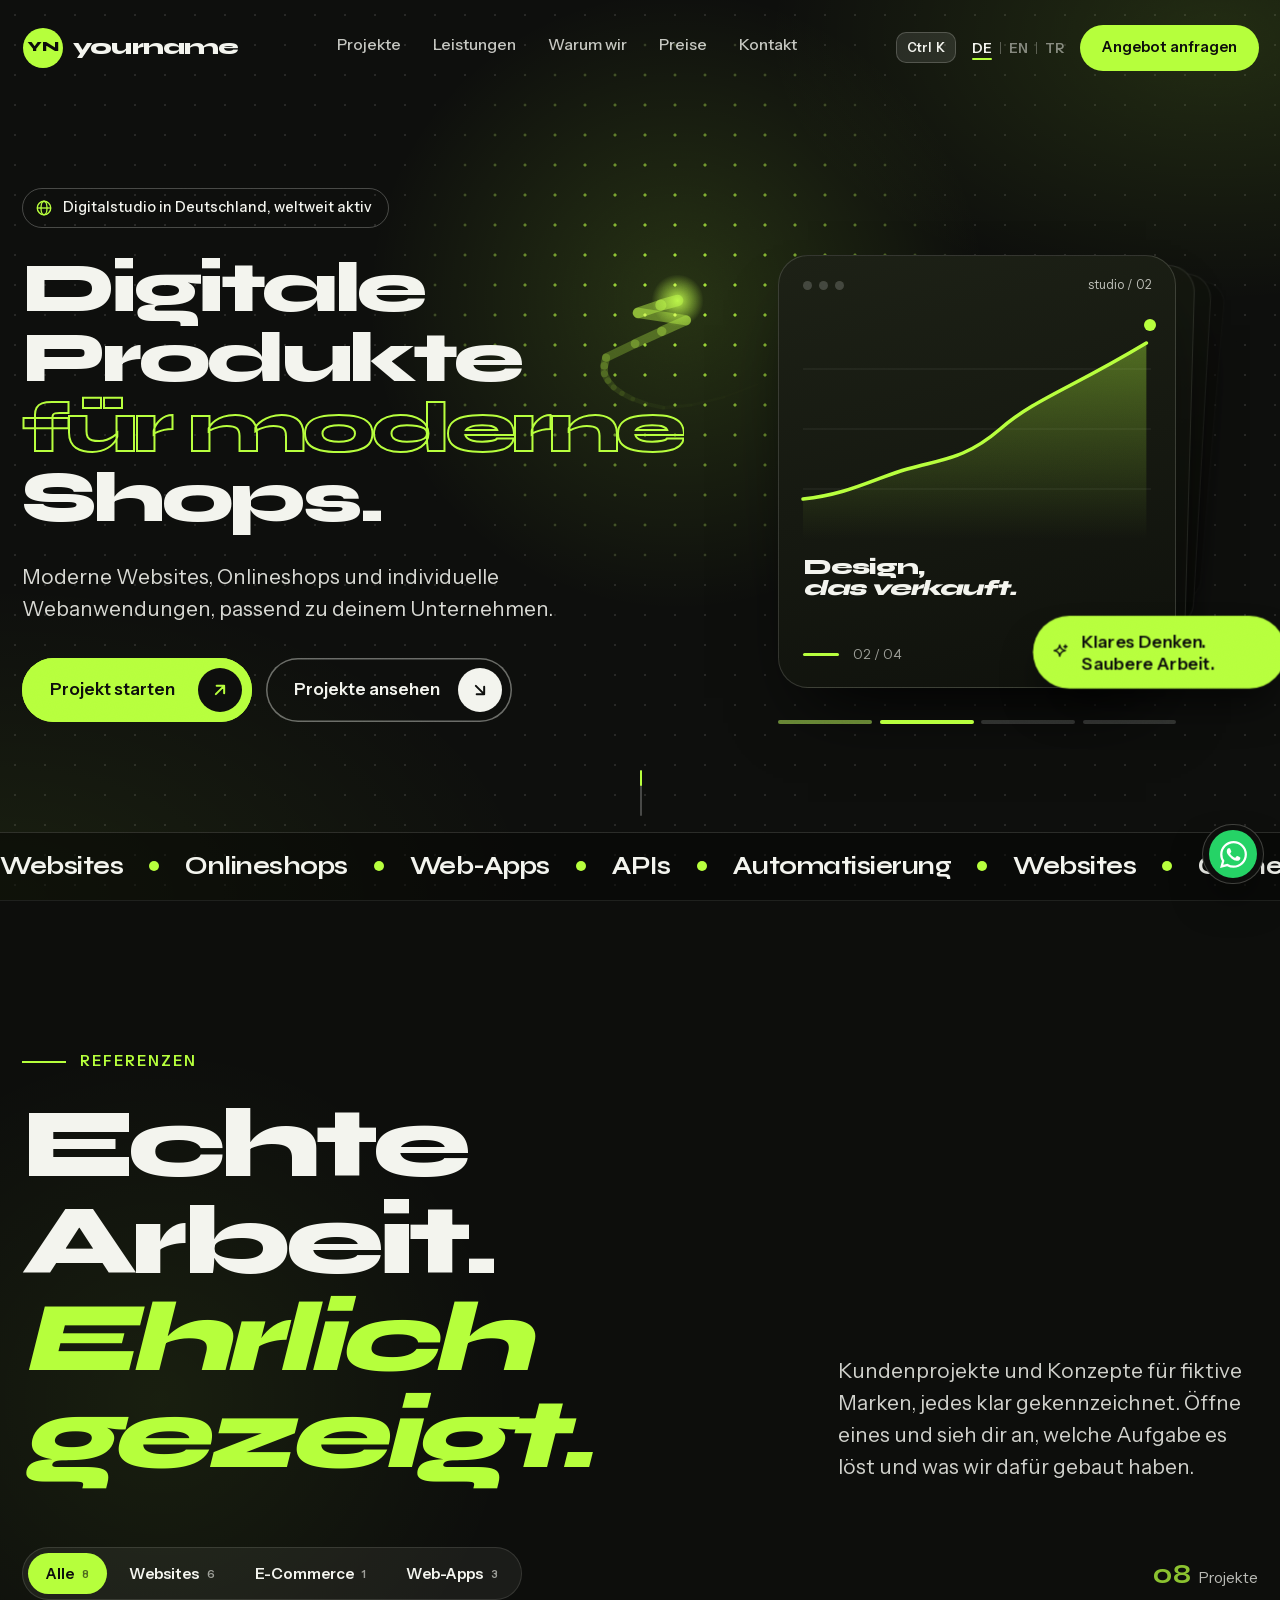
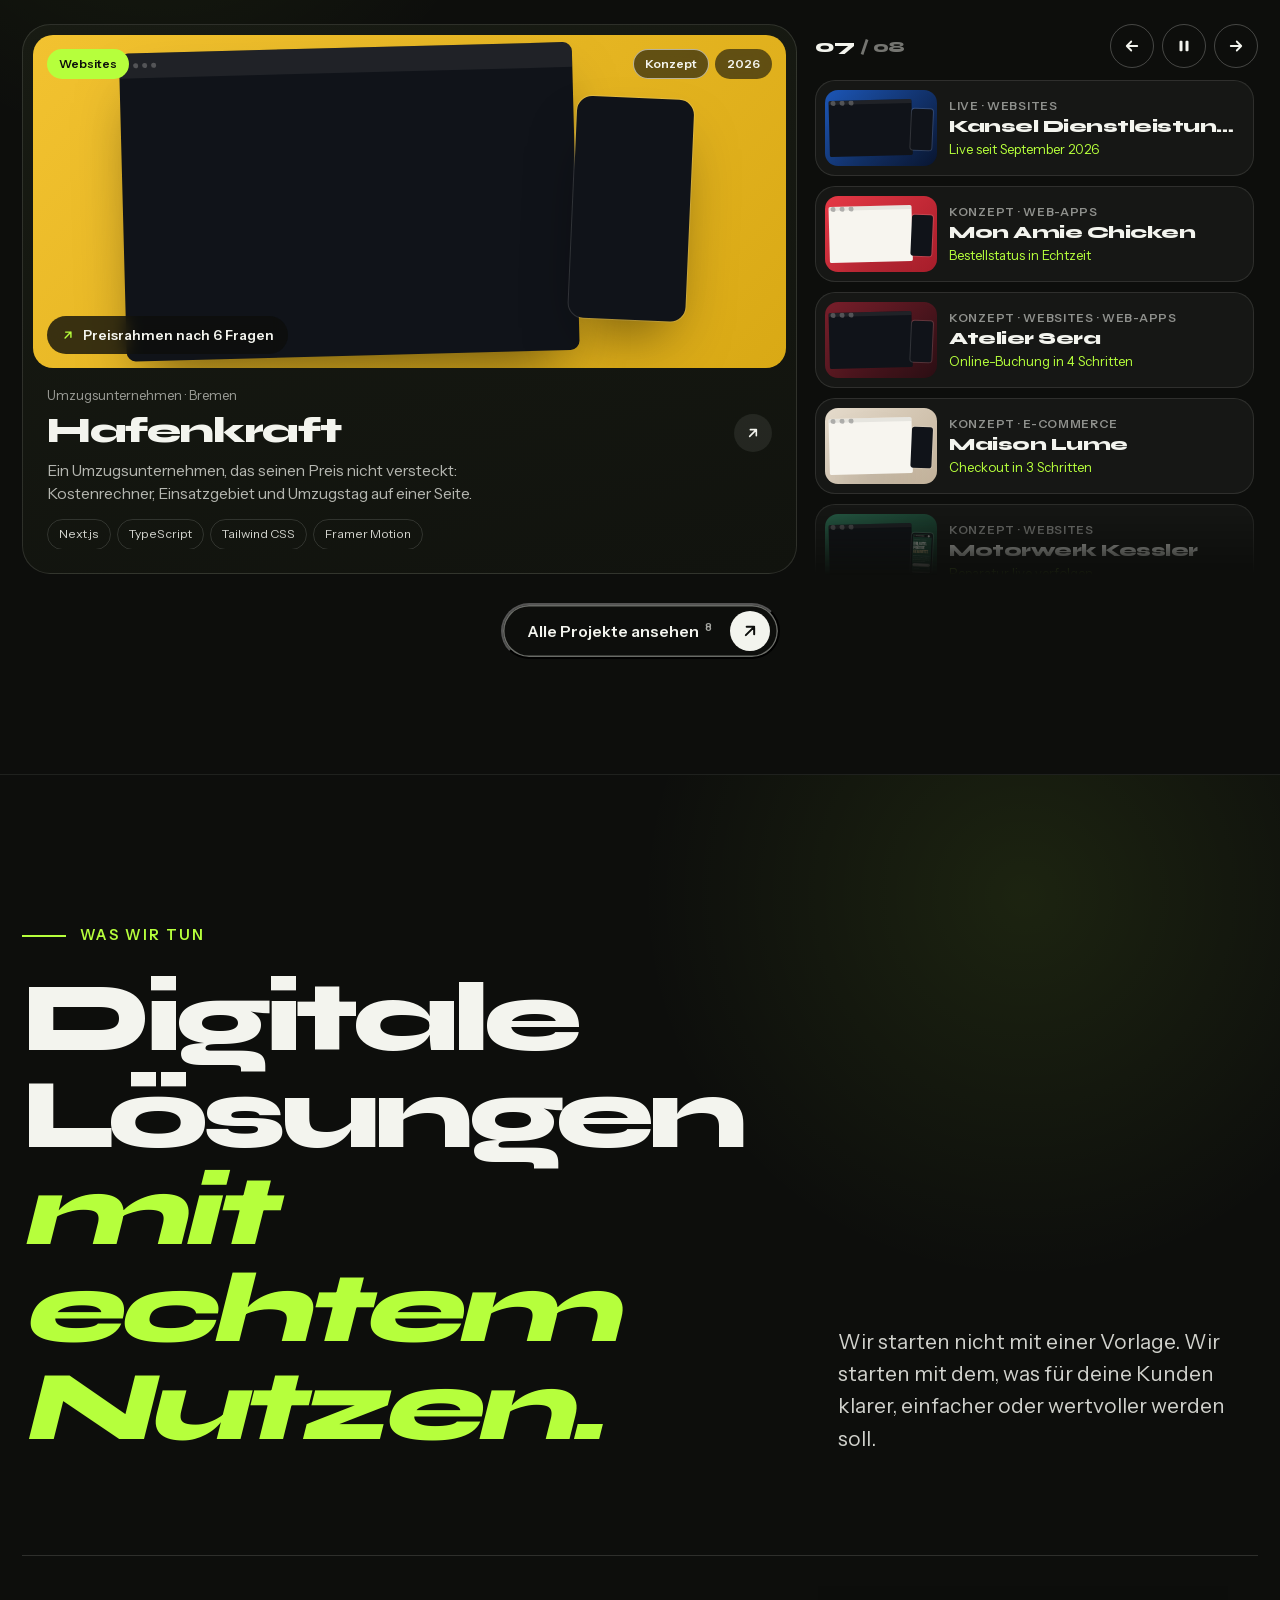
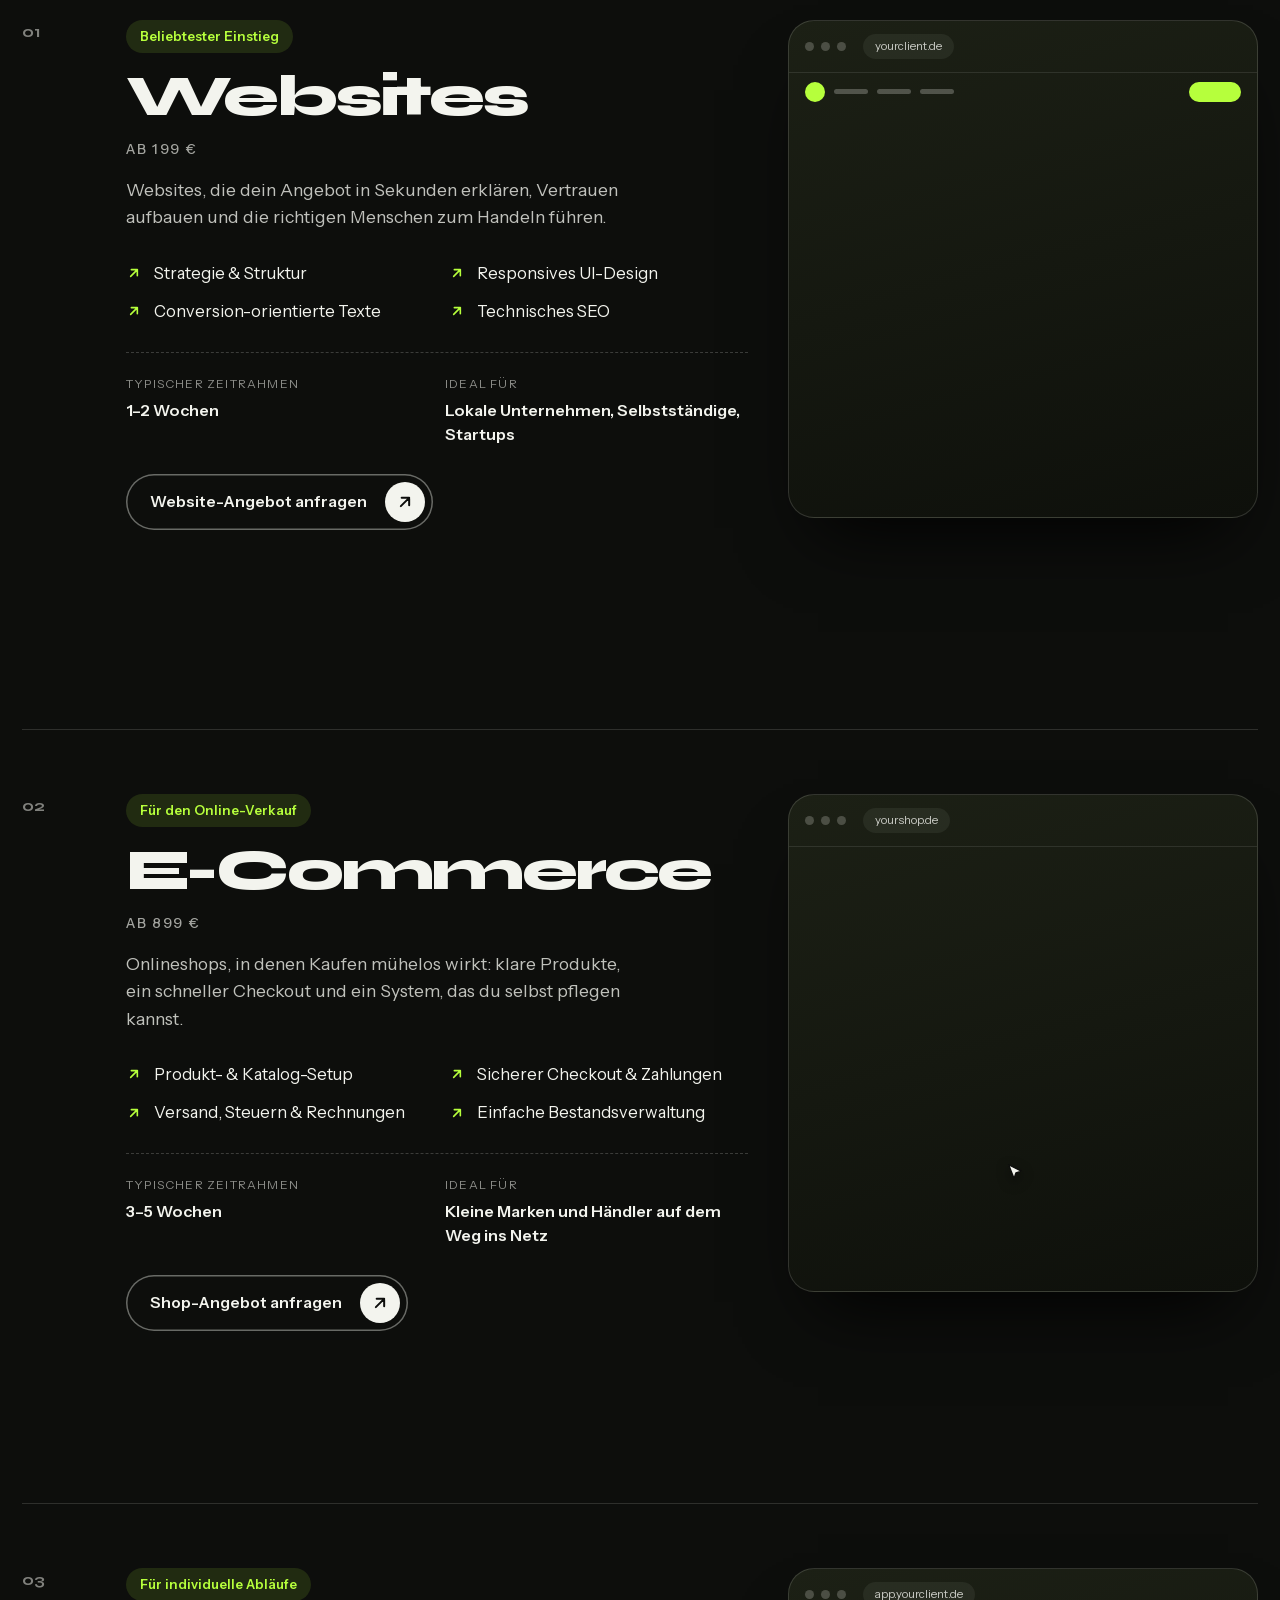
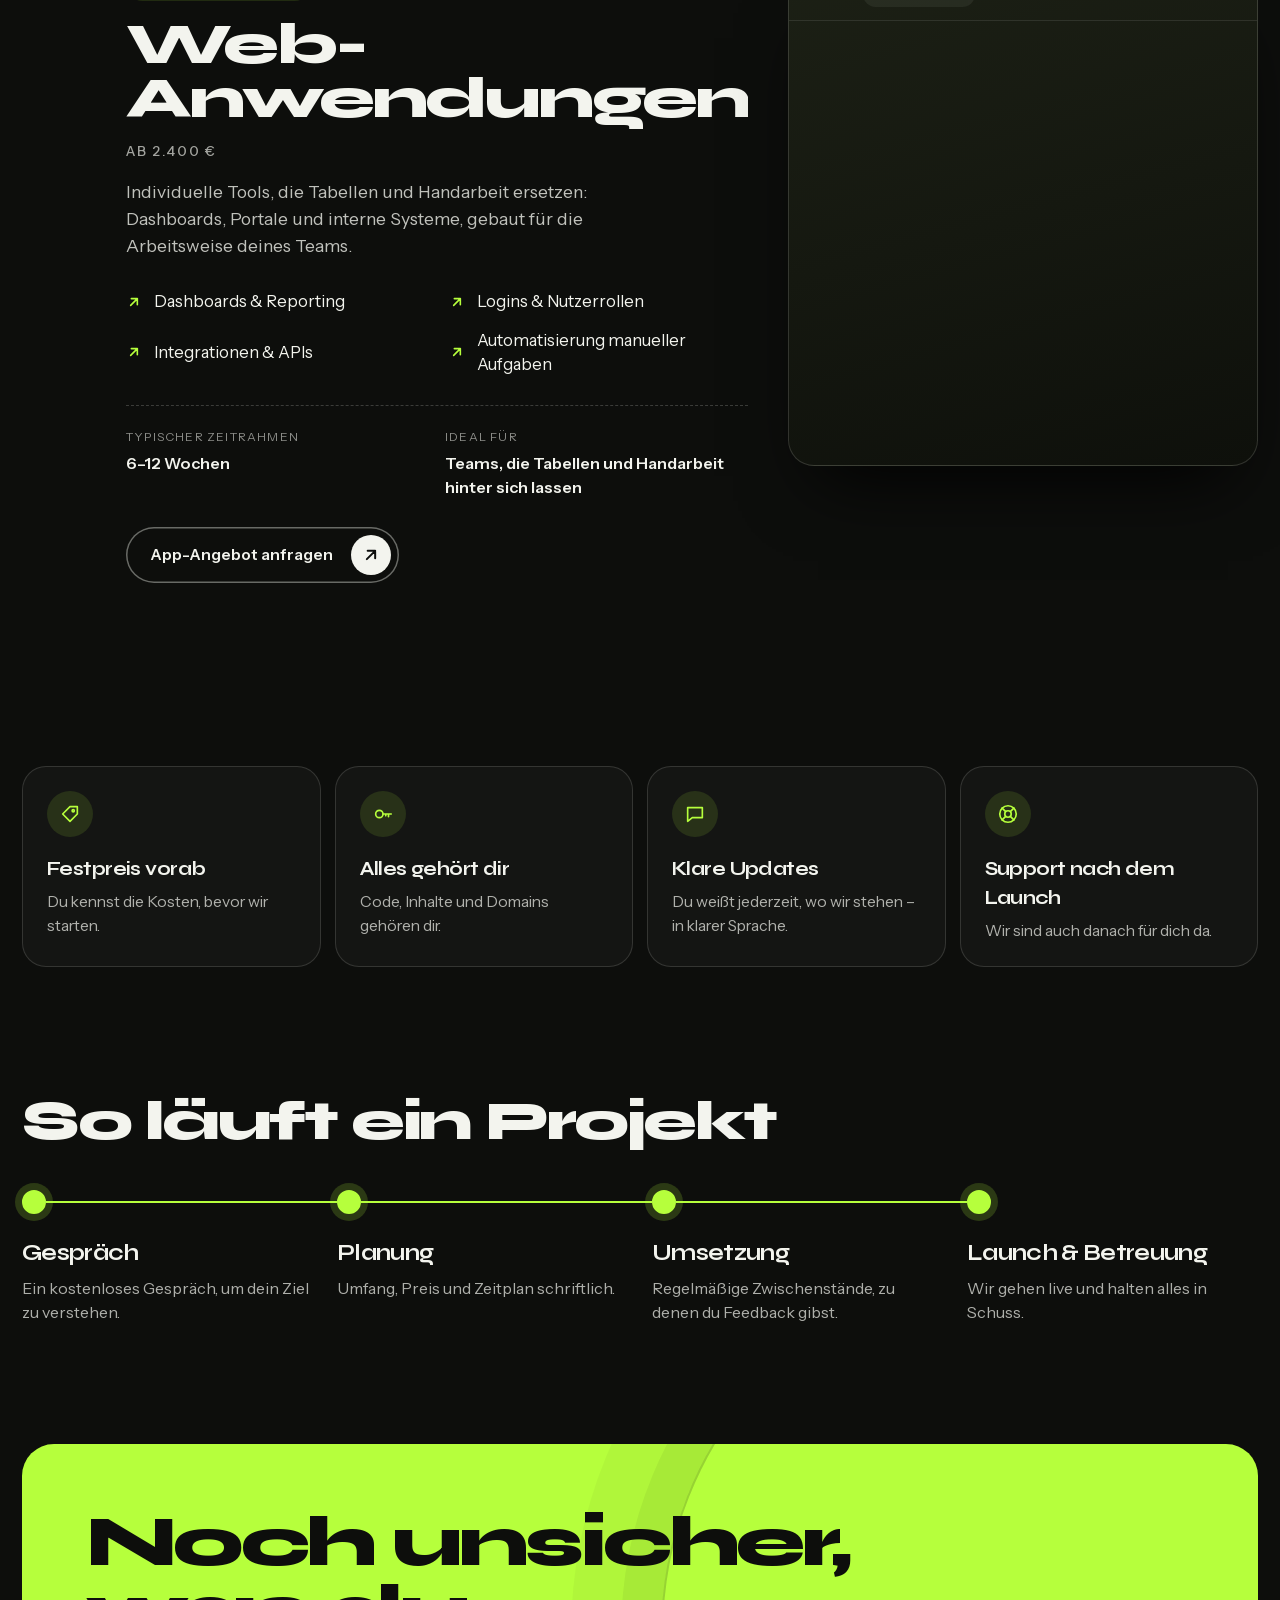
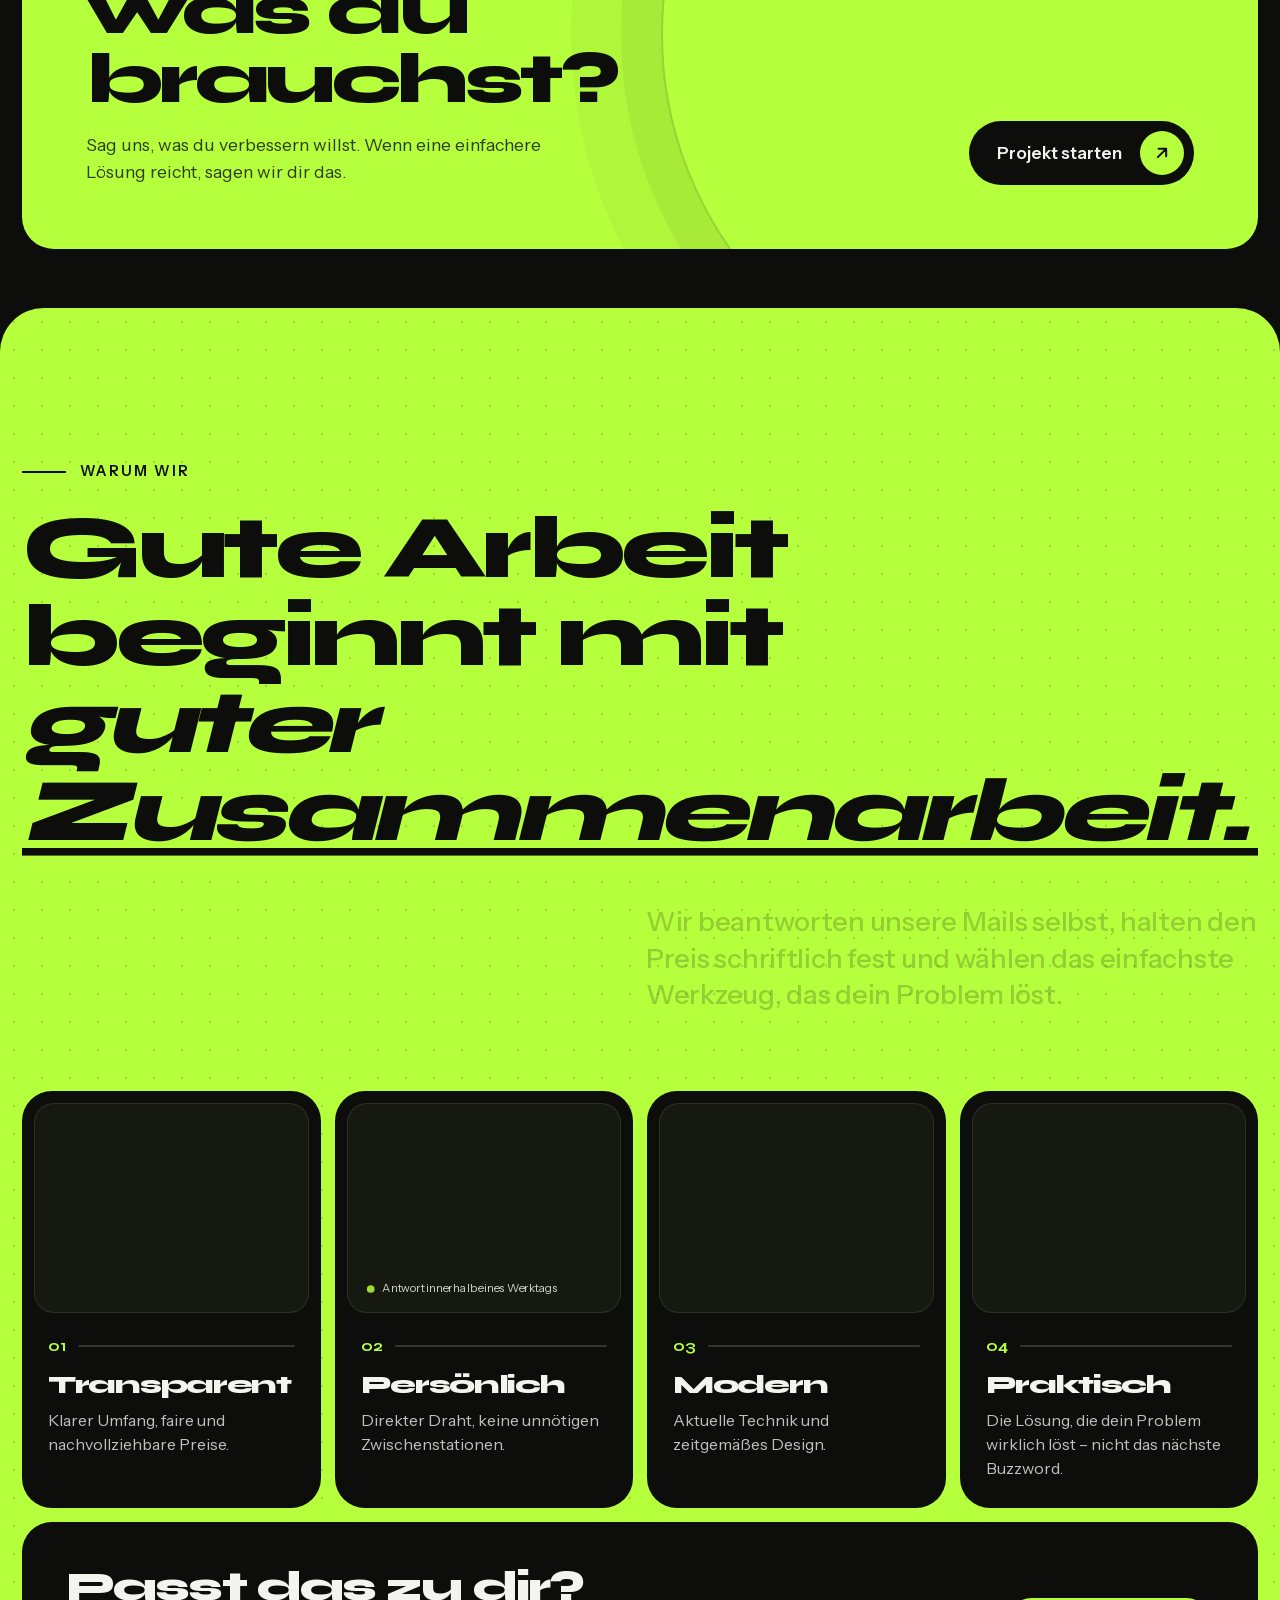
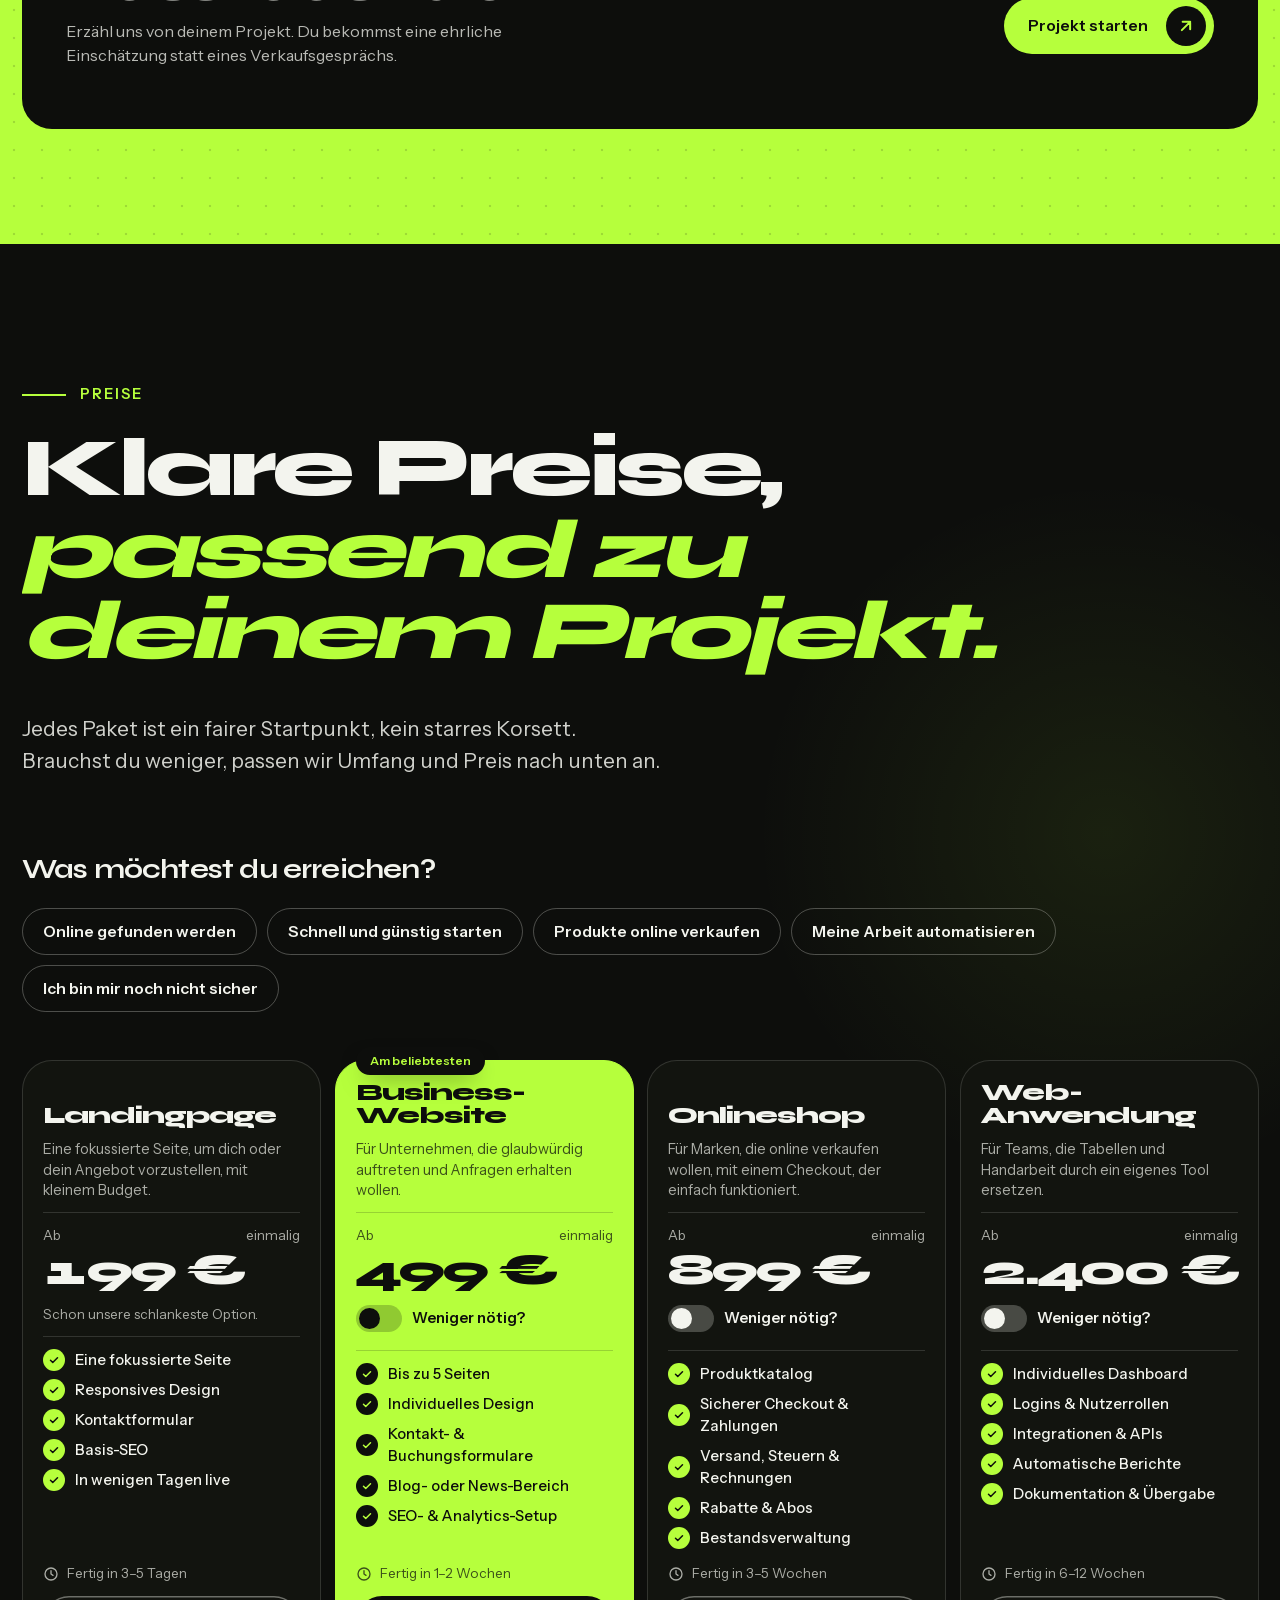
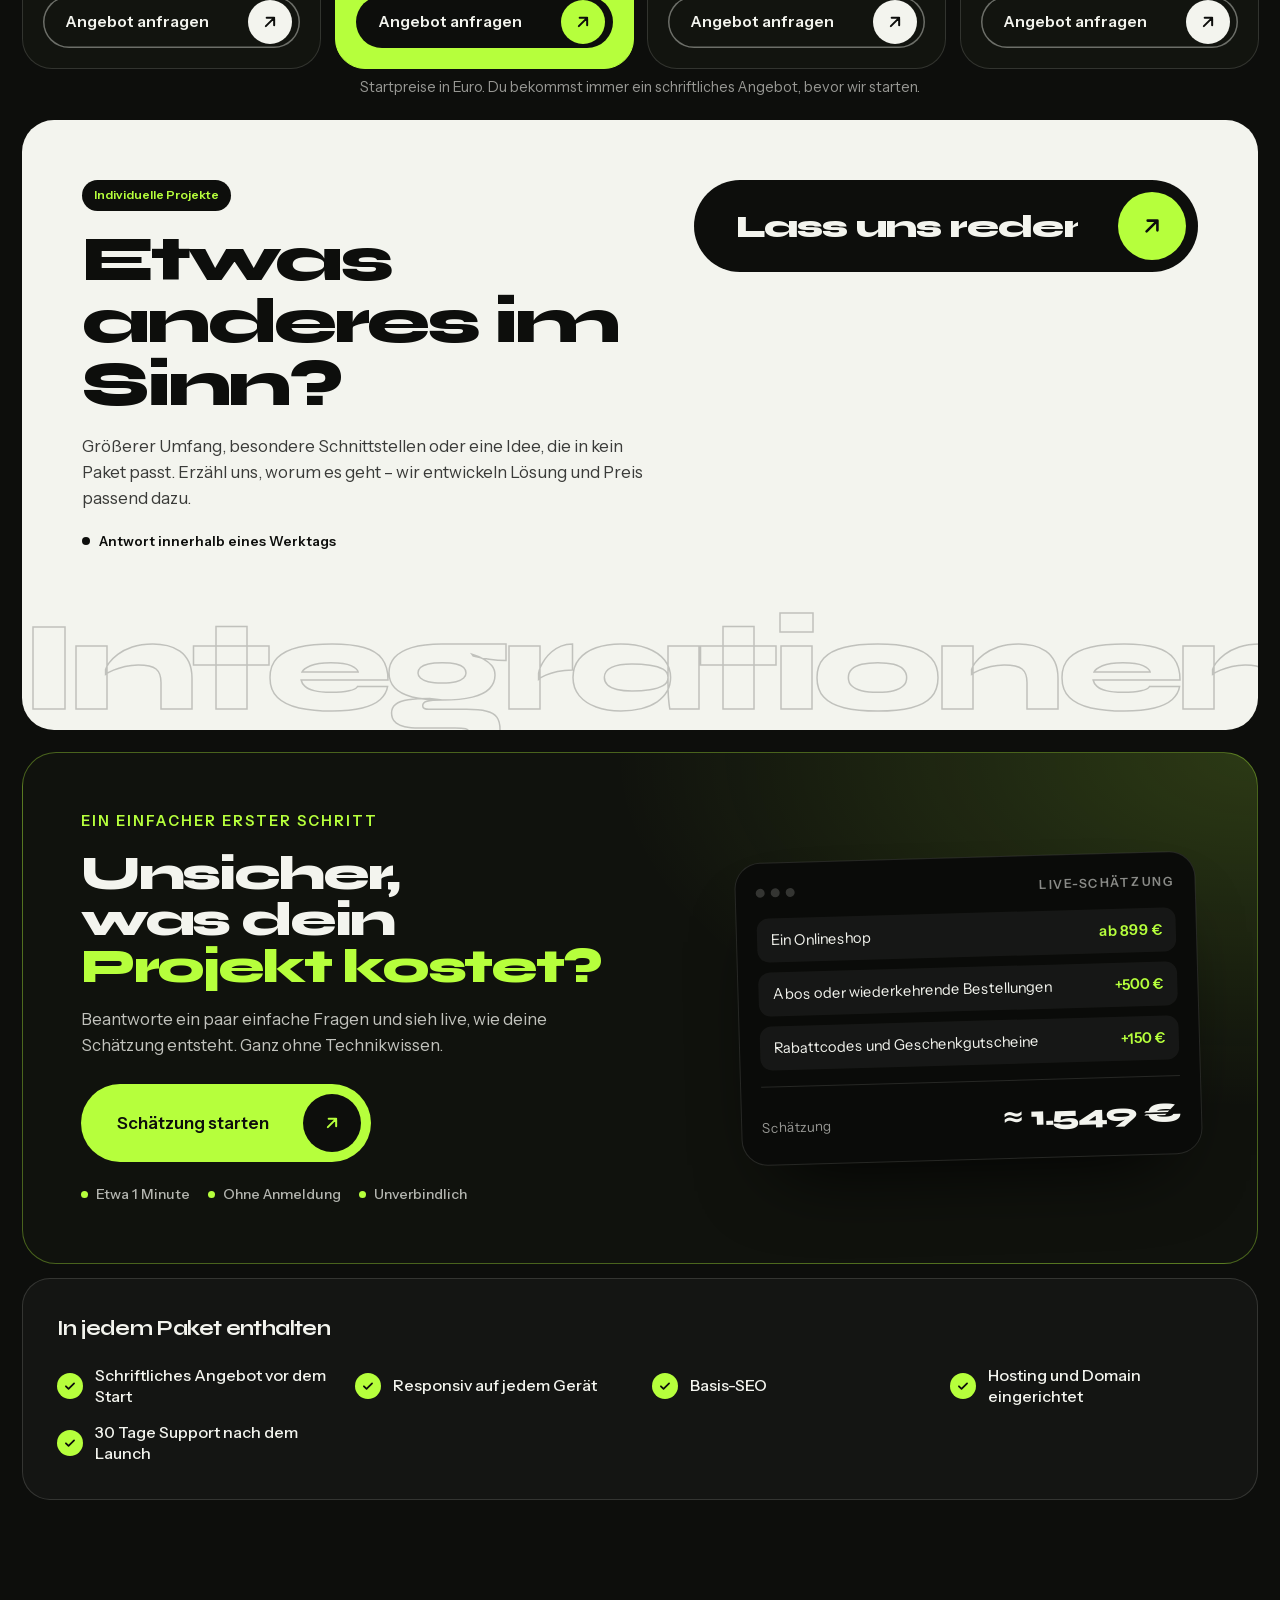
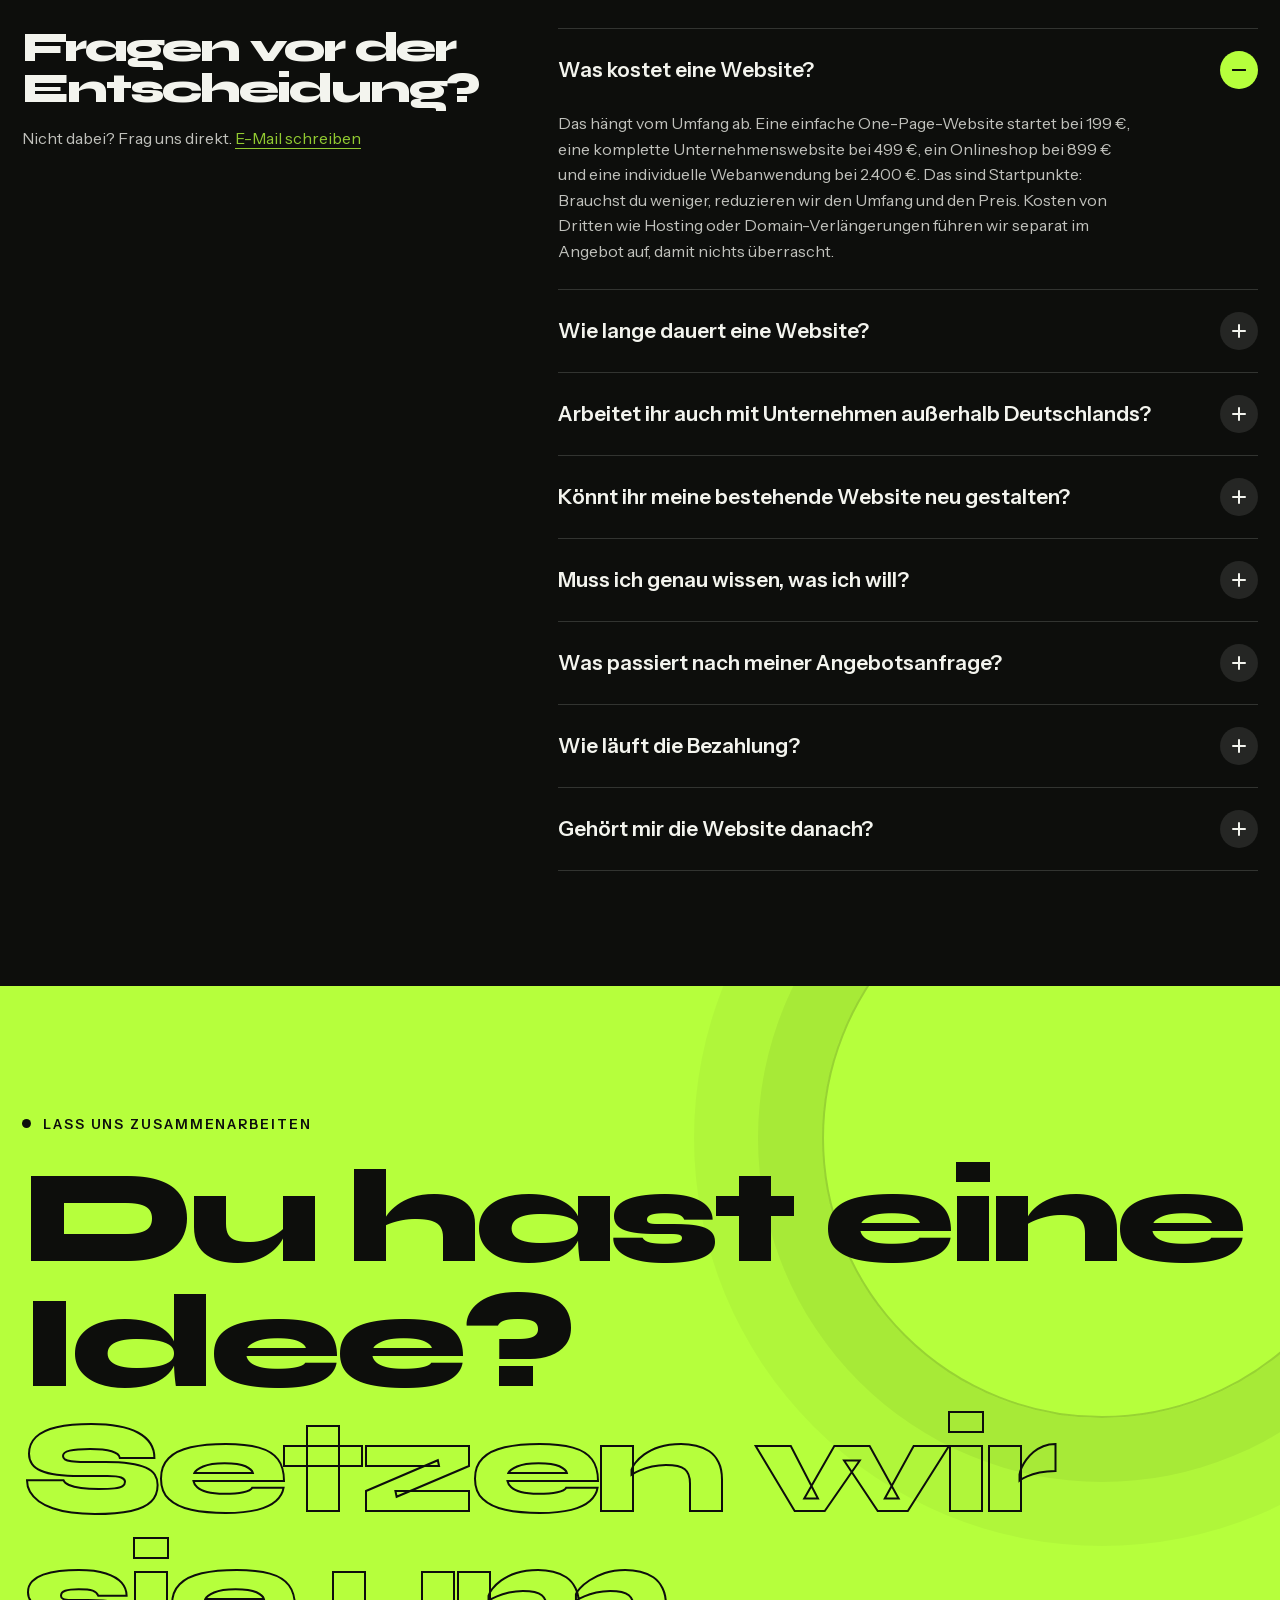
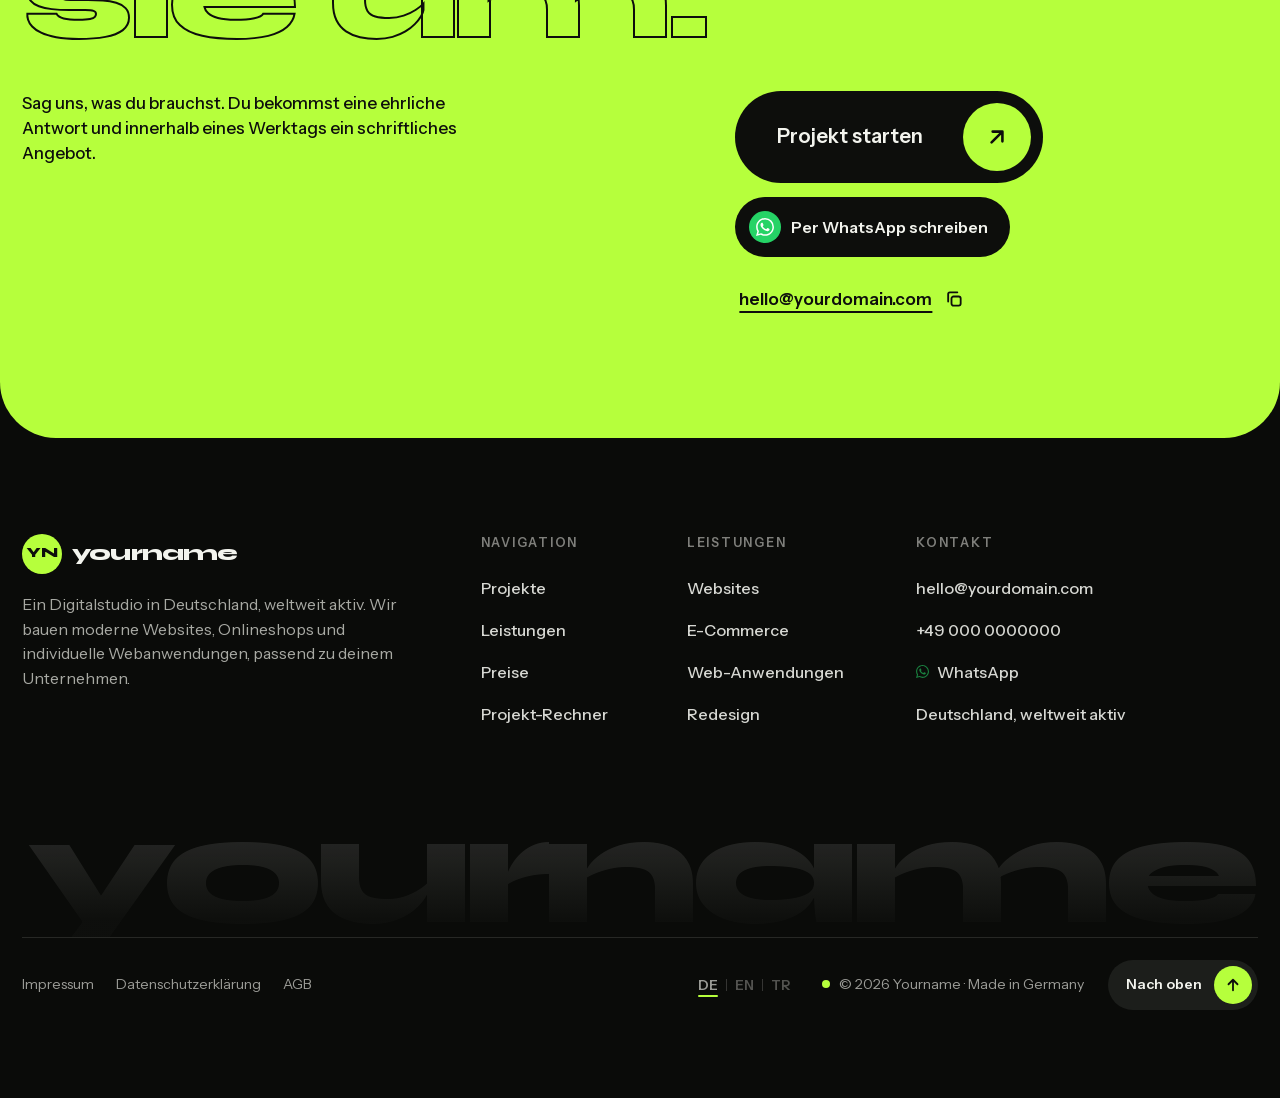
==== commit b5a4d172: "Site URL: GitHub Pages address Co-Authored-By: Claude Opus 5.5 <noreply@anthropic.com>" ====
--- a/index.html
+++ b/index.html
@@ -10,18 +10,18 @@
     <meta name="theme-color" content="#0D0E0C" />
     <title>Website erstellen lassen – Webdesign &amp; Onlineshops | yourname</title>
     <meta name="description" content="Website erstellen lassen: modernes Webdesign, Onlineshops und individuelle Webanwendungen vom Digitalstudio aus Deutschland. Festpreis und schriftliches Angebot." />
-    <link rel="canonical" href="https://www.yourdomain.com/" />
-    <link rel="alternate" hreflang="de" href="https://www.yourdomain.com/" />
-    <link rel="alternate" hreflang="en" href="https://www.yourdomain.com/en/" />
-    <link rel="alternate" hreflang="tr" href="https://www.yourdomain.com/tr/" />
-    <link rel="alternate" hreflang="x-default" href="https://www.yourdomain.com/" />
+    <link rel="canonical" href="https://ekremilkan.github.io/portfolio/" />
+    <link rel="alternate" hreflang="de" href="https://ekremilkan.github.io/portfolio/" />
+    <link rel="alternate" hreflang="en" href="https://ekremilkan.github.io/portfolio/en/" />
+    <link rel="alternate" hreflang="tr" href="https://ekremilkan.github.io/portfolio/tr/" />
+    <link rel="alternate" hreflang="x-default" href="https://ekremilkan.github.io/portfolio/" />
     <link rel="icon" href="favicon.svg" type="image/svg+xml" />
     <meta property="og:type" content="website" />
     <meta property="og:site_name" content="Yourname" />
     <meta property="og:title" content="Website erstellen lassen – Webdesign &amp; Onlineshops | yourname" />
     <meta property="og:description" content="Website erstellen lassen: modernes Webdesign, Onlineshops und individuelle Webanwendungen vom Digitalstudio aus Deutschland. Festpreis und schriftliches Angebot." />
-    <meta property="og:url" content="https://www.yourdomain.com/" />
-    <meta property="og:image" content="https://www.yourdomain.com/og.png" />
+    <meta property="og:url" content="https://ekremilkan.github.io/portfolio/" />
+    <meta property="og:image" content="https://ekremilkan.github.io/portfolio/og.png" />
     <meta property="og:image:width" content="1200" />
     <meta property="og:image:height" content="630" />
     <meta property="og:locale" content="de_DE" />
@@ -34,11 +34,11 @@
   "@graph": [
     {
       "@type": "Organization",
-      "@id": "https://www.yourdomain.com/#org",
+      "@id": "https://ekremilkan.github.io/portfolio/#org",
       "name": "Yourname",
-      "url": "https://www.yourdomain.com/",
+      "url": "https://ekremilkan.github.io/portfolio/",
       "description": "Website erstellen lassen: modernes Webdesign, Onlineshops und individuelle Webanwendungen vom Digitalstudio aus Deutschland. Festpreis und schriftliches Angebot.",
-      "image": "https://www.yourdomain.com/og.png",
+      "image": "https://ekremilkan.github.io/portfolio/og.png",
       "email": "hello@yourdomain.com",
       "areaServed": {
         "@type": "Country",
@@ -52,8 +52,8 @@
     },
     {
       "@type": "WebSite",
-      "@id": "https://www.yourdomain.com/#website",
-      "url": "https://www.yourdomain.com/",
+      "@id": "https://ekremilkan.github.io/portfolio/#website",
+      "url": "https://ekremilkan.github.io/portfolio/",
       "name": "Yourname",
       "inLanguage": [
         "de",
@@ -61,26 +61,26 @@
         "tr"
       ],
       "publisher": {
-        "@id": "https://www.yourdomain.com/#org"
+        "@id": "https://ekremilkan.github.io/portfolio/#org"
       }
     },
     {
       "@type": "WebPage",
-      "@id": "https://www.yourdomain.com/#page",
-      "url": "https://www.yourdomain.com/",
+      "@id": "https://ekremilkan.github.io/portfolio/#page",
+      "url": "https://ekremilkan.github.io/portfolio/",
       "name": "Website erstellen lassen – Webdesign & Onlineshops | yourname",
       "description": "Website erstellen lassen: modernes Webdesign, Onlineshops und individuelle Webanwendungen vom Digitalstudio aus Deutschland. Festpreis und schriftliches Angebot.",
       "inLanguage": "de",
       "isPartOf": {
-        "@id": "https://www.yourdomain.com/#website"
+        "@id": "https://ekremilkan.github.io/portfolio/#website"
       },
       "about": {
-        "@id": "https://www.yourdomain.com/#org"
+        "@id": "https://ekremilkan.github.io/portfolio/#org"
       }
     },
     {
       "@type": "FAQPage",
-      "@id": "https://www.yourdomain.com/#faq",
+      "@id": "https://ekremilkan.github.io/portfolio/#faq",
       "inLanguage": "de",
       "mainEntity": [
         {
